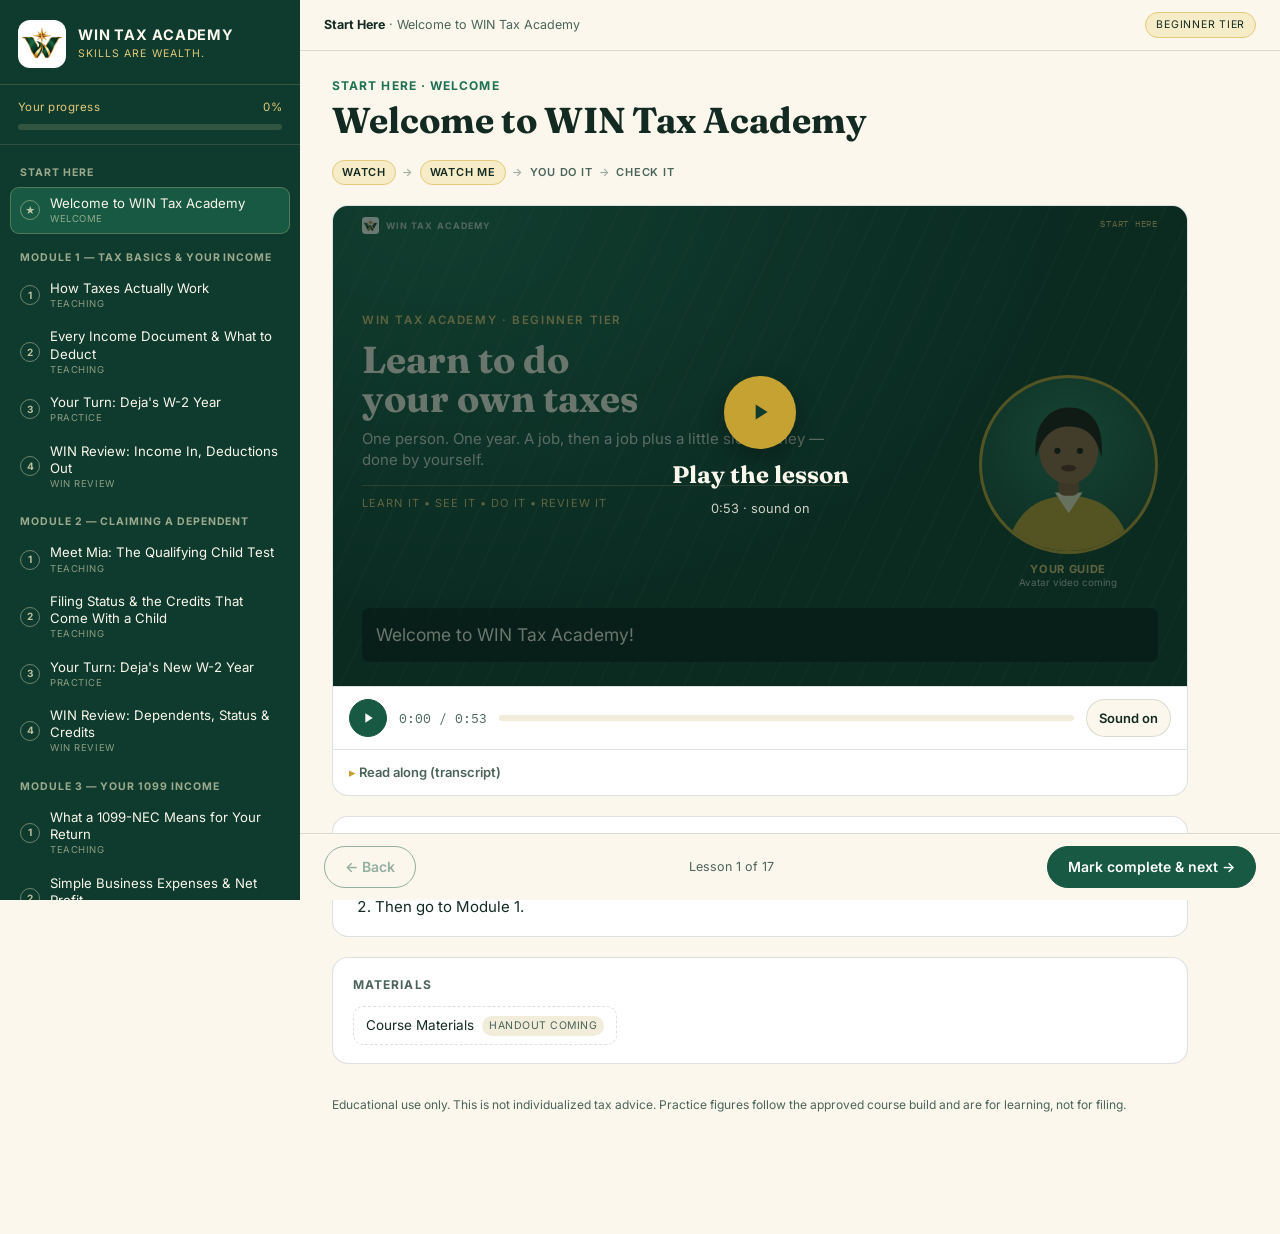
==== beginner/index.html @ b5e78000 "Remove Advanced tier Drop the Advanced tier from the preview (data, tier switch, its mock document i" ====
<!doctype html>
<html lang="en">
<head>
<meta charset="utf-8">
<meta name="viewport" content="width=device-width,initial-scale=1,viewport-fit=cover">
<title>WIN Tax Academy Beginner</title>
<meta name="claude:viewport-fit-sides" content="cover">
<link rel="stylesheet" href="https://fonts.googleapis.com/css2?family=Fraunces:opsz,wght@9..144,600;9..144,700&family=Inter:wght@400;500;600;700&family=IBM+Plex+Mono:wght@500;600&display=swap">
<style>
/* Layout: green course-map sidebar + lesson column (video stage, student work, quiz). WIN green/gold brand. */
:root{
  --paper:#FBF7EC; --paper-2:#F2ECDA; --surface:#FFFFFF;
  --ink:#132A22; --ink-dim:#4B6459; --line:rgba(19,42,34,.14);
  --green-900:#0E3B2E; --green-800:#123F30; --green-700:#175943; --green-600:#1F7154;
  --gold-500:#C6A233; --gold-300:#E4C978; --gold-100:#F6EDC8;
  --good:#1C6B4F; --good-bg:#E7F2EC; --bad:#A6402D; --bad-bg:#F7E6E1;
  --f-display:'Fraunces',Georgia,serif; --f-body:'Inter',system-ui,-apple-system,sans-serif; --f-mono:'IBM Plex Mono',ui-monospace,monospace;
}
@media (prefers-color-scheme: dark){:root:not([data-theme="light"]){
  --paper:#0D1915; --paper-2:#122921; --surface:#142B23; --ink:#EEEADA; --ink-dim:#AFC2B7; --line:rgba(238,234,218,.14);
  --green-900:#0A241C; --green-800:#0F2E24; --green-700:#1E6B51; --green-600:#3C9A76;
  --gold-500:#D9B94C; --gold-300:#EAD48A; --gold-100:#2B2510;
  --good:#4FBF8E; --good-bg:#123226; --bad:#E0836E; --bad-bg:#33201B; color-scheme:dark}}
:root[data-theme="dark"]{
  --paper:#0D1915; --paper-2:#122921; --surface:#142B23; --ink:#EEEADA; --ink-dim:#AFC2B7; --line:rgba(238,234,218,.14);
  --green-900:#0A241C; --green-800:#0F2E24; --green-700:#1E6B51; --green-600:#3C9A76;
  --gold-500:#D9B94C; --gold-300:#EAD48A; --gold-100:#2B2510;
  --good:#4FBF8E; --good-bg:#123226; --bad:#E0836E; --bad-bg:#33201B; color-scheme:dark}

*{box-sizing:border-box}
[hidden]{display:none!important}
html,body{min-height:100%}
body{margin:0;background:var(--paper);color:var(--ink);font-family:var(--f-body);font-size:15px;line-height:1.55;-webkit-font-smoothing:antialiased}
button{font-family:inherit;color:inherit}
:focus-visible{outline:2px solid var(--gold-500);outline-offset:2px}
h1,h2{font-family:var(--f-display);text-wrap:balance}

.app{display:flex;min-height:100vh;max-width:1440px;margin:0 auto}

/* Sidebar */
.sidebar{width:300px;flex-shrink:0;background:#0E3B2E;color:#FBF7EC;display:flex;flex-direction:column;position:sticky;top:0;height:100vh;overflow-y:auto;z-index:20}
.brand{display:flex;align-items:center;gap:12px;padding:20px 18px 16px;border-bottom:1px solid rgba(230,214,155,.18)}
.brand img{width:48px;height:48px;border-radius:12px;background:#fff;padding:4px;flex-shrink:0}
.brand-name{font-size:14.5px;font-weight:700;letter-spacing:.06em;line-height:1.2}
.brand-tag{font-size:10.5px;color:#E4C978;letter-spacing:.1em;text-transform:uppercase;margin-top:3px}
.prog{padding:14px 18px;border-bottom:1px solid rgba(230,214,155,.14)}
.prog-l{display:flex;justify-content:space-between;font-size:11.5px;color:#E4C978;letter-spacing:.04em;margin-bottom:7px}
.prog-t{height:6px;border-radius:99px;background:rgba(230,214,155,.16);overflow:hidden}
.prog-f{height:100%;width:0;background:linear-gradient(90deg,#C6A233,#E4C978);transition:width .35s}
nav.map{padding:6px 10px 18px;flex:1}
.m-head{padding:14px 10px 6px;font-size:10.5px;letter-spacing:.09em;text-transform:uppercase;color:rgba(246,237,200,.62);font-weight:700}
.l-btn{width:100%;text-align:left;display:flex;align-items:center;gap:10px;padding:8px 10px;border-radius:9px;border:0;background:transparent;color:#FBF7EC;cursor:pointer;font-size:13.2px;line-height:1.3;margin-bottom:2px}
.l-btn:hover{background:rgba(255,255,255,.07)}
.l-btn.on{background:#175943;box-shadow:inset 0 0 0 1px rgba(230,214,155,.28)}
.l-btn .dot{width:20px;height:20px;border-radius:50%;flex-shrink:0;display:flex;align-items:center;justify-content:center;border:1.5px solid rgba(246,237,200,.4);font-size:10px;font-weight:700;color:rgba(246,237,200,.75)}
.l-btn.done .dot{background:#C6A233;border-color:#C6A233;color:#0E3B2E}
.l-btn .lt{flex:1;min-width:0}
.l-btn .lg{display:block;font-size:9.5px;color:rgba(246,237,200,.55);text-transform:uppercase;letter-spacing:.06em;margin-top:1px}
.side-foot{padding:14px 18px 18px;font-size:10.5px;color:rgba(246,237,200,.6);border-top:1px solid rgba(230,214,155,.14);line-height:1.5}

/* Main */
.main{flex:1;min-width:0;display:flex;flex-direction:column}
.topbar{position:sticky;top:env(safe-area-inset-top,0px);z-index:15;background:var(--paper);border-bottom:1px solid var(--line);padding-block:12px;padding-left:max(24px,env(safe-area-inset-left,0px));padding-right:max(24px,env(safe-area-inset-right,0px));display:flex;align-items:center;gap:12px}
body::before{content:"";position:fixed;inset:0 0 auto;height:env(safe-area-inset-top,0px);z-index:10;background:var(--paper)}
.menu-btn{display:none;width:38px;height:38px;border-radius:9px;border:1px solid var(--line);background:var(--surface);cursor:pointer;align-items:center;justify-content:center;flex-shrink:0}
.crumb{font-size:12.5px;color:var(--ink-dim);min-width:0;overflow:hidden;text-overflow:ellipsis;white-space:nowrap}
.crumb b{color:var(--ink)}
.tier{margin-left:auto;font-size:10.5px;letter-spacing:.07em;text-transform:uppercase;color:var(--ink);background:var(--gold-100);border:1px solid var(--gold-300);padding:4px 10px;border-radius:99px;white-space:nowrap}

.pane{padding-block:26px 40px;padding-left:max(32px,env(safe-area-inset-left,0px));padding-right:max(32px,env(safe-area-inset-right,0px));max-width:920px;width:100%;display:flex;flex-direction:column;gap:20px}
.eyebrow{font-size:12px;letter-spacing:.09em;text-transform:uppercase;color:var(--green-600);font-weight:700}
.l-h1{font-size:clamp(26px,4vw,36px);font-weight:700;line-height:1.12;margin:4px 0 0}
.method{display:flex;align-items:center;gap:6px;flex-wrap:wrap;font-size:11px;letter-spacing:.07em;text-transform:uppercase;color:var(--ink-dim);font-weight:600}
.method span.on{color:var(--ink);background:var(--gold-100);border:1px solid var(--gold-300);border-radius:99px;padding:3px 9px}
.method span.off{padding:3px 0}
.method i{font-style:normal;opacity:.5}

/* Player */
.player{container-type:inline-size;display:flex;flex-direction:column;border-radius:16px;overflow:hidden;border:1px solid var(--line);background:var(--surface)}
.stage{position:relative;aspect-ratio:16/9;max-width:100%;color:#FBF7EC;background:radial-gradient(120% 140% at 12% 0%,#1d6a50,#0E3B2E 62%);display:grid;grid-template-columns:1fr 21cqw;grid-template-rows:1fr auto;gap:2.2cqw 2.4cqw;padding:3.4cqw 3.4cqw 2.8cqw;overflow:hidden}
.stage::before{content:"";position:absolute;inset:0;background:repeating-linear-gradient(115deg,rgba(230,214,155,.05) 0 2px,transparent 2px 26px);pointer-events:none}
.s-mark{position:absolute;top:1.3cqw;left:3.4cqw;display:flex;align-items:center;gap:.8cqw;font-size:1.05cqw;letter-spacing:.12em;font-weight:700;color:rgba(251,247,236,.75);z-index:1}
.s-mark img{width:2cqw;height:2cqw;border-radius:.4cqw;background:#fff;padding:.15cqw}
.s-tag{position:absolute;top:1.3cqw;right:3.4cqw;font-family:var(--f-mono);font-size:1.1cqw;letter-spacing:.08em;text-transform:uppercase;color:#E4C978;z-index:1}
.vis{grid-area:1/1;min-width:0;min-height:0;position:relative;z-index:1;display:flex;flex-direction:column;justify-content:center}

/* Title card */
.tc{display:flex;flex-direction:column;gap:1.2cqw;max-width:56cqw}
.tc-e{font-size:1.35cqw;letter-spacing:.14em;text-transform:uppercase;color:#E4C978;font-weight:600}
.tc-t{font-family:var(--f-display);font-weight:700;font-size:4.4cqw;line-height:1.05;text-wrap:balance}
.tc-s{font-size:1.75cqw;color:rgba(251,247,236,.85);line-height:1.4}
.tc-g{font-size:1.3cqw;letter-spacing:.1em;color:#E4C978;border-top:1px solid rgba(228,201,120,.35);padding-top:1.1cqw;margin-top:.4cqw}

/* Form (W-2 / 1099) */
.form{background:#FFFDF6;color:#132A22;border-radius:.8cqw;padding:1.3cqw 1.5cqw;box-shadow:0 1.2cqw 3cqw rgba(0,0,0,.28)}
.f-head{display:flex;justify-content:space-between;align-items:baseline;gap:1cqw;border-bottom:1.5px solid #132A22;padding-bottom:.6cqw;margin-bottom:.8cqw}
.f-title{font-family:var(--f-display);font-weight:700;font-size:2.3cqw}
.f-title small{font-family:var(--f-body);font-weight:500;font-size:1.1cqw;color:#4B6459;margin-left:.6cqw}
.f-who{font-size:1.1cqw;color:#4B6459;text-align:right}
.f-who b{display:block;color:#132A22;font-size:1.4cqw;letter-spacing:.02em}
.f-grid{display:grid;grid-template-columns:1fr 1fr;gap:.6cqw}
.f-notes{display:grid;grid-template-columns:1fr 1fr;gap:.6cqw;margin-top:.7cqw;padding-top:.7cqw;border-top:1px dashed rgba(19,42,34,.25)}
.bx{border:1px solid rgba(19,42,34,.22);border-radius:.45cqw;padding:.55cqw .8cqw;display:flex;flex-direction:column;gap:.15cqw;transition:background .3s,border-color .3s,opacity .3s,box-shadow .3s}
.bx .lb{font-size:1.1cqw;color:#4B6459;display:flex;gap:.6cqw;align-items:center;line-height:1.2}
.bx .nm{font-family:var(--f-mono);font-weight:600;font-size:1cqw;background:#F6EDC8;color:#123F30;border-radius:.3cqw;padding:0 .45cqw}
.bx .vl{font-family:var(--f-mono);font-weight:600;font-size:1.7cqw;font-variant-numeric:tabular-nums}
.bx.note{background:#F4F0E2;border-style:dashed}
.bx.note .vl{font-family:var(--f-body);font-size:1.45cqw}
.focus .bx{opacity:.38}
.focus .bx.on{opacity:1;background:#FFF3C4;border-color:#C6A233;box-shadow:0 0 0 .3cqw rgba(198,162,51,.35)}

/* Lists */
.lst{display:grid;gap:1cqw}
.lst.grid{grid-template-columns:repeat(var(--cols,3),minmax(0,1fr))}
.it{border-radius:.9cqw;padding:1.1cqw 1.3cqw;background:rgba(251,247,236,.08);border:1px solid rgba(228,201,120,.22);display:flex;flex-direction:column;gap:.35cqw;transition:background .3s,border-color .3s,opacity .3s,transform .3s;min-width:0}
.it .t{font-family:var(--f-display);font-weight:700;font-size:1.85cqw;line-height:1.15}
.it .d{font-size:1.25cqw;color:rgba(251,247,236,.78);line-height:1.35}
.focus .it{opacity:.4}
.focus .it.seen{opacity:.72}
.it.on,.focus .it.on{opacity:1;background:#FBF7EC;color:#0E3B2E;border-color:#C6A233;box-shadow:0 0 0 .3cqw rgba(198,162,51,.4)}
.it.on .d{color:#4B6459}
/* flow */
.lst.flow{grid-auto-flow:column;grid-auto-columns:minmax(0,1fr);align-items:stretch}
.lst.flow .it{position:relative}
.lst.flow .it:not(:last-child)::after{content:"→";position:absolute;right:-1.05cqw;top:50%;transform:translate(50%,-50%);color:#E4C978;font-size:1.6cqw;z-index:2}
.lst.flow .it .t{font-size:1.6cqw}
/* check & ledger rows */
.lst.check,.lst.ledger{grid-template-columns:1fr;gap:.7cqw}
.lst.check .it,.lst.ledger .it{flex-direction:row;align-items:center;gap:1.2cqw;padding:.8cqw 1.3cqw}
.lst.check .it .t,.lst.ledger .it .t{font-size:1.65cqw}
.lst.check .it .d{font-size:1.2cqw;margin-left:auto;text-align:right}
.ck{width:2.4cqw;height:2.4cqw;border-radius:50%;border:.2cqw solid rgba(228,201,120,.6);flex-shrink:0;display:flex;align-items:center;justify-content:center;font-size:1.4cqw;font-weight:700;color:transparent;transition:background .3s,color .3s}
.it.seen .ck,.it.on .ck{background:#C6A233;border-color:#C6A233;color:#0E3B2E}
.lst.ledger .it{background:#FFFDF6;color:#132A22;border-color:rgba(19,42,34,.18)}
.lst.ledger .it .d{margin-left:auto;font-family:var(--f-mono);font-weight:600;font-size:1.6cqw;color:#132A22;font-variant-numeric:tabular-nums;text-align:right}
.lst.ledger .it.on{background:#FFF3C4}
.lst.ledger.focus .it{opacity:.5}.lst.ledger.focus .it.seen{opacity:.88}.lst.ledger.focus .it.on{opacity:1}
.lst.flow.wide{grid-auto-flow:row;grid-template-columns:repeat(3,minmax(0,1fr));row-gap:1.6cqw}
.lst.flow.wide .it:nth-child(3n)::after{content:none}
.lst.ledger.many{gap:.5cqw}.lst.ledger.many .it{padding:.55cqw 1.3cqw}

/* Presenter */
.presenter{grid-area:1/2;align-self:end;display:flex;flex-direction:column;align-items:center;gap:.9cqw;z-index:1}
.face{width:100%;aspect-ratio:1;max-width:100%;border-radius:50%;background:radial-gradient(circle at 50% 35%,#2a7a5d,#123F30);border:.45cqw solid #C6A233;position:relative;overflow:hidden}
.face svg{position:absolute;inset:0;width:100%;height:100%}
.face::after{content:"";position:absolute;inset:-.45cqw;border-radius:50%;box-shadow:0 0 0 0 rgba(228,201,120,.6)}
.talking .face::after{animation:ring 1.4s ease-out infinite}
.talking .mouth{animation:talk .32s ease-in-out infinite alternate;transform-origin:50px 52px}
@keyframes ring{to{box-shadow:0 0 0 2.2cqw rgba(228,201,120,0)}}
@keyframes talk{from{transform:scaleY(.35)}to{transform:scaleY(1.15)}}
.p-label{font-size:1.15cqw;text-align:center;color:rgba(251,247,236,.78);line-height:1.3}
.p-label b{display:block;color:#E4C978;font-size:1.3cqw;letter-spacing:.06em;text-transform:uppercase}

.caption{grid-area:2/1/3/3;z-index:1;background:rgba(6,22,17,.74);border-radius:.8cqw;padding:1cqw 1.6cqw;font-size:2.05cqw;line-height:1.35;min-height:6.4cqw;display:flex;align-items:center;text-wrap:pretty}
.overlay{position:absolute;inset:0;z-index:3;display:flex;flex-direction:column;align-items:center;justify-content:center;gap:1.4cqw;background:rgba(9,32,25,.6);border:0;cursor:pointer;color:#FBF7EC;width:100%}
.overlay .play{width:8.5cqw;height:8.5cqw;min-width:54px;min-height:54px;border-radius:50%;background:#C6A233;color:#0E3B2E;display:flex;align-items:center;justify-content:center;box-shadow:0 8px 24px rgba(0,0,0,.3)}
.overlay .o-t{font-family:var(--f-display);font-weight:700;font-size:max(18px,2.8cqw)}
.overlay .o-s{font-size:max(12px,1.5cqw);color:rgba(251,247,236,.82)}

@container (max-width:600px){
  .stage{aspect-ratio:auto;grid-template-columns:1fr 23cqw;grid-template-rows:auto auto;gap:3cqw;padding:7cqw 4cqw 4cqw;min-height:100cqw}
  .s-mark{font-size:2.4cqw;top:2.2cqw;left:4cqw} .s-mark img{width:4cqw;height:4cqw}
  .s-tag{font-size:2.4cqw;top:2.4cqw;right:4cqw}
  .vis{grid-area:1/1/2/3}
  .tc{max-width:none;gap:2.4cqw} .tc-e{font-size:2.8cqw} .tc-t{font-size:8.4cqw} .tc-s{font-size:3.7cqw} .tc-g{font-size:2.7cqw;padding-top:2.4cqw}
  .form{padding:2.6cqw 3cqw;border-radius:2cqw}
  .f-title{font-size:4.6cqw} .f-title small{display:none} .f-who{font-size:2.4cqw} .f-who b{font-size:2.8cqw}
  .f-grid,.f-notes{gap:1.4cqw} .f-notes{grid-template-columns:1fr}
  .bx{padding:1.3cqw 1.8cqw;border-radius:1.2cqw} .bx .lb{font-size:2.5cqw} .bx .nm{font-size:2.3cqw} .bx .vl{font-size:3.6cqw} .bx.note .vl{font-size:3.2cqw}
  .lst{gap:2cqw} .lst.grid{grid-template-columns:repeat(2,minmax(0,1fr))}
  .it{padding:2.2cqw 2.6cqw;border-radius:2cqw;gap:.6cqw} .it .t{font-size:3.7cqw} .it .d{font-size:2.8cqw}
  .lst.flow{grid-auto-flow:row;grid-template-columns:1fr}
  .lst.flow .it:not(:last-child)::after{content:"↓";right:auto;left:50%;top:auto;bottom:-2cqw;transform:translate(-50%,50%);font-size:3cqw}
  .lst.flow .it .t{font-size:3.5cqw}
  .lst.flow.wide{grid-template-columns:1fr}
  .lst.flow.wide .it:nth-child(3n):not(:last-child)::after{content:"↓"}
  .lst.check,.lst.ledger{gap:1.6cqw} .lst.check .it,.lst.ledger .it{padding:1.8cqw 2.6cqw;gap:2.4cqw}
  .lst.check .it .t,.lst.ledger .it .t{font-size:3.4cqw} .lst.check .it .d{font-size:2.6cqw;max-width:45%} .lst.ledger .it .d{font-size:3.3cqw}
  .lst.ledger.many{gap:1.2cqw} .lst.ledger.many .it{padding:1.3cqw 2.6cqw}
  .ck{width:5cqw;height:5cqw;font-size:3cqw;border-width:.45cqw}
  .presenter{grid-area:2/2} .p-label{display:none}
  .caption{grid-area:2/1;font-size:3.9cqw;padding:2.2cqw 3cqw;border-radius:2cqw;min-height:18cqw}
}

.controls{display:flex;align-items:center;gap:12px;padding:12px 16px;border-top:1px solid var(--line);flex-wrap:wrap}
.ctl{display:inline-flex;align-items:center;justify-content:center;gap:6px;height:38px;min-width:38px;padding:0 12px;border-radius:99px;border:1px solid var(--line);background:var(--paper);cursor:pointer;font-size:13px;font-weight:600}
.ctl.primary{background:var(--green-700);border-color:var(--green-700);color:#fff;width:38px;padding:0}
.ctl[aria-pressed="false"]{color:var(--ink-dim)}
.time{font-family:var(--f-mono);font-size:12.5px;color:var(--ink-dim);font-variant-numeric:tabular-nums;white-space:nowrap}
.track{flex:1;min-width:140px;height:22px;position:relative;cursor:pointer;display:flex;align-items:center}
.track-bg{position:absolute;left:0;right:0;height:6px;border-radius:99px;background:var(--paper-2);overflow:hidden}
.track-fill{height:100%;width:0;background:linear-gradient(90deg,var(--gold-500),var(--gold-300))}

.transcript{border-top:1px solid var(--line)}
.transcript summary{cursor:pointer;padding:12px 16px;font-size:13px;font-weight:600;color:var(--ink-dim);list-style:none}
.transcript summary::-webkit-details-marker{display:none}
.transcript summary::before{content:"▸ ";color:var(--gold-500)}
.transcript[open] summary::before{content:"▾ "}
.tl{padding:0 16px 14px;display:flex;flex-direction:column;gap:2px}
.tl button{text-align:left;border:0;background:none;padding:6px 8px;border-radius:8px;font-size:14px;line-height:1.5;cursor:pointer;color:var(--ink-dim)}
.tl button:hover{background:var(--paper-2)}
.tl button.on{background:var(--gold-100);color:var(--ink)}

/* Cards */
.card{background:var(--surface);border:1px solid var(--line);border-radius:16px;padding:18px 20px}
.card-h{font-size:12px;letter-spacing:.09em;text-transform:uppercase;color:var(--ink-dim);font-weight:700;margin:0 0 12px;font-family:var(--f-body)}
.does ol{margin:0;padding-left:22px;display:flex;flex-direction:column;gap:6px}
.chips{display:flex;flex-wrap:wrap;gap:8px}
.chip{display:inline-flex;align-items:center;gap:8px;padding:8px 12px;border:1px dashed var(--line);border-radius:10px;font-size:13.5px}
.chip em{font-style:normal;font-size:10.5px;letter-spacing:.05em;text-transform:uppercase;color:var(--ink-dim);background:var(--paper-2);padding:2px 7px;border-radius:99px}
.q{margin-bottom:18px}
.q-t{font-weight:600;margin-bottom:8px}
.opts{display:flex;flex-direction:column;gap:7px}
.opt{display:flex;align-items:center;gap:10px;padding:10px 13px;border:1px solid var(--line);border-radius:10px;cursor:pointer;font-size:14px}
.opt:hover{border-color:var(--green-600)}
.opt input{accent-color:var(--green-700);width:16px;height:16px;flex-shrink:0;margin:0}
.opt b{font-family:var(--f-mono);font-size:12px;color:var(--ink-dim)}
.opt.right{border-color:var(--good);background:var(--good-bg)}
.opt.wrong{border-color:var(--bad);background:var(--bad-bg)}
.fb{font-size:13px;font-weight:600;margin-top:6px}
.fb.good{color:var(--good)} .fb.bad{color:var(--bad)}
.actions{display:flex;align-items:center;gap:14px;flex-wrap:wrap}
.btn{height:42px;padding:0 20px;border-radius:99px;border:1px solid var(--green-700);background:var(--green-700);color:#fff;font-weight:600;font-size:14px;cursor:pointer}
.btn.ghost{background:transparent;color:var(--green-700)}
.btn:disabled{opacity:.45;cursor:not-allowed}
.score{font-size:13.5px;color:var(--ink-dim)}
.done-card{background:var(--green-900);color:#FBF7EC;border-radius:16px;padding:22px;display:flex;gap:18px;align-items:center}
.done-card img{width:64px;height:64px;border-radius:14px;background:#fff;padding:5px;flex-shrink:0}
.done-card h2{margin:0 0 4px;font-size:22px}
.done-card p{margin:0;color:rgba(251,247,236,.82);font-size:14px}
.disc{font-size:12px;color:var(--ink-dim);line-height:1.55}

.bottom{position:sticky;bottom:0;background:var(--paper);border-top:1px solid var(--line);padding-block:12px calc(12px + env(safe-area-inset-bottom,0px));padding-left:max(24px,env(safe-area-inset-left,0px));padding-right:max(24px,env(safe-area-inset-right,0px));display:flex;align-items:center;justify-content:space-between;gap:12px;margin-top:auto}
.bottom .pos{font-size:12.5px;color:var(--ink-dim)}

.scrim{display:none;position:fixed;inset:0;background:rgba(10,20,17,.5);z-index:19;border:0}
@media (max-width:880px){
  .sidebar{position:fixed;left:0;top:0;bottom:0;height:auto;transform:translateX(-104%);transition:transform .25s;box-shadow:0 0 40px rgba(0,0,0,.35);padding-top:env(safe-area-inset-top,0px);padding-left:env(safe-area-inset-left,0px)}
  body.nav .sidebar{transform:none}
  body.nav .scrim{display:block}
  .menu-btn{display:inline-flex}
  .pane{padding-block:20px 32px;padding-left:max(16px,env(safe-area-inset-left,0px));padding-right:max(16px,env(safe-area-inset-right,0px))}
  .topbar,.bottom{padding-left:max(16px,env(safe-area-inset-left,0px));padding-right:max(16px,env(safe-area-inset-right,0px))}
  .bottom .pos{display:none}
}
@media (prefers-reduced-motion:reduce){*{animation:none!important;transition:none!important}}
</style>
</head>
<body>


<div class="app">
  <button class="scrim" id="scrim" type="button" aria-label="Close course map"></button>
  <aside class="sidebar" id="sidebar">
    <div class="brand">
      <img src="logo.png" alt="WIN Tax Academy logo">
      <div><div class="brand-name">WIN TAX ACADEMY</div><div class="brand-tag">Skills Are Wealth.</div></div>
    </div>
    <div class="prog">
      <div class="prog-l"><span>Your progress</span><span id="progPct">0%</span></div>
      <div class="prog-t"><div class="prog-f" id="progFill"></div></div>
    </div>
    <nav class="map" id="map" aria-label="Course map"></nav>
    <div class="side-foot">Beginner Tier · Learn to do your own taxes. Educational use only, not individualized tax advice. This course does not provide a PTIN, license, or authorization to prepare returns for others.</div>
  </aside>

  <main class="main">
    <div class="topbar">
      <button class="menu-btn" id="menuBtn" type="button" aria-label="Open course map"><svg width="18" height="18" viewBox="0 0 24 24" fill="none"><path d="M3 6h18M3 12h18M3 18h18" stroke="currentColor" stroke-width="2" stroke-linecap="round"/></svg></button>
      <div class="crumb" id="crumb"></div>
      <div class="tier">Beginner Tier</div>
    </div>

    <div class="pane">
      <header>
        <div class="eyebrow" id="eyebrow"></div>
        <h1 class="l-h1" id="title"></h1>
      </header>
      <div class="method" id="method"></div>

      <section class="player" aria-label="Lesson video">
        <div class="stage" id="stage">
          <div class="s-mark"><img src="logo.png" alt="">WIN TAX ACADEMY</div>
          <div class="s-tag" id="sTag"></div>
          <div class="vis" id="vis"></div>
          <div class="presenter" id="presenter">
            <div class="face" aria-hidden="true">
              <svg viewBox="0 0 100 100">
                <path d="M14 104 C16 78 32 68 50 68 C68 68 84 78 86 104 Z" fill="#C6A233"/>
                <path d="M42 66 L50 78 L58 66 Z" fill="#F6EDC8"/>
                <rect x="44" y="56" width="12" height="12" rx="4" fill="#8A5A3B"/>
                <ellipse cx="50" cy="42" rx="17" ry="19" fill="#9A6646"/>
                <path d="M31 46 C29 24 41 17 50 17 C61 17 71 24 69 46 C66 33 60 28 50 28 C41 28 35 33 31 46 Z" fill="#1E1410"/>
                <circle cx="43.5" cy="42" r="1.8" fill="#1E1410"/><circle cx="56.5" cy="42" r="1.8" fill="#1E1410"/>
                <ellipse class="mouth" cx="50" cy="52" rx="4.2" ry="1.9" fill="#5E2A22"/>
              </svg>
            </div>
            <div class="p-label"><b>Your guide</b>Avatar video coming</div>
          </div>
          <div class="caption" id="caption" aria-live="polite"></div>
          <button class="overlay" id="overlay" type="button">
            <span class="play"><svg width="26" height="26" viewBox="0 0 24 24"><path d="M8 5v14l11-7z" fill="currentColor"/></svg></span>
            <span class="o-t" id="oTitle">Play the lesson</span>
            <span class="o-s" id="oSub"></span>
          </button>
        </div>
        <div class="controls">
          <button class="ctl primary" id="playBtn" type="button" aria-label="Play"></button>
          <span class="time" id="time">0:00 / 0:00</span>
          <div class="track" id="track" role="slider" tabindex="0" aria-label="Lesson position" aria-valuemin="0" aria-valuenow="0"><div class="track-bg"><div class="track-fill" id="fill"></div></div></div>
          <button class="ctl" id="voiceBtn" type="button" aria-pressed="true">Sound on</button>
        </div>
        <details class="transcript" id="transcript"><summary>Read along (transcript)</summary><div class="tl" id="tl"></div></details>
      </section>

      <section class="card does" id="doesCard"><h2 class="card-h">You do it</h2><ol id="does"></ol></section>
      <section class="card" id="attachCard"><h2 class="card-h">Materials</h2><div class="chips" id="attach"></div></section>
      <section class="card" id="quizCard">
        <h2 class="card-h" id="quizLabel"></h2>
        <div id="quiz"></div>
        <div class="actions">
          <button class="btn" id="checkBtn" type="button" disabled>Check my answers</button>
          <button class="btn ghost" id="retryBtn" type="button" hidden>Try again</button>
          <span class="score" id="score"></span>
        </div>
      </section>
      <section class="done-card" id="doneCard" hidden>
        <img src="logo.png" alt="">
        <div><h2>You finished the Beginner Tier</h2><p id="doneText">Keep Learning. Keep Building. Keep Winning.™</p></div>
      </section>
      <p class="disc">Educational use only. This is not individualized tax advice. Practice figures follow the approved course build and are for learning, not for filing.</p>
    </div>

    <div class="bottom">
      <button class="btn ghost" id="prevBtn" type="button">← Back</button>
      <span class="pos" id="pos"></span>
      <button class="btn" id="nextBtn" type="button">Mark complete &amp; next →</button>
    </div>
  </main>
</div>

<script>
const COURSE = [{"id": "sh", "group": "Start Here", "n": 0, "tag": "Welcome", "title": "Welcome to WIN Tax Academy", "screen": {"e": "WIN Tax Academy · Beginner Tier", "t": "Learn to do your own taxes", "s": "One person. One year. A job, then a job plus a little side money — done by yourself.", "g": "LEARN IT • SEE IT • DO IT • REVIEW IT"}, "visual": {"type": "list", "variant": "flow", "items": [{"t": "LEARN IT", "d": "How it works"}, {"t": "SEE IT", "d": "An example from Deja's year"}, {"t": "DO IT", "d": "You try it"}, {"t": "REVIEW IT", "d": "Check your work"}, {"t": "NEVER GUESS", "d": "Stop and ask instead"}]}, "lines": [{"t": "Welcome to WIN Tax Academy!", "c": null}, {"t": "This is the Beginner level.", "c": null}, {"t": "You will follow one person, Deja Marsh, through a real year of her life — her job, her family, and a little side money she makes.", "c": null}, {"t": "Each lesson gives you one new skill.", "c": 0}, {"t": "First I show you how it works.", "c": 0}, {"t": "Then I show you an example from Deja's year.", "c": 1}, {"t": "Then YOU try it yourself and check your work.", "c": [2, 3]}, {"t": "Here is the most important rule: never guess.", "c": 4}, {"t": "If something is missing or confusing, stop and ask a question instead of guessing.", "c": 4}, {"t": "By the end, you will be able to read a W-2, claim a child as a dependent, handle a simple 1099 form, and do your own taxes with confidence.", "c": null}, {"t": "This course teaches you to do YOUR OWN taxes.", "c": null}, {"t": "You do not need a special license called a PTIN.", "c": null}, {"t": "Doing taxes for other people for money is not part of this course.", "c": null}, {"t": "Open your course materials and let's meet Deja!", "c": null}], "does": ["Open your student materials.", "Then go to Module 1."], "attach": ["Course Materials"]}, {"id": "m1l1", "group": "Module 1 — Tax Basics & Your Income", "n": 1, "tag": "Teaching", "title": "How Taxes Actually Work", "screen": {"e": "WIN Tax Academy · Module 1", "t": "How Taxes Work", "s": "Marginal ≠ Effective", "g": "MEET DEJA MARSH"}, "visual": {"type": "list", "variant": "grid", "items": [{"t": "Taxes come in layers", "d": "These layers are called brackets"}, {"t": "Deja Marsh", "d": "Works full-time · earns $68,200"}, {"t": "Marginal rate", "d": "The rate on her LAST dollar"}, {"t": "Effective rate", "d": "Total tax ÷ all income"}, {"t": "Effective is smaller", "d": "Lower layers are taxed at lower rates first"}, {"t": "Paid all year", "d": "Tax gets paid through the year, not just once"}]}, "lines": [{"t": "Welcome to Module One!", "c": null}, {"t": "Here is a big idea: taxes are paid in layers.", "c": 0}, {"t": "We call these layers brackets.", "c": 0}, {"t": "You do not pay the same tax rate on every dollar you earn.", "c": 0}, {"t": "Meet Deja Marsh.", "c": 1}, {"t": "She works full-time and earns $68,200 this year.", "c": 1}, {"t": "Some people think Deja is 'in the 22% bracket,' so she pays 22% on ALL her money.", "c": 1}, {"t": "That is wrong! It is one of the most common mistakes beginners make.", "c": 1}, {"t": "Here are two words to know.", "c": null}, {"t": "Marginal rate is the rate on her LAST dollar earned — the bracket her top dollar sits in.", "c": 2}, {"t": "Effective rate is her total tax divided by all her income.", "c": 3}, {"t": "Effective rate is always smaller than marginal rate, because the lower layers get taxed at lower rates first.", "c": 4}, {"t": "We will also learn who has to file taxes, and why the U.S. taxes get paid all through the year — not just once.", "c": 5}, {"t": "Remember that idea. It comes back later when Deja starts earning extra money.", "c": 5}], "does": ["Look over the bracket table before Lesson 2."]}, {"id": "m1l2", "group": "Module 1 — Tax Basics & Your Income", "n": 2, "tag": "Teaching", "title": "Every Income Document & What to Deduct", "screen": {"e": "Module 1", "t": "Every Income Document & What to Deduct", "s": "W-2 • 1099-NEC • 1099-DIV • 1099-INT • SSA-1099", "g": "NO 1099? STILL TAXABLE. · DEDUCTION vs CREDIT"}, "visual": {"type": "list", "variant": "grid", "items": [{"t": "W-2", "d": "Wages and tax taken out by a job"}, {"t": "1099-NEC", "d": "Pay for contract work"}, {"t": "1099-DIV", "d": "Money from stocks"}, {"t": "1099-INT", "d": "Interest from a bank"}, {"t": "1099-R", "d": "Retirement money"}, {"t": "SSA-1099", "d": "Social Security payments"}, {"t": "No form?", "d": "Still taxable — all income counts"}, {"t": "Deduction", "d": "Shrinks the income that gets taxed"}, {"t": "Credit", "d": "Cuts money straight off the tax bill"}]}, "lines": [{"t": "Every income document tells you something different.", "c": null}, {"t": "Your job is to know each one by sight.", "c": null}, {"t": "A W-2 shows wages and tax taken out by a job.", "c": 0}, {"t": "A 1099-NEC shows pay for contract work.", "c": 1}, {"t": "A 1099-DIV shows money from stocks.", "c": 2}, {"t": "A 1099-INT shows interest from a bank.", "c": 3}, {"t": "A 1099-R shows retirement money.", "c": 4}, {"t": "An SSA-1099 shows Social Security payments.", "c": 5}, {"t": "Here is a rule beginners forget the most: ALL income counts, even without a form.", "c": 6}, {"t": "'I didn't get a 1099' is never a good reason to skip reporting money.", "c": 6}, {"t": "Now let's flip to the other side: deductions and credits.", "c": [7, 8]}, {"t": "A deduction shrinks the income that gets taxed.", "c": 7}, {"t": "A credit cuts money straight off the tax bill — and some credits can even give you a refund.", "c": 8}, {"t": "Most people today use the standard deduction instead of listing out each expense.", "c": 7}, {"t": "That changed after a 2017 tax law made the standard deduction much bigger.", "c": 7}, {"t": "Tell your client this before you start listing things like mortgage interest.", "c": 7}], "attach": ["Income Form Quick Guide", "Deduction & Credit Quick Guide"]}, {"id": "m1l3", "group": "Module 1 — Tax Basics & Your Income", "n": 3, "tag": "Practice", "title": "Your Turn: Deja's W-2 Year", "screen": {"e": "Your Turn — Deja Marsh", "t": "Deja's W-2 Year", "s": "W-2 Wages: $68,200 · Federal Withholding: $5,100 · Traditional IRA Contribution: $2,000", "g": "FIND HER BRACKET. FIND HER RATE."}, "visual": {"type": "form", "kind": "W-2", "label": "Wage and Tax Statement · practice copy", "who": "DEJA MARSH", "boxes": [["1", "Wages, tips, other comp", "$68,200.00"], ["2", "Federal income tax withheld", "$5,100.00"], ["3", "Social Security wages", "$68,200.00"], ["4", "Social Security tax withheld", "$4,228.40"], ["5", "Medicare wages", "$68,200.00"], ["6", "Medicare tax withheld", "$988.90"], ["17", "State income tax", "$1,900.00"]], "notes": [["ira", "Traditional IRA contribution", "$2,000.00"], ["single", "Filing status", "Single · no dependents"]]}, "lines": [{"t": "Now it's your turn!", "c": null}, {"t": "Deja is single.", "c": "single"}, {"t": "Her W-2 shows $68,200 in wages, with $5,100 held back for federal tax.", "c": ["1", "2"]}, {"t": "She also put $2,000 into a traditional IRA this year.", "c": "ira"}, {"t": "First, do the adjustment: her IRA money is subtracted before we find her Adjusted Gross Income.", "c": ["1", "ira"]}, {"t": "Next, subtract the standard deduction to get her taxable income.", "c": "1"}, {"t": "Then find which bracket that number falls into — see how close she is to the edge!", "c": "1"}, {"t": "Once you know her bracket, find her effective rate: total tax divided by total wages.", "c": "1"}, {"t": "Compare the two numbers. That gap IS the whole lesson.", "c": null}, {"t": "Deja also asks about two credits: the Earned Income Tax Credit and a retirement savings credit.", "c": null}, {"t": "Don't just say yes because she asked!", "c": null}, {"t": "Check the real income limits first.", "c": null}, {"t": "If you don't know a limit, stop and look it up — never guess.", "c": null}], "does": ["Find Deja's AGI after subtracting her IRA money.", "Subtract the standard deduction to find her taxable income.", "Find her bracket and her effective rate.", "Check if her income is low enough for the Saver's Credit — write down what you'd check first.", "Finish with LOOK → ENTER → COMPARE."], "quiz": {"label": "Practice check · 4 questions", "qs": [{"q": "Deja's wages minus her IRA money equals her:", "o": ["Taxable income", "Adjusted Gross Income", "Standard deduction"], "a": 1}, {"q": "Her taxable income lands in which bracket?", "o": ["12%", "22%", "24%"], "a": 1}, {"q": "Deja says, 'I'm in the 22% bracket, so I pay 22% on everything.' What do you say?", "o": ["Agree with her", "Explain that only money inside that bracket is taxed at 22%", "Just round her tax up to 22% of her wages"], "a": 1}, {"q": "She asks if she can get the Saver's Credit. What do you do?", "o": ["Say yes because she has an IRA", "Check this year's income limit against her AGI first", "Say no without checking"], "a": 1}]}}, {"id": "m1l4", "group": "Module 1 — Tax Basics & Your Income", "n": 4, "tag": "WIN Review", "title": "WIN Review: Income In, Deductions Out", "screen": {"e": "WIN Review · Module 1", "t": "Income In, Deductions Out", "s": "", "g": "MARGINAL ≠ EFFECTIVE · ALL INCOME COUNTS · CHECK BEFORE YOU GIVE A CREDIT"}, "visual": {"type": "list", "variant": "check", "items": [{"t": "Marginal ≠ Effective", "d": "Effective is the smaller number"}, {"t": "All income counts", "d": "Form or no form"}, {"t": "Deduction vs credit", "d": "Shrinks taxed income vs cuts the bill"}, {"t": "Check before you give a credit", "d": "Limit first, then decide"}]}, "lines": [{"t": "Let's lock in Module One.", "c": null}, {"t": "Marginal rate is the rate on the LAST dollar.", "c": 0}, {"t": "Effective rate is total tax divided by total income — and it is always the smaller number.", "c": 0}, {"t": "Every income document tells you something different, and money counts as income whether or not a form shows up.", "c": 1}, {"t": "A deduction shrinks the income that gets taxed.", "c": 2}, {"t": "A credit cuts the tax bill directly — and some credits can even send money back to you.", "c": 2}, {"t": "And here's the habit that ties it all together: never give someone a credit just because they asked or brought in a form.", "c": 3}, {"t": "Check this year's limit, make sure they qualify, THEN decide.", "c": 3}], "quiz": {"label": "Module 1 WIN Review · 5 questions", "qs": [{"q": "What is the difference between marginal and effective rate?", "o": ["They are the same thing", "Marginal is the rate on the top bracket; effective is total tax divided by total income", "Effective is always the bigger number"], "a": 1}, {"q": "A client got cash for work and no 1099. Does it count as income?", "o": ["No", "Yes, all income counts unless a rule says otherwise", "Only if it's over $10,000"], "a": 1}, {"q": "A deduction is worth:", "o": ["A flat dollar amount for everyone", "Your tax rate times the amount", "Nothing unless you list every expense"], "a": 1}, {"q": "Most people today use:", "o": ["The standard deduction", "A list of every single expense", "Neither one"], "a": 0}, {"q": "A client asks for a credit you haven't checked yet. What do you do?", "o": ["Give it to them because they asked", "Check this year's limit first", "Say no automatically"], "a": 1}]}}, {"id": "m2l1", "group": "Module 2 — Claiming a Dependent", "n": 1, "tag": "Teaching", "title": "Meet Mia: The Qualifying Child Test", "screen": {"e": "Module 2 · Claiming a Dependent", "t": "The Qualifying Child Test", "s": "RELATIONSHIP • AGE • LIVES WITH YOU • SUPPORT", "g": "ONE NEW BABY CHANGES THE WHOLE RETURN"}, "visual": {"type": "list", "variant": "check", "items": [{"t": "Relationship", "d": "Mia is Deja's own daughter"}, {"t": "Age", "d": "Under 19, or under 24 and a full-time student"}, {"t": "Lives with you", "d": "More than half the year"}, {"t": "Support", "d": "Child can't pay for more than half of their own support"}, {"t": "Mia qualifies", "d": "All four checks pass"}]}, "lines": [{"t": "Deja's daughter Mia was born in January this year.", "c": null}, {"t": "Before anything else changes, we must check that Mia really counts as Deja's dependent.", "c": null}, {"t": "Having a daughter doesn't automatically mean you can claim her — you have to check first.", "c": null}, {"t": "The qualifying child test has four parts.", "c": null}, {"t": "Relationship: Mia is Deja's own daughter — check!", "c": 0}, {"t": "Age: the child must be under 19, or under 24 and a full-time student.", "c": 1}, {"t": "Mia is a newborn — check!", "c": 1}, {"t": "Lives with you: the child must live with you more than half the year.", "c": 2}, {"t": "Mia lived with Deja her whole life so far — check!", "c": 2}, {"t": "Support: the child can't pay for more than half of their own support.", "c": 3}, {"t": "A newborn obviously can't — check!", "c": 3}, {"t": "All four checks pass, so Mia is Deja's qualifying child.", "c": 4}], "attach": ["Dependent Qualifying Test Quick Guide"]}, {"id": "m2l2", "group": "Module 2 — Claiming a Dependent", "n": 2, "tag": "Teaching", "title": "Filing Status & the Credits That Come With a Child", "screen": {"e": "Module 2", "t": "Filing Status & Family Credits", "s": "Head of Household · Child Tax Credit: up to $2,000 per child", "g": "CHECK EIC LIMITS BEFORE YOU PROMISE IT"}, "visual": {"type": "list", "variant": "grid", "items": [{"t": "Not married", "d": "Deja is single"}, {"t": "Pays for the home", "d": "More than half the cost"}, {"t": "Mia lived with her", "d": "All year"}, {"t": "Head of Household", "d": "Bigger standard deduction · better brackets"}, {"t": "Child Tax Credit", "d": "Up to $2,000 per child under 17"}, {"t": "Earned Income Tax Credit", "d": "Check this year's income limit first"}]}, "lines": [{"t": "Deja is not married.", "c": 0}, {"t": "She pays more than half the cost of her home.", "c": 1}, {"t": "And Mia lived with her all year.", "c": 2}, {"t": "That means Deja now files as Head of Household instead of Single.", "c": 3}, {"t": "Head of Household gets a bigger standard deduction and better tax brackets — both help Deja.", "c": 3}, {"t": "Claiming Mia also unlocks the Child Tax Credit: up to $2,000 for a qualifying child under 17.", "c": 4}, {"t": "This comes straight off her tax bill, not off her income.", "c": 4}, {"t": "Deja might also ask about the Earned Income Tax Credit.", "c": 5}, {"t": "Don't just say yes because she has a baby now!", "c": 5}, {"t": "The EIC has income limits that change every year.", "c": 5}, {"t": "Check this year's limit against her real income first.", "c": 5}], "attach": ["Dependent & Credit Quick Guide"]}, {"id": "m2l3", "group": "Module 2 — Claiming a Dependent", "n": 3, "tag": "Practice", "title": "Your Turn: Deja's New W-2 Year", "screen": {"e": "Your Turn — Deja Marsh", "t": "Deja's New W-2 Year", "s": "Head of Household · Wages: $71,300 · Federal Withholding: $6,250", "g": "WHAT'S HER STATUS? WHAT'S HER REFUND?"}, "visual": {"type": "form", "kind": "W-2", "label": "Wage and Tax Statement · practice copy", "who": "DEJA MARSH", "boxes": [["1", "Wages, tips, other comp", "$71,300.00"], ["2", "Federal income tax withheld", "$6,250.00"]], "notes": [["hoh", "Filing status", "Head of Household"], ["mia", "Dependent", "Mia (born in January)"], ["sd", "Head of Household standard deduction", "$21,900.00"]]}, "lines": [{"t": "Now it's your turn!", "c": null}, {"t": "Deja's new W-2 shows $71,300 in wages, with $6,250 held back for federal tax.", "c": ["1", "2"]}, {"t": "This year she files as Head of Household and claims Mia.", "c": ["hoh", "mia"]}, {"t": "Start with her Head of Household standard deduction — it's bigger than the Single amount she used last year.", "c": "sd"}, {"t": "Subtract it from her wages to get taxable income.", "c": ["1", "sd"]}, {"t": "Find her bracket.", "c": null}, {"t": "Figure out her tax, then subtract the full $2,000 Child Tax Credit.", "c": "mia"}, {"t": "Compare what's left to her withholding to find her refund.", "c": "2"}], "does": ["Check Deja's filing status and why she qualifies for it.", "Subtract the Head of Household standard deduction ($21,900) from her wages.", "Find her tax bracket.", "Subtract the $2,000 Child Tax Credit from her tax.", "Compare her tax after credits to her $6,250 withholding to find her refund."], "quiz": {"label": "Practice check · 4 questions", "qs": [{"q": "Deja's filing status this year is:", "o": ["Single", "Head of Household", "Married Filing Jointly"], "a": 1}, {"q": "Her taxable income of $49,400 falls in the:", "o": ["10% bracket", "12% bracket", "22% bracket"], "a": 1}, {"q": "The Child Tax Credit for Mia cuts Deja's tax bill by:", "o": ["$1,000", "$2,000", "$4,000"], "a": 1}, {"q": "Compared to her $6,250 withholding, Deja's tax after credits means:", "o": ["She owes more money", "She gets a refund", "She breaks even exactly"], "a": 1}]}}, {"id": "m2l4", "group": "Module 2 — Claiming a Dependent", "n": 4, "tag": "WIN Review", "title": "WIN Review: Dependents, Status & Credits", "screen": {"e": "WIN Review · Module 2", "t": "Dependents, Status & Credits", "s": "", "g": "FOUR-PART TEST · HOH BEATS SINGLE · CHECK EIC FIRST"}, "visual": {"type": "list", "variant": "check", "items": [{"t": "Four-part qualifying child test", "d": "Relationship · age · lives with you · support"}, {"t": "Head of Household beats Single", "d": "Bigger standard deduction, better brackets"}, {"t": "Child Tax Credit", "d": "Up to $2,000 per child, off the tax bill"}, {"t": "Check EIC before you promise it", "d": "This year's income limit first"}]}, "lines": [{"t": "Claiming a dependent means passing all four parts of the qualifying child test: relationship, age, lives with you, and support.", "c": 0}, {"t": "Pass all four, and you can claim the child.", "c": 0}, {"t": "Having a qualifying child at home can also unlock Head of Household status — a bigger standard deduction and better brackets than Single — plus the Child Tax Credit, worth up to $2,000 per child, straight off the tax bill.", "c": [1, 2]}, {"t": "And here's the habit that protects every client: never promise the Earned Income Tax Credit just because someone has a child.", "c": 3}, {"t": "Check this year's income limit first.", "c": 3}], "quiz": {"label": "Module 2 WIN Review · 5 questions", "qs": [{"q": "To claim Mia as a qualifying child, she must have lived with Deja for:", "o": ["The full year only", "More than half the year", "Any amount of time"], "a": 1}, {"q": "Head of Household status requires Deja to:", "o": ["Be married", "Pay more than half the cost of her home for a qualifying person", "Have two or more dependents"], "a": 1}, {"q": "The Child Tax Credit is worth up to:", "o": ["$1,000", "$2,000", "$3,000 per qualifying child"], "a": 1}, {"q": "Before promising a client the Earned Income Tax Credit, you should:", "o": ["Assume they qualify because they have a child", "Check this year's income limit first", "Tell them no automatically"], "a": 1}, {"q": "Head of Household's standard deduction compared to Single is:", "o": ["Lower", "The same", "Higher"], "a": 2}]}}, {"id": "m3l1", "group": "Module 3 — Your 1099 Income", "n": 1, "tag": "Teaching", "title": "What a 1099-NEC Means for Your Return", "screen": {"e": "Module 3 · Your 1099 Income", "t": "What a 1099-NEC Means", "s": "Pay for contract work · Issued at $600+", "g": "NO 1099? STILL TAXABLE."}, "visual": {"type": "form", "kind": "1099-NEC", "label": "Nonemployee Compensation · practice copy", "who": "DEJA MARSH", "payer": "Farmers-market co-op", "boxes": [["1", "Nonemployee compensation", "$4,200.00"], ["4", "Federal income tax withheld", "(blank)"]], "notes": [["n600", "Form is sent when pay reaches", "$600 or more"], ["ntax", "Is the money taxable?", "Yes — form or no form"]]}, "lines": [{"t": "Deja started decorating cakes on weekends for a local farmers-market group.", "c": null}, {"t": "At the end of the year, they send her a Form 1099-NEC — this shows what they paid her for her work.", "c": "1"}, {"t": "A business must send a 1099-NEC to anyone it pays $600 or more in a year.", "c": "n600"}, {"t": "But that $600 rule is only about when the FORM has to be sent — not about when the money becomes taxable.", "c": "n600"}, {"t": "Deja owes tax on every dollar, whether a form shows up or not.", "c": "ntax"}, {"t": "No employer is taking tax out of this money for her, and that matters for what's next.", "c": "4"}]}, {"id": "m3l2", "group": "Module 3 — Your 1099 Income", "n": 2, "tag": "Teaching", "title": "Simple Business Expenses & Net Profit", "screen": {"e": "Module 3", "t": "Simple Expenses & Net Profit", "s": "Ordinary and needed", "g": "SCHEDULE C → NET PROFIT → FORM 1040"}, "visual": {"type": "list", "variant": "flow", "items": [{"t": "1099 pay", "d": "What she was paid"}, {"t": "− Business costs", "d": "Ordinary and necessary"}, {"t": "= Net profit", "d": "This is what gets taxed"}, {"t": "Schedule C", "d": "Where the income and costs go"}, {"t": "Form 1040", "d": "Where net profit lands"}, {"t": "+ Self-employment tax", "d": "On top of income tax"}]}, "lines": [{"t": "Deja can subtract her real business costs from what she was paid.", "c": [0, 1]}, {"t": "What's left is called her net profit, and net profit — not the full 1099 amount — is what gets taxed.", "c": 2}, {"t": "A cost counts if it's ordinary (common for a cake business) and necessary (helpful for it).", "c": 1}, {"t": "Supplies and driving miles for deliveries both count.", "c": 1}, {"t": "This income and these costs go on a form called Schedule C, and the net profit flows onto Deja's Form 1040.", "c": [3, 4]}, {"t": "Because this is self-employment money — no employer is taking out Social Security or Medicare for her — that same net profit also owes self-employment tax, ON TOP OF regular income tax.", "c": 5}, {"t": "We'll see both together in Lesson 3.", "c": null}], "attach": ["1099 & Schedule C Basics Quick Guide"]}, {"id": "m3l3", "group": "Module 3 — Your 1099 Income", "n": 3, "tag": "Practice", "title": "Your Turn: Deja's Cake Gig", "screen": {"e": "Your Turn — Deja's Cake Gig", "t": "What's Her Net Profit?", "s": "1099-NEC: $4,200 · Supplies: $600 · Mileage: 310 mi", "g": "WHAT'S HER NET PROFIT?"}, "visual": {"type": "list", "variant": "ledger", "items": [{"t": "1099-NEC pay", "d": "$4,200"}, {"t": "Supplies", "d": "− $600"}, {"t": "Mileage deduction", "d": "− 310 miles × standard rate"}, {"t": "Net profit", "d": "= ?"}, {"t": "Extra tax on net profit", "d": "?"}]}, "lines": [{"t": "Deja's 1099-NEC shows $4,200 in pay.", "c": 0}, {"t": "She kept her receipts: $600 in supplies, and a mileage log showing 310 business miles at the standard rate.", "c": [1, 2]}, {"t": "Work out her net profit: start with the $4,200, subtract her supplies, then subtract her mileage deduction.", "c": [0, 1, 2, 3]}, {"t": "That net profit is what goes on her Form 1040 — and it's also the number her self-employment tax is based on.", "c": [3, 4]}], "does": ["Find the pay amount on Deja's 1099-NEC.", "Subtract her $600 in supplies.", "Find and subtract her mileage deduction (310 miles at the standard rate).", "Write down her net profit.", "Name the extra tax that applies to that net profit besides income tax."], "quiz": {"label": "Practice check · 4 questions", "qs": [{"q": "Deja's 1099-NEC shows pay of:", "o": ["$3,392", "$4,200", "$600"], "a": 1}, {"q": "Her net profit after expenses is about:", "o": ["$4,200", "$3,392", "$808"], "a": 1}, {"q": "Net profit from a 1099-NEC goes on the return through:", "o": ["A W-2 only", "Schedule C, then Form 1040", "It isn't reported"], "a": 1}, {"q": "Because her net profit is self-employment money, Deja should also expect:", "o": ["No extra tax", "Self-employment tax on top of income tax", "An automatic refund"], "a": 1}]}}, {"id": "m3l4", "group": "Module 3 — Your 1099 Income", "n": 4, "tag": "WIN Review", "title": "WIN Review: 1099 Income & Net Profit", "screen": {"e": "WIN Review · Module 3", "t": "1099 Income & Net Profit", "s": "", "g": "$600+ = A 1099-NEC · ALL INCOME COUNTS · INCOME TAX + SE TAX"}, "visual": {"type": "list", "variant": "check", "items": [{"t": "$600+ = a 1099-NEC gets sent", "d": "The form rule, not the tax rule"}, {"t": "All income counts", "d": "Form or no form"}, {"t": "Ordinary & necessary costs", "d": "Shrink pay down to net profit on Schedule C"}, {"t": "Net profit owes two taxes", "d": "Income tax + self-employment tax"}]}, "lines": [{"t": "A 1099-NEC gets sent once someone pays $600 or more for work in a year — but the income counts either way, form or no form.", "c": [0, 1]}, {"t": "Costs that are ordinary and necessary shrink the pay down to net profit on Schedule C, and that net profit is what lands on Form 1040.", "c": 2}, {"t": "Because no employer took out Social Security or Medicare for this money, that same net profit also owes self-employment tax — ON TOP OF regular income tax, not instead of it.", "c": 3}, {"t": "And remember the rule from Module 1: no receipt, no deduction.", "c": 2}], "quiz": {"label": "Module 3 WIN Review · 5 questions", "qs": [{"q": "A 1099-NEC must be sent once a payer pays a contractor:", "o": ["Any amount", "$600 or more in a year", "$10,000 or more"], "a": 1}, {"q": "Income with no 1099 sent is:", "o": ["Not taxable", "Still taxable", "Only taxable if over $1,000"], "a": 1}, {"q": "A business expense must be:", "o": ["Convenient", "Ordinary and necessary", "Pre-approved"], "a": 1}, {"q": "Net profit from a 1099-NEC is reported on:", "o": ["Schedule C, then Form 1040", "The 1099 itself", "A W-2"], "a": 0}, {"q": "Self-employment tax applies:", "o": ["Instead of income tax", "On top of income tax", "Only if you choose it"], "a": 1}]}}, {"id": "m4l1", "group": "Module 4 — Put It All Together & File", "n": 1, "tag": "Teaching", "title": "Choosing How to File", "screen": {"e": "Module 4 · Put It All Together", "t": "Choosing How to File", "s": "E-file or paper", "g": "THIS GETS YOU READY TO FILE YOUR OWN RETURN — NOT OTHER PEOPLE'S"}, "visual": {"type": "list", "variant": "grid", "items": [{"t": "W-2", "d": "From her job"}, {"t": "Dependent", "d": "Mia"}, {"t": "1099-NEC", "d": "From the cake gig"}, {"t": "E-file", "d": "Faster · catches math mistakes · quicker refunds"}, {"t": "Your own return", "d": "No PTIN needed"}, {"t": "Other people's returns, for pay", "d": "Needs a PTIN · not part of this course"}]}, "lines": [{"t": "Deja has everything she needs now: a W-2, a dependent, and a 1099-NEC.", "c": [0, 1, 2]}, {"t": "Most people e-file — it's faster, it catches simple math mistakes, and refunds come back sooner than with paper.", "c": 3}, {"t": "This course gets you ready to do YOUR OWN return with confidence.", "c": 4}, {"t": "It does not make you a paid tax preparer, and you do not need a special license called a PTIN.", "c": 4}, {"t": "A PTIN is only needed to prepare returns for OTHER people for pay.", "c": 5}], "attach": ["Filing & Accuracy Quick Guide"]}, {"id": "m4l2", "group": "Module 4 — Put It All Together & File", "n": 2, "tag": "Teaching", "title": "The Accuracy Habit", "screen": {"e": "Module 4", "t": "The Accuracy Habit", "s": "LOOK → ENTER → COMPARE", "g": "CATCH MISTAKES BEFORE YOU SUBMIT"}, "visual": {"type": "list", "variant": "check", "items": [{"t": "LOOK", "d": "At the document"}, {"t": "ENTER", "d": "Exactly what it says"}, {"t": "COMPARE", "d": "What you typed vs. what you expected"}, {"t": "Every document on the return?", "d": "Final check"}, {"t": "Filing status matches real life?", "d": "Final check"}, {"t": "Numbers match the documents?", "d": "Final check"}]}, "lines": [{"t": "Every lesson in this course points back to the same habit: LOOK at the document.", "c": 0}, {"t": "ENTER exactly what it says.", "c": 1}, {"t": "COMPARE what you typed to what you expected.", "c": 2}, {"t": "This habit catches the biggest mistakes — the wrong filing status, a missing document, or a typo in a number.", "c": [0, 1, 2]}, {"t": "Before Deja sends in her return, she checks one more time: Did every document show up on the return?", "c": 3}, {"t": "Does her filing status match her real life?", "c": 4}, {"t": "Do the numbers match the documents?", "c": 5}, {"t": "If something looks wrong or missing, she stops and fixes it BEFORE she files — never after.", "c": null}]}, {"id": "m4l3", "group": "Module 4 — Put It All Together & File", "n": 3, "tag": "Capstone", "title": "Your Turn: Deja's Full Year", "screen": {"e": "Your Turn — Deja's Full Year", "t": "What Does She Owe — or Get Back?", "s": "W-2: $71,300 · 1099 Net Profit: $3,392 · Dependent: Mia", "g": "WHAT DOES SHE OWE — OR GET BACK?"}, "visual": {"type": "list", "variant": "ledger", "items": [{"t": "W-2 wages", "d": "$71,300"}, {"t": "1099 net profit", "d": "+ $3,392"}, {"t": "Total income", "d": "= ?"}, {"t": "Head of Household standard deduction", "d": "− ?"}, {"t": "Taxable income · income tax", "d": "= ?"}, {"t": "Child Tax Credit", "d": "− $2,000"}, {"t": "Self-employment tax", "d": "+ ?"}, {"t": "Compare to withholding", "d": "$6,250"}]}, "lines": [{"t": "Time to put every piece together!", "c": null}, {"t": "Deja's W-2 shows $71,300 in wages.", "c": 0}, {"t": "Her cake business added $3,392 in net profit.", "c": 1}, {"t": "She files as Head of Household and claims Mia.", "c": null}, {"t": "Add her W-2 wages and her 1099 net profit together for total income.", "c": [0, 1, 2]}, {"t": "Subtract the Head of Household standard deduction to get taxable income, then figure her tax.", "c": [3, 4]}, {"t": "Subtract the $2,000 Child Tax Credit.", "c": 5}, {"t": "Then add the self-employment tax from her net profit — that's a separate line, on top of her income tax.", "c": 6}, {"t": "Compare the total to her $6,250 withholding to find her refund or what she owes.", "c": 7}], "does": ["Add Deja's W-2 wages and 1099 net profit together for total income.", "Subtract the Head of Household standard deduction to find taxable income.", "Figure her income tax, then subtract the $2,000 Child Tax Credit.", "Add the self-employment tax from her net profit.", "Compare her total tax to her withholding to find her refund or what she owes."], "quiz": {"label": "Capstone · 5 questions", "qs": [{"q": "Deja's total income this year (W-2 plus 1099 net profit) is:", "o": ["$71,300", "$74,692", "$78,892"], "a": 1}, {"q": "After the standard deduction, her taxable income is:", "o": ["$49,400", "$52,792", "$74,692"], "a": 1}, {"q": "Which tax applies on top of regular income tax because of her 1099 income?", "o": ["None", "Self-employment tax", "Payroll tax"], "a": 1}, {"q": "After the Child Tax Credit and comparing to her withholding, Deja:", "o": ["Owes the IRS", "Gets a refund", "Breaks even exactly"], "a": 1}, {"q": "Did Deja need a PTIN to do her own return this way?", "o": ["True — a PTIN is always needed", "False — a PTIN is only needed to do OTHER people's returns for pay"], "a": 1}]}}, {"id": "m4l4", "group": "Module 4 — Put It All Together & File", "n": 4, "tag": "Final", "title": "WIN Review: Final Assessment", "screen": {"e": "WIN Review — Final Assessment", "t": "One Year. Done by Herself.", "s": "One W-2. One 1099. One dependent.", "g": "LOOK → ENTER → COMPARE, EVERY TIME"}, "visual": {"type": "list", "variant": "check", "items": [{"t": "Read a W-2", "d": "Her own paystub, first time"}, {"t": "Claim a dependent", "d": "The right way"}, {"t": "Report a 1099-NEC", "d": "Read it and report it"}, {"t": "Do her own return", "d": "Start to finish · no PTIN"}, {"t": "LOOK → ENTER → COMPARE", "d": "Every time"}, {"t": "Never guess", "d": "Stop and ask"}]}, "lines": [{"t": "Deja Marsh started this course as a W-2 employee reading her own paystub for the first time.", "c": 0}, {"t": "She's finishing it able to claim a dependent the right way, read and report a 1099-NEC, and do her own return start to finish — no business, no bookkeeping, no PTIN needed.", "c": [1, 2, 3]}, {"t": "That's the whole course in one habit: LOOK at the document.", "c": 4}, {"t": "ENTER what it actually says.", "c": 4}, {"t": "COMPARE it to what you expect.", "c": 4}, {"t": "And when something doesn't add up, stop and ask — never guess.", "c": 5}], "quiz": {"label": "Final Assessment · 6 questions", "final": true, "qs": [{"q": "A qualifying child must live with the taxpayer for:", "o": ["Any amount of time", "More than half the year", "The full year only"], "a": 1}, {"q": "Head of Household status requires paying more than half the cost of a home for:", "o": ["Any relative", "A qualifying person", "Yourself only"], "a": 1}, {"q": "A 1099-NEC must be sent once a payer pays a contractor:", "o": ["Any amount", "$600 or more in a year", "$10,000 or more"], "a": 1}, {"q": "Net profit from 1099 income is subject to:", "o": ["Income tax only", "Income tax and self-employment tax", "No tax until withdrawn"], "a": 1}, {"q": "The accuracy habit taught in this course is:", "o": ["Guess and move on", "LOOK, ENTER, COMPARE", "Skip anything confusing"], "a": 1}, {"q": "Finishing this course means Deja — and you — can:", "o": ["Prepare returns for other people for pay", "Confidently do your own return with W-2 and 1099 income", "Automatically get a PTIN"], "a": 1}]}}];
const DURS = {"sh-0": 1.75, "sh-1": 1.44, "sh-2": 7.5, "sh-3": 1.88, "sh-4": 1.59, "sh-5": 2.38, "sh-6": 2.12, "sh-7": 2.53, "sh-8": 4.68, "sh-9": 9.22, "sh-10": 2.27, "sh-11": 2.61, "sh-12": 3.81, "sh-13": 2.59, "m1l1-0": 1.52, "m1l1-1": 2.64, "m1l1-2": 1.59, "m1l1-3": 3.06, "m1l1-4": 1.2, "m1l1-5": 4.15, "m1l1-6": 6.27, "m1l1-7": 3.53, "m1l1-8": 1.41, "m1l1-9": 5.28, "m1l1-10": 3.47, "m1l1-11": 6.19, "m1l1-12": 6.77, "m1l1-13": 4.6, "m1l2-0": 2.66, "m1l2-1": 2.01, "m1l2-2": 3.4, "m1l2-3": 3.45, "m1l2-4": 2.93, "m1l2-5": 3.03, "m1l2-6": 2.46, "m1l2-7": 3.53, "m1l2-8": 4.7, "m1l2-9": 4.44, "m1l2-10": 3.03, "m1l2-11": 2.38, "m1l2-12": 5.04, "m1l2-13": 4.62, "m1l2-14": 4.81, "m1l2-15": 3.97, "m1l3-0": 1.07, "m1l3-1": 1.1, "m1l3-2": 8.46, "m1l3-3": 4.0, "m1l3-4": 6.16, "m1l3-5": 3.5, "m1l3-6": 4.26, "m1l3-7": 5.38, "m1l3-8": 2.77, "m1l3-9": 6.14, "m1l3-10": 1.83, "m1l3-11": 1.91, "m1l3-12": 2.8, "m1l4-0": 1.49, "m1l4-1": 2.56, "m1l4-2": 5.85, "m1l4-3": 6.56, "m1l4-4": 2.38, "m1l4-5": 4.96, "m1l4-6": 6.64, "m1l4-7": 3.13, "m2l1-0": 3.03, "m2l1-1": 4.94, "m2l1-2": 4.49, "m2l1-3": 2.32, "m2l1-4": 2.64, "m2l1-5": 4.81, "m2l1-6": 1.44, "m2l1-7": 3.47, "m2l1-8": 2.77, "m2l1-9": 3.55, "m2l1-10": 1.88, "m2l1-11": 3.6, "m2l2-0": 1.28, "m2l2-1": 2.06, "m2l2-2": 1.57, "m2l2-3": 3.6, "m2l2-4": 5.36, "m2l2-5": 7.21, "m2l2-6": 2.87, "m2l2-7": 3.16, "m2l2-8": 2.38, "m2l2-9": 2.95, "m2l2-10": 2.95, "m2l3-0": 1.07, "m2l3-1": 9.93, "m2l3-2": 2.9, "m2l3-3": 5.85, "m2l3-4": 2.85, "m2l3-5": 1.1, "m2l3-6": 4.68, "m2l3-7": 2.95, "m2l4-0": 8.18, "m2l4-1": 2.14, "m2l4-2": 14.08, "m2l4-3": 7.31, "m2l4-4": 1.96, "m3l1-0": 4.55, "m3l1-1": 6.5, "m3l1-2": 6.11, "m3l1-3": 6.58, "m3l1-4": 3.87, "m3l1-5": 4.7, "m3l2-0": 3.71, "m3l2-1": 6.19, "m3l2-2": 5.15, "m3l2-3": 3.03, "m3l2-4": 7.26, "m3l2-5": 11.7, "m3l2-6": 1.99, "m3l3-0": 4.94, "m3l3-1": 7.84, "m3l3-2": 7.84, "m3l3-3": 6.79, "m3l4-0": 9.93, "m3l4-1": 8.86, "m3l4-2": 11.13, "m3l4-3": 3.84, "m4l1-0": 5.93, "m4l1-1": 6.64, "m4l1-2": 3.29, "m4l1-3": 5.28, "m4l1-4": 4.1, "m4l2-0": 4.0, "m4l2-1": 1.59, "m4l2-2": 2.06, "m4l2-3": 6.35, "m4l2-4": 6.19, "m4l2-5": 2.38, "m4l2-6": 1.88, "m4l2-7": 5.09, "m4l3-0": 1.72, "m4l3-1": 4.73, "m4l3-2": 5.02, "m4l3-3": 2.4, "m4l3-4": 5.17, "m4l3-5": 5.49, "m4l3-6": 2.8, "m4l3-7": 5.8, "m4l3-8": 6.66, "m4l4-0": 5.8, "m4l4-1": 11.81, "m4l4-2": 3.0, "m4l4-3": 1.46, "m4l4-4": 1.49, "m4l4-5": 3.03};
const GAP = 0.45;

const $ = id => document.getElementById(id);
const esc = s => String(s).replace(/[&<>"]/g, c => ({"&":"&amp;","<":"&lt;",">":"&gt;",'"':"&quot;"}[c]));
const fmt = s => { s = Math.max(0, Math.round(s)); return Math.floor(s/60) + ":" + String(s%60).padStart(2,"0"); };
const PLAY = '<svg width="16" height="16" viewBox="0 0 24 24"><path d="M8 5v14l11-7z" fill="currentColor"/></svg>';
const PAUSE = '<svg width="16" height="16" viewBox="0 0 24 24"><path d="M7 5h4v14H7zM13 5h4v14h-4z" fill="currentColor"/></svg>';

/* ---------- progress (per viewer) ---------- */
const KEY = "win-beginner-v1";
let saved = {done:[], last:"sh"};
try { const r = JSON.parse(localStorage.getItem(KEY) || "null"); if(r && Array.isArray(r.done)) saved = r; } catch(e) {}
const done = new Set(saved.done);
function persist(){ try { localStorage.setItem(KEY, JSON.stringify({done:[...done], last:COURSE[idx].id})); } catch(e) {} }

/* ---------- timelines ---------- */
COURSE.forEach(l => {
  let t = 0;
  l.tl = l.lines.map((x, i) => { const d = (DURS[l.id + "-" + i] || Math.max(1.8, x.t.split(/\s+/).length/2.4)) + GAP; const o = {t:x.t, c:x.c, i, start:t, dur:d}; t += d; return o; });
  l.total = t;
});

/* ---------- sidebar ---------- */
function renderMap(){
  const map = $("map"); map.innerHTML = ""; let group = null;
  COURSE.forEach((l, i) => {
    if(l.group !== group){ group = l.group; const h = document.createElement("div"); h.className = "m-head"; h.textContent = group; map.appendChild(h); }
    const b = document.createElement("button"); b.type = "button";
    b.className = "l-btn" + (i === idx ? " on" : "") + (done.has(l.id) ? " done" : "");
    b.innerHTML = '<span class="dot">' + (done.has(l.id) ? "✓" : (l.n || "★")) + '</span><span class="lt">' + esc(l.title) + '<span class="lg">' + esc(l.tag) + '</span></span>';
    if(i === idx) b.setAttribute("aria-current", "page");
    b.onclick = () => { go(i); document.body.classList.remove("nav"); };
    map.appendChild(b);
  });
  const pct = Math.round(done.size / COURSE.length * 100);
  $("progPct").textContent = pct + "%"; $("progFill").style.width = pct + "%";
}

/* ---------- stage visuals ---------- */
function renderVisual(l){
  const v = l.visual, vis = $("vis");
  if(v.type === "form"){
    const box = b => '<div class="bx" data-k="' + b[0] + '"><div class="lb"><span class="nm">' + esc(b[0]) + '</span>' + esc(b[1]) + '</div><div class="vl">' + esc(b[2]) + '</div></div>';
    const note = n => '<div class="bx note" data-k="' + n[0] + '"><div class="lb">' + esc(n[1]) + '</div><div class="vl">' + esc(n[2]) + '</div></div>';
    vis.innerHTML = '<div class="form" id="vObj"><div class="f-head"><div class="f-title">' + esc(v.kind) + '<small>' + esc(v.label) + '</small></div><div class="f-who">' + (v.payer ? "Payer: " + esc(v.payer) : "Employee") + '<b>' + esc(v.who) + '</b></div></div>' +
      '<div class="f-grid">' + v.boxes.map(box).join("") + '</div>' + (v.notes && v.notes.length ? '<div class="f-notes">' + v.notes.map(note).join("") + '</div>' : "") + '</div>';
  } else {
    const n = v.items.length, cols = n === 4 ? 2 : 3;
    vis.innerHTML = '<div class="lst ' + v.variant + (v.variant === "ledger" && n > 6 ? " many" : "") + (v.variant === "flow" && n > 4 ? " wide" : "") + '" id="vObj" style="--cols:' + cols + '">' + v.items.map((it, i) =>
      '<div class="it" data-k="' + i + '">' + (v.variant === "check" ? '<span class="ck">✓</span>' : "") + '<span class="t">' + esc(it.t) + '</span>' + (it.d ? '<span class="d">' + esc(it.d) + '</span>' : "") + '</div>').join("") + '</div>';
  }
}
function titleCard(l){
  const s = l.screen;
  $("vis").innerHTML = '<div class="tc"><div class="tc-e">' + esc(s.e) + '</div><div class="tc-t">' + esc(s.t) + '</div>' + (s.s ? '<div class="tc-s">' + esc(s.s) + '</div>' : "") + (s.g ? '<div class="tc-g">' + esc(s.g) + '</div>' : "") + '</div>';
  visMode = "title";
}
const cueKeys = c => c == null ? [] : (Array.isArray(c) ? c : [c]).map(String);
let visMode = "title";
function showLine(i){
  const l = COURSE[idx], L = l.tl[i];
  $("caption").textContent = L.t;
  const firstCue = l.tl.findIndex(x => x.c != null);
  if(firstCue < 0 || i < firstCue){ if(visMode !== "title") titleCard(l); }
  else {
    if(visMode !== "vis"){ renderVisual(l); visMode = "vis"; }
    const now = cueKeys(L.c), seen = new Set();
    l.tl.slice(0, i).forEach(x => cueKeys(x.c).forEach(k => seen.add(k)));
    const obj = $("vObj");
    obj.classList.toggle("focus", now.length > 0);
    obj.querySelectorAll("[data-k]").forEach(el => { el.classList.toggle("on", now.includes(el.dataset.k)); el.classList.toggle("seen", seen.has(el.dataset.k)); });
  }
  $("tl").querySelectorAll("button").forEach((b, bi) => b.classList.toggle("on", bi === i));
}

/* ---------- playback ---------- */
const au = new Audio(); au.preload = "auto";
let idx = 0, cur = -1, playing = false, soundOn = true, lineStartedAt = 0, finished = false;
function playClip(i){ au.src = "voice/" + COURSE[idx].id + "-" + i + ".mp3"; au.muted = !soundOn; au.play().catch(() => {}); }
function seekLine(i){
  const tl = COURSE[idx].tl;
  cur = Math.max(0, Math.min(tl.length - 1, i)); finished = false; lineStartedAt = performance.now();
  showLine(cur);
  if(playing) playClip(cur); else au.pause();
}
function next(){ if(cur < COURSE[idx].tl.length - 1) seekLine(cur + 1); else end(); }
function end(){
  playing = false; finished = true; au.pause(); updateUI();
  $("oTitle").textContent = "Video complete"; $("oSub").textContent = "Replay, or keep going below";
  $("overlay").hidden = false;
}
function play(){
  if(finished || cur < 0){ cur = -1; seekLine(0); }
  playing = true; $("overlay").hidden = true; lineStartedAt = performance.now(); playClip(cur); updateUI();
}
function pause(){ playing = false; au.pause(); updateUI(); }
function stop(){ playing = false; au.pause(); cur = -1; finished = false; updateUI(); }
function updateUI(){
  $("playBtn").innerHTML = playing ? PAUSE : PLAY;
  $("playBtn").setAttribute("aria-label", playing ? "Pause" : "Play");
  $("stage").classList.toggle("talking", playing);
}
function tick(){
  const l = COURSE[idx];
  if(cur >= 0){
    const L = l.tl[cur], el = playing ? (performance.now() - lineStartedAt)/1000 : 0;
    if(playing && el >= L.dur) next();
    const pos = finished ? l.total : L.start + Math.min(el, L.dur);
    $("fill").style.width = (pos / l.total * 100) + "%";
    $("time").textContent = fmt(pos) + " / " + fmt(l.total);
    $("track").setAttribute("aria-valuenow", Math.round(pos));
  } else { $("fill").style.width = "0%"; $("time").textContent = "0:00 / " + fmt(l.total); }
  requestAnimationFrame(tick);
}
function seekAt(x){
  const l = COURSE[idx], r = $("track").getBoundingClientRect();
  const pos = Math.max(0, Math.min(1, (x - r.left) / r.width)) * l.total;
  let i = l.tl.findIndex(t => pos < t.start + t.dur); if(i < 0) i = l.tl.length - 1;
  $("overlay").hidden = true; seekLine(i);
}

/* ---------- quiz ---------- */
let picked = [], checked = false;
function renderQuiz(){
  const l = COURSE[idx], qz = l.quiz;
  $("quizCard").hidden = !qz; if(!qz) return;
  $("quizLabel").textContent = qz.label;
  let right = 0;
  $("quiz").innerHTML = qz.qs.map((q, qi) => {
    if(checked && picked[qi] === q.a) right++;
    const opts = q.o.map((o, oi) => {
      let c = "opt"; if(checked && oi === q.a) c += " right"; else if(checked && oi === picked[qi]) c += " wrong";
      return '<label class="' + c + '"><input type="radio" id="' + l.id + 'q' + qi + 'o' + oi + '" name="' + l.id + 'q' + qi + '" data-q="' + qi + '" data-o="' + oi + '"' + (picked[qi] === oi ? " checked" : "") + (checked ? " disabled" : "") + '><b>' + "ABCDEF"[oi] + '</b>' + esc(o) + '</label>';
    }).join("");
    const fb = !checked ? "" : (picked[qi] === q.a ? '<div class="fb good">Correct.</div>' : '<div class="fb bad">Not quite. The answer is ' + "ABCDEF"[q.a] + ': ' + esc(q.o[q.a]) + '.</div>');
    return '<div class="q"><div class="q-t">' + (qi + 1) + ". " + esc(q.q) + '</div><div class="opts">' + opts + '</div>' + fb + '</div>';
  }).join("");
  $("checkBtn").hidden = checked; $("retryBtn").hidden = !checked;
  $("checkBtn").disabled = picked.length < qz.qs.length || picked.some(p => p == null);
  $("score").innerHTML = checked ? "You got <b>" + right + " of " + qz.qs.length + "</b>." : "Answer every question, then check.";
  if(checked && qz.final){ showDone(right, qz.qs.length); }
}
$("quiz").addEventListener("change", e => { const t = e.target; if(t.dataset.q == null) return; picked[+t.dataset.q] = +t.dataset.o; renderQuiz(); });
$("checkBtn").onclick = () => { checked = true; renderQuiz(); };
$("retryBtn").onclick = () => { checked = false; picked = []; $("doneCard").hidden = true; renderQuiz(); };
function showDone(right, total){
  done.add(COURSE[idx].id); persist(); renderMap();
  const all = COURSE.every(l => done.has(l.id));
  $("doneText").textContent = "Final Assessment: " + right + " of " + total + ". " + (all ? "Every lesson is complete. " : "Finish any lessons left in the course map to complete the tier. ") + "Keep Learning. Keep Building. Keep Winning.™";
  $("doneCard").hidden = false;
}

/* ---------- lesson ---------- */
const METHOD = {Welcome:[0,1], Teaching:[0,1], Practice:[2], Capstone:[2], "WIN Review":[3], Final:[3]};
function go(i){
  stop(); idx = Math.max(0, Math.min(COURSE.length - 1, i));
  const l = COURSE[idx];
  $("crumb").innerHTML = "<b>" + esc(l.group) + "</b> · " + esc(l.title);
  $("eyebrow").textContent = l.group + (l.n ? " · Lesson " + l.n : "") + " · " + l.tag;
  $("title").textContent = l.title;
  const on = METHOD[l.tag] || [];
  $("method").innerHTML = ["Watch","Watch me","You do it","Check it"].map((m, mi) => '<span class="' + (on.includes(mi) ? "on" : "off") + '">' + m + '</span>').join("<i>→</i>");
  $("sTag").textContent = l.n ? l.group.split(" — ")[0] + " · Lesson " + l.n : "Start Here";
  titleCard(l);
  $("caption").textContent = l.tl[0].t;
  $("tl").innerHTML = l.tl.map((x, xi) => '<button type="button" data-i="' + xi + '">' + esc(x.t) + '</button>').join("");
  $("oTitle").textContent = "Play the lesson"; $("oSub").textContent = fmt(l.total) + " · sound on"; $("overlay").hidden = false;
  $("track").setAttribute("aria-valuemax", Math.round(l.total));
  $("doesCard").hidden = !l.does; $("does").innerHTML = (l.does || []).map(d => "<li>" + esc(d) + "</li>").join("");
  $("attachCard").hidden = !l.attach; $("attach").innerHTML = (l.attach || []).map(a => '<span class="chip">' + esc(a) + ' <em>Handout coming</em></span>').join("");
  picked = []; checked = false; $("doneCard").hidden = true; renderQuiz();
  $("prevBtn").disabled = idx === 0;
  $("nextBtn").textContent = idx === COURSE.length - 1 ? "Mark complete" : "Mark complete & next →";
  $("pos").textContent = "Lesson " + (idx + 1) + " of " + COURSE.length;
  renderMap(); persist();
  window.scrollTo({top:0});
}
$("tl").addEventListener("click", e => { const b = e.target.closest("button"); if(!b) return; $("overlay").hidden = true; if(!playing){ playing = true; updateUI(); } seekLine(+b.dataset.i); });
$("playBtn").onclick = () => playing ? pause() : play();
$("overlay").onclick = play;
$("voiceBtn").onclick = () => { soundOn = !soundOn; au.muted = !soundOn; $("voiceBtn").textContent = soundOn ? "Sound on" : "Sound off"; $("voiceBtn").setAttribute("aria-pressed", String(soundOn)); };
$("track").addEventListener("click", e => seekAt(e.clientX));
$("track").addEventListener("keydown", e => {
  if(e.key === "ArrowRight"){ $("overlay").hidden = true; seekLine(cur + 1); e.preventDefault(); }
  if(e.key === "ArrowLeft"){ $("overlay").hidden = true; seekLine(cur - 1); e.preventDefault(); }
});
$("prevBtn").onclick = () => go(idx - 1);
$("nextBtn").onclick = () => { done.add(COURSE[idx].id); persist(); if(idx < COURSE.length - 1) go(idx + 1); else renderMap(); };
$("menuBtn").onclick = () => document.body.classList.add("nav");
$("scrim").onclick = () => document.body.classList.remove("nav");

const fromHash = COURSE.findIndex(l => "#" + l.id === location.hash);
const fromSaved = COURSE.findIndex(l => l.id === saved.last);
go(fromHash >= 0 ? fromHash : (fromSaved >= 0 ? fromSaved : 0));
requestAnimationFrame(tick);
</script>

</body>
</html>
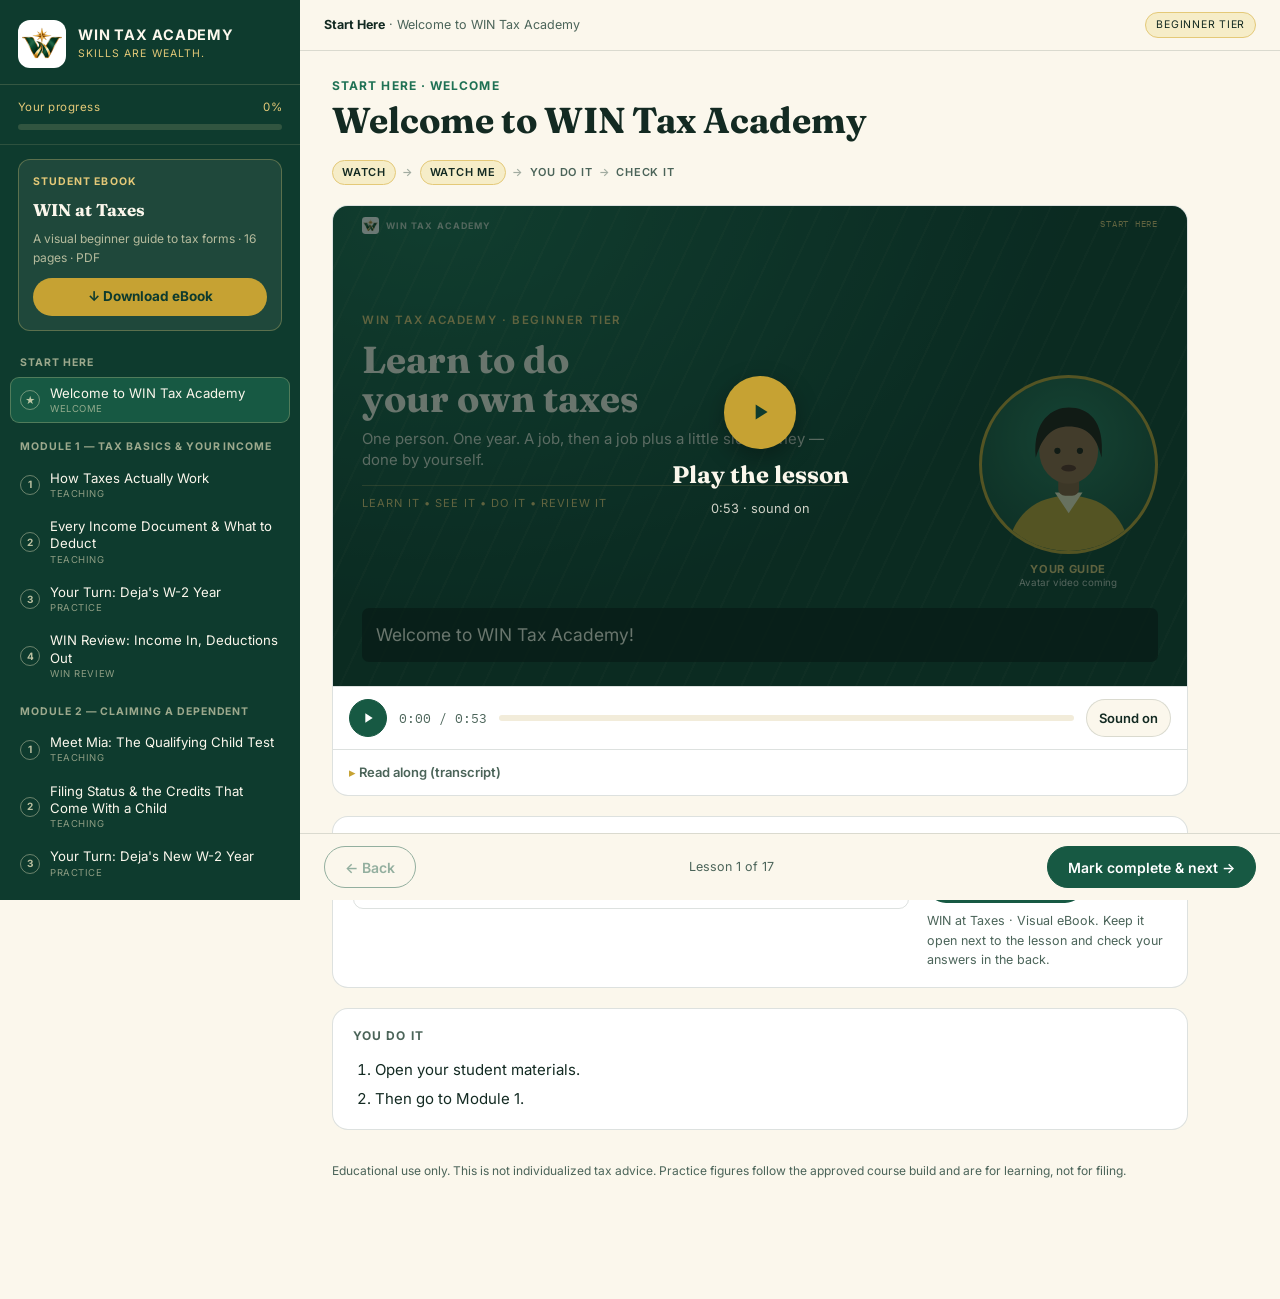
==== commit 8214a2d3: "Add WIN at Taxes eBook as a student download Sidebar download for the visual eBook, and a "Follow al" ====
--- a/beginner/index.html
+++ b/beginner/index.html
@@ -56,6 +56,12 @@
 .l-btn.done .dot{background:#C6A233;border-color:#C6A233;color:#0E3B2E}
 .l-btn .lt{flex:1;min-width:0}
 .l-btn .lg{display:block;font-size:9.5px;color:rgba(246,237,200,.55);text-transform:uppercase;letter-spacing:.06em;margin-top:1px}
+.ebook-side{margin:14px 18px 4px;padding:14px;border-radius:12px;background:rgba(251,247,236,.07);border:1px solid rgba(228,201,120,.3);display:flex;flex-direction:column;gap:10px}
+.ebook-side .k{font-size:10.5px;letter-spacing:.1em;text-transform:uppercase;color:#E4C978;font-weight:700}
+.ebook-side .n{font-family:var(--f-display);font-weight:700;font-size:17px;line-height:1.2}
+.ebook-side .m{font-size:12px;color:rgba(246,237,200,.7)}
+.dl{display:inline-flex;align-items:center;justify-content:center;gap:8px;height:38px;padding:0 16px;border-radius:99px;background:#C6A233;color:#0E3B2E;font-weight:700;font-size:13.5px;text-decoration:none;border:0;cursor:pointer}
+.dl:hover{background:#E4C978}
 .side-foot{padding:14px 18px 18px;font-size:10.5px;color:rgba(246,237,200,.6);border-top:1px solid rgba(230,214,155,.14);line-height:1.5}
 
 /* Main */
@@ -208,6 +214,18 @@
 .chips{display:flex;flex-wrap:wrap;gap:8px}
 .chip{display:inline-flex;align-items:center;gap:8px;padding:8px 12px;border:1px dashed var(--line);border-radius:10px;font-size:13.5px}
 .chip em{font-style:normal;font-size:10.5px;letter-spacing:.05em;text-transform:uppercase;color:var(--ink-dim);background:var(--paper-2);padding:2px 7px;border-radius:99px}
+.eb{display:flex;gap:18px;align-items:flex-start;flex-wrap:wrap}
+.eb-pages{flex:1;min-width:220px;display:flex;flex-direction:column;gap:8px}
+.eb-pg{display:flex;align-items:center;gap:12px;padding:10px 12px;border:1px solid var(--line);border-radius:10px;text-decoration:none;color:var(--ink);font-size:14px}
+.eb-pg:hover{border-color:var(--green-600);background:var(--paper-2)}
+.eb-pg b{font-family:var(--f-mono);font-size:12px;min-width:52px;color:var(--green-600)}
+.eb-pg span{flex:1;min-width:0}
+.eb-pg i{font-style:normal;font-size:12px;color:var(--ink-dim)}
+.eb-side{display:flex;flex-direction:column;gap:8px;align-items:flex-start}
+.eb-note{font-size:12.5px;color:var(--ink-dim);max-width:30ch}
+.dl.green{background:var(--green-700);color:#fff}
+.dl.green:hover{background:var(--green-600)}
+.toast{position:fixed;left:50%;bottom:calc(84px + env(safe-area-inset-bottom,0px));transform:translateX(-50%);background:var(--green-900);color:#FBF7EC;padding:10px 16px;border-radius:99px;font-size:13.5px;z-index:30;box-shadow:0 6px 20px rgba(0,0,0,.25)}
 .q{margin-bottom:18px}
 .q-t{font-weight:600;margin-bottom:8px}
 .opts{display:flex;flex-direction:column;gap:7px}
@@ -259,6 +277,12 @@
     <div class="prog">
       <div class="prog-l"><span>Your progress</span><span id="progPct">0%</span></div>
       <div class="prog-t"><div class="prog-f" id="progFill"></div></div>
+    </div>
+    <div class="ebook-side">
+      <div class="k">Student eBook</div>
+      <div class="n">WIN at Taxes</div>
+      <div class="m">A visual beginner guide to tax forms · 16 pages · PDF</div>
+      <a class="dl js-dl" href="ebook.pdf" download="WIN-at-Taxes-Visual-eBook.pdf">↓ Download eBook</a>
     </div>
     <nav class="map" id="map" aria-label="Course map"></nav>
     <div class="side-foot">Beginner Tier · Learn to do your own taxes. Educational use only, not individualized tax advice. This course does not provide a PTIN, license, or authorization to prepare returns for others.</div>
@@ -313,6 +337,16 @@
         <details class="transcript" id="transcript"><summary>Read along (transcript)</summary><div class="tl" id="tl"></div></details>
       </section>
 
+      <section class="card" id="ebookCard">
+        <h2 class="card-h">Follow along in the eBook</h2>
+        <div class="eb">
+          <div class="eb-pages" id="ebPages"></div>
+          <div class="eb-side">
+            <a class="dl green js-dl" href="ebook.pdf" download="WIN-at-Taxes-Visual-eBook.pdf">↓ Download eBook</a>
+            <span class="eb-note">WIN at Taxes · Visual eBook. Keep it open next to the lesson and check your answers in the back.</span>
+          </div>
+        </div>
+      </section>
       <section class="card does" id="doesCard"><h2 class="card-h">You do it</h2><ol id="does"></ol></section>
       <section class="card" id="attachCard"><h2 class="card-h">Materials</h2><div class="chips" id="attach"></div></section>
       <section class="card" id="quizCard">
@@ -339,8 +373,9 @@
   </main>
 </div>
 
+<div class="toast" id="toast" role="status" hidden></div>
 <script>
-const COURSE = [{"id": "sh", "group": "Start Here", "n": 0, "tag": "Welcome", "title": "Welcome to WIN Tax Academy", "screen": {"e": "WIN Tax Academy · Beginner Tier", "t": "Learn to do your own taxes", "s": "One person. One year. A job, then a job plus a little side money — done by yourself.", "g": "LEARN IT • SEE IT • DO IT • REVIEW IT"}, "visual": {"type": "list", "variant": "flow", "items": [{"t": "LEARN IT", "d": "How it works"}, {"t": "SEE IT", "d": "An example from Deja's year"}, {"t": "DO IT", "d": "You try it"}, {"t": "REVIEW IT", "d": "Check your work"}, {"t": "NEVER GUESS", "d": "Stop and ask instead"}]}, "lines": [{"t": "Welcome to WIN Tax Academy!", "c": null}, {"t": "This is the Beginner level.", "c": null}, {"t": "You will follow one person, Deja Marsh, through a real year of her life — her job, her family, and a little side money she makes.", "c": null}, {"t": "Each lesson gives you one new skill.", "c": 0}, {"t": "First I show you how it works.", "c": 0}, {"t": "Then I show you an example from Deja's year.", "c": 1}, {"t": "Then YOU try it yourself and check your work.", "c": [2, 3]}, {"t": "Here is the most important rule: never guess.", "c": 4}, {"t": "If something is missing or confusing, stop and ask a question instead of guessing.", "c": 4}, {"t": "By the end, you will be able to read a W-2, claim a child as a dependent, handle a simple 1099 form, and do your own taxes with confidence.", "c": null}, {"t": "This course teaches you to do YOUR OWN taxes.", "c": null}, {"t": "You do not need a special license called a PTIN.", "c": null}, {"t": "Doing taxes for other people for money is not part of this course.", "c": null}, {"t": "Open your course materials and let's meet Deja!", "c": null}], "does": ["Open your student materials.", "Then go to Module 1."], "attach": ["Course Materials"]}, {"id": "m1l1", "group": "Module 1 — Tax Basics & Your Income", "n": 1, "tag": "Teaching", "title": "How Taxes Actually Work", "screen": {"e": "WIN Tax Academy · Module 1", "t": "How Taxes Work", "s": "Marginal ≠ Effective", "g": "MEET DEJA MARSH"}, "visual": {"type": "list", "variant": "grid", "items": [{"t": "Taxes come in layers", "d": "These layers are called brackets"}, {"t": "Deja Marsh", "d": "Works full-time · earns $68,200"}, {"t": "Marginal rate", "d": "The rate on her LAST dollar"}, {"t": "Effective rate", "d": "Total tax ÷ all income"}, {"t": "Effective is smaller", "d": "Lower layers are taxed at lower rates first"}, {"t": "Paid all year", "d": "Tax gets paid through the year, not just once"}]}, "lines": [{"t": "Welcome to Module One!", "c": null}, {"t": "Here is a big idea: taxes are paid in layers.", "c": 0}, {"t": "We call these layers brackets.", "c": 0}, {"t": "You do not pay the same tax rate on every dollar you earn.", "c": 0}, {"t": "Meet Deja Marsh.", "c": 1}, {"t": "She works full-time and earns $68,200 this year.", "c": 1}, {"t": "Some people think Deja is 'in the 22% bracket,' so she pays 22% on ALL her money.", "c": 1}, {"t": "That is wrong! It is one of the most common mistakes beginners make.", "c": 1}, {"t": "Here are two words to know.", "c": null}, {"t": "Marginal rate is the rate on her LAST dollar earned — the bracket her top dollar sits in.", "c": 2}, {"t": "Effective rate is her total tax divided by all her income.", "c": 3}, {"t": "Effective rate is always smaller than marginal rate, because the lower layers get taxed at lower rates first.", "c": 4}, {"t": "We will also learn who has to file taxes, and why the U.S. taxes get paid all through the year — not just once.", "c": 5}, {"t": "Remember that idea. It comes back later when Deja starts earning extra money.", "c": 5}], "does": ["Look over the bracket table before Lesson 2."]}, {"id": "m1l2", "group": "Module 1 — Tax Basics & Your Income", "n": 2, "tag": "Teaching", "title": "Every Income Document & What to Deduct", "screen": {"e": "Module 1", "t": "Every Income Document & What to Deduct", "s": "W-2 • 1099-NEC • 1099-DIV • 1099-INT • SSA-1099", "g": "NO 1099? STILL TAXABLE. · DEDUCTION vs CREDIT"}, "visual": {"type": "list", "variant": "grid", "items": [{"t": "W-2", "d": "Wages and tax taken out by a job"}, {"t": "1099-NEC", "d": "Pay for contract work"}, {"t": "1099-DIV", "d": "Money from stocks"}, {"t": "1099-INT", "d": "Interest from a bank"}, {"t": "1099-R", "d": "Retirement money"}, {"t": "SSA-1099", "d": "Social Security payments"}, {"t": "No form?", "d": "Still taxable — all income counts"}, {"t": "Deduction", "d": "Shrinks the income that gets taxed"}, {"t": "Credit", "d": "Cuts money straight off the tax bill"}]}, "lines": [{"t": "Every income document tells you something different.", "c": null}, {"t": "Your job is to know each one by sight.", "c": null}, {"t": "A W-2 shows wages and tax taken out by a job.", "c": 0}, {"t": "A 1099-NEC shows pay for contract work.", "c": 1}, {"t": "A 1099-DIV shows money from stocks.", "c": 2}, {"t": "A 1099-INT shows interest from a bank.", "c": 3}, {"t": "A 1099-R shows retirement money.", "c": 4}, {"t": "An SSA-1099 shows Social Security payments.", "c": 5}, {"t": "Here is a rule beginners forget the most: ALL income counts, even without a form.", "c": 6}, {"t": "'I didn't get a 1099' is never a good reason to skip reporting money.", "c": 6}, {"t": "Now let's flip to the other side: deductions and credits.", "c": [7, 8]}, {"t": "A deduction shrinks the income that gets taxed.", "c": 7}, {"t": "A credit cuts money straight off the tax bill — and some credits can even give you a refund.", "c": 8}, {"t": "Most people today use the standard deduction instead of listing out each expense.", "c": 7}, {"t": "That changed after a 2017 tax law made the standard deduction much bigger.", "c": 7}, {"t": "Tell your client this before you start listing things like mortgage interest.", "c": 7}], "attach": ["Income Form Quick Guide", "Deduction & Credit Quick Guide"]}, {"id": "m1l3", "group": "Module 1 — Tax Basics & Your Income", "n": 3, "tag": "Practice", "title": "Your Turn: Deja's W-2 Year", "screen": {"e": "Your Turn — Deja Marsh", "t": "Deja's W-2 Year", "s": "W-2 Wages: $68,200 · Federal Withholding: $5,100 · Traditional IRA Contribution: $2,000", "g": "FIND HER BRACKET. FIND HER RATE."}, "visual": {"type": "form", "kind": "W-2", "label": "Wage and Tax Statement · practice copy", "who": "DEJA MARSH", "boxes": [["1", "Wages, tips, other comp", "$68,200.00"], ["2", "Federal income tax withheld", "$5,100.00"], ["3", "Social Security wages", "$68,200.00"], ["4", "Social Security tax withheld", "$4,228.40"], ["5", "Medicare wages", "$68,200.00"], ["6", "Medicare tax withheld", "$988.90"], ["17", "State income tax", "$1,900.00"]], "notes": [["ira", "Traditional IRA contribution", "$2,000.00"], ["single", "Filing status", "Single · no dependents"]]}, "lines": [{"t": "Now it's your turn!", "c": null}, {"t": "Deja is single.", "c": "single"}, {"t": "Her W-2 shows $68,200 in wages, with $5,100 held back for federal tax.", "c": ["1", "2"]}, {"t": "She also put $2,000 into a traditional IRA this year.", "c": "ira"}, {"t": "First, do the adjustment: her IRA money is subtracted before we find her Adjusted Gross Income.", "c": ["1", "ira"]}, {"t": "Next, subtract the standard deduction to get her taxable income.", "c": "1"}, {"t": "Then find which bracket that number falls into — see how close she is to the edge!", "c": "1"}, {"t": "Once you know her bracket, find her effective rate: total tax divided by total wages.", "c": "1"}, {"t": "Compare the two numbers. That gap IS the whole lesson.", "c": null}, {"t": "Deja also asks about two credits: the Earned Income Tax Credit and a retirement savings credit.", "c": null}, {"t": "Don't just say yes because she asked!", "c": null}, {"t": "Check the real income limits first.", "c": null}, {"t": "If you don't know a limit, stop and look it up — never guess.", "c": null}], "does": ["Find Deja's AGI after subtracting her IRA money.", "Subtract the standard deduction to find her taxable income.", "Find her bracket and her effective rate.", "Check if her income is low enough for the Saver's Credit — write down what you'd check first.", "Finish with LOOK → ENTER → COMPARE."], "quiz": {"label": "Practice check · 4 questions", "qs": [{"q": "Deja's wages minus her IRA money equals her:", "o": ["Taxable income", "Adjusted Gross Income", "Standard deduction"], "a": 1}, {"q": "Her taxable income lands in which bracket?", "o": ["12%", "22%", "24%"], "a": 1}, {"q": "Deja says, 'I'm in the 22% bracket, so I pay 22% on everything.' What do you say?", "o": ["Agree with her", "Explain that only money inside that bracket is taxed at 22%", "Just round her tax up to 22% of her wages"], "a": 1}, {"q": "She asks if she can get the Saver's Credit. What do you do?", "o": ["Say yes because she has an IRA", "Check this year's income limit against her AGI first", "Say no without checking"], "a": 1}]}}, {"id": "m1l4", "group": "Module 1 — Tax Basics & Your Income", "n": 4, "tag": "WIN Review", "title": "WIN Review: Income In, Deductions Out", "screen": {"e": "WIN Review · Module 1", "t": "Income In, Deductions Out", "s": "", "g": "MARGINAL ≠ EFFECTIVE · ALL INCOME COUNTS · CHECK BEFORE YOU GIVE A CREDIT"}, "visual": {"type": "list", "variant": "check", "items": [{"t": "Marginal ≠ Effective", "d": "Effective is the smaller number"}, {"t": "All income counts", "d": "Form or no form"}, {"t": "Deduction vs credit", "d": "Shrinks taxed income vs cuts the bill"}, {"t": "Check before you give a credit", "d": "Limit first, then decide"}]}, "lines": [{"t": "Let's lock in Module One.", "c": null}, {"t": "Marginal rate is the rate on the LAST dollar.", "c": 0}, {"t": "Effective rate is total tax divided by total income — and it is always the smaller number.", "c": 0}, {"t": "Every income document tells you something different, and money counts as income whether or not a form shows up.", "c": 1}, {"t": "A deduction shrinks the income that gets taxed.", "c": 2}, {"t": "A credit cuts the tax bill directly — and some credits can even send money back to you.", "c": 2}, {"t": "And here's the habit that ties it all together: never give someone a credit just because they asked or brought in a form.", "c": 3}, {"t": "Check this year's limit, make sure they qualify, THEN decide.", "c": 3}], "quiz": {"label": "Module 1 WIN Review · 5 questions", "qs": [{"q": "What is the difference between marginal and effective rate?", "o": ["They are the same thing", "Marginal is the rate on the top bracket; effective is total tax divided by total income", "Effective is always the bigger number"], "a": 1}, {"q": "A client got cash for work and no 1099. Does it count as income?", "o": ["No", "Yes, all income counts unless a rule says otherwise", "Only if it's over $10,000"], "a": 1}, {"q": "A deduction is worth:", "o": ["A flat dollar amount for everyone", "Your tax rate times the amount", "Nothing unless you list every expense"], "a": 1}, {"q": "Most people today use:", "o": ["The standard deduction", "A list of every single expense", "Neither one"], "a": 0}, {"q": "A client asks for a credit you haven't checked yet. What do you do?", "o": ["Give it to them because they asked", "Check this year's limit first", "Say no automatically"], "a": 1}]}}, {"id": "m2l1", "group": "Module 2 — Claiming a Dependent", "n": 1, "tag": "Teaching", "title": "Meet Mia: The Qualifying Child Test", "screen": {"e": "Module 2 · Claiming a Dependent", "t": "The Qualifying Child Test", "s": "RELATIONSHIP • AGE • LIVES WITH YOU • SUPPORT", "g": "ONE NEW BABY CHANGES THE WHOLE RETURN"}, "visual": {"type": "list", "variant": "check", "items": [{"t": "Relationship", "d": "Mia is Deja's own daughter"}, {"t": "Age", "d": "Under 19, or under 24 and a full-time student"}, {"t": "Lives with you", "d": "More than half the year"}, {"t": "Support", "d": "Child can't pay for more than half of their own support"}, {"t": "Mia qualifies", "d": "All four checks pass"}]}, "lines": [{"t": "Deja's daughter Mia was born in January this year.", "c": null}, {"t": "Before anything else changes, we must check that Mia really counts as Deja's dependent.", "c": null}, {"t": "Having a daughter doesn't automatically mean you can claim her — you have to check first.", "c": null}, {"t": "The qualifying child test has four parts.", "c": null}, {"t": "Relationship: Mia is Deja's own daughter — check!", "c": 0}, {"t": "Age: the child must be under 19, or under 24 and a full-time student.", "c": 1}, {"t": "Mia is a newborn — check!", "c": 1}, {"t": "Lives with you: the child must live with you more than half the year.", "c": 2}, {"t": "Mia lived with Deja her whole life so far — check!", "c": 2}, {"t": "Support: the child can't pay for more than half of their own support.", "c": 3}, {"t": "A newborn obviously can't — check!", "c": 3}, {"t": "All four checks pass, so Mia is Deja's qualifying child.", "c": 4}], "attach": ["Dependent Qualifying Test Quick Guide"]}, {"id": "m2l2", "group": "Module 2 — Claiming a Dependent", "n": 2, "tag": "Teaching", "title": "Filing Status & the Credits That Come With a Child", "screen": {"e": "Module 2", "t": "Filing Status & Family Credits", "s": "Head of Household · Child Tax Credit: up to $2,000 per child", "g": "CHECK EIC LIMITS BEFORE YOU PROMISE IT"}, "visual": {"type": "list", "variant": "grid", "items": [{"t": "Not married", "d": "Deja is single"}, {"t": "Pays for the home", "d": "More than half the cost"}, {"t": "Mia lived with her", "d": "All year"}, {"t": "Head of Household", "d": "Bigger standard deduction · better brackets"}, {"t": "Child Tax Credit", "d": "Up to $2,000 per child under 17"}, {"t": "Earned Income Tax Credit", "d": "Check this year's income limit first"}]}, "lines": [{"t": "Deja is not married.", "c": 0}, {"t": "She pays more than half the cost of her home.", "c": 1}, {"t": "And Mia lived with her all year.", "c": 2}, {"t": "That means Deja now files as Head of Household instead of Single.", "c": 3}, {"t": "Head of Household gets a bigger standard deduction and better tax brackets — both help Deja.", "c": 3}, {"t": "Claiming Mia also unlocks the Child Tax Credit: up to $2,000 for a qualifying child under 17.", "c": 4}, {"t": "This comes straight off her tax bill, not off her income.", "c": 4}, {"t": "Deja might also ask about the Earned Income Tax Credit.", "c": 5}, {"t": "Don't just say yes because she has a baby now!", "c": 5}, {"t": "The EIC has income limits that change every year.", "c": 5}, {"t": "Check this year's limit against her real income first.", "c": 5}], "attach": ["Dependent & Credit Quick Guide"]}, {"id": "m2l3", "group": "Module 2 — Claiming a Dependent", "n": 3, "tag": "Practice", "title": "Your Turn: Deja's New W-2 Year", "screen": {"e": "Your Turn — Deja Marsh", "t": "Deja's New W-2 Year", "s": "Head of Household · Wages: $71,300 · Federal Withholding: $6,250", "g": "WHAT'S HER STATUS? WHAT'S HER REFUND?"}, "visual": {"type": "form", "kind": "W-2", "label": "Wage and Tax Statement · practice copy", "who": "DEJA MARSH", "boxes": [["1", "Wages, tips, other comp", "$71,300.00"], ["2", "Federal income tax withheld", "$6,250.00"]], "notes": [["hoh", "Filing status", "Head of Household"], ["mia", "Dependent", "Mia (born in January)"], ["sd", "Head of Household standard deduction", "$21,900.00"]]}, "lines": [{"t": "Now it's your turn!", "c": null}, {"t": "Deja's new W-2 shows $71,300 in wages, with $6,250 held back for federal tax.", "c": ["1", "2"]}, {"t": "This year she files as Head of Household and claims Mia.", "c": ["hoh", "mia"]}, {"t": "Start with her Head of Household standard deduction — it's bigger than the Single amount she used last year.", "c": "sd"}, {"t": "Subtract it from her wages to get taxable income.", "c": ["1", "sd"]}, {"t": "Find her bracket.", "c": null}, {"t": "Figure out her tax, then subtract the full $2,000 Child Tax Credit.", "c": "mia"}, {"t": "Compare what's left to her withholding to find her refund.", "c": "2"}], "does": ["Check Deja's filing status and why she qualifies for it.", "Subtract the Head of Household standard deduction ($21,900) from her wages.", "Find her tax bracket.", "Subtract the $2,000 Child Tax Credit from her tax.", "Compare her tax after credits to her $6,250 withholding to find her refund."], "quiz": {"label": "Practice check · 4 questions", "qs": [{"q": "Deja's filing status this year is:", "o": ["Single", "Head of Household", "Married Filing Jointly"], "a": 1}, {"q": "Her taxable income of $49,400 falls in the:", "o": ["10% bracket", "12% bracket", "22% bracket"], "a": 1}, {"q": "The Child Tax Credit for Mia cuts Deja's tax bill by:", "o": ["$1,000", "$2,000", "$4,000"], "a": 1}, {"q": "Compared to her $6,250 withholding, Deja's tax after credits means:", "o": ["She owes more money", "She gets a refund", "She breaks even exactly"], "a": 1}]}}, {"id": "m2l4", "group": "Module 2 — Claiming a Dependent", "n": 4, "tag": "WIN Review", "title": "WIN Review: Dependents, Status & Credits", "screen": {"e": "WIN Review · Module 2", "t": "Dependents, Status & Credits", "s": "", "g": "FOUR-PART TEST · HOH BEATS SINGLE · CHECK EIC FIRST"}, "visual": {"type": "list", "variant": "check", "items": [{"t": "Four-part qualifying child test", "d": "Relationship · age · lives with you · support"}, {"t": "Head of Household beats Single", "d": "Bigger standard deduction, better brackets"}, {"t": "Child Tax Credit", "d": "Up to $2,000 per child, off the tax bill"}, {"t": "Check EIC before you promise it", "d": "This year's income limit first"}]}, "lines": [{"t": "Claiming a dependent means passing all four parts of the qualifying child test: relationship, age, lives with you, and support.", "c": 0}, {"t": "Pass all four, and you can claim the child.", "c": 0}, {"t": "Having a qualifying child at home can also unlock Head of Household status — a bigger standard deduction and better brackets than Single — plus the Child Tax Credit, worth up to $2,000 per child, straight off the tax bill.", "c": [1, 2]}, {"t": "And here's the habit that protects every client: never promise the Earned Income Tax Credit just because someone has a child.", "c": 3}, {"t": "Check this year's income limit first.", "c": 3}], "quiz": {"label": "Module 2 WIN Review · 5 questions", "qs": [{"q": "To claim Mia as a qualifying child, she must have lived with Deja for:", "o": ["The full year only", "More than half the year", "Any amount of time"], "a": 1}, {"q": "Head of Household status requires Deja to:", "o": ["Be married", "Pay more than half the cost of her home for a qualifying person", "Have two or more dependents"], "a": 1}, {"q": "The Child Tax Credit is worth up to:", "o": ["$1,000", "$2,000", "$3,000 per qualifying child"], "a": 1}, {"q": "Before promising a client the Earned Income Tax Credit, you should:", "o": ["Assume they qualify because they have a child", "Check this year's income limit first", "Tell them no automatically"], "a": 1}, {"q": "Head of Household's standard deduction compared to Single is:", "o": ["Lower", "The same", "Higher"], "a": 2}]}}, {"id": "m3l1", "group": "Module 3 — Your 1099 Income", "n": 1, "tag": "Teaching", "title": "What a 1099-NEC Means for Your Return", "screen": {"e": "Module 3 · Your 1099 Income", "t": "What a 1099-NEC Means", "s": "Pay for contract work · Issued at $600+", "g": "NO 1099? STILL TAXABLE."}, "visual": {"type": "form", "kind": "1099-NEC", "label": "Nonemployee Compensation · practice copy", "who": "DEJA MARSH", "payer": "Farmers-market co-op", "boxes": [["1", "Nonemployee compensation", "$4,200.00"], ["4", "Federal income tax withheld", "(blank)"]], "notes": [["n600", "Form is sent when pay reaches", "$600 or more"], ["ntax", "Is the money taxable?", "Yes — form or no form"]]}, "lines": [{"t": "Deja started decorating cakes on weekends for a local farmers-market group.", "c": null}, {"t": "At the end of the year, they send her a Form 1099-NEC — this shows what they paid her for her work.", "c": "1"}, {"t": "A business must send a 1099-NEC to anyone it pays $600 or more in a year.", "c": "n600"}, {"t": "But that $600 rule is only about when the FORM has to be sent — not about when the money becomes taxable.", "c": "n600"}, {"t": "Deja owes tax on every dollar, whether a form shows up or not.", "c": "ntax"}, {"t": "No employer is taking tax out of this money for her, and that matters for what's next.", "c": "4"}]}, {"id": "m3l2", "group": "Module 3 — Your 1099 Income", "n": 2, "tag": "Teaching", "title": "Simple Business Expenses & Net Profit", "screen": {"e": "Module 3", "t": "Simple Expenses & Net Profit", "s": "Ordinary and needed", "g": "SCHEDULE C → NET PROFIT → FORM 1040"}, "visual": {"type": "list", "variant": "flow", "items": [{"t": "1099 pay", "d": "What she was paid"}, {"t": "− Business costs", "d": "Ordinary and necessary"}, {"t": "= Net profit", "d": "This is what gets taxed"}, {"t": "Schedule C", "d": "Where the income and costs go"}, {"t": "Form 1040", "d": "Where net profit lands"}, {"t": "+ Self-employment tax", "d": "On top of income tax"}]}, "lines": [{"t": "Deja can subtract her real business costs from what she was paid.", "c": [0, 1]}, {"t": "What's left is called her net profit, and net profit — not the full 1099 amount — is what gets taxed.", "c": 2}, {"t": "A cost counts if it's ordinary (common for a cake business) and necessary (helpful for it).", "c": 1}, {"t": "Supplies and driving miles for deliveries both count.", "c": 1}, {"t": "This income and these costs go on a form called Schedule C, and the net profit flows onto Deja's Form 1040.", "c": [3, 4]}, {"t": "Because this is self-employment money — no employer is taking out Social Security or Medicare for her — that same net profit also owes self-employment tax, ON TOP OF regular income tax.", "c": 5}, {"t": "We'll see both together in Lesson 3.", "c": null}], "attach": ["1099 & Schedule C Basics Quick Guide"]}, {"id": "m3l3", "group": "Module 3 — Your 1099 Income", "n": 3, "tag": "Practice", "title": "Your Turn: Deja's Cake Gig", "screen": {"e": "Your Turn — Deja's Cake Gig", "t": "What's Her Net Profit?", "s": "1099-NEC: $4,200 · Supplies: $600 · Mileage: 310 mi", "g": "WHAT'S HER NET PROFIT?"}, "visual": {"type": "list", "variant": "ledger", "items": [{"t": "1099-NEC pay", "d": "$4,200"}, {"t": "Supplies", "d": "− $600"}, {"t": "Mileage deduction", "d": "− 310 miles × standard rate"}, {"t": "Net profit", "d": "= ?"}, {"t": "Extra tax on net profit", "d": "?"}]}, "lines": [{"t": "Deja's 1099-NEC shows $4,200 in pay.", "c": 0}, {"t": "She kept her receipts: $600 in supplies, and a mileage log showing 310 business miles at the standard rate.", "c": [1, 2]}, {"t": "Work out her net profit: start with the $4,200, subtract her supplies, then subtract her mileage deduction.", "c": [0, 1, 2, 3]}, {"t": "That net profit is what goes on her Form 1040 — and it's also the number her self-employment tax is based on.", "c": [3, 4]}], "does": ["Find the pay amount on Deja's 1099-NEC.", "Subtract her $600 in supplies.", "Find and subtract her mileage deduction (310 miles at the standard rate).", "Write down her net profit.", "Name the extra tax that applies to that net profit besides income tax."], "quiz": {"label": "Practice check · 4 questions", "qs": [{"q": "Deja's 1099-NEC shows pay of:", "o": ["$3,392", "$4,200", "$600"], "a": 1}, {"q": "Her net profit after expenses is about:", "o": ["$4,200", "$3,392", "$808"], "a": 1}, {"q": "Net profit from a 1099-NEC goes on the return through:", "o": ["A W-2 only", "Schedule C, then Form 1040", "It isn't reported"], "a": 1}, {"q": "Because her net profit is self-employment money, Deja should also expect:", "o": ["No extra tax", "Self-employment tax on top of income tax", "An automatic refund"], "a": 1}]}}, {"id": "m3l4", "group": "Module 3 — Your 1099 Income", "n": 4, "tag": "WIN Review", "title": "WIN Review: 1099 Income & Net Profit", "screen": {"e": "WIN Review · Module 3", "t": "1099 Income & Net Profit", "s": "", "g": "$600+ = A 1099-NEC · ALL INCOME COUNTS · INCOME TAX + SE TAX"}, "visual": {"type": "list", "variant": "check", "items": [{"t": "$600+ = a 1099-NEC gets sent", "d": "The form rule, not the tax rule"}, {"t": "All income counts", "d": "Form or no form"}, {"t": "Ordinary & necessary costs", "d": "Shrink pay down to net profit on Schedule C"}, {"t": "Net profit owes two taxes", "d": "Income tax + self-employment tax"}]}, "lines": [{"t": "A 1099-NEC gets sent once someone pays $600 or more for work in a year — but the income counts either way, form or no form.", "c": [0, 1]}, {"t": "Costs that are ordinary and necessary shrink the pay down to net profit on Schedule C, and that net profit is what lands on Form 1040.", "c": 2}, {"t": "Because no employer took out Social Security or Medicare for this money, that same net profit also owes self-employment tax — ON TOP OF regular income tax, not instead of it.", "c": 3}, {"t": "And remember the rule from Module 1: no receipt, no deduction.", "c": 2}], "quiz": {"label": "Module 3 WIN Review · 5 questions", "qs": [{"q": "A 1099-NEC must be sent once a payer pays a contractor:", "o": ["Any amount", "$600 or more in a year", "$10,000 or more"], "a": 1}, {"q": "Income with no 1099 sent is:", "o": ["Not taxable", "Still taxable", "Only taxable if over $1,000"], "a": 1}, {"q": "A business expense must be:", "o": ["Convenient", "Ordinary and necessary", "Pre-approved"], "a": 1}, {"q": "Net profit from a 1099-NEC is reported on:", "o": ["Schedule C, then Form 1040", "The 1099 itself", "A W-2"], "a": 0}, {"q": "Self-employment tax applies:", "o": ["Instead of income tax", "On top of income tax", "Only if you choose it"], "a": 1}]}}, {"id": "m4l1", "group": "Module 4 — Put It All Together & File", "n": 1, "tag": "Teaching", "title": "Choosing How to File", "screen": {"e": "Module 4 · Put It All Together", "t": "Choosing How to File", "s": "E-file or paper", "g": "THIS GETS YOU READY TO FILE YOUR OWN RETURN — NOT OTHER PEOPLE'S"}, "visual": {"type": "list", "variant": "grid", "items": [{"t": "W-2", "d": "From her job"}, {"t": "Dependent", "d": "Mia"}, {"t": "1099-NEC", "d": "From the cake gig"}, {"t": "E-file", "d": "Faster · catches math mistakes · quicker refunds"}, {"t": "Your own return", "d": "No PTIN needed"}, {"t": "Other people's returns, for pay", "d": "Needs a PTIN · not part of this course"}]}, "lines": [{"t": "Deja has everything she needs now: a W-2, a dependent, and a 1099-NEC.", "c": [0, 1, 2]}, {"t": "Most people e-file — it's faster, it catches simple math mistakes, and refunds come back sooner than with paper.", "c": 3}, {"t": "This course gets you ready to do YOUR OWN return with confidence.", "c": 4}, {"t": "It does not make you a paid tax preparer, and you do not need a special license called a PTIN.", "c": 4}, {"t": "A PTIN is only needed to prepare returns for OTHER people for pay.", "c": 5}], "attach": ["Filing & Accuracy Quick Guide"]}, {"id": "m4l2", "group": "Module 4 — Put It All Together & File", "n": 2, "tag": "Teaching", "title": "The Accuracy Habit", "screen": {"e": "Module 4", "t": "The Accuracy Habit", "s": "LOOK → ENTER → COMPARE", "g": "CATCH MISTAKES BEFORE YOU SUBMIT"}, "visual": {"type": "list", "variant": "check", "items": [{"t": "LOOK", "d": "At the document"}, {"t": "ENTER", "d": "Exactly what it says"}, {"t": "COMPARE", "d": "What you typed vs. what you expected"}, {"t": "Every document on the return?", "d": "Final check"}, {"t": "Filing status matches real life?", "d": "Final check"}, {"t": "Numbers match the documents?", "d": "Final check"}]}, "lines": [{"t": "Every lesson in this course points back to the same habit: LOOK at the document.", "c": 0}, {"t": "ENTER exactly what it says.", "c": 1}, {"t": "COMPARE what you typed to what you expected.", "c": 2}, {"t": "This habit catches the biggest mistakes — the wrong filing status, a missing document, or a typo in a number.", "c": [0, 1, 2]}, {"t": "Before Deja sends in her return, she checks one more time: Did every document show up on the return?", "c": 3}, {"t": "Does her filing status match her real life?", "c": 4}, {"t": "Do the numbers match the documents?", "c": 5}, {"t": "If something looks wrong or missing, she stops and fixes it BEFORE she files — never after.", "c": null}]}, {"id": "m4l3", "group": "Module 4 — Put It All Together & File", "n": 3, "tag": "Capstone", "title": "Your Turn: Deja's Full Year", "screen": {"e": "Your Turn — Deja's Full Year", "t": "What Does She Owe — or Get Back?", "s": "W-2: $71,300 · 1099 Net Profit: $3,392 · Dependent: Mia", "g": "WHAT DOES SHE OWE — OR GET BACK?"}, "visual": {"type": "list", "variant": "ledger", "items": [{"t": "W-2 wages", "d": "$71,300"}, {"t": "1099 net profit", "d": "+ $3,392"}, {"t": "Total income", "d": "= ?"}, {"t": "Head of Household standard deduction", "d": "− ?"}, {"t": "Taxable income · income tax", "d": "= ?"}, {"t": "Child Tax Credit", "d": "− $2,000"}, {"t": "Self-employment tax", "d": "+ ?"}, {"t": "Compare to withholding", "d": "$6,250"}]}, "lines": [{"t": "Time to put every piece together!", "c": null}, {"t": "Deja's W-2 shows $71,300 in wages.", "c": 0}, {"t": "Her cake business added $3,392 in net profit.", "c": 1}, {"t": "She files as Head of Household and claims Mia.", "c": null}, {"t": "Add her W-2 wages and her 1099 net profit together for total income.", "c": [0, 1, 2]}, {"t": "Subtract the Head of Household standard deduction to get taxable income, then figure her tax.", "c": [3, 4]}, {"t": "Subtract the $2,000 Child Tax Credit.", "c": 5}, {"t": "Then add the self-employment tax from her net profit — that's a separate line, on top of her income tax.", "c": 6}, {"t": "Compare the total to her $6,250 withholding to find her refund or what she owes.", "c": 7}], "does": ["Add Deja's W-2 wages and 1099 net profit together for total income.", "Subtract the Head of Household standard deduction to find taxable income.", "Figure her income tax, then subtract the $2,000 Child Tax Credit.", "Add the self-employment tax from her net profit.", "Compare her total tax to her withholding to find her refund or what she owes."], "quiz": {"label": "Capstone · 5 questions", "qs": [{"q": "Deja's total income this year (W-2 plus 1099 net profit) is:", "o": ["$71,300", "$74,692", "$78,892"], "a": 1}, {"q": "After the standard deduction, her taxable income is:", "o": ["$49,400", "$52,792", "$74,692"], "a": 1}, {"q": "Which tax applies on top of regular income tax because of her 1099 income?", "o": ["None", "Self-employment tax", "Payroll tax"], "a": 1}, {"q": "After the Child Tax Credit and comparing to her withholding, Deja:", "o": ["Owes the IRS", "Gets a refund", "Breaks even exactly"], "a": 1}, {"q": "Did Deja need a PTIN to do her own return this way?", "o": ["True — a PTIN is always needed", "False — a PTIN is only needed to do OTHER people's returns for pay"], "a": 1}]}}, {"id": "m4l4", "group": "Module 4 — Put It All Together & File", "n": 4, "tag": "Final", "title": "WIN Review: Final Assessment", "screen": {"e": "WIN Review — Final Assessment", "t": "One Year. Done by Herself.", "s": "One W-2. One 1099. One dependent.", "g": "LOOK → ENTER → COMPARE, EVERY TIME"}, "visual": {"type": "list", "variant": "check", "items": [{"t": "Read a W-2", "d": "Her own paystub, first time"}, {"t": "Claim a dependent", "d": "The right way"}, {"t": "Report a 1099-NEC", "d": "Read it and report it"}, {"t": "Do her own return", "d": "Start to finish · no PTIN"}, {"t": "LOOK → ENTER → COMPARE", "d": "Every time"}, {"t": "Never guess", "d": "Stop and ask"}]}, "lines": [{"t": "Deja Marsh started this course as a W-2 employee reading her own paystub for the first time.", "c": 0}, {"t": "She's finishing it able to claim a dependent the right way, read and report a 1099-NEC, and do her own return start to finish — no business, no bookkeeping, no PTIN needed.", "c": [1, 2, 3]}, {"t": "That's the whole course in one habit: LOOK at the document.", "c": 4}, {"t": "ENTER what it actually says.", "c": 4}, {"t": "COMPARE it to what you expect.", "c": 4}, {"t": "And when something doesn't add up, stop and ask — never guess.", "c": 5}], "quiz": {"label": "Final Assessment · 6 questions", "final": true, "qs": [{"q": "A qualifying child must live with the taxpayer for:", "o": ["Any amount of time", "More than half the year", "The full year only"], "a": 1}, {"q": "Head of Household status requires paying more than half the cost of a home for:", "o": ["Any relative", "A qualifying person", "Yourself only"], "a": 1}, {"q": "A 1099-NEC must be sent once a payer pays a contractor:", "o": ["Any amount", "$600 or more in a year", "$10,000 or more"], "a": 1}, {"q": "Net profit from 1099 income is subject to:", "o": ["Income tax only", "Income tax and self-employment tax", "No tax until withdrawn"], "a": 1}, {"q": "The accuracy habit taught in this course is:", "o": ["Guess and move on", "LOOK, ENTER, COMPARE", "Skip anything confusing"], "a": 1}, {"q": "Finishing this course means Deja — and you — can:", "o": ["Prepare returns for other people for pay", "Confidently do your own return with W-2 and 1099 income", "Automatically get a PTIN"], "a": 1}]}}];
+const COURSE = [{"id": "sh", "group": "Start Here", "n": 0, "tag": "Welcome", "title": "Welcome to WIN Tax Academy", "screen": {"e": "WIN Tax Academy · Beginner Tier", "t": "Learn to do your own taxes", "s": "One person. One year. A job, then a job plus a little side money — done by yourself.", "g": "LEARN IT • SEE IT • DO IT • REVIEW IT"}, "visual": {"type": "list", "variant": "flow", "items": [{"t": "LEARN IT", "d": "How it works"}, {"t": "SEE IT", "d": "An example from Deja's year"}, {"t": "DO IT", "d": "You try it"}, {"t": "REVIEW IT", "d": "Check your work"}, {"t": "NEVER GUESS", "d": "Stop and ask instead"}]}, "lines": [{"t": "Welcome to WIN Tax Academy!", "c": null}, {"t": "This is the Beginner level.", "c": null}, {"t": "You will follow one person, Deja Marsh, through a real year of her life — her job, her family, and a little side money she makes.", "c": null}, {"t": "Each lesson gives you one new skill.", "c": 0}, {"t": "First I show you how it works.", "c": 0}, {"t": "Then I show you an example from Deja's year.", "c": 1}, {"t": "Then YOU try it yourself and check your work.", "c": [2, 3]}, {"t": "Here is the most important rule: never guess.", "c": 4}, {"t": "If something is missing or confusing, stop and ask a question instead of guessing.", "c": 4}, {"t": "By the end, you will be able to read a W-2, claim a child as a dependent, handle a simple 1099 form, and do your own taxes with confidence.", "c": null}, {"t": "This course teaches you to do YOUR OWN taxes.", "c": null}, {"t": "You do not need a special license called a PTIN.", "c": null}, {"t": "Doing taxes for other people for money is not part of this course.", "c": null}, {"t": "Open your course materials and let's meet Deja!", "c": null}], "does": ["Open your student materials.", "Then go to Module 1."], "ebook": [[2, "How to use this book"]]}, {"id": "m1l1", "group": "Module 1 — Tax Basics & Your Income", "n": 1, "tag": "Teaching", "title": "How Taxes Actually Work", "screen": {"e": "WIN Tax Academy · Module 1", "t": "How Taxes Work", "s": "Marginal ≠ Effective", "g": "MEET DEJA MARSH"}, "visual": {"type": "list", "variant": "grid", "items": [{"t": "Taxes come in layers", "d": "These layers are called brackets"}, {"t": "Deja Marsh", "d": "Works full-time · earns $68,200"}, {"t": "Marginal rate", "d": "The rate on her LAST dollar"}, {"t": "Effective rate", "d": "Total tax ÷ all income"}, {"t": "Effective is smaller", "d": "Lower layers are taxed at lower rates first"}, {"t": "Paid all year", "d": "Tax gets paid through the year, not just once"}]}, "lines": [{"t": "Welcome to Module One!", "c": null}, {"t": "Here is a big idea: taxes are paid in layers.", "c": 0}, {"t": "We call these layers brackets.", "c": 0}, {"t": "You do not pay the same tax rate on every dollar you earn.", "c": 0}, {"t": "Meet Deja Marsh.", "c": 1}, {"t": "She works full-time and earns $68,200 this year.", "c": 1}, {"t": "Some people think Deja is 'in the 22% bracket,' so she pays 22% on ALL her money.", "c": 1}, {"t": "That is wrong! It is one of the most common mistakes beginners make.", "c": 1}, {"t": "Here are two words to know.", "c": null}, {"t": "Marginal rate is the rate on her LAST dollar earned — the bracket her top dollar sits in.", "c": 2}, {"t": "Effective rate is her total tax divided by all her income.", "c": 3}, {"t": "Effective rate is always smaller than marginal rate, because the lower layers get taxed at lower rates first.", "c": 4}, {"t": "We will also learn who has to file taxes, and why the U.S. taxes get paid all through the year — not just once.", "c": 5}, {"t": "Remember that idea. It comes back later when Deja starts earning extra money.", "c": 5}], "does": ["Look over the bracket table before Lesson 2."], "ebook": [[5, "Why is take-home pay smaller?"]]}, {"id": "m1l2", "group": "Module 1 — Tax Basics & Your Income", "n": 2, "tag": "Teaching", "title": "Every Income Document & What to Deduct", "screen": {"e": "Module 1", "t": "Every Income Document & What to Deduct", "s": "W-2 • 1099-NEC • 1099-DIV • 1099-INT • SSA-1099", "g": "NO 1099? STILL TAXABLE. · DEDUCTION vs CREDIT"}, "visual": {"type": "list", "variant": "grid", "items": [{"t": "W-2", "d": "Wages and tax taken out by a job"}, {"t": "1099-NEC", "d": "Pay for contract work"}, {"t": "1099-DIV", "d": "Money from stocks"}, {"t": "1099-INT", "d": "Interest from a bank"}, {"t": "1099-R", "d": "Retirement money"}, {"t": "SSA-1099", "d": "Social Security payments"}, {"t": "No form?", "d": "Still taxable — all income counts"}, {"t": "Deduction", "d": "Shrinks the income that gets taxed"}, {"t": "Credit", "d": "Cuts money straight off the tax bill"}]}, "lines": [{"t": "Every income document tells you something different.", "c": null}, {"t": "Your job is to know each one by sight.", "c": null}, {"t": "A W-2 shows wages and tax taken out by a job.", "c": 0}, {"t": "A 1099-NEC shows pay for contract work.", "c": 1}, {"t": "A 1099-DIV shows money from stocks.", "c": 2}, {"t": "A 1099-INT shows interest from a bank.", "c": 3}, {"t": "A 1099-R shows retirement money.", "c": 4}, {"t": "An SSA-1099 shows Social Security payments.", "c": 5}, {"t": "Here is a rule beginners forget the most: ALL income counts, even without a form.", "c": 6}, {"t": "'I didn't get a 1099' is never a good reason to skip reporting money.", "c": 6}, {"t": "Now let's flip to the other side: deductions and credits.", "c": [7, 8]}, {"t": "A deduction shrinks the income that gets taxed.", "c": 7}, {"t": "A credit cuts money straight off the tax bill — and some credits can even give you a refund.", "c": 8}, {"t": "Most people today use the standard deduction instead of listing out each expense.", "c": 7}, {"t": "That changed after a 2017 tax law made the standard deduction much bigger.", "c": 7}, {"t": "Tell your client this before you start listing things like mortgage interest.", "c": 7}], "attach": ["Income Form Quick Guide", "Deduction & Credit Quick Guide"], "ebook": [[3, "Meet Alex and his W-2"], [10, "A 1099 is a clue — not the whole story"]]}, {"id": "m1l3", "group": "Module 1 — Tax Basics & Your Income", "n": 3, "tag": "Practice", "title": "Your Turn: Deja's W-2 Year", "screen": {"e": "Your Turn — Deja Marsh", "t": "Deja's W-2 Year", "s": "W-2 Wages: $68,200 · Federal Withholding: $5,100 · Traditional IRA Contribution: $2,000", "g": "FIND HER BRACKET. FIND HER RATE."}, "visual": {"type": "form", "kind": "W-2", "label": "Wage and Tax Statement · practice copy", "who": "DEJA MARSH", "boxes": [["1", "Wages, tips, other comp", "$68,200.00"], ["2", "Federal income tax withheld", "$5,100.00"], ["3", "Social Security wages", "$68,200.00"], ["4", "Social Security tax withheld", "$4,228.40"], ["5", "Medicare wages", "$68,200.00"], ["6", "Medicare tax withheld", "$988.90"], ["17", "State income tax", "$1,900.00"]], "notes": [["ira", "Traditional IRA contribution", "$2,000.00"], ["single", "Filing status", "Single · no dependents"]]}, "lines": [{"t": "Now it's your turn!", "c": null}, {"t": "Deja is single.", "c": "single"}, {"t": "Her W-2 shows $68,200 in wages, with $5,100 held back for federal tax.", "c": ["1", "2"]}, {"t": "She also put $2,000 into a traditional IRA this year.", "c": "ira"}, {"t": "First, do the adjustment: her IRA money is subtracted before we find her Adjusted Gross Income.", "c": ["1", "ira"]}, {"t": "Next, subtract the standard deduction to get her taxable income.", "c": "1"}, {"t": "Then find which bracket that number falls into — see how close she is to the edge!", "c": "1"}, {"t": "Once you know her bracket, find her effective rate: total tax divided by total wages.", "c": "1"}, {"t": "Compare the two numbers. That gap IS the whole lesson.", "c": null}, {"t": "Deja also asks about two credits: the Earned Income Tax Credit and a retirement savings credit.", "c": null}, {"t": "Don't just say yes because she asked!", "c": null}, {"t": "Check the real income limits first.", "c": null}, {"t": "If you don't know a limit, stop and look it up — never guess.", "c": null}], "does": ["Find Deja's AGI after subtracting her IRA money.", "Subtract the standard deduction to find her taxable income.", "Find her bracket and her effective rate.", "Check if her income is low enough for the Saver's Credit — write down what you'd check first.", "Finish with LOOK → ENTER → COMPARE."], "quiz": {"label": "Practice check · 4 questions", "qs": [{"q": "Deja's wages minus her IRA money equals her:", "o": ["Taxable income", "Adjusted Gross Income", "Standard deduction"], "a": 1}, {"q": "Her taxable income lands in which bracket?", "o": ["12%", "22%", "24%"], "a": 1}, {"q": "Deja says, 'I'm in the 22% bracket, so I pay 22% on everything.' What do you say?", "o": ["Agree with her", "Explain that only money inside that bracket is taxed at 22%", "Just round her tax up to 22% of her wages"], "a": 1}, {"q": "She asks if she can get the Saver's Credit. What do you do?", "o": ["Say yes because she has an IRA", "Check this year's income limit against her AGI first", "Say no without checking"], "a": 1}]}, "ebook": [[3, "Meet Alex and his W-2"], [4, "What do the W-2 boxes mean?"], [6, "Let's do the Medicare math"]]}, {"id": "m1l4", "group": "Module 1 — Tax Basics & Your Income", "n": 4, "tag": "WIN Review", "title": "WIN Review: Income In, Deductions Out", "screen": {"e": "WIN Review · Module 1", "t": "Income In, Deductions Out", "s": "", "g": "MARGINAL ≠ EFFECTIVE · ALL INCOME COUNTS · CHECK BEFORE YOU GIVE A CREDIT"}, "visual": {"type": "list", "variant": "check", "items": [{"t": "Marginal ≠ Effective", "d": "Effective is the smaller number"}, {"t": "All income counts", "d": "Form or no form"}, {"t": "Deduction vs credit", "d": "Shrinks taxed income vs cuts the bill"}, {"t": "Check before you give a credit", "d": "Limit first, then decide"}]}, "lines": [{"t": "Let's lock in Module One.", "c": null}, {"t": "Marginal rate is the rate on the LAST dollar.", "c": 0}, {"t": "Effective rate is total tax divided by total income — and it is always the smaller number.", "c": 0}, {"t": "Every income document tells you something different, and money counts as income whether or not a form shows up.", "c": 1}, {"t": "A deduction shrinks the income that gets taxed.", "c": 2}, {"t": "A credit cuts the tax bill directly — and some credits can even send money back to you.", "c": 2}, {"t": "And here's the habit that ties it all together: never give someone a credit just because they asked or brought in a form.", "c": 3}, {"t": "Check this year's limit, make sure they qualify, THEN decide.", "c": 3}], "quiz": {"label": "Module 1 WIN Review · 5 questions", "qs": [{"q": "What is the difference between marginal and effective rate?", "o": ["They are the same thing", "Marginal is the rate on the top bracket; effective is total tax divided by total income", "Effective is always the bigger number"], "a": 1}, {"q": "A client got cash for work and no 1099. Does it count as income?", "o": ["No", "Yes, all income counts unless a rule says otherwise", "Only if it's over $10,000"], "a": 1}, {"q": "A deduction is worth:", "o": ["A flat dollar amount for everyone", "Your tax rate times the amount", "Nothing unless you list every expense"], "a": 1}, {"q": "Most people today use:", "o": ["The standard deduction", "A list of every single expense", "Neither one"], "a": 0}, {"q": "A client asks for a credit you haven't checked yet. What do you do?", "o": ["Give it to them because they asked", "Check this year's limit first", "Say no automatically"], "a": 1}]}}, {"id": "m2l1", "group": "Module 2 — Claiming a Dependent", "n": 1, "tag": "Teaching", "title": "Meet Mia: The Qualifying Child Test", "screen": {"e": "Module 2 · Claiming a Dependent", "t": "The Qualifying Child Test", "s": "RELATIONSHIP • AGE • LIVES WITH YOU • SUPPORT", "g": "ONE NEW BABY CHANGES THE WHOLE RETURN"}, "visual": {"type": "list", "variant": "check", "items": [{"t": "Relationship", "d": "Mia is Deja's own daughter"}, {"t": "Age", "d": "Under 19, or under 24 and a full-time student"}, {"t": "Lives with you", "d": "More than half the year"}, {"t": "Support", "d": "Child can't pay for more than half of their own support"}, {"t": "Mia qualifies", "d": "All four checks pass"}]}, "lines": [{"t": "Deja's daughter Mia was born in January this year.", "c": null}, {"t": "Before anything else changes, we must check that Mia really counts as Deja's dependent.", "c": null}, {"t": "Having a daughter doesn't automatically mean you can claim her — you have to check first.", "c": null}, {"t": "The qualifying child test has four parts.", "c": null}, {"t": "Relationship: Mia is Deja's own daughter — check!", "c": 0}, {"t": "Age: the child must be under 19, or under 24 and a full-time student.", "c": 1}, {"t": "Mia is a newborn — check!", "c": 1}, {"t": "Lives with you: the child must live with you more than half the year.", "c": 2}, {"t": "Mia lived with Deja her whole life so far — check!", "c": 2}, {"t": "Support: the child can't pay for more than half of their own support.", "c": 3}, {"t": "A newborn obviously can't — check!", "c": 3}, {"t": "All four checks pass, so Mia is Deja's qualifying child.", "c": 4}], "attach": ["Dependent Qualifying Test Quick Guide"], "ebook": [[9, "Who can be a dependent?"]]}, {"id": "m2l2", "group": "Module 2 — Claiming a Dependent", "n": 2, "tag": "Teaching", "title": "Filing Status & the Credits That Come With a Child", "screen": {"e": "Module 2", "t": "Filing Status & Family Credits", "s": "Head of Household · Child Tax Credit: up to $2,000 per child", "g": "CHECK EIC LIMITS BEFORE YOU PROMISE IT"}, "visual": {"type": "list", "variant": "grid", "items": [{"t": "Not married", "d": "Deja is single"}, {"t": "Pays for the home", "d": "More than half the cost"}, {"t": "Mia lived with her", "d": "All year"}, {"t": "Head of Household", "d": "Bigger standard deduction · better brackets"}, {"t": "Child Tax Credit", "d": "Up to $2,000 per child under 17"}, {"t": "Earned Income Tax Credit", "d": "Check this year's income limit first"}]}, "lines": [{"t": "Deja is not married.", "c": 0}, {"t": "She pays more than half the cost of her home.", "c": 1}, {"t": "And Mia lived with her all year.", "c": 2}, {"t": "That means Deja now files as Head of Household instead of Single.", "c": 3}, {"t": "Head of Household gets a bigger standard deduction and better tax brackets — both help Deja.", "c": 3}, {"t": "Claiming Mia also unlocks the Child Tax Credit: up to $2,000 for a qualifying child under 17.", "c": 4}, {"t": "This comes straight off her tax bill, not off her income.", "c": 4}, {"t": "Deja might also ask about the Earned Income Tax Credit.", "c": 5}, {"t": "Don't just say yes because she has a baby now!", "c": 5}, {"t": "The EIC has income limits that change every year.", "c": 5}, {"t": "Check this year's limit against her real income first.", "c": 5}], "attach": ["Dependent & Credit Quick Guide"], "ebook": [[7, "Filing status: start with the facts"], [8, "Two homes. Two different questions."]]}, {"id": "m2l3", "group": "Module 2 — Claiming a Dependent", "n": 3, "tag": "Practice", "title": "Your Turn: Deja's New W-2 Year", "screen": {"e": "Your Turn — Deja Marsh", "t": "Deja's New W-2 Year", "s": "Head of Household · Wages: $71,300 · Federal Withholding: $6,250", "g": "WHAT'S HER STATUS? WHAT'S HER REFUND?"}, "visual": {"type": "form", "kind": "W-2", "label": "Wage and Tax Statement · practice copy", "who": "DEJA MARSH", "boxes": [["1", "Wages, tips, other comp", "$71,300.00"], ["2", "Federal income tax withheld", "$6,250.00"]], "notes": [["hoh", "Filing status", "Head of Household"], ["mia", "Dependent", "Mia (born in January)"], ["sd", "Head of Household standard deduction", "$21,900.00"]]}, "lines": [{"t": "Now it's your turn!", "c": null}, {"t": "Deja's new W-2 shows $71,300 in wages, with $6,250 held back for federal tax.", "c": ["1", "2"]}, {"t": "This year she files as Head of Household and claims Mia.", "c": ["hoh", "mia"]}, {"t": "Start with her Head of Household standard deduction — it's bigger than the Single amount she used last year.", "c": "sd"}, {"t": "Subtract it from her wages to get taxable income.", "c": ["1", "sd"]}, {"t": "Find her bracket.", "c": null}, {"t": "Figure out her tax, then subtract the full $2,000 Child Tax Credit.", "c": "mia"}, {"t": "Compare what's left to her withholding to find her refund.", "c": "2"}], "does": ["Check Deja's filing status and why she qualifies for it.", "Subtract the Head of Household standard deduction ($21,900) from her wages.", "Find her tax bracket.", "Subtract the $2,000 Child Tax Credit from her tax.", "Compare her tax after credits to her $6,250 withholding to find her refund."], "quiz": {"label": "Practice check · 4 questions", "qs": [{"q": "Deja's filing status this year is:", "o": ["Single", "Head of Household", "Married Filing Jointly"], "a": 1}, {"q": "Her taxable income of $49,400 falls in the:", "o": ["10% bracket", "12% bracket", "22% bracket"], "a": 1}, {"q": "The Child Tax Credit for Mia cuts Deja's tax bill by:", "o": ["$1,000", "$2,000", "$4,000"], "a": 1}, {"q": "Compared to her $6,250 withholding, Deja's tax after credits means:", "o": ["She owes more money", "She gets a refund", "She breaks even exactly"], "a": 1}]}, "ebook": [[7, "Filing status: start with the facts"], [9, "Who can be a dependent?"]]}, {"id": "m2l4", "group": "Module 2 — Claiming a Dependent", "n": 4, "tag": "WIN Review", "title": "WIN Review: Dependents, Status & Credits", "screen": {"e": "WIN Review · Module 2", "t": "Dependents, Status & Credits", "s": "", "g": "FOUR-PART TEST · HOH BEATS SINGLE · CHECK EIC FIRST"}, "visual": {"type": "list", "variant": "check", "items": [{"t": "Four-part qualifying child test", "d": "Relationship · age · lives with you · support"}, {"t": "Head of Household beats Single", "d": "Bigger standard deduction, better brackets"}, {"t": "Child Tax Credit", "d": "Up to $2,000 per child, off the tax bill"}, {"t": "Check EIC before you promise it", "d": "This year's income limit first"}]}, "lines": [{"t": "Claiming a dependent means passing all four parts of the qualifying child test: relationship, age, lives with you, and support.", "c": 0}, {"t": "Pass all four, and you can claim the child.", "c": 0}, {"t": "Having a qualifying child at home can also unlock Head of Household status — a bigger standard deduction and better brackets than Single — plus the Child Tax Credit, worth up to $2,000 per child, straight off the tax bill.", "c": [1, 2]}, {"t": "And here's the habit that protects every client: never promise the Earned Income Tax Credit just because someone has a child.", "c": 3}, {"t": "Check this year's income limit first.", "c": 3}], "quiz": {"label": "Module 2 WIN Review · 5 questions", "qs": [{"q": "To claim Mia as a qualifying child, she must have lived with Deja for:", "o": ["The full year only", "More than half the year", "Any amount of time"], "a": 1}, {"q": "Head of Household status requires Deja to:", "o": ["Be married", "Pay more than half the cost of her home for a qualifying person", "Have two or more dependents"], "a": 1}, {"q": "The Child Tax Credit is worth up to:", "o": ["$1,000", "$2,000", "$3,000 per qualifying child"], "a": 1}, {"q": "Before promising a client the Earned Income Tax Credit, you should:", "o": ["Assume they qualify because they have a child", "Check this year's income limit first", "Tell them no automatically"], "a": 1}, {"q": "Head of Household's standard deduction compared to Single is:", "o": ["Lower", "The same", "Higher"], "a": 2}]}}, {"id": "m3l1", "group": "Module 3 — Your 1099 Income", "n": 1, "tag": "Teaching", "title": "What a 1099-NEC Means for Your Return", "screen": {"e": "Module 3 · Your 1099 Income", "t": "What a 1099-NEC Means", "s": "Pay for contract work · Issued at $600+", "g": "NO 1099? STILL TAXABLE."}, "visual": {"type": "form", "kind": "1099-NEC", "label": "Nonemployee Compensation · practice copy", "who": "DEJA MARSH", "payer": "Farmers-market co-op", "boxes": [["1", "Nonemployee compensation", "$4,200.00"], ["4", "Federal income tax withheld", "(blank)"]], "notes": [["n600", "Form is sent when pay reaches", "$600 or more"], ["ntax", "Is the money taxable?", "Yes — form or no form"]]}, "lines": [{"t": "Deja started decorating cakes on weekends for a local farmers-market group.", "c": null}, {"t": "At the end of the year, they send her a Form 1099-NEC — this shows what they paid her for her work.", "c": "1"}, {"t": "A business must send a 1099-NEC to anyone it pays $600 or more in a year.", "c": "n600"}, {"t": "But that $600 rule is only about when the FORM has to be sent — not about when the money becomes taxable.", "c": "n600"}, {"t": "Deja owes tax on every dollar, whether a form shows up or not.", "c": "ntax"}, {"t": "No employer is taking tax out of this money for her, and that matters for what's next.", "c": "4"}], "ebook": [[10, "A 1099 is a clue — not the whole story"]]}, {"id": "m3l2", "group": "Module 3 — Your 1099 Income", "n": 2, "tag": "Teaching", "title": "Simple Business Expenses & Net Profit", "screen": {"e": "Module 3", "t": "Simple Expenses & Net Profit", "s": "Ordinary and needed", "g": "SCHEDULE C → NET PROFIT → FORM 1040"}, "visual": {"type": "list", "variant": "flow", "items": [{"t": "1099 pay", "d": "What she was paid"}, {"t": "− Business costs", "d": "Ordinary and necessary"}, {"t": "= Net profit", "d": "This is what gets taxed"}, {"t": "Schedule C", "d": "Where the income and costs go"}, {"t": "Form 1040", "d": "Where net profit lands"}, {"t": "+ Self-employment tax", "d": "On top of income tax"}]}, "lines": [{"t": "Deja can subtract her real business costs from what she was paid.", "c": [0, 1]}, {"t": "What's left is called her net profit, and net profit — not the full 1099 amount — is what gets taxed.", "c": 2}, {"t": "A cost counts if it's ordinary (common for a cake business) and necessary (helpful for it).", "c": 1}, {"t": "Supplies and driving miles for deliveries both count.", "c": 1}, {"t": "This income and these costs go on a form called Schedule C, and the net profit flows onto Deja's Form 1040.", "c": [3, 4]}, {"t": "Because this is self-employment money — no employer is taking out Social Security or Medicare for her — that same net profit also owes self-employment tax, ON TOP OF regular income tax.", "c": 5}, {"t": "We'll see both together in Lesson 3.", "c": null}], "attach": ["1099 & Schedule C Basics Quick Guide"], "ebook": [[11, "Business expense or personal expense?"]]}, {"id": "m3l3", "group": "Module 3 — Your 1099 Income", "n": 3, "tag": "Practice", "title": "Your Turn: Deja's Cake Gig", "screen": {"e": "Your Turn — Deja's Cake Gig", "t": "What's Her Net Profit?", "s": "1099-NEC: $4,200 · Supplies: $600 · Mileage: 310 mi", "g": "WHAT'S HER NET PROFIT?"}, "visual": {"type": "list", "variant": "ledger", "items": [{"t": "1099-NEC pay", "d": "$4,200"}, {"t": "Supplies", "d": "− $600"}, {"t": "Mileage deduction", "d": "− 310 miles × standard rate"}, {"t": "Net profit", "d": "= ?"}, {"t": "Extra tax on net profit", "d": "?"}]}, "lines": [{"t": "Deja's 1099-NEC shows $4,200 in pay.", "c": 0}, {"t": "She kept her receipts: $600 in supplies, and a mileage log showing 310 business miles at the standard rate.", "c": [1, 2]}, {"t": "Work out her net profit: start with the $4,200, subtract her supplies, then subtract her mileage deduction.", "c": [0, 1, 2, 3]}, {"t": "That net profit is what goes on her Form 1040 — and it's also the number her self-employment tax is based on.", "c": [3, 4]}], "does": ["Find the pay amount on Deja's 1099-NEC.", "Subtract her $600 in supplies.", "Find and subtract her mileage deduction (310 miles at the standard rate).", "Write down her net profit.", "Name the extra tax that applies to that net profit besides income tax."], "quiz": {"label": "Practice check · 4 questions", "qs": [{"q": "Deja's 1099-NEC shows pay of:", "o": ["$3,392", "$4,200", "$600"], "a": 1}, {"q": "Her net profit after expenses is about:", "o": ["$4,200", "$3,392", "$808"], "a": 1}, {"q": "Net profit from a 1099-NEC goes on the return through:", "o": ["A W-2 only", "Schedule C, then Form 1040", "It isn't reported"], "a": 1}, {"q": "Because her net profit is self-employment money, Deja should also expect:", "o": ["No extra tax", "Self-employment tax on top of income tax", "An automatic refund"], "a": 1}]}, "ebook": [[10, "A 1099 is a clue — not the whole story"], [11, "Business expense or personal expense?"]]}, {"id": "m3l4", "group": "Module 3 — Your 1099 Income", "n": 4, "tag": "WIN Review", "title": "WIN Review: 1099 Income & Net Profit", "screen": {"e": "WIN Review · Module 3", "t": "1099 Income & Net Profit", "s": "", "g": "$600+ = A 1099-NEC · ALL INCOME COUNTS · INCOME TAX + SE TAX"}, "visual": {"type": "list", "variant": "check", "items": [{"t": "$600+ = a 1099-NEC gets sent", "d": "The form rule, not the tax rule"}, {"t": "All income counts", "d": "Form or no form"}, {"t": "Ordinary & necessary costs", "d": "Shrink pay down to net profit on Schedule C"}, {"t": "Net profit owes two taxes", "d": "Income tax + self-employment tax"}]}, "lines": [{"t": "A 1099-NEC gets sent once someone pays $600 or more for work in a year — but the income counts either way, form or no form.", "c": [0, 1]}, {"t": "Costs that are ordinary and necessary shrink the pay down to net profit on Schedule C, and that net profit is what lands on Form 1040.", "c": 2}, {"t": "Because no employer took out Social Security or Medicare for this money, that same net profit also owes self-employment tax — ON TOP OF regular income tax, not instead of it.", "c": 3}, {"t": "And remember the rule from Module 1: no receipt, no deduction.", "c": 2}], "quiz": {"label": "Module 3 WIN Review · 5 questions", "qs": [{"q": "A 1099-NEC must be sent once a payer pays a contractor:", "o": ["Any amount", "$600 or more in a year", "$10,000 or more"], "a": 1}, {"q": "Income with no 1099 sent is:", "o": ["Not taxable", "Still taxable", "Only taxable if over $1,000"], "a": 1}, {"q": "A business expense must be:", "o": ["Convenient", "Ordinary and necessary", "Pre-approved"], "a": 1}, {"q": "Net profit from a 1099-NEC is reported on:", "o": ["Schedule C, then Form 1040", "The 1099 itself", "A W-2"], "a": 0}, {"q": "Self-employment tax applies:", "o": ["Instead of income tax", "On top of income tax", "Only if you choose it"], "a": 1}]}}, {"id": "m4l1", "group": "Module 4 — Put It All Together & File", "n": 1, "tag": "Teaching", "title": "Choosing How to File", "screen": {"e": "Module 4 · Put It All Together", "t": "Choosing How to File", "s": "E-file or paper", "g": "THIS GETS YOU READY TO FILE YOUR OWN RETURN — NOT OTHER PEOPLE'S"}, "visual": {"type": "list", "variant": "grid", "items": [{"t": "W-2", "d": "From her job"}, {"t": "Dependent", "d": "Mia"}, {"t": "1099-NEC", "d": "From the cake gig"}, {"t": "E-file", "d": "Faster · catches math mistakes · quicker refunds"}, {"t": "Your own return", "d": "No PTIN needed"}, {"t": "Other people's returns, for pay", "d": "Needs a PTIN · not part of this course"}]}, "lines": [{"t": "Deja has everything she needs now: a W-2, a dependent, and a 1099-NEC.", "c": [0, 1, 2]}, {"t": "Most people e-file — it's faster, it catches simple math mistakes, and refunds come back sooner than with paper.", "c": 3}, {"t": "This course gets you ready to do YOUR OWN return with confidence.", "c": 4}, {"t": "It does not make you a paid tax preparer, and you do not need a special license called a PTIN.", "c": 4}, {"t": "A PTIN is only needed to prepare returns for OTHER people for pay.", "c": 5}], "attach": ["Filing & Accuracy Quick Guide"], "ebook": [[14, "Your one-page tax document checklist"]]}, {"id": "m4l2", "group": "Module 4 — Put It All Together & File", "n": 2, "tag": "Teaching", "title": "The Accuracy Habit", "screen": {"e": "Module 4", "t": "The Accuracy Habit", "s": "LOOK → ENTER → COMPARE", "g": "CATCH MISTAKES BEFORE YOU SUBMIT"}, "visual": {"type": "list", "variant": "check", "items": [{"t": "LOOK", "d": "At the document"}, {"t": "ENTER", "d": "Exactly what it says"}, {"t": "COMPARE", "d": "What you typed vs. what you expected"}, {"t": "Every document on the return?", "d": "Final check"}, {"t": "Filing status matches real life?", "d": "Final check"}, {"t": "Numbers match the documents?", "d": "Final check"}]}, "lines": [{"t": "Every lesson in this course points back to the same habit: LOOK at the document.", "c": 0}, {"t": "ENTER exactly what it says.", "c": 1}, {"t": "COMPARE what you typed to what you expected.", "c": 2}, {"t": "This habit catches the biggest mistakes — the wrong filing status, a missing document, or a typo in a number.", "c": [0, 1, 2]}, {"t": "Before Deja sends in her return, she checks one more time: Did every document show up on the return?", "c": 3}, {"t": "Does her filing status match her real life?", "c": 4}, {"t": "Do the numbers match the documents?", "c": 5}, {"t": "If something looks wrong or missing, she stops and fixes it BEFORE she files — never after.", "c": null}], "ebook": [[12, "Before you send a return, check it"], [13, "Spot the mistake"]]}, {"id": "m4l3", "group": "Module 4 — Put It All Together & File", "n": 3, "tag": "Capstone", "title": "Your Turn: Deja's Full Year", "screen": {"e": "Your Turn — Deja's Full Year", "t": "What Does She Owe — or Get Back?", "s": "W-2: $71,300 · 1099 Net Profit: $3,392 · Dependent: Mia", "g": "WHAT DOES SHE OWE — OR GET BACK?"}, "visual": {"type": "list", "variant": "ledger", "items": [{"t": "W-2 wages", "d": "$71,300"}, {"t": "1099 net profit", "d": "+ $3,392"}, {"t": "Total income", "d": "= ?"}, {"t": "Head of Household standard deduction", "d": "− ?"}, {"t": "Taxable income · income tax", "d": "= ?"}, {"t": "Child Tax Credit", "d": "− $2,000"}, {"t": "Self-employment tax", "d": "+ ?"}, {"t": "Compare to withholding", "d": "$6,250"}]}, "lines": [{"t": "Time to put every piece together!", "c": null}, {"t": "Deja's W-2 shows $71,300 in wages.", "c": 0}, {"t": "Her cake business added $3,392 in net profit.", "c": 1}, {"t": "She files as Head of Household and claims Mia.", "c": null}, {"t": "Add her W-2 wages and her 1099 net profit together for total income.", "c": [0, 1, 2]}, {"t": "Subtract the Head of Household standard deduction to get taxable income, then figure her tax.", "c": [3, 4]}, {"t": "Subtract the $2,000 Child Tax Credit.", "c": 5}, {"t": "Then add the self-employment tax from her net profit — that's a separate line, on top of her income tax.", "c": 6}, {"t": "Compare the total to her $6,250 withholding to find her refund or what she owes.", "c": 7}], "does": ["Add Deja's W-2 wages and 1099 net profit together for total income.", "Subtract the Head of Household standard deduction to find taxable income.", "Figure her income tax, then subtract the $2,000 Child Tax Credit.", "Add the self-employment tax from her net profit.", "Compare her total tax to her withholding to find her refund or what she owes."], "quiz": {"label": "Capstone · 5 questions", "qs": [{"q": "Deja's total income this year (W-2 plus 1099 net profit) is:", "o": ["$71,300", "$74,692", "$78,892"], "a": 1}, {"q": "After the standard deduction, her taxable income is:", "o": ["$49,400", "$52,792", "$74,692"], "a": 1}, {"q": "Which tax applies on top of regular income tax because of her 1099 income?", "o": ["None", "Self-employment tax", "Payroll tax"], "a": 1}, {"q": "After the Child Tax Credit and comparing to her withholding, Deja:", "o": ["Owes the IRS", "Gets a refund", "Breaks even exactly"], "a": 1}, {"q": "Did Deja need a PTIN to do her own return this way?", "o": ["True — a PTIN is always needed", "False — a PTIN is only needed to do OTHER people's returns for pay"], "a": 1}]}, "ebook": [[12, "Before you send a return, check it"], [14, "Your one-page tax document checklist"]]}, {"id": "m4l4", "group": "Module 4 — Put It All Together & File", "n": 4, "tag": "Final", "title": "WIN Review: Final Assessment", "screen": {"e": "WIN Review — Final Assessment", "t": "One Year. Done by Herself.", "s": "One W-2. One 1099. One dependent.", "g": "LOOK → ENTER → COMPARE, EVERY TIME"}, "visual": {"type": "list", "variant": "check", "items": [{"t": "Read a W-2", "d": "Her own paystub, first time"}, {"t": "Claim a dependent", "d": "The right way"}, {"t": "Report a 1099-NEC", "d": "Read it and report it"}, {"t": "Do her own return", "d": "Start to finish · no PTIN"}, {"t": "LOOK → ENTER → COMPARE", "d": "Every time"}, {"t": "Never guess", "d": "Stop and ask"}]}, "lines": [{"t": "Deja Marsh started this course as a W-2 employee reading her own paystub for the first time.", "c": 0}, {"t": "She's finishing it able to claim a dependent the right way, read and report a 1099-NEC, and do her own return start to finish — no business, no bookkeeping, no PTIN needed.", "c": [1, 2, 3]}, {"t": "That's the whole course in one habit: LOOK at the document.", "c": 4}, {"t": "ENTER what it actually says.", "c": 4}, {"t": "COMPARE it to what you expect.", "c": 4}, {"t": "And when something doesn't add up, stop and ask — never guess.", "c": 5}], "quiz": {"label": "Final Assessment · 6 questions", "final": true, "qs": [{"q": "A qualifying child must live with the taxpayer for:", "o": ["Any amount of time", "More than half the year", "The full year only"], "a": 1}, {"q": "Head of Household status requires paying more than half the cost of a home for:", "o": ["Any relative", "A qualifying person", "Yourself only"], "a": 1}, {"q": "A 1099-NEC must be sent once a payer pays a contractor:", "o": ["Any amount", "$600 or more in a year", "$10,000 or more"], "a": 1}, {"q": "Net profit from 1099 income is subject to:", "o": ["Income tax only", "Income tax and self-employment tax", "No tax until withdrawn"], "a": 1}, {"q": "The accuracy habit taught in this course is:", "o": ["Guess and move on", "LOOK, ENTER, COMPARE", "Skip anything confusing"], "a": 1}, {"q": "Finishing this course means Deja — and you — can:", "o": ["Prepare returns for other people for pay", "Confidently do your own return with W-2 and 1099 income", "Automatically get a PTIN"], "a": 1}]}, "ebook": [[16, "You have a starting point"], [15, "Answer key"]]}];
 const DURS = {"sh-0": 1.75, "sh-1": 1.44, "sh-2": 7.5, "sh-3": 1.88, "sh-4": 1.59, "sh-5": 2.38, "sh-6": 2.12, "sh-7": 2.53, "sh-8": 4.68, "sh-9": 9.22, "sh-10": 2.27, "sh-11": 2.61, "sh-12": 3.81, "sh-13": 2.59, "m1l1-0": 1.52, "m1l1-1": 2.64, "m1l1-2": 1.59, "m1l1-3": 3.06, "m1l1-4": 1.2, "m1l1-5": 4.15, "m1l1-6": 6.27, "m1l1-7": 3.53, "m1l1-8": 1.41, "m1l1-9": 5.28, "m1l1-10": 3.47, "m1l1-11": 6.19, "m1l1-12": 6.77, "m1l1-13": 4.6, "m1l2-0": 2.66, "m1l2-1": 2.01, "m1l2-2": 3.4, "m1l2-3": 3.45, "m1l2-4": 2.93, "m1l2-5": 3.03, "m1l2-6": 2.46, "m1l2-7": 3.53, "m1l2-8": 4.7, "m1l2-9": 4.44, "m1l2-10": 3.03, "m1l2-11": 2.38, "m1l2-12": 5.04, "m1l2-13": 4.62, "m1l2-14": 4.81, "m1l2-15": 3.97, "m1l3-0": 1.07, "m1l3-1": 1.1, "m1l3-2": 8.46, "m1l3-3": 4.0, "m1l3-4": 6.16, "m1l3-5": 3.5, "m1l3-6": 4.26, "m1l3-7": 5.38, "m1l3-8": 2.77, "m1l3-9": 6.14, "m1l3-10": 1.83, "m1l3-11": 1.91, "m1l3-12": 2.8, "m1l4-0": 1.49, "m1l4-1": 2.56, "m1l4-2": 5.85, "m1l4-3": 6.56, "m1l4-4": 2.38, "m1l4-5": 4.96, "m1l4-6": 6.64, "m1l4-7": 3.13, "m2l1-0": 3.03, "m2l1-1": 4.94, "m2l1-2": 4.49, "m2l1-3": 2.32, "m2l1-4": 2.64, "m2l1-5": 4.81, "m2l1-6": 1.44, "m2l1-7": 3.47, "m2l1-8": 2.77, "m2l1-9": 3.55, "m2l1-10": 1.88, "m2l1-11": 3.6, "m2l2-0": 1.28, "m2l2-1": 2.06, "m2l2-2": 1.57, "m2l2-3": 3.6, "m2l2-4": 5.36, "m2l2-5": 7.21, "m2l2-6": 2.87, "m2l2-7": 3.16, "m2l2-8": 2.38, "m2l2-9": 2.95, "m2l2-10": 2.95, "m2l3-0": 1.07, "m2l3-1": 9.93, "m2l3-2": 2.9, "m2l3-3": 5.85, "m2l3-4": 2.85, "m2l3-5": 1.1, "m2l3-6": 4.68, "m2l3-7": 2.95, "m2l4-0": 8.18, "m2l4-1": 2.14, "m2l4-2": 14.08, "m2l4-3": 7.31, "m2l4-4": 1.96, "m3l1-0": 4.55, "m3l1-1": 6.5, "m3l1-2": 6.11, "m3l1-3": 6.58, "m3l1-4": 3.87, "m3l1-5": 4.7, "m3l2-0": 3.71, "m3l2-1": 6.19, "m3l2-2": 5.15, "m3l2-3": 3.03, "m3l2-4": 7.26, "m3l2-5": 11.7, "m3l2-6": 1.99, "m3l3-0": 4.94, "m3l3-1": 7.84, "m3l3-2": 7.84, "m3l3-3": 6.79, "m3l4-0": 9.93, "m3l4-1": 8.86, "m3l4-2": 11.13, "m3l4-3": 3.84, "m4l1-0": 5.93, "m4l1-1": 6.64, "m4l1-2": 3.29, "m4l1-3": 5.28, "m4l1-4": 4.1, "m4l2-0": 4.0, "m4l2-1": 1.59, "m4l2-2": 2.06, "m4l2-3": 6.35, "m4l2-4": 6.19, "m4l2-5": 2.38, "m4l2-6": 1.88, "m4l2-7": 5.09, "m4l3-0": 1.72, "m4l3-1": 4.73, "m4l3-2": 5.02, "m4l3-3": 2.4, "m4l3-4": 5.17, "m4l3-5": 5.49, "m4l3-6": 2.8, "m4l3-7": 5.8, "m4l3-8": 6.66, "m4l4-0": 5.8, "m4l4-1": 11.81, "m4l4-2": 3.0, "m4l4-3": 1.46, "m4l4-4": 1.49, "m4l4-5": 3.03};
 const GAP = 0.45;
 
@@ -511,6 +546,8 @@
   $("oTitle").textContent = "Play the lesson"; $("oSub").textContent = fmt(l.total) + " · sound on"; $("overlay").hidden = false;
   $("track").setAttribute("aria-valuemax", Math.round(l.total));
   $("doesCard").hidden = !l.does; $("does").innerHTML = (l.does || []).map(d => "<li>" + esc(d) + "</li>").join("");
+  $("ebookCard").hidden = !l.ebook;
+  $("ebPages").innerHTML = (l.ebook || []).map(e => '<a class="eb-pg" href="ebook.pdf#page=' + e[0] + '" target="_blank" rel="noopener"><b>Page ' + e[0] + '</b><span>' + esc(e[1]) + '</span><i>Open ↗</i></a>').join("");
   $("attachCard").hidden = !l.attach; $("attach").innerHTML = (l.attach || []).map(a => '<span class="chip">' + esc(a) + ' <em>Handout coming</em></span>').join("");
   picked = []; checked = false; $("doneCard").hidden = true; renderQuiz();
   $("prevBtn").disabled = idx === 0;
@@ -533,6 +570,24 @@
 $("menuBtn").onclick = () => document.body.classList.add("nav");
 $("scrim").onclick = () => document.body.classList.remove("nav");
 
+/* ---------- eBook download ---------- */
+let dlCap = null;
+if(window.claude && typeof window.claude.use === "function"){ window.claude.use("downloads").then(d => { dlCap = d; }).catch(() => {}); }
+let toastT = 0;
+function toast(msg){ const t = $("toast"); t.textContent = msg; t.hidden = false; clearTimeout(toastT); toastT = setTimeout(() => { t.hidden = true; }, 3200); }
+document.addEventListener("click", async e => {
+  const a = e.target.closest(".js-dl"); if(!a || !dlCap) return;
+  e.preventDefault();
+  try {
+    const blob = await (await fetch("ebook.pdf")).blob();
+    await dlCap.save({filename:"WIN-at-Taxes-Visual-eBook.pdf", data:blob});
+    toast("eBook saved");
+  } catch(err) {
+    if(err && err.code === "declined") return;
+    window.open("ebook.pdf", "_blank");
+  }
+});
+
 const fromHash = COURSE.findIndex(l => "#" + l.id === location.hash);
 const fromSaved = COURSE.findIndex(l => l.id === saved.last);
 go(fromHash >= 0 ? fromHash : (fromSaved >= 0 ? fromSaved : 0));
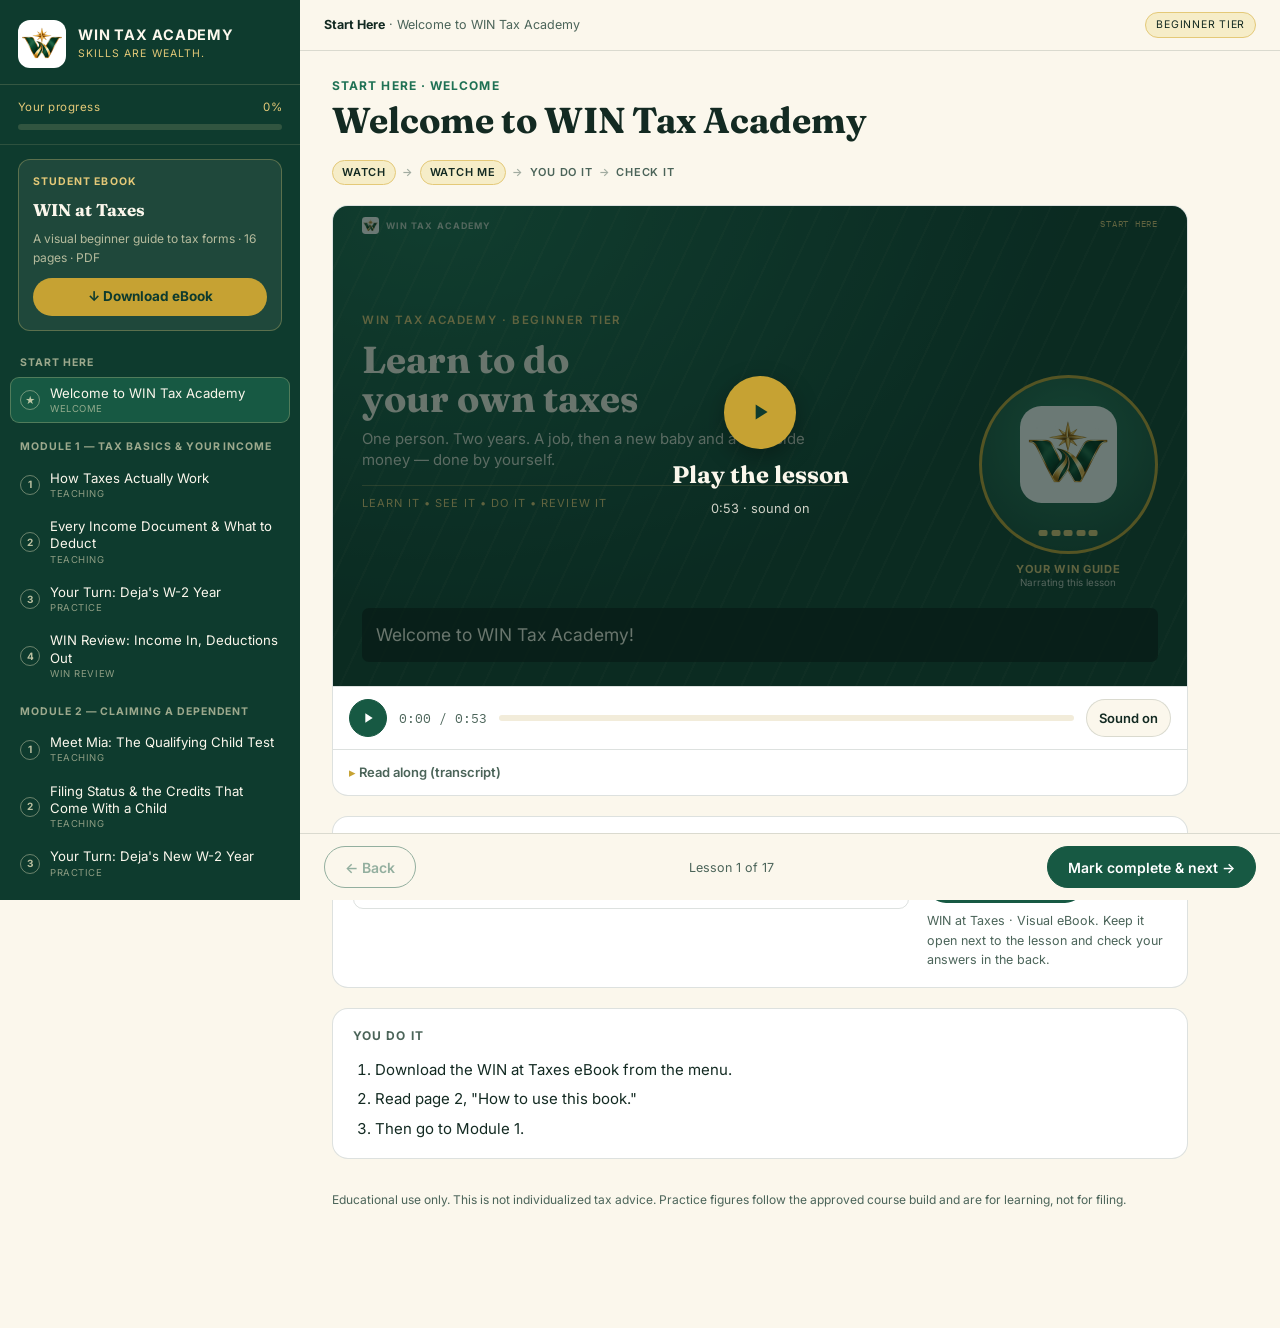
==== commit 71c8a2bd: "Improve Beginner course: 2026 figures, worked practice, balanced quizzes - Update to current IRS fig" ====
--- a/beginner/index.html
+++ b/beginner/index.html
@@ -148,7 +148,12 @@
 /* Presenter */
 .presenter{grid-area:1/2;align-self:end;display:flex;flex-direction:column;align-items:center;gap:.9cqw;z-index:1}
 .face{width:100%;aspect-ratio:1;max-width:100%;border-radius:50%;background:radial-gradient(circle at 50% 35%,#2a7a5d,#123F30);border:.45cqw solid #C6A233;position:relative;overflow:hidden}
-.face svg{position:absolute;inset:0;width:100%;height:100%}
+.face img{position:absolute;left:22%;top:16%;width:56%;height:56%;object-fit:contain;background:#fff;border-radius:22%;padding:5%}
+.bars{position:absolute;left:50%;bottom:9%;transform:translateX(-50%);display:flex;gap:6%;align-items:flex-end;width:34%;height:14%}
+.bars i{flex:1;height:25%;background:#E4C978;border-radius:2px;transition:height .2s}
+.talking .bars i{animation:eq .8s ease-in-out infinite alternate}
+.talking .bars i:nth-child(2){animation-delay:-.2s}.talking .bars i:nth-child(3){animation-delay:-.45s}.talking .bars i:nth-child(4){animation-delay:-.1s}.talking .bars i:nth-child(5){animation-delay:-.6s}
+@keyframes eq{from{height:20%}to{height:100%}}
 .face::after{content:"";position:absolute;inset:-.45cqw;border-radius:50%;box-shadow:0 0 0 0 rgba(228,201,120,.6)}
 .talking .face::after{animation:ring 1.4s ease-out infinite}
 .talking .mouth{animation:talk .32s ease-in-out infinite alternate;transform-origin:50px 52px}
@@ -226,6 +231,39 @@
 .dl.green{background:var(--green-700);color:#fff}
 .dl.green:hover{background:var(--green-600)}
 .toast{position:fixed;left:50%;bottom:calc(84px + env(safe-area-inset-bottom,0px));transform:translateX(-50%);background:var(--green-900);color:#FBF7EC;padding:10px 16px;border-radius:99px;font-size:13.5px;z-index:30;box-shadow:0 6px 20px rgba(0,0,0,.25)}
+.yr{display:inline-block;margin-top:8px;font-size:11.5px;font-weight:700;letter-spacing:.06em;text-transform:uppercase;color:var(--green-600);border:1px solid var(--line);border-radius:99px;padding:3px 10px}
+.given{display:grid;grid-template-columns:repeat(auto-fit,minmax(150px,1fr));gap:8px;margin:0 0 16px}
+.given div{background:var(--paper-2);border-radius:10px;padding:8px 12px}
+.given dt{font-size:11.5px;color:var(--ink-dim)}
+.given dd{margin:0;font-family:var(--f-mono);font-weight:600;font-size:15px}
+.steps{margin:0;padding:0;list-style:none;display:flex;flex-direction:column;gap:10px;counter-reset:st}
+.st{border:1px solid var(--line);border-radius:12px;padding:12px 14px;display:flex;flex-direction:column;gap:8px;counter-increment:st}
+.st.ok{border-color:var(--good);background:var(--good-bg)}
+.st-q{font-weight:600;display:flex;gap:10px}
+.st-q::before{content:counter(st);flex-shrink:0;width:22px;height:22px;border-radius:50%;background:var(--green-700);color:#fff;font-size:12px;display:flex;align-items:center;justify-content:center;margin-top:1px}
+.st.ok .st-q::before{content:"✓";background:var(--good)}
+.st-a{display:flex;align-items:center;gap:8px;flex-wrap:wrap;padding-left:32px}
+.amt{display:flex;align-items:center;border:1px solid var(--line);border-radius:10px;background:var(--surface);overflow:hidden}
+.amt span{padding:0 4px 0 10px;color:var(--ink-dim);font-family:var(--f-mono)}
+.amt span.u{padding:0 10px 0 4px}
+.amt input{border:0;outline:0;background:transparent;font-family:var(--f-mono);font-size:15px;width:9.5em;max-width:46vw;padding:9px 10px 9px 0;color:var(--ink)}
+.amt:focus-within{border-color:var(--green-600);box-shadow:0 0 0 3px rgba(31,113,84,.15)}
+.ch{border:1px solid var(--line);background:var(--surface);border-radius:99px;padding:7px 14px;font-size:14px;cursor:pointer}
+.ch[aria-pressed="true"]{border-color:var(--green-700);background:var(--paper-2);font-weight:600}
+.btn.sm{height:36px;padding:0 16px;font-size:13px}
+.link{border:0;background:none;color:var(--green-600);font-weight:600;font-size:13px;cursor:pointer;text-decoration:underline;text-underline-offset:3px;padding:4px}
+.st-fb{padding-left:32px;font-size:13.5px;font-weight:600}
+.st-fb.good{color:var(--good)}.st-fb.bad{color:var(--bad)}
+.st-how{padding-left:32px;font-size:13.5px;color:var(--ink-dim);font-family:var(--f-mono);line-height:1.6}
+.wk-sum{margin-top:14px;font-size:14px;color:var(--ink-dim)}
+.wk-sum b{color:var(--ink)}
+.wk-note{margin:10px 0 0;font-size:13px;color:var(--ink-dim);background:var(--paper-2);border-radius:10px;padding:10px 12px}
+.refs{display:grid;grid-template-columns:repeat(auto-fit,minmax(260px,1fr));gap:14px}
+.ref h3{margin:0 0 8px;font-family:var(--f-body);font-size:14px}
+.ref table{width:100%;border-collapse:collapse;font-size:13.5px}
+.ref td{padding:7px 0;border-bottom:1px solid var(--line);vertical-align:top}
+.ref td:last-child{text-align:right;font-family:var(--f-mono);font-weight:600;font-variant-numeric:tabular-nums;padding-left:12px;width:45%}
+.src{margin:12px 0 0;font-size:11.5px;color:var(--ink-dim)}
 .q{margin-bottom:18px}
 .q-t{font-weight:600;margin-bottom:8px}
 .opts{display:flex;flex-direction:column;gap:7px}
@@ -299,6 +337,7 @@
       <header>
         <div class="eyebrow" id="eyebrow"></div>
         <h1 class="l-h1" id="title"></h1>
+        <span class="yr" id="yr" hidden></span>
       </header>
       <div class="method" id="method"></div>
 
@@ -309,17 +348,10 @@
           <div class="vis" id="vis"></div>
           <div class="presenter" id="presenter">
             <div class="face" aria-hidden="true">
-              <svg viewBox="0 0 100 100">
-                <path d="M14 104 C16 78 32 68 50 68 C68 68 84 78 86 104 Z" fill="#C6A233"/>
-                <path d="M42 66 L50 78 L58 66 Z" fill="#F6EDC8"/>
-                <rect x="44" y="56" width="12" height="12" rx="4" fill="#8A5A3B"/>
-                <ellipse cx="50" cy="42" rx="17" ry="19" fill="#9A6646"/>
-                <path d="M31 46 C29 24 41 17 50 17 C61 17 71 24 69 46 C66 33 60 28 50 28 C41 28 35 33 31 46 Z" fill="#1E1410"/>
-                <circle cx="43.5" cy="42" r="1.8" fill="#1E1410"/><circle cx="56.5" cy="42" r="1.8" fill="#1E1410"/>
-                <ellipse class="mouth" cx="50" cy="52" rx="4.2" ry="1.9" fill="#5E2A22"/>
-              </svg>
+              <img src="logo.png" alt="">
+              <div class="bars"><i></i><i></i><i></i><i></i><i></i></div>
             </div>
-            <div class="p-label"><b>Your guide</b>Avatar video coming</div>
+            <div class="p-label"><b>Your WIN guide</b>Narrating this lesson</div>
           </div>
           <div class="caption" id="caption" aria-live="polite"></div>
           <button class="overlay" id="overlay" type="button">
@@ -337,6 +369,18 @@
         <details class="transcript" id="transcript"><summary>Read along (transcript)</summary><div class="tl" id="tl"></div></details>
       </section>
 
+      <section class="card" id="refCard" hidden>
+        <h2 class="card-h">Tax numbers you'll need</h2>
+        <div class="refs" id="refs"></div>
+        <p class="src">From IRS 2025 and 2026 inflation adjustments, the 2026 mileage notices, and the 2025 tax law changes. Practice figures only.</p>
+      </section>
+      <section class="card work" id="workCard" hidden>
+        <h2 class="card-h" id="workTitle"></h2>
+        <dl class="given" id="given"></dl>
+        <ol class="steps" id="steps"></ol>
+        <div class="wk-sum" id="wkSum" aria-live="polite"></div>
+        <p class="wk-note" id="wkNote" hidden></p>
+      </section>
       <section class="card" id="ebookCard">
         <h2 class="card-h">Follow along in the eBook</h2>
         <div class="eb">
@@ -348,7 +392,6 @@
         </div>
       </section>
       <section class="card does" id="doesCard"><h2 class="card-h">You do it</h2><ol id="does"></ol></section>
-      <section class="card" id="attachCard"><h2 class="card-h">Materials</h2><div class="chips" id="attach"></div></section>
       <section class="card" id="quizCard">
         <h2 class="card-h" id="quizLabel"></h2>
         <div id="quiz"></div>
@@ -375,8 +418,8 @@
 
 <div class="toast" id="toast" role="status" hidden></div>
 <script>
-const COURSE = [{"id": "sh", "group": "Start Here", "n": 0, "tag": "Welcome", "title": "Welcome to WIN Tax Academy", "screen": {"e": "WIN Tax Academy · Beginner Tier", "t": "Learn to do your own taxes", "s": "One person. One year. A job, then a job plus a little side money — done by yourself.", "g": "LEARN IT • SEE IT • DO IT • REVIEW IT"}, "visual": {"type": "list", "variant": "flow", "items": [{"t": "LEARN IT", "d": "How it works"}, {"t": "SEE IT", "d": "An example from Deja's year"}, {"t": "DO IT", "d": "You try it"}, {"t": "REVIEW IT", "d": "Check your work"}, {"t": "NEVER GUESS", "d": "Stop and ask instead"}]}, "lines": [{"t": "Welcome to WIN Tax Academy!", "c": null}, {"t": "This is the Beginner level.", "c": null}, {"t": "You will follow one person, Deja Marsh, through a real year of her life — her job, her family, and a little side money she makes.", "c": null}, {"t": "Each lesson gives you one new skill.", "c": 0}, {"t": "First I show you how it works.", "c": 0}, {"t": "Then I show you an example from Deja's year.", "c": 1}, {"t": "Then YOU try it yourself and check your work.", "c": [2, 3]}, {"t": "Here is the most important rule: never guess.", "c": 4}, {"t": "If something is missing or confusing, stop and ask a question instead of guessing.", "c": 4}, {"t": "By the end, you will be able to read a W-2, claim a child as a dependent, handle a simple 1099 form, and do your own taxes with confidence.", "c": null}, {"t": "This course teaches you to do YOUR OWN taxes.", "c": null}, {"t": "You do not need a special license called a PTIN.", "c": null}, {"t": "Doing taxes for other people for money is not part of this course.", "c": null}, {"t": "Open your course materials and let's meet Deja!", "c": null}], "does": ["Open your student materials.", "Then go to Module 1."], "ebook": [[2, "How to use this book"]]}, {"id": "m1l1", "group": "Module 1 — Tax Basics & Your Income", "n": 1, "tag": "Teaching", "title": "How Taxes Actually Work", "screen": {"e": "WIN Tax Academy · Module 1", "t": "How Taxes Work", "s": "Marginal ≠ Effective", "g": "MEET DEJA MARSH"}, "visual": {"type": "list", "variant": "grid", "items": [{"t": "Taxes come in layers", "d": "These layers are called brackets"}, {"t": "Deja Marsh", "d": "Works full-time · earns $68,200"}, {"t": "Marginal rate", "d": "The rate on her LAST dollar"}, {"t": "Effective rate", "d": "Total tax ÷ all income"}, {"t": "Effective is smaller", "d": "Lower layers are taxed at lower rates first"}, {"t": "Paid all year", "d": "Tax gets paid through the year, not just once"}]}, "lines": [{"t": "Welcome to Module One!", "c": null}, {"t": "Here is a big idea: taxes are paid in layers.", "c": 0}, {"t": "We call these layers brackets.", "c": 0}, {"t": "You do not pay the same tax rate on every dollar you earn.", "c": 0}, {"t": "Meet Deja Marsh.", "c": 1}, {"t": "She works full-time and earns $68,200 this year.", "c": 1}, {"t": "Some people think Deja is 'in the 22% bracket,' so she pays 22% on ALL her money.", "c": 1}, {"t": "That is wrong! It is one of the most common mistakes beginners make.", "c": 1}, {"t": "Here are two words to know.", "c": null}, {"t": "Marginal rate is the rate on her LAST dollar earned — the bracket her top dollar sits in.", "c": 2}, {"t": "Effective rate is her total tax divided by all her income.", "c": 3}, {"t": "Effective rate is always smaller than marginal rate, because the lower layers get taxed at lower rates first.", "c": 4}, {"t": "We will also learn who has to file taxes, and why the U.S. taxes get paid all through the year — not just once.", "c": 5}, {"t": "Remember that idea. It comes back later when Deja starts earning extra money.", "c": 5}], "does": ["Look over the bracket table before Lesson 2."], "ebook": [[5, "Why is take-home pay smaller?"]]}, {"id": "m1l2", "group": "Module 1 — Tax Basics & Your Income", "n": 2, "tag": "Teaching", "title": "Every Income Document & What to Deduct", "screen": {"e": "Module 1", "t": "Every Income Document & What to Deduct", "s": "W-2 • 1099-NEC • 1099-DIV • 1099-INT • SSA-1099", "g": "NO 1099? STILL TAXABLE. · DEDUCTION vs CREDIT"}, "visual": {"type": "list", "variant": "grid", "items": [{"t": "W-2", "d": "Wages and tax taken out by a job"}, {"t": "1099-NEC", "d": "Pay for contract work"}, {"t": "1099-DIV", "d": "Money from stocks"}, {"t": "1099-INT", "d": "Interest from a bank"}, {"t": "1099-R", "d": "Retirement money"}, {"t": "SSA-1099", "d": "Social Security payments"}, {"t": "No form?", "d": "Still taxable — all income counts"}, {"t": "Deduction", "d": "Shrinks the income that gets taxed"}, {"t": "Credit", "d": "Cuts money straight off the tax bill"}]}, "lines": [{"t": "Every income document tells you something different.", "c": null}, {"t": "Your job is to know each one by sight.", "c": null}, {"t": "A W-2 shows wages and tax taken out by a job.", "c": 0}, {"t": "A 1099-NEC shows pay for contract work.", "c": 1}, {"t": "A 1099-DIV shows money from stocks.", "c": 2}, {"t": "A 1099-INT shows interest from a bank.", "c": 3}, {"t": "A 1099-R shows retirement money.", "c": 4}, {"t": "An SSA-1099 shows Social Security payments.", "c": 5}, {"t": "Here is a rule beginners forget the most: ALL income counts, even without a form.", "c": 6}, {"t": "'I didn't get a 1099' is never a good reason to skip reporting money.", "c": 6}, {"t": "Now let's flip to the other side: deductions and credits.", "c": [7, 8]}, {"t": "A deduction shrinks the income that gets taxed.", "c": 7}, {"t": "A credit cuts money straight off the tax bill — and some credits can even give you a refund.", "c": 8}, {"t": "Most people today use the standard deduction instead of listing out each expense.", "c": 7}, {"t": "That changed after a 2017 tax law made the standard deduction much bigger.", "c": 7}, {"t": "Tell your client this before you start listing things like mortgage interest.", "c": 7}], "attach": ["Income Form Quick Guide", "Deduction & Credit Quick Guide"], "ebook": [[3, "Meet Alex and his W-2"], [10, "A 1099 is a clue — not the whole story"]]}, {"id": "m1l3", "group": "Module 1 — Tax Basics & Your Income", "n": 3, "tag": "Practice", "title": "Your Turn: Deja's W-2 Year", "screen": {"e": "Your Turn — Deja Marsh", "t": "Deja's W-2 Year", "s": "W-2 Wages: $68,200 · Federal Withholding: $5,100 · Traditional IRA Contribution: $2,000", "g": "FIND HER BRACKET. FIND HER RATE."}, "visual": {"type": "form", "kind": "W-2", "label": "Wage and Tax Statement · practice copy", "who": "DEJA MARSH", "boxes": [["1", "Wages, tips, other comp", "$68,200.00"], ["2", "Federal income tax withheld", "$5,100.00"], ["3", "Social Security wages", "$68,200.00"], ["4", "Social Security tax withheld", "$4,228.40"], ["5", "Medicare wages", "$68,200.00"], ["6", "Medicare tax withheld", "$988.90"], ["17", "State income tax", "$1,900.00"]], "notes": [["ira", "Traditional IRA contribution", "$2,000.00"], ["single", "Filing status", "Single · no dependents"]]}, "lines": [{"t": "Now it's your turn!", "c": null}, {"t": "Deja is single.", "c": "single"}, {"t": "Her W-2 shows $68,200 in wages, with $5,100 held back for federal tax.", "c": ["1", "2"]}, {"t": "She also put $2,000 into a traditional IRA this year.", "c": "ira"}, {"t": "First, do the adjustment: her IRA money is subtracted before we find her Adjusted Gross Income.", "c": ["1", "ira"]}, {"t": "Next, subtract the standard deduction to get her taxable income.", "c": "1"}, {"t": "Then find which bracket that number falls into — see how close she is to the edge!", "c": "1"}, {"t": "Once you know her bracket, find her effective rate: total tax divided by total wages.", "c": "1"}, {"t": "Compare the two numbers. That gap IS the whole lesson.", "c": null}, {"t": "Deja also asks about two credits: the Earned Income Tax Credit and a retirement savings credit.", "c": null}, {"t": "Don't just say yes because she asked!", "c": null}, {"t": "Check the real income limits first.", "c": null}, {"t": "If you don't know a limit, stop and look it up — never guess.", "c": null}], "does": ["Find Deja's AGI after subtracting her IRA money.", "Subtract the standard deduction to find her taxable income.", "Find her bracket and her effective rate.", "Check if her income is low enough for the Saver's Credit — write down what you'd check first.", "Finish with LOOK → ENTER → COMPARE."], "quiz": {"label": "Practice check · 4 questions", "qs": [{"q": "Deja's wages minus her IRA money equals her:", "o": ["Taxable income", "Adjusted Gross Income", "Standard deduction"], "a": 1}, {"q": "Her taxable income lands in which bracket?", "o": ["12%", "22%", "24%"], "a": 1}, {"q": "Deja says, 'I'm in the 22% bracket, so I pay 22% on everything.' What do you say?", "o": ["Agree with her", "Explain that only money inside that bracket is taxed at 22%", "Just round her tax up to 22% of her wages"], "a": 1}, {"q": "She asks if she can get the Saver's Credit. What do you do?", "o": ["Say yes because she has an IRA", "Check this year's income limit against her AGI first", "Say no without checking"], "a": 1}]}, "ebook": [[3, "Meet Alex and his W-2"], [4, "What do the W-2 boxes mean?"], [6, "Let's do the Medicare math"]]}, {"id": "m1l4", "group": "Module 1 — Tax Basics & Your Income", "n": 4, "tag": "WIN Review", "title": "WIN Review: Income In, Deductions Out", "screen": {"e": "WIN Review · Module 1", "t": "Income In, Deductions Out", "s": "", "g": "MARGINAL ≠ EFFECTIVE · ALL INCOME COUNTS · CHECK BEFORE YOU GIVE A CREDIT"}, "visual": {"type": "list", "variant": "check", "items": [{"t": "Marginal ≠ Effective", "d": "Effective is the smaller number"}, {"t": "All income counts", "d": "Form or no form"}, {"t": "Deduction vs credit", "d": "Shrinks taxed income vs cuts the bill"}, {"t": "Check before you give a credit", "d": "Limit first, then decide"}]}, "lines": [{"t": "Let's lock in Module One.", "c": null}, {"t": "Marginal rate is the rate on the LAST dollar.", "c": 0}, {"t": "Effective rate is total tax divided by total income — and it is always the smaller number.", "c": 0}, {"t": "Every income document tells you something different, and money counts as income whether or not a form shows up.", "c": 1}, {"t": "A deduction shrinks the income that gets taxed.", "c": 2}, {"t": "A credit cuts the tax bill directly — and some credits can even send money back to you.", "c": 2}, {"t": "And here's the habit that ties it all together: never give someone a credit just because they asked or brought in a form.", "c": 3}, {"t": "Check this year's limit, make sure they qualify, THEN decide.", "c": 3}], "quiz": {"label": "Module 1 WIN Review · 5 questions", "qs": [{"q": "What is the difference between marginal and effective rate?", "o": ["They are the same thing", "Marginal is the rate on the top bracket; effective is total tax divided by total income", "Effective is always the bigger number"], "a": 1}, {"q": "A client got cash for work and no 1099. Does it count as income?", "o": ["No", "Yes, all income counts unless a rule says otherwise", "Only if it's over $10,000"], "a": 1}, {"q": "A deduction is worth:", "o": ["A flat dollar amount for everyone", "Your tax rate times the amount", "Nothing unless you list every expense"], "a": 1}, {"q": "Most people today use:", "o": ["The standard deduction", "A list of every single expense", "Neither one"], "a": 0}, {"q": "A client asks for a credit you haven't checked yet. What do you do?", "o": ["Give it to them because they asked", "Check this year's limit first", "Say no automatically"], "a": 1}]}}, {"id": "m2l1", "group": "Module 2 — Claiming a Dependent", "n": 1, "tag": "Teaching", "title": "Meet Mia: The Qualifying Child Test", "screen": {"e": "Module 2 · Claiming a Dependent", "t": "The Qualifying Child Test", "s": "RELATIONSHIP • AGE • LIVES WITH YOU • SUPPORT", "g": "ONE NEW BABY CHANGES THE WHOLE RETURN"}, "visual": {"type": "list", "variant": "check", "items": [{"t": "Relationship", "d": "Mia is Deja's own daughter"}, {"t": "Age", "d": "Under 19, or under 24 and a full-time student"}, {"t": "Lives with you", "d": "More than half the year"}, {"t": "Support", "d": "Child can't pay for more than half of their own support"}, {"t": "Mia qualifies", "d": "All four checks pass"}]}, "lines": [{"t": "Deja's daughter Mia was born in January this year.", "c": null}, {"t": "Before anything else changes, we must check that Mia really counts as Deja's dependent.", "c": null}, {"t": "Having a daughter doesn't automatically mean you can claim her — you have to check first.", "c": null}, {"t": "The qualifying child test has four parts.", "c": null}, {"t": "Relationship: Mia is Deja's own daughter — check!", "c": 0}, {"t": "Age: the child must be under 19, or under 24 and a full-time student.", "c": 1}, {"t": "Mia is a newborn — check!", "c": 1}, {"t": "Lives with you: the child must live with you more than half the year.", "c": 2}, {"t": "Mia lived with Deja her whole life so far — check!", "c": 2}, {"t": "Support: the child can't pay for more than half of their own support.", "c": 3}, {"t": "A newborn obviously can't — check!", "c": 3}, {"t": "All four checks pass, so Mia is Deja's qualifying child.", "c": 4}], "attach": ["Dependent Qualifying Test Quick Guide"], "ebook": [[9, "Who can be a dependent?"]]}, {"id": "m2l2", "group": "Module 2 — Claiming a Dependent", "n": 2, "tag": "Teaching", "title": "Filing Status & the Credits That Come With a Child", "screen": {"e": "Module 2", "t": "Filing Status & Family Credits", "s": "Head of Household · Child Tax Credit: up to $2,000 per child", "g": "CHECK EIC LIMITS BEFORE YOU PROMISE IT"}, "visual": {"type": "list", "variant": "grid", "items": [{"t": "Not married", "d": "Deja is single"}, {"t": "Pays for the home", "d": "More than half the cost"}, {"t": "Mia lived with her", "d": "All year"}, {"t": "Head of Household", "d": "Bigger standard deduction · better brackets"}, {"t": "Child Tax Credit", "d": "Up to $2,000 per child under 17"}, {"t": "Earned Income Tax Credit", "d": "Check this year's income limit first"}]}, "lines": [{"t": "Deja is not married.", "c": 0}, {"t": "She pays more than half the cost of her home.", "c": 1}, {"t": "And Mia lived with her all year.", "c": 2}, {"t": "That means Deja now files as Head of Household instead of Single.", "c": 3}, {"t": "Head of Household gets a bigger standard deduction and better tax brackets — both help Deja.", "c": 3}, {"t": "Claiming Mia also unlocks the Child Tax Credit: up to $2,000 for a qualifying child under 17.", "c": 4}, {"t": "This comes straight off her tax bill, not off her income.", "c": 4}, {"t": "Deja might also ask about the Earned Income Tax Credit.", "c": 5}, {"t": "Don't just say yes because she has a baby now!", "c": 5}, {"t": "The EIC has income limits that change every year.", "c": 5}, {"t": "Check this year's limit against her real income first.", "c": 5}], "attach": ["Dependent & Credit Quick Guide"], "ebook": [[7, "Filing status: start with the facts"], [8, "Two homes. Two different questions."]]}, {"id": "m2l3", "group": "Module 2 — Claiming a Dependent", "n": 3, "tag": "Practice", "title": "Your Turn: Deja's New W-2 Year", "screen": {"e": "Your Turn — Deja Marsh", "t": "Deja's New W-2 Year", "s": "Head of Household · Wages: $71,300 · Federal Withholding: $6,250", "g": "WHAT'S HER STATUS? WHAT'S HER REFUND?"}, "visual": {"type": "form", "kind": "W-2", "label": "Wage and Tax Statement · practice copy", "who": "DEJA MARSH", "boxes": [["1", "Wages, tips, other comp", "$71,300.00"], ["2", "Federal income tax withheld", "$6,250.00"]], "notes": [["hoh", "Filing status", "Head of Household"], ["mia", "Dependent", "Mia (born in January)"], ["sd", "Head of Household standard deduction", "$21,900.00"]]}, "lines": [{"t": "Now it's your turn!", "c": null}, {"t": "Deja's new W-2 shows $71,300 in wages, with $6,250 held back for federal tax.", "c": ["1", "2"]}, {"t": "This year she files as Head of Household and claims Mia.", "c": ["hoh", "mia"]}, {"t": "Start with her Head of Household standard deduction — it's bigger than the Single amount she used last year.", "c": "sd"}, {"t": "Subtract it from her wages to get taxable income.", "c": ["1", "sd"]}, {"t": "Find her bracket.", "c": null}, {"t": "Figure out her tax, then subtract the full $2,000 Child Tax Credit.", "c": "mia"}, {"t": "Compare what's left to her withholding to find her refund.", "c": "2"}], "does": ["Check Deja's filing status and why she qualifies for it.", "Subtract the Head of Household standard deduction ($21,900) from her wages.", "Find her tax bracket.", "Subtract the $2,000 Child Tax Credit from her tax.", "Compare her tax after credits to her $6,250 withholding to find her refund."], "quiz": {"label": "Practice check · 4 questions", "qs": [{"q": "Deja's filing status this year is:", "o": ["Single", "Head of Household", "Married Filing Jointly"], "a": 1}, {"q": "Her taxable income of $49,400 falls in the:", "o": ["10% bracket", "12% bracket", "22% bracket"], "a": 1}, {"q": "The Child Tax Credit for Mia cuts Deja's tax bill by:", "o": ["$1,000", "$2,000", "$4,000"], "a": 1}, {"q": "Compared to her $6,250 withholding, Deja's tax after credits means:", "o": ["She owes more money", "She gets a refund", "She breaks even exactly"], "a": 1}]}, "ebook": [[7, "Filing status: start with the facts"], [9, "Who can be a dependent?"]]}, {"id": "m2l4", "group": "Module 2 — Claiming a Dependent", "n": 4, "tag": "WIN Review", "title": "WIN Review: Dependents, Status & Credits", "screen": {"e": "WIN Review · Module 2", "t": "Dependents, Status & Credits", "s": "", "g": "FOUR-PART TEST · HOH BEATS SINGLE · CHECK EIC FIRST"}, "visual": {"type": "list", "variant": "check", "items": [{"t": "Four-part qualifying child test", "d": "Relationship · age · lives with you · support"}, {"t": "Head of Household beats Single", "d": "Bigger standard deduction, better brackets"}, {"t": "Child Tax Credit", "d": "Up to $2,000 per child, off the tax bill"}, {"t": "Check EIC before you promise it", "d": "This year's income limit first"}]}, "lines": [{"t": "Claiming a dependent means passing all four parts of the qualifying child test: relationship, age, lives with you, and support.", "c": 0}, {"t": "Pass all four, and you can claim the child.", "c": 0}, {"t": "Having a qualifying child at home can also unlock Head of Household status — a bigger standard deduction and better brackets than Single — plus the Child Tax Credit, worth up to $2,000 per child, straight off the tax bill.", "c": [1, 2]}, {"t": "And here's the habit that protects every client: never promise the Earned Income Tax Credit just because someone has a child.", "c": 3}, {"t": "Check this year's income limit first.", "c": 3}], "quiz": {"label": "Module 2 WIN Review · 5 questions", "qs": [{"q": "To claim Mia as a qualifying child, she must have lived with Deja for:", "o": ["The full year only", "More than half the year", "Any amount of time"], "a": 1}, {"q": "Head of Household status requires Deja to:", "o": ["Be married", "Pay more than half the cost of her home for a qualifying person", "Have two or more dependents"], "a": 1}, {"q": "The Child Tax Credit is worth up to:", "o": ["$1,000", "$2,000", "$3,000 per qualifying child"], "a": 1}, {"q": "Before promising a client the Earned Income Tax Credit, you should:", "o": ["Assume they qualify because they have a child", "Check this year's income limit first", "Tell them no automatically"], "a": 1}, {"q": "Head of Household's standard deduction compared to Single is:", "o": ["Lower", "The same", "Higher"], "a": 2}]}}, {"id": "m3l1", "group": "Module 3 — Your 1099 Income", "n": 1, "tag": "Teaching", "title": "What a 1099-NEC Means for Your Return", "screen": {"e": "Module 3 · Your 1099 Income", "t": "What a 1099-NEC Means", "s": "Pay for contract work · Issued at $600+", "g": "NO 1099? STILL TAXABLE."}, "visual": {"type": "form", "kind": "1099-NEC", "label": "Nonemployee Compensation · practice copy", "who": "DEJA MARSH", "payer": "Farmers-market co-op", "boxes": [["1", "Nonemployee compensation", "$4,200.00"], ["4", "Federal income tax withheld", "(blank)"]], "notes": [["n600", "Form is sent when pay reaches", "$600 or more"], ["ntax", "Is the money taxable?", "Yes — form or no form"]]}, "lines": [{"t": "Deja started decorating cakes on weekends for a local farmers-market group.", "c": null}, {"t": "At the end of the year, they send her a Form 1099-NEC — this shows what they paid her for her work.", "c": "1"}, {"t": "A business must send a 1099-NEC to anyone it pays $600 or more in a year.", "c": "n600"}, {"t": "But that $600 rule is only about when the FORM has to be sent — not about when the money becomes taxable.", "c": "n600"}, {"t": "Deja owes tax on every dollar, whether a form shows up or not.", "c": "ntax"}, {"t": "No employer is taking tax out of this money for her, and that matters for what's next.", "c": "4"}], "ebook": [[10, "A 1099 is a clue — not the whole story"]]}, {"id": "m3l2", "group": "Module 3 — Your 1099 Income", "n": 2, "tag": "Teaching", "title": "Simple Business Expenses & Net Profit", "screen": {"e": "Module 3", "t": "Simple Expenses & Net Profit", "s": "Ordinary and needed", "g": "SCHEDULE C → NET PROFIT → FORM 1040"}, "visual": {"type": "list", "variant": "flow", "items": [{"t": "1099 pay", "d": "What she was paid"}, {"t": "− Business costs", "d": "Ordinary and necessary"}, {"t": "= Net profit", "d": "This is what gets taxed"}, {"t": "Schedule C", "d": "Where the income and costs go"}, {"t": "Form 1040", "d": "Where net profit lands"}, {"t": "+ Self-employment tax", "d": "On top of income tax"}]}, "lines": [{"t": "Deja can subtract her real business costs from what she was paid.", "c": [0, 1]}, {"t": "What's left is called her net profit, and net profit — not the full 1099 amount — is what gets taxed.", "c": 2}, {"t": "A cost counts if it's ordinary (common for a cake business) and necessary (helpful for it).", "c": 1}, {"t": "Supplies and driving miles for deliveries both count.", "c": 1}, {"t": "This income and these costs go on a form called Schedule C, and the net profit flows onto Deja's Form 1040.", "c": [3, 4]}, {"t": "Because this is self-employment money — no employer is taking out Social Security or Medicare for her — that same net profit also owes self-employment tax, ON TOP OF regular income tax.", "c": 5}, {"t": "We'll see both together in Lesson 3.", "c": null}], "attach": ["1099 & Schedule C Basics Quick Guide"], "ebook": [[11, "Business expense or personal expense?"]]}, {"id": "m3l3", "group": "Module 3 — Your 1099 Income", "n": 3, "tag": "Practice", "title": "Your Turn: Deja's Cake Gig", "screen": {"e": "Your Turn — Deja's Cake Gig", "t": "What's Her Net Profit?", "s": "1099-NEC: $4,200 · Supplies: $600 · Mileage: 310 mi", "g": "WHAT'S HER NET PROFIT?"}, "visual": {"type": "list", "variant": "ledger", "items": [{"t": "1099-NEC pay", "d": "$4,200"}, {"t": "Supplies", "d": "− $600"}, {"t": "Mileage deduction", "d": "− 310 miles × standard rate"}, {"t": "Net profit", "d": "= ?"}, {"t": "Extra tax on net profit", "d": "?"}]}, "lines": [{"t": "Deja's 1099-NEC shows $4,200 in pay.", "c": 0}, {"t": "She kept her receipts: $600 in supplies, and a mileage log showing 310 business miles at the standard rate.", "c": [1, 2]}, {"t": "Work out her net profit: start with the $4,200, subtract her supplies, then subtract her mileage deduction.", "c": [0, 1, 2, 3]}, {"t": "That net profit is what goes on her Form 1040 — and it's also the number her self-employment tax is based on.", "c": [3, 4]}], "does": ["Find the pay amount on Deja's 1099-NEC.", "Subtract her $600 in supplies.", "Find and subtract her mileage deduction (310 miles at the standard rate).", "Write down her net profit.", "Name the extra tax that applies to that net profit besides income tax."], "quiz": {"label": "Practice check · 4 questions", "qs": [{"q": "Deja's 1099-NEC shows pay of:", "o": ["$3,392", "$4,200", "$600"], "a": 1}, {"q": "Her net profit after expenses is about:", "o": ["$4,200", "$3,392", "$808"], "a": 1}, {"q": "Net profit from a 1099-NEC goes on the return through:", "o": ["A W-2 only", "Schedule C, then Form 1040", "It isn't reported"], "a": 1}, {"q": "Because her net profit is self-employment money, Deja should also expect:", "o": ["No extra tax", "Self-employment tax on top of income tax", "An automatic refund"], "a": 1}]}, "ebook": [[10, "A 1099 is a clue — not the whole story"], [11, "Business expense or personal expense?"]]}, {"id": "m3l4", "group": "Module 3 — Your 1099 Income", "n": 4, "tag": "WIN Review", "title": "WIN Review: 1099 Income & Net Profit", "screen": {"e": "WIN Review · Module 3", "t": "1099 Income & Net Profit", "s": "", "g": "$600+ = A 1099-NEC · ALL INCOME COUNTS · INCOME TAX + SE TAX"}, "visual": {"type": "list", "variant": "check", "items": [{"t": "$600+ = a 1099-NEC gets sent", "d": "The form rule, not the tax rule"}, {"t": "All income counts", "d": "Form or no form"}, {"t": "Ordinary & necessary costs", "d": "Shrink pay down to net profit on Schedule C"}, {"t": "Net profit owes two taxes", "d": "Income tax + self-employment tax"}]}, "lines": [{"t": "A 1099-NEC gets sent once someone pays $600 or more for work in a year — but the income counts either way, form or no form.", "c": [0, 1]}, {"t": "Costs that are ordinary and necessary shrink the pay down to net profit on Schedule C, and that net profit is what lands on Form 1040.", "c": 2}, {"t": "Because no employer took out Social Security or Medicare for this money, that same net profit also owes self-employment tax — ON TOP OF regular income tax, not instead of it.", "c": 3}, {"t": "And remember the rule from Module 1: no receipt, no deduction.", "c": 2}], "quiz": {"label": "Module 3 WIN Review · 5 questions", "qs": [{"q": "A 1099-NEC must be sent once a payer pays a contractor:", "o": ["Any amount", "$600 or more in a year", "$10,000 or more"], "a": 1}, {"q": "Income with no 1099 sent is:", "o": ["Not taxable", "Still taxable", "Only taxable if over $1,000"], "a": 1}, {"q": "A business expense must be:", "o": ["Convenient", "Ordinary and necessary", "Pre-approved"], "a": 1}, {"q": "Net profit from a 1099-NEC is reported on:", "o": ["Schedule C, then Form 1040", "The 1099 itself", "A W-2"], "a": 0}, {"q": "Self-employment tax applies:", "o": ["Instead of income tax", "On top of income tax", "Only if you choose it"], "a": 1}]}}, {"id": "m4l1", "group": "Module 4 — Put It All Together & File", "n": 1, "tag": "Teaching", "title": "Choosing How to File", "screen": {"e": "Module 4 · Put It All Together", "t": "Choosing How to File", "s": "E-file or paper", "g": "THIS GETS YOU READY TO FILE YOUR OWN RETURN — NOT OTHER PEOPLE'S"}, "visual": {"type": "list", "variant": "grid", "items": [{"t": "W-2", "d": "From her job"}, {"t": "Dependent", "d": "Mia"}, {"t": "1099-NEC", "d": "From the cake gig"}, {"t": "E-file", "d": "Faster · catches math mistakes · quicker refunds"}, {"t": "Your own return", "d": "No PTIN needed"}, {"t": "Other people's returns, for pay", "d": "Needs a PTIN · not part of this course"}]}, "lines": [{"t": "Deja has everything she needs now: a W-2, a dependent, and a 1099-NEC.", "c": [0, 1, 2]}, {"t": "Most people e-file — it's faster, it catches simple math mistakes, and refunds come back sooner than with paper.", "c": 3}, {"t": "This course gets you ready to do YOUR OWN return with confidence.", "c": 4}, {"t": "It does not make you a paid tax preparer, and you do not need a special license called a PTIN.", "c": 4}, {"t": "A PTIN is only needed to prepare returns for OTHER people for pay.", "c": 5}], "attach": ["Filing & Accuracy Quick Guide"], "ebook": [[14, "Your one-page tax document checklist"]]}, {"id": "m4l2", "group": "Module 4 — Put It All Together & File", "n": 2, "tag": "Teaching", "title": "The Accuracy Habit", "screen": {"e": "Module 4", "t": "The Accuracy Habit", "s": "LOOK → ENTER → COMPARE", "g": "CATCH MISTAKES BEFORE YOU SUBMIT"}, "visual": {"type": "list", "variant": "check", "items": [{"t": "LOOK", "d": "At the document"}, {"t": "ENTER", "d": "Exactly what it says"}, {"t": "COMPARE", "d": "What you typed vs. what you expected"}, {"t": "Every document on the return?", "d": "Final check"}, {"t": "Filing status matches real life?", "d": "Final check"}, {"t": "Numbers match the documents?", "d": "Final check"}]}, "lines": [{"t": "Every lesson in this course points back to the same habit: LOOK at the document.", "c": 0}, {"t": "ENTER exactly what it says.", "c": 1}, {"t": "COMPARE what you typed to what you expected.", "c": 2}, {"t": "This habit catches the biggest mistakes — the wrong filing status, a missing document, or a typo in a number.", "c": [0, 1, 2]}, {"t": "Before Deja sends in her return, she checks one more time: Did every document show up on the return?", "c": 3}, {"t": "Does her filing status match her real life?", "c": 4}, {"t": "Do the numbers match the documents?", "c": 5}, {"t": "If something looks wrong or missing, she stops and fixes it BEFORE she files — never after.", "c": null}], "ebook": [[12, "Before you send a return, check it"], [13, "Spot the mistake"]]}, {"id": "m4l3", "group": "Module 4 — Put It All Together & File", "n": 3, "tag": "Capstone", "title": "Your Turn: Deja's Full Year", "screen": {"e": "Your Turn — Deja's Full Year", "t": "What Does She Owe — or Get Back?", "s": "W-2: $71,300 · 1099 Net Profit: $3,392 · Dependent: Mia", "g": "WHAT DOES SHE OWE — OR GET BACK?"}, "visual": {"type": "list", "variant": "ledger", "items": [{"t": "W-2 wages", "d": "$71,300"}, {"t": "1099 net profit", "d": "+ $3,392"}, {"t": "Total income", "d": "= ?"}, {"t": "Head of Household standard deduction", "d": "− ?"}, {"t": "Taxable income · income tax", "d": "= ?"}, {"t": "Child Tax Credit", "d": "− $2,000"}, {"t": "Self-employment tax", "d": "+ ?"}, {"t": "Compare to withholding", "d": "$6,250"}]}, "lines": [{"t": "Time to put every piece together!", "c": null}, {"t": "Deja's W-2 shows $71,300 in wages.", "c": 0}, {"t": "Her cake business added $3,392 in net profit.", "c": 1}, {"t": "She files as Head of Household and claims Mia.", "c": null}, {"t": "Add her W-2 wages and her 1099 net profit together for total income.", "c": [0, 1, 2]}, {"t": "Subtract the Head of Household standard deduction to get taxable income, then figure her tax.", "c": [3, 4]}, {"t": "Subtract the $2,000 Child Tax Credit.", "c": 5}, {"t": "Then add the self-employment tax from her net profit — that's a separate line, on top of her income tax.", "c": 6}, {"t": "Compare the total to her $6,250 withholding to find her refund or what she owes.", "c": 7}], "does": ["Add Deja's W-2 wages and 1099 net profit together for total income.", "Subtract the Head of Household standard deduction to find taxable income.", "Figure her income tax, then subtract the $2,000 Child Tax Credit.", "Add the self-employment tax from her net profit.", "Compare her total tax to her withholding to find her refund or what she owes."], "quiz": {"label": "Capstone · 5 questions", "qs": [{"q": "Deja's total income this year (W-2 plus 1099 net profit) is:", "o": ["$71,300", "$74,692", "$78,892"], "a": 1}, {"q": "After the standard deduction, her taxable income is:", "o": ["$49,400", "$52,792", "$74,692"], "a": 1}, {"q": "Which tax applies on top of regular income tax because of her 1099 income?", "o": ["None", "Self-employment tax", "Payroll tax"], "a": 1}, {"q": "After the Child Tax Credit and comparing to her withholding, Deja:", "o": ["Owes the IRS", "Gets a refund", "Breaks even exactly"], "a": 1}, {"q": "Did Deja need a PTIN to do her own return this way?", "o": ["True — a PTIN is always needed", "False — a PTIN is only needed to do OTHER people's returns for pay"], "a": 1}]}, "ebook": [[12, "Before you send a return, check it"], [14, "Your one-page tax document checklist"]]}, {"id": "m4l4", "group": "Module 4 — Put It All Together & File", "n": 4, "tag": "Final", "title": "WIN Review: Final Assessment", "screen": {"e": "WIN Review — Final Assessment", "t": "One Year. Done by Herself.", "s": "One W-2. One 1099. One dependent.", "g": "LOOK → ENTER → COMPARE, EVERY TIME"}, "visual": {"type": "list", "variant": "check", "items": [{"t": "Read a W-2", "d": "Her own paystub, first time"}, {"t": "Claim a dependent", "d": "The right way"}, {"t": "Report a 1099-NEC", "d": "Read it and report it"}, {"t": "Do her own return", "d": "Start to finish · no PTIN"}, {"t": "LOOK → ENTER → COMPARE", "d": "Every time"}, {"t": "Never guess", "d": "Stop and ask"}]}, "lines": [{"t": "Deja Marsh started this course as a W-2 employee reading her own paystub for the first time.", "c": 0}, {"t": "She's finishing it able to claim a dependent the right way, read and report a 1099-NEC, and do her own return start to finish — no business, no bookkeeping, no PTIN needed.", "c": [1, 2, 3]}, {"t": "That's the whole course in one habit: LOOK at the document.", "c": 4}, {"t": "ENTER what it actually says.", "c": 4}, {"t": "COMPARE it to what you expect.", "c": 4}, {"t": "And when something doesn't add up, stop and ask — never guess.", "c": 5}], "quiz": {"label": "Final Assessment · 6 questions", "final": true, "qs": [{"q": "A qualifying child must live with the taxpayer for:", "o": ["Any amount of time", "More than half the year", "The full year only"], "a": 1}, {"q": "Head of Household status requires paying more than half the cost of a home for:", "o": ["Any relative", "A qualifying person", "Yourself only"], "a": 1}, {"q": "A 1099-NEC must be sent once a payer pays a contractor:", "o": ["Any amount", "$600 or more in a year", "$10,000 or more"], "a": 1}, {"q": "Net profit from 1099 income is subject to:", "o": ["Income tax only", "Income tax and self-employment tax", "No tax until withdrawn"], "a": 1}, {"q": "The accuracy habit taught in this course is:", "o": ["Guess and move on", "LOOK, ENTER, COMPARE", "Skip anything confusing"], "a": 1}, {"q": "Finishing this course means Deja — and you — can:", "o": ["Prepare returns for other people for pay", "Confidently do your own return with W-2 and 1099 income", "Automatically get a PTIN"], "a": 1}]}, "ebook": [[16, "You have a starting point"], [15, "Answer key"]]}];
-const DURS = {"sh-0": 1.75, "sh-1": 1.44, "sh-2": 7.5, "sh-3": 1.88, "sh-4": 1.59, "sh-5": 2.38, "sh-6": 2.12, "sh-7": 2.53, "sh-8": 4.68, "sh-9": 9.22, "sh-10": 2.27, "sh-11": 2.61, "sh-12": 3.81, "sh-13": 2.59, "m1l1-0": 1.52, "m1l1-1": 2.64, "m1l1-2": 1.59, "m1l1-3": 3.06, "m1l1-4": 1.2, "m1l1-5": 4.15, "m1l1-6": 6.27, "m1l1-7": 3.53, "m1l1-8": 1.41, "m1l1-9": 5.28, "m1l1-10": 3.47, "m1l1-11": 6.19, "m1l1-12": 6.77, "m1l1-13": 4.6, "m1l2-0": 2.66, "m1l2-1": 2.01, "m1l2-2": 3.4, "m1l2-3": 3.45, "m1l2-4": 2.93, "m1l2-5": 3.03, "m1l2-6": 2.46, "m1l2-7": 3.53, "m1l2-8": 4.7, "m1l2-9": 4.44, "m1l2-10": 3.03, "m1l2-11": 2.38, "m1l2-12": 5.04, "m1l2-13": 4.62, "m1l2-14": 4.81, "m1l2-15": 3.97, "m1l3-0": 1.07, "m1l3-1": 1.1, "m1l3-2": 8.46, "m1l3-3": 4.0, "m1l3-4": 6.16, "m1l3-5": 3.5, "m1l3-6": 4.26, "m1l3-7": 5.38, "m1l3-8": 2.77, "m1l3-9": 6.14, "m1l3-10": 1.83, "m1l3-11": 1.91, "m1l3-12": 2.8, "m1l4-0": 1.49, "m1l4-1": 2.56, "m1l4-2": 5.85, "m1l4-3": 6.56, "m1l4-4": 2.38, "m1l4-5": 4.96, "m1l4-6": 6.64, "m1l4-7": 3.13, "m2l1-0": 3.03, "m2l1-1": 4.94, "m2l1-2": 4.49, "m2l1-3": 2.32, "m2l1-4": 2.64, "m2l1-5": 4.81, "m2l1-6": 1.44, "m2l1-7": 3.47, "m2l1-8": 2.77, "m2l1-9": 3.55, "m2l1-10": 1.88, "m2l1-11": 3.6, "m2l2-0": 1.28, "m2l2-1": 2.06, "m2l2-2": 1.57, "m2l2-3": 3.6, "m2l2-4": 5.36, "m2l2-5": 7.21, "m2l2-6": 2.87, "m2l2-7": 3.16, "m2l2-8": 2.38, "m2l2-9": 2.95, "m2l2-10": 2.95, "m2l3-0": 1.07, "m2l3-1": 9.93, "m2l3-2": 2.9, "m2l3-3": 5.85, "m2l3-4": 2.85, "m2l3-5": 1.1, "m2l3-6": 4.68, "m2l3-7": 2.95, "m2l4-0": 8.18, "m2l4-1": 2.14, "m2l4-2": 14.08, "m2l4-3": 7.31, "m2l4-4": 1.96, "m3l1-0": 4.55, "m3l1-1": 6.5, "m3l1-2": 6.11, "m3l1-3": 6.58, "m3l1-4": 3.87, "m3l1-5": 4.7, "m3l2-0": 3.71, "m3l2-1": 6.19, "m3l2-2": 5.15, "m3l2-3": 3.03, "m3l2-4": 7.26, "m3l2-5": 11.7, "m3l2-6": 1.99, "m3l3-0": 4.94, "m3l3-1": 7.84, "m3l3-2": 7.84, "m3l3-3": 6.79, "m3l4-0": 9.93, "m3l4-1": 8.86, "m3l4-2": 11.13, "m3l4-3": 3.84, "m4l1-0": 5.93, "m4l1-1": 6.64, "m4l1-2": 3.29, "m4l1-3": 5.28, "m4l1-4": 4.1, "m4l2-0": 4.0, "m4l2-1": 1.59, "m4l2-2": 2.06, "m4l2-3": 6.35, "m4l2-4": 6.19, "m4l2-5": 2.38, "m4l2-6": 1.88, "m4l2-7": 5.09, "m4l3-0": 1.72, "m4l3-1": 4.73, "m4l3-2": 5.02, "m4l3-3": 2.4, "m4l3-4": 5.17, "m4l3-5": 5.49, "m4l3-6": 2.8, "m4l3-7": 5.8, "m4l3-8": 6.66, "m4l4-0": 5.8, "m4l4-1": 11.81, "m4l4-2": 3.0, "m4l4-3": 1.46, "m4l4-4": 1.49, "m4l4-5": 3.03};
+const COURSE = [{"id": "sh", "group": "Start Here", "n": 0, "tag": "Welcome", "title": "Welcome to WIN Tax Academy", "screen": {"e": "WIN Tax Academy · Beginner Tier", "t": "Learn to do your own taxes", "s": "One person. Two years. A job, then a new baby and a little side money — done by yourself.", "g": "LEARN IT • SEE IT • DO IT • REVIEW IT"}, "visual": {"type": "list", "variant": "flow", "items": [{"t": "LEARN IT", "d": "How it works"}, {"t": "SEE IT", "d": "An example from Deja's life"}, {"t": "DO IT", "d": "You try it"}, {"t": "REVIEW IT", "d": "Check your work"}, {"t": "NEVER GUESS", "d": "Stop and ask instead"}]}, "lines": [{"t": "Welcome to WIN Tax Academy!", "c": null}, {"t": "This is the Beginner level.", "c": null}, {"t": "You will follow one person, Deja Marsh, through two years of her life — her job, her new baby, and a little side money she makes.", "c": null}, {"t": "Each lesson gives you one new skill.", "c": 0}, {"t": "First I show you how it works.", "c": 0}, {"t": "Then I show you an example from Deja's life.", "c": 1}, {"t": "Then YOU try it yourself and check your work.", "c": [2, 3]}, {"t": "Here is the most important rule: never guess.", "c": 4}, {"t": "If something is missing or confusing, stop and ask a question instead of guessing.", "c": 4}, {"t": "By the end, you will be able to read a W-2, claim a child as a dependent, handle a simple 1099 form, and do your own taxes with confidence.", "c": null}, {"t": "This course teaches you to do YOUR OWN taxes.", "c": null}, {"t": "You do not need a special license called a PTIN.", "c": null}, {"t": "Doing taxes for other people for money is not part of this course.", "c": null}, {"t": "Download your WIN at Taxes eBook, and let's meet Deja!", "c": null}], "does": ["Download the WIN at Taxes eBook from the menu.", "Read page 2, \"How to use this book.\"", "Then go to Module 1."], "ebook": [[2, "How to use this book"]]}, {"id": "m1l1", "group": "Module 1 — Tax Basics & Your Income", "n": 1, "tag": "Teaching", "title": "How Taxes Actually Work", "year": "Tax year 2025", "screen": {"e": "WIN Tax Academy · Module 1", "t": "How Taxes Work", "s": "Marginal ≠ Effective", "g": "MEET DEJA MARSH"}, "visual": {"type": "list", "variant": "grid", "items": [{"t": "Taxes come in layers", "d": "These layers are called brackets"}, {"t": "Deja Marsh", "d": "Worked full-time · earned $68,200"}, {"t": "Marginal rate", "d": "The rate on her LAST dollar"}, {"t": "Effective rate", "d": "Total tax ÷ all income"}, {"t": "Effective is smaller", "d": "Lower layers are taxed at lower rates first"}, {"t": "Paid all year", "d": "Tax gets paid through the year, not just once"}]}, "lines": [{"t": "Welcome to Module One!", "c": null}, {"t": "Here is a big idea: taxes are paid in layers.", "c": 0}, {"t": "We call these layers brackets.", "c": 0}, {"t": "You do not pay the same tax rate on every dollar you earn.", "c": 0}, {"t": "Meet Deja Marsh.", "c": 1}, {"t": "Last year, she worked full-time and earned $68,200.", "c": 1}, {"t": "Some people think Deja is 'in the 22% bracket,' so she pays 22% on ALL her money.", "c": 1}, {"t": "That is wrong! It is one of the most common mistakes beginners make.", "c": 1}, {"t": "Here are two words to know.", "c": null}, {"t": "Marginal rate is the rate on her LAST dollar earned — the bracket her top dollar sits in.", "c": 2}, {"t": "Effective rate is her total tax divided by all her income.", "c": 3}, {"t": "Effective rate is smaller than marginal rate, because the lower layers get taxed at lower rates first.", "c": 4}, {"t": "We will also learn who has to file taxes, and why the U.S. taxes get paid all through the year — not just once.", "c": 5}, {"t": "Remember that idea. It comes back later when Deja starts earning extra money.", "c": 5}], "refs": [{"title": "2025 tax numbers · Single", "rows": [["Standard deduction (Single)", "$15,750"], ["10% bracket", "$0 – $11,925"], ["12% bracket", "$11,926 – $48,475"], ["22% bracket", "$48,476 – $103,350"], ["Saver's Credit income limit (Single)", "$39,500"]]}], "does": ["Look over the 2025 tax table below. Find the three layers: 10%, 12%, and 22%.", "Notice that each layer has its own rate. That is why your whole income is not taxed at your top rate."], "ebook": [[5, "Why is take-home pay smaller?"]]}, {"id": "m1l2", "group": "Module 1 — Tax Basics & Your Income", "n": 2, "tag": "Teaching", "title": "Every Income Document & What to Deduct", "screen": {"e": "Module 1", "t": "Every Income Document & What to Deduct", "s": "W-2 • 1099-NEC • 1099-DIV • 1099-INT • SSA-1099", "g": "NO 1099? STILL TAXABLE. · DEDUCTION vs CREDIT"}, "visual": {"type": "list", "variant": "grid", "items": [{"t": "W-2", "d": "Wages and tax taken out by a job"}, {"t": "1099-NEC", "d": "Pay for contract work"}, {"t": "1099-DIV", "d": "Money from stocks"}, {"t": "1099-INT", "d": "Interest from a bank"}, {"t": "1099-R", "d": "Retirement money"}, {"t": "SSA-1099", "d": "Social Security payments"}, {"t": "No form?", "d": "Still taxable — all income counts"}, {"t": "Deduction", "d": "Shrinks the income that gets taxed"}, {"t": "Credit", "d": "Cuts money straight off the tax bill"}]}, "lines": [{"t": "Every income document tells you something different.", "c": null}, {"t": "Your job is to know each one by sight.", "c": null}, {"t": "A W-2 shows wages and tax taken out by a job.", "c": 0}, {"t": "A 1099-NEC shows pay for contract work.", "c": 1}, {"t": "A 1099-DIV shows money from stocks.", "c": 2}, {"t": "A 1099-INT shows interest from a bank.", "c": 3}, {"t": "A 1099-R shows retirement money.", "c": 4}, {"t": "An SSA-1099 shows Social Security payments.", "c": 5}, {"t": "Here is a rule beginners forget the most: ALL income counts, even without a form.", "c": 6}, {"t": "'I didn't get a 1099' is never a good reason to skip reporting money.", "c": 6}, {"t": "Now let's flip to the other side: deductions and credits.", "c": [7, 8]}, {"t": "A deduction shrinks the income that gets taxed.", "c": 7}, {"t": "A credit cuts money straight off the tax bill — and some credits can even give you a refund.", "c": 8}, {"t": "Most people today use the standard deduction instead of listing out each expense.", "c": 7}, {"t": "That changed after a 2017 tax law made the standard deduction much bigger.", "c": 7}, {"t": "So check the standard deduction first, before you start listing things like mortgage interest.", "c": 7}], "ebook": [[3, "Meet Alex and his W-2"], [10, "A 1099 is a clue — not the whole story"]]}, {"id": "m1l3", "group": "Module 1 — Tax Basics & Your Income", "n": 3, "tag": "Practice", "title": "Your Turn: Deja's W-2 Year", "year": "Tax year 2025", "screen": {"e": "Your Turn — Deja Marsh · 2025", "t": "Deja's W-2 Year", "s": "W-2 Wages: $68,200 · Federal Withholding: $5,100 · Traditional IRA Contribution: $2,000", "g": "FIND HER BRACKET. FIND HER RATE."}, "visual": {"type": "form", "kind": "W-2", "label": "2025 · Wage and Tax Statement · practice copy", "who": "DEJA MARSH", "boxes": [["1", "Wages, tips, other comp", "$68,200.00"], ["2", "Federal income tax withheld", "$5,100.00"], ["3", "Social Security wages", "$68,200.00"], ["4", "Social Security tax withheld", "$4,228.40"], ["5", "Medicare wages", "$68,200.00"], ["6", "Medicare tax withheld", "$988.90"], ["17", "State income tax", "$1,900.00"]], "notes": [["ira", "Traditional IRA contribution", "$2,000.00"], ["single", "Filing status", "Single · no dependents"]]}, "lines": [{"t": "Now it's your turn!", "c": null}, {"t": "Last year, Deja was single.", "c": "single"}, {"t": "Her W-2 shows $68,200 in wages, with $5,100 held back for federal tax.", "c": ["1", "2"]}, {"t": "She also put $2,000 into a traditional IRA that year.", "c": "ira"}, {"t": "First, do the adjustment: her IRA money is subtracted before we find her Adjusted Gross Income.", "c": ["1", "ira"]}, {"t": "Next, subtract the standard deduction to get her taxable income.", "c": "1"}, {"t": "Use the 2025 numbers in the worksheet below — that is the year this W-2 is for.", "c": null}, {"t": "Then find which bracket that number falls into — see how close she is to the edge!", "c": "1"}, {"t": "Once you know her bracket, find her effective rate: total tax divided by total wages.", "c": "1"}, {"t": "Compare the two numbers. That gap IS the whole lesson.", "c": null}, {"t": "Deja also asks about two credits: the Earned Income Tax Credit and a retirement savings credit.", "c": null}, {"t": "Don't just say yes because she asked!", "c": null}, {"t": "Check the real income limits first.", "c": null}, {"t": "If you don't know a limit, stop and look it up — never guess.", "c": null}], "refs": [{"title": "2025 tax numbers · Single", "rows": [["Standard deduction (Single)", "$15,750"], ["10% bracket", "$0 – $11,925"], ["12% bracket", "$11,926 – $48,475"], ["22% bracket", "$48,476 – $103,350"], ["Saver's Credit income limit (Single)", "$39,500"]]}], "work": {"title": "Work it out · Deja's 2025 taxes", "given": [["Wages (W-2 Box 1)", "$68,200"], ["IRA contribution", "$2,000"], ["Filing status", "Single"]], "steps": [{"q": "Adjusted Gross Income (AGI): wages minus IRA money", "kind": "num", "a": 66200, "tol": 0.5, "unit": "$", "how": "$68,200 − $2,000 = $66,200"}, {"q": "Taxable income: AGI minus the 2025 Single standard deduction", "kind": "num", "a": 50450, "tol": 0.5, "unit": "$", "how": "$66,200 − $15,750 = $50,450"}, {"q": "Which bracket is her LAST dollar in?", "kind": "choice", "o": ["10%", "12%", "22%"], "a": 2, "how": "$50,450 is above $48,475, so her top dollars are in the 22% layer — just $1,975 past the edge."}, {"q": "Tax on layer 1: 10% of the first $11,925", "kind": "num", "a": 1192.5, "tol": 0.5, "unit": "$", "how": "$11,925 × 0.10 = $1,192.50"}, {"q": "Tax on layer 2: 12% of the money from $11,925 to $48,475", "kind": "num", "a": 4386, "tol": 0.5, "unit": "$", "how": "$48,475 − $11,925 = $36,550 · $36,550 × 0.12 = $4,386"}, {"q": "Tax on layer 3: 22% of the money above $48,475", "kind": "num", "a": 434.5, "tol": 0.5, "unit": "$", "how": "$50,450 − $48,475 = $1,975 · $1,975 × 0.22 = $434.50"}, {"q": "Total tax: add the three layers", "kind": "num", "a": 6013, "tol": 1, "unit": "$", "how": "$1,192.50 + $4,386 + $434.50 = $6,013"}, {"q": "Effective rate: total tax ÷ wages (as a percent, one decimal)", "kind": "num", "a": 8.8, "tol": 0.15, "unit": "%", "how": "$6,013 ÷ $68,200 = 0.088 → 8.8%. Her marginal rate is 22%, but she really pays about 8.8%."}, {"q": "Can she get the Saver's Credit?", "kind": "choice", "o": ["Yes", "No"], "a": 1, "how": "Her AGI ($66,200) is above the 2025 Single limit ($39,500), so no."}]}, "does": ["Fill in each step of the worksheet and press Check.", "Use the 2025 tax numbers. Do not guess a number — look it up in the table.", "Finish with LOOK → ENTER → COMPARE."], "quiz": {"label": "Practice check · 4 questions", "qs": [{"q": "Deja's wages minus her IRA money equals her:", "o": ["Adjusted Gross Income", "Taxable income", "Standard deduction"], "a": 0}, {"q": "Her 2025 taxable income of $50,450 lands in which bracket?", "o": ["10%", "12%", "22%"], "a": 2}, {"q": "Deja says, 'I'm in the 22% bracket, so I pay 22% on everything.' What do you say?", "o": ["Agree with her", "Explain that only the money inside that bracket is taxed at 22%", "Just round her tax up to 22% of her wages"], "a": 1}, {"q": "She asks if she can get the Saver's Credit. What do you do?", "o": ["Say yes because she has an IRA", "Say no without checking", "Check that year's income limit against her AGI first"], "a": 2}]}, "ebook": [[3, "Meet Alex and his W-2"], [4, "What do the W-2 boxes mean?"], [6, "Let's do the Medicare math"]]}, {"id": "m1l4", "group": "Module 1 — Tax Basics & Your Income", "n": 4, "tag": "WIN Review", "title": "WIN Review: Income In, Deductions Out", "screen": {"e": "WIN Review · Module 1", "t": "Income In, Deductions Out", "s": "", "g": "MARGINAL ≠ EFFECTIVE · ALL INCOME COUNTS · CHECK BEFORE YOU CLAIM A CREDIT"}, "visual": {"type": "list", "variant": "check", "items": [{"t": "Marginal ≠ Effective", "d": "Effective is the smaller number"}, {"t": "All income counts", "d": "Form or no form"}, {"t": "Deduction vs credit", "d": "Shrinks taxed income vs cuts the bill"}, {"t": "Check before you claim a credit", "d": "Limit first, then decide"}]}, "lines": [{"t": "Let's lock in Module One.", "c": null}, {"t": "Marginal rate is the rate on the LAST dollar.", "c": 0}, {"t": "Effective rate is total tax divided by total income — and it is the smaller number.", "c": 0}, {"t": "Every income document tells you something different, and money counts as income whether or not a form shows up.", "c": 1}, {"t": "A deduction shrinks the income that gets taxed.", "c": 2}, {"t": "A credit cuts the tax bill directly — and some credits can even send money back to you.", "c": 2}, {"t": "And here's the habit that ties it all together: never claim a credit just because you heard about it or got a form.", "c": 3}, {"t": "Check this year's limit, make sure you qualify, THEN decide.", "c": 3}], "quiz": {"label": "Module 1 WIN Review · 5 questions", "qs": [{"q": "What is the difference between marginal and effective rate?", "o": ["They are the same thing", "Effective is always the bigger number", "Marginal is the rate on your top dollar; effective is total tax divided by total income"], "a": 2}, {"q": "Deja got cash for a cake and no 1099. Does it count as income?", "o": ["Yes — all income counts, form or no form", "No", "Only if it's over $10,000"], "a": 0}, {"q": "A deduction is worth:", "o": ["A flat dollar amount for everyone", "Your tax rate times the amount", "Nothing unless you list every expense"], "a": 1}, {"q": "Most people today use:", "o": ["A list of every single expense", "Neither one", "The standard deduction"], "a": 2}, {"q": "You hear about a tax credit you haven't checked yet. What do you do?", "o": ["Check this year's limit first", "Claim it — everyone gets it", "Skip it without looking"], "a": 0}]}}, {"id": "m2l1", "group": "Module 2 — Claiming a Dependent", "n": 1, "tag": "Teaching", "title": "Meet Mia: The Qualifying Child Test", "year": "Tax year 2026", "screen": {"e": "Module 2 · Claiming a Dependent", "t": "The Qualifying Child Test", "s": "RELATIONSHIP • AGE • LIVES WITH YOU • SUPPORT", "g": "ONE NEW BABY CHANGES THE WHOLE RETURN"}, "visual": {"type": "list", "variant": "check", "items": [{"t": "Relationship", "d": "Mia is Deja's own daughter"}, {"t": "Age", "d": "Under 19, or under 24 and a full-time student"}, {"t": "Lives with you", "d": "More than half the year"}, {"t": "Support", "d": "Child can't pay for more than half of their own support"}, {"t": "Mia qualifies", "d": "All four checks pass"}]}, "lines": [{"t": "Deja's daughter Mia was born in January this year.", "c": null}, {"t": "Before anything else changes, we must check that Mia really counts as Deja's dependent.", "c": null}, {"t": "Having a daughter doesn't automatically mean you can claim her — you have to check first.", "c": null}, {"t": "The qualifying child test has four parts.", "c": null}, {"t": "Relationship: Mia is Deja's own daughter — check!", "c": 0}, {"t": "Age: the child must be under 19, or under 24 and a full-time student.", "c": 1}, {"t": "Mia is a newborn — check!", "c": 1}, {"t": "Lives with you: the child must live with you more than half the year.", "c": 2}, {"t": "Mia lived with Deja her whole life so far — check!", "c": 2}, {"t": "Support: the child can't pay for more than half of their own support.", "c": 3}, {"t": "A newborn obviously can't — check!", "c": 3}, {"t": "All four checks pass, so Mia is Deja's qualifying child.", "c": 4}], "ebook": [[9, "Who can be a dependent?"]]}, {"id": "m2l2", "group": "Module 2 — Claiming a Dependent", "n": 2, "tag": "Teaching", "title": "Filing Status & the Credits That Come With a Child", "year": "Tax year 2026", "screen": {"e": "Module 2", "t": "Filing Status & Family Credits", "s": "Head of Household · Child Tax Credit: up to $2,200 per child", "g": "CHECK EIC LIMITS BEFORE YOU COUNT ON IT"}, "visual": {"type": "list", "variant": "grid", "items": [{"t": "Not married", "d": "Deja is single"}, {"t": "Pays for the home", "d": "More than half the cost"}, {"t": "Mia lived with her", "d": "All year"}, {"t": "Head of Household", "d": "Bigger standard deduction · better brackets"}, {"t": "Child Tax Credit", "d": "Up to $2,200 per child under 17"}, {"t": "Earned Income Tax Credit", "d": "Check this year's income limit first"}]}, "lines": [{"t": "Deja is not married.", "c": 0}, {"t": "She pays more than half the cost of her home.", "c": 1}, {"t": "And Mia lived with her all year.", "c": 2}, {"t": "That means Deja now files as Head of Household instead of Single.", "c": 3}, {"t": "Head of Household gets a bigger standard deduction and better tax brackets — both help Deja.", "c": 3}, {"t": "Claiming Mia also unlocks the Child Tax Credit: up to $2,200 for a qualifying child under 17.", "c": 4}, {"t": "This comes straight off her tax bill, not off her income.", "c": 4}, {"t": "Deja might also ask about the Earned Income Tax Credit.", "c": 5}, {"t": "Don't just say yes because she has a baby now!", "c": 5}, {"t": "The EIC has income limits that change every year.", "c": 5}, {"t": "Check this year's limit against her real income first.", "c": 5}], "refs": [{"title": "2026 tax numbers · Head of Household", "rows": [["Standard deduction (Head of Household)", "$24,150"], ["Standard deduction (Single), to compare", "$16,100"], ["10% bracket", "$0 – $17,700"], ["12% bracket", "$17,701 – $67,450"], ["22% bracket", "$67,451 – $105,700"], ["Child Tax Credit", "$2,200 per child under 17"], ["Earned Income Tax Credit income limit (1 child)", "$51,593"]]}], "ebook": [[7, "Filing status: start with the facts"], [8, "Two homes. Two different questions."]]}, {"id": "m2l3", "group": "Module 2 — Claiming a Dependent", "n": 3, "tag": "Practice", "title": "Your Turn: Deja's New W-2 Year", "year": "Tax year 2026", "screen": {"e": "Your Turn — Deja Marsh · 2026", "t": "Deja's New W-2 Year", "s": "Head of Household · Wages: $71,300 · Federal Withholding: $6,250", "g": "WHAT'S HER STATUS? WHAT'S HER REFUND?"}, "visual": {"type": "form", "kind": "W-2", "label": "2026 · Wage and Tax Statement · practice copy", "who": "DEJA MARSH", "boxes": [["1", "Wages, tips, other comp", "$71,300.00"], ["2", "Federal income tax withheld", "$6,250.00"]], "notes": [["hoh", "Filing status", "Head of Household"], ["mia", "Dependent", "Mia (born January 2026)"], ["sd", "Head of Household standard deduction", "$24,150.00"]]}, "lines": [{"t": "Now it's your turn!", "c": null}, {"t": "Deja's new W-2 shows $71,300 in wages, with $6,250 held back for federal tax.", "c": ["1", "2"]}, {"t": "This year she files as Head of Household and claims Mia.", "c": ["hoh", "mia"]}, {"t": "Start with her Head of Household standard deduction — it's bigger than the Single amount she used last year.", "c": "sd"}, {"t": "Subtract it from her wages to get taxable income.", "c": ["1", "sd"]}, {"t": "Find her bracket.", "c": null}, {"t": "Figure out her tax, then subtract the full $2,200 Child Tax Credit.", "c": "mia"}, {"t": "Compare what's left to her withholding to find her refund.", "c": "2"}, {"t": "Use the 2026 numbers in the worksheet below, and check each step as you go.", "c": null}], "refs": [{"title": "2026 tax numbers · Head of Household", "rows": [["Standard deduction (Head of Household)", "$24,150"], ["Standard deduction (Single), to compare", "$16,100"], ["10% bracket", "$0 – $17,700"], ["12% bracket", "$17,701 – $67,450"], ["22% bracket", "$67,451 – $105,700"], ["Child Tax Credit", "$2,200 per child under 17"], ["Earned Income Tax Credit income limit (1 child)", "$51,593"]]}], "work": {"title": "Work it out · Deja's 2026 W-2 taxes", "given": [["Wages (W-2 Box 1)", "$71,300"], ["Withheld (W-2 Box 2)", "$6,250"], ["Filing status", "Head of Household"], ["Dependent", "Mia"]], "steps": [{"q": "Taxable income: wages minus the Head of Household standard deduction", "kind": "num", "a": 47150, "tol": 0.5, "unit": "$", "how": "$71,300 − $24,150 = $47,150"}, {"q": "Which bracket is her LAST dollar in?", "kind": "choice", "o": ["10%", "12%", "22%"], "a": 1, "how": "$47,150 is between $17,701 and $67,450, so it is the 12% layer."}, {"q": "Tax on layer 1: 10% of the first $17,700", "kind": "num", "a": 1770, "tol": 0.5, "unit": "$", "how": "$17,700 × 0.10 = $1,770"}, {"q": "Tax on layer 2: 12% of the money above $17,700", "kind": "num", "a": 3534, "tol": 0.5, "unit": "$", "how": "$47,150 − $17,700 = $29,450 · $29,450 × 0.12 = $3,534"}, {"q": "Total tax before credits", "kind": "num", "a": 5304, "tol": 0.5, "unit": "$", "how": "$1,770 + $3,534 = $5,304"}, {"q": "Tax after the Child Tax Credit", "kind": "num", "a": 3104, "tol": 0.5, "unit": "$", "how": "$5,304 − $2,200 = $3,104"}, {"q": "Can she get the Earned Income Tax Credit?", "kind": "choice", "o": ["Yes", "No"], "a": 1, "how": "Her income ($71,300) is above the 2026 limit for one child ($51,593), so no."}, {"q": "Refund: withholding minus tax after credits", "kind": "num", "a": 3146, "tol": 0.5, "unit": "$", "how": "$6,250 − $3,104 = $3,146 back to Deja"}]}, "does": ["Check Deja's filing status and why she qualifies for it.", "Fill in each step of the worksheet and press Check.", "Compare her tax after credits to her $6,250 withholding to find her refund."], "quiz": {"label": "Practice check · 4 questions", "qs": [{"q": "Deja's filing status this year is:", "o": ["Head of Household", "Single", "Married Filing Jointly"], "a": 0}, {"q": "Her taxable income of $47,150 falls in the:", "o": ["10% bracket", "12% bracket", "22% bracket"], "a": 1}, {"q": "The Child Tax Credit for Mia cuts Deja's tax bill by:", "o": ["$1,100", "$4,400", "$2,200"], "a": 2}, {"q": "Compared to her $6,250 withholding, Deja's tax after credits means:", "o": ["She gets a refund", "She owes more money", "She breaks even exactly"], "a": 0}]}, "ebook": [[7, "Filing status: start with the facts"], [9, "Who can be a dependent?"]]}, {"id": "m2l4", "group": "Module 2 — Claiming a Dependent", "n": 4, "tag": "WIN Review", "title": "WIN Review: Dependents, Status & Credits", "screen": {"e": "WIN Review · Module 2", "t": "Dependents, Status & Credits", "s": "", "g": "FOUR-PART TEST · HOH BEATS SINGLE · CHECK EIC FIRST"}, "visual": {"type": "list", "variant": "check", "items": [{"t": "Four-part qualifying child test", "d": "Relationship · age · lives with you · support"}, {"t": "Head of Household beats Single", "d": "Bigger standard deduction, better brackets"}, {"t": "Child Tax Credit", "d": "Up to $2,200 per child, off the tax bill"}, {"t": "Check EIC before you count on it", "d": "This year's income limit first"}]}, "lines": [{"t": "Claiming a dependent means passing all four parts of the qualifying child test: relationship, age, lives with you, and support.", "c": 0}, {"t": "Pass all four, and you can claim the child.", "c": 0}, {"t": "Having a qualifying child at home can also unlock Head of Household status — a bigger standard deduction and better brackets than Single — plus the Child Tax Credit, worth up to $2,200 per child, straight off the tax bill.", "c": [1, 2]}, {"t": "And here's the habit that protects you: never count on the Earned Income Tax Credit just because you have a child.", "c": 3}, {"t": "Check this year's income limit first.", "c": 3}], "quiz": {"label": "Module 2 WIN Review · 5 questions", "qs": [{"q": "To claim Mia as a qualifying child, she must have lived with Deja for:", "o": ["The full year only", "Any amount of time", "More than half the year"], "a": 2}, {"q": "Head of Household status requires Deja to:", "o": ["Pay more than half the cost of her home for a qualifying person", "Be married", "Have two or more dependents"], "a": 0}, {"q": "In 2026, the Child Tax Credit is worth up to:", "o": ["$1,100", "$2,200", "$3,300"], "a": 1}, {"q": "Before counting on the Earned Income Tax Credit, you should:", "o": ["Assume you qualify because you have a child", "Tell yourself no without checking", "Check this year's income limit first"], "a": 2}, {"q": "Head of Household's standard deduction compared to Single is:", "o": ["Higher", "Lower", "The same"], "a": 0}]}}, {"id": "m3l1", "group": "Module 3 — Your 1099 Income", "n": 1, "tag": "Teaching", "title": "What a 1099-NEC Means for Your Return", "year": "Tax year 2026", "screen": {"e": "Module 3 · Your 1099 Income", "t": "What a 1099-NEC Means", "s": "Pay for contract work · Sent at $2,000+", "g": "NO 1099? STILL TAXABLE."}, "visual": {"type": "form", "kind": "1099-NEC", "label": "2026 · Nonemployee Compensation · practice copy", "who": "DEJA MARSH", "payer": "Farmers-market co-op", "boxes": [["1", "Nonemployee compensation", "$4,200.00"], ["4", "Federal income tax withheld", "(blank)"]], "notes": [["n2000", "Form is sent when pay reaches", "$2,000 or more"], ["ntax", "Is the money taxable?", "Yes — form or no form"]]}, "lines": [{"t": "Deja started decorating cakes on weekends for a local farmers-market group.", "c": null}, {"t": "At the end of the year, they send her a Form 1099-NEC — this shows what they paid her for her work.", "c": "1"}, {"t": "Starting in 2026, a business must send a 1099-NEC to anyone it pays $2,000 or more in a year.", "c": "n2000"}, {"t": "But that $2,000 rule is only about when the FORM has to be sent — not about when the money becomes taxable.", "c": "n2000"}, {"t": "Deja owes tax on every dollar, whether a form shows up or not.", "c": "ntax"}, {"t": "No employer is taking tax out of this money for her, and that matters for what's next.", "c": "4"}], "ebook": [[10, "A 1099 is a clue — not the whole story"]]}, {"id": "m3l2", "group": "Module 3 — Your 1099 Income", "n": 2, "tag": "Teaching", "title": "Simple Business Expenses & Net Profit", "year": "Tax year 2026", "screen": {"e": "Module 3", "t": "Simple Expenses & Net Profit", "s": "Ordinary and necessary", "g": "SCHEDULE C → NET PROFIT → FORM 1040"}, "visual": {"type": "list", "variant": "flow", "items": [{"t": "1099 pay", "d": "What she was paid"}, {"t": "− Business costs", "d": "Ordinary and necessary"}, {"t": "= Net profit", "d": "This is what gets taxed"}, {"t": "Schedule C", "d": "Where the income and costs go"}, {"t": "Form 1040", "d": "Where net profit lands"}, {"t": "+ Self-employment tax", "d": "On top of income tax"}]}, "lines": [{"t": "Deja can subtract her real business costs from what she was paid.", "c": [0, 1]}, {"t": "What's left is called her net profit, and net profit — not the full 1099 amount — is what gets taxed.", "c": 2}, {"t": "A cost counts if it's ordinary (common for a cake business) and necessary (helpful for it).", "c": 1}, {"t": "Supplies and driving miles for deliveries both count.", "c": 1}, {"t": "Keep every receipt and a mileage log. No receipt, no deduction.", "c": 1}, {"t": "This income and these costs go on a form called Schedule C, and the net profit flows onto Deja's Form 1040.", "c": [3, 4]}, {"t": "Because this is self-employment money — no employer is taking out Social Security or Medicare for her — that same net profit also owes self-employment tax, ON TOP OF regular income tax.", "c": 5}, {"t": "We'll see both together in Lesson 3.", "c": null}], "refs": [{"title": "2026 side-gig numbers", "rows": [["Mileage rate, Jan 1 – Jun 30, 2026", "72.5¢ a mile"], ["Mileage rate, Jul 1 – Dec 31, 2026", "76¢ a mile"], ["Self-employment tax", "net profit × 92.35% × 15.3%"], ["1099-NEC is sent when pay reaches", "$2,000 in a year"]]}], "ebook": [[11, "Business expense or personal expense?"]]}, {"id": "m3l3", "group": "Module 3 — Your 1099 Income", "n": 3, "tag": "Practice", "title": "Your Turn: Deja's Cake Gig", "year": "Tax year 2026", "screen": {"e": "Your Turn — Deja's Cake Gig · 2026", "t": "What's Her Net Profit?", "s": "1099-NEC: $4,200 · Supplies: $600 · Mileage: 310 miles (200 before July, 110 after)", "g": "WHAT'S HER NET PROFIT?"}, "visual": {"type": "list", "variant": "ledger", "items": [{"t": "1099-NEC pay", "d": "$4,200"}, {"t": "Supplies", "d": "− $600"}, {"t": "Miles Jan – Jun", "d": "− 200 × 72.5¢"}, {"t": "Miles Jul – Dec", "d": "− 110 × 76¢"}, {"t": "Net profit", "d": "= ?"}, {"t": "Extra tax on net profit", "d": "?"}]}, "lines": [{"t": "Deja's 1099-NEC shows $4,200 in pay.", "c": 0}, {"t": "She kept her receipts: $600 in supplies, and a mileage log showing 310 business miles — 200 before July, and 110 after.", "c": [1, 2, 3]}, {"t": "The IRS raised its mileage rate on July 1, 2026, so each part gets its own rate: 72.5 cents a mile before July, and 76 cents after.", "c": [2, 3]}, {"t": "Work out her net profit: start with the $4,200, subtract her supplies, then subtract her mileage deduction.", "c": [0, 1, 2, 3, 4]}, {"t": "That net profit is what goes on her Form 1040 — and it's also the number her self-employment tax is based on.", "c": [4, 5]}], "refs": [{"title": "2026 side-gig numbers", "rows": [["Mileage rate, Jan 1 – Jun 30, 2026", "72.5¢ a mile"], ["Mileage rate, Jul 1 – Dec 31, 2026", "76¢ a mile"], ["Self-employment tax", "net profit × 92.35% × 15.3%"], ["1099-NEC is sent when pay reaches", "$2,000 in a year"]]}], "work": {"title": "Work it out · Deja's cake gig", "given": [["1099-NEC pay", "$4,200"], ["Supplies (receipts)", "$600"], ["Miles Jan – Jun", "200"], ["Miles Jul – Dec", "110"]], "steps": [{"q": "Mileage deduction, January to June: 200 miles × 72.5¢", "kind": "num", "a": 145, "tol": 0.5, "unit": "$", "how": "200 × $0.725 = $145.00"}, {"q": "Mileage deduction, July to December: 110 miles × 76¢", "kind": "num", "a": 83.6, "tol": 0.5, "unit": "$", "how": "110 × $0.76 = $83.60"}, {"q": "Total business costs: supplies + both mileage amounts", "kind": "num", "a": 828.6, "tol": 0.5, "unit": "$", "how": "$600 + $145.00 + $83.60 = $828.60"}, {"q": "Net profit: 1099 pay minus total costs", "kind": "num", "a": 3371.4, "tol": 1, "unit": "$", "how": "$4,200 − $828.60 = $3,371.40 (about $3,371)"}, {"q": "Which extra tax applies to her net profit?", "kind": "choice", "o": ["None", "Self-employment tax", "Sales tax"], "a": 1, "how": "No employer paid Social Security or Medicare on this money, so she owes self-employment tax on top of income tax."}]}, "does": ["Find the pay amount on Deja's 1099-NEC.", "Work out both mileage amounts, using the right rate for each part of the year.", "Write down her net profit and name the extra tax on it."], "quiz": {"label": "Practice check · 5 questions", "qs": [{"q": "Deja's 1099-NEC shows pay of:", "o": ["$3,371", "$600", "$4,200"], "a": 2}, {"q": "Her net profit after costs is about:", "o": ["$3,371", "$4,200", "$829"], "a": 0}, {"q": "Net profit from a 1099-NEC goes on the return through:", "o": ["A W-2 only", "Schedule C, then Form 1040", "It isn't reported"], "a": 1}, {"q": "Because her net profit is self-employment money, Deja should also expect:", "o": ["Self-employment tax on top of income tax", "No extra tax", "An automatic refund"], "a": 0}, {"q": "Why does Deja's mileage use two different rates?", "o": ["She picked the higher one", "The IRS rate went up on July 1, 2026", "She drove two different cars"], "a": 1}]}, "ebook": [[10, "A 1099 is a clue — not the whole story"], [11, "Business expense or personal expense?"]]}, {"id": "m3l4", "group": "Module 3 — Your 1099 Income", "n": 4, "tag": "WIN Review", "title": "WIN Review: 1099 Income & Net Profit", "screen": {"e": "WIN Review · Module 3", "t": "1099 Income & Net Profit", "s": "", "g": "$2,000+ = A 1099-NEC · ALL INCOME COUNTS · INCOME TAX + SE TAX"}, "visual": {"type": "list", "variant": "check", "items": [{"t": "$2,000+ = a 1099-NEC gets sent", "d": "The form rule, not the tax rule"}, {"t": "All income counts", "d": "Form or no form"}, {"t": "Ordinary & necessary costs", "d": "Shrink pay down to net profit on Schedule C"}, {"t": "Net profit owes two taxes", "d": "Income tax + self-employment tax"}]}, "lines": [{"t": "Starting in 2026, a 1099-NEC gets sent once someone pays $2,000 or more for work in a year — but the income counts either way, form or no form.", "c": [0, 1]}, {"t": "Costs that are ordinary and necessary shrink the pay down to net profit on Schedule C, and that net profit is what lands on Form 1040.", "c": 2}, {"t": "Because no employer took out Social Security or Medicare for this money, that same net profit also owes self-employment tax — ON TOP OF regular income tax, not instead of it.", "c": 3}, {"t": "And remember: keep your receipts. No receipt, no deduction.", "c": 2}], "quiz": {"label": "Module 3 WIN Review · 5 questions", "qs": [{"q": "In 2026, a 1099-NEC must be sent once a payer pays a contractor:", "o": ["$2,000 or more in a year", "Any amount", "$10,000 or more"], "a": 0}, {"q": "Income with no 1099 sent is:", "o": ["Not taxable", "Only taxable if over $1,000", "Still taxable"], "a": 2}, {"q": "A business expense must be:", "o": ["Convenient", "Ordinary and necessary", "Pre-approved"], "a": 1}, {"q": "Net profit from a 1099-NEC is reported on:", "o": ["The 1099 itself", "A W-2", "Schedule C, then Form 1040"], "a": 2}, {"q": "Self-employment tax applies:", "o": ["On top of income tax", "Instead of income tax", "Only if you choose it"], "a": 0}]}}, {"id": "m4l1", "group": "Module 4 — Put It All Together & File", "n": 1, "tag": "Teaching", "title": "Choosing How to File", "screen": {"e": "Module 4 · Put It All Together", "t": "Choosing How to File", "s": "E-file or paper", "g": "THIS GETS YOU READY TO FILE YOUR OWN RETURN — NOT OTHER PEOPLE'S"}, "visual": {"type": "list", "variant": "grid", "items": [{"t": "W-2", "d": "From her job"}, {"t": "Dependent", "d": "Mia"}, {"t": "1099-NEC", "d": "From the cake gig"}, {"t": "E-file", "d": "Faster · catches math mistakes · quicker refunds"}, {"t": "Your own return", "d": "No PTIN needed"}, {"t": "Other people's returns, for pay", "d": "Needs a PTIN · not part of this course"}]}, "lines": [{"t": "Deja has everything she needs now: a W-2, a dependent, and a 1099-NEC.", "c": [0, 1, 2]}, {"t": "Most people e-file — it's faster, it catches simple math mistakes, and refunds come back sooner than with paper.", "c": 3}, {"t": "This course gets you ready to do YOUR OWN return with confidence.", "c": 4}, {"t": "It does not make you a paid tax preparer, and you do not need a special license called a PTIN.", "c": 4}, {"t": "A PTIN is only needed to prepare returns for OTHER people for pay.", "c": 5}], "ebook": [[14, "Your one-page tax document checklist"]]}, {"id": "m4l2", "group": "Module 4 — Put It All Together & File", "n": 2, "tag": "Teaching", "title": "The Accuracy Habit", "screen": {"e": "Module 4", "t": "The Accuracy Habit", "s": "LOOK → ENTER → COMPARE", "g": "CATCH MISTAKES BEFORE YOU SUBMIT"}, "visual": {"type": "list", "variant": "check", "items": [{"t": "LOOK", "d": "At the document"}, {"t": "ENTER", "d": "Exactly what it says"}, {"t": "COMPARE", "d": "What you typed vs. what you expected"}, {"t": "Every document on the return?", "d": "Final check"}, {"t": "Filing status matches real life?", "d": "Final check"}, {"t": "Numbers match the documents?", "d": "Final check"}]}, "lines": [{"t": "Every lesson in this course points back to the same habit: LOOK at the document.", "c": 0}, {"t": "ENTER exactly what it says.", "c": 1}, {"t": "COMPARE what you typed to what you expected.", "c": 2}, {"t": "This habit catches the biggest mistakes — the wrong filing status, a missing document, or a typo in a number.", "c": [0, 1, 2]}, {"t": "Before Deja sends in her return, she checks one more time: Did every document show up on the return?", "c": 3}, {"t": "Does her filing status match her real life?", "c": 4}, {"t": "Do the numbers match the documents?", "c": 5}, {"t": "If something looks wrong or missing, she stops and fixes it BEFORE she files — never after.", "c": null}], "ebook": [[12, "Before you send a return, check it"], [13, "Spot the mistake"]]}, {"id": "m4l3", "group": "Module 4 — Put It All Together & File", "n": 3, "tag": "Capstone", "title": "Your Turn: Deja's Full Year", "year": "Tax year 2026", "screen": {"e": "Your Turn — Deja's Full Year · 2026", "t": "What Does She Owe — or Get Back?", "s": "W-2: $71,300 · 1099 Net Profit: $3,371 · Dependent: Mia", "g": "WHAT DOES SHE OWE — OR GET BACK?"}, "visual": {"type": "list", "variant": "ledger", "items": [{"t": "W-2 wages", "d": "$71,300"}, {"t": "1099 net profit", "d": "+ $3,371"}, {"t": "Total income", "d": "= ?"}, {"t": "Head of Household standard deduction", "d": "− $24,150"}, {"t": "Taxable income · income tax", "d": "= ?"}, {"t": "Child Tax Credit", "d": "− $2,200"}, {"t": "Self-employment tax", "d": "+ ?"}, {"t": "Compare to withholding", "d": "$6,250"}]}, "lines": [{"t": "Time to put every piece together!", "c": null}, {"t": "Deja's W-2 shows $71,300 in wages.", "c": 0}, {"t": "Her cake business added $3,371 in net profit.", "c": 1}, {"t": "She files as Head of Household and claims Mia.", "c": null}, {"t": "Add her W-2 wages and her 1099 net profit together for total income.", "c": [0, 1, 2]}, {"t": "Subtract the Head of Household standard deduction to get taxable income, then figure her tax.", "c": [3, 4]}, {"t": "Subtract the $2,200 Child Tax Credit.", "c": 5}, {"t": "Then add the self-employment tax from her net profit — that's a separate line, on top of her income tax.", "c": 6}, {"t": "Compare the total to her $6,250 withholding to find her refund or what she owes.", "c": 7}, {"t": "To keep it simple, we leave out two small business deductions that tax software adds for you — they would make her refund a little bigger.", "c": null}], "refs": [{"title": "2026 tax numbers · Head of Household", "rows": [["Standard deduction (Head of Household)", "$24,150"], ["Standard deduction (Single), to compare", "$16,100"], ["10% bracket", "$0 – $17,700"], ["12% bracket", "$17,701 – $67,450"], ["22% bracket", "$67,451 – $105,700"], ["Child Tax Credit", "$2,200 per child under 17"], ["Earned Income Tax Credit income limit (1 child)", "$51,593"]]}, {"title": "2026 side-gig numbers", "rows": [["Mileage rate, Jan 1 – Jun 30, 2026", "72.5¢ a mile"], ["Mileage rate, Jul 1 – Dec 31, 2026", "76¢ a mile"], ["Self-employment tax", "net profit × 92.35% × 15.3%"], ["1099-NEC is sent when pay reaches", "$2,000 in a year"]]}], "work": {"title": "Work it out · Deja's whole 2026 return", "given": [["W-2 wages", "$71,300"], ["1099 net profit", "$3,371"], ["Withheld", "$6,250"], ["Filing status", "Head of Household + Mia"]], "steps": [{"q": "Total income: wages + net profit", "kind": "num", "a": 74671, "tol": 0.5, "unit": "$", "how": "$71,300 + $3,371 = $74,671"}, {"q": "Taxable income: total income minus the Head of Household standard deduction", "kind": "num", "a": 50521, "tol": 0.5, "unit": "$", "how": "$74,671 − $24,150 = $50,521"}, {"q": "Income tax: 10% of the first $17,700, plus 12% of the rest (round to the dollar)", "kind": "num", "a": 5709, "tol": 1.5, "unit": "$", "how": "$17,700 × 0.10 = $1,770 · ($50,521 − $17,700) × 0.12 = $3,938.52 · total $5,708.52 → $5,709"}, {"q": "Income tax after the Child Tax Credit", "kind": "num", "a": 3509, "tol": 1.5, "unit": "$", "how": "$5,709 − $2,200 = $3,509"}, {"q": "Self-employment tax: net profit × 92.35% × 15.3% (round to the dollar)", "kind": "num", "a": 476, "tol": 1.5, "unit": "$", "how": "$3,371 × 0.9235 × 0.153 = $476.31 → $476"}, {"q": "Total tax: income tax after credit + self-employment tax", "kind": "num", "a": 3985, "tol": 2, "unit": "$", "how": "$3,509 + $476 = $3,985"}, {"q": "Refund: withholding minus total tax", "kind": "num", "a": 2265, "tol": 3, "unit": "$", "how": "$6,250 − $3,985 = $2,265 back to Deja"}], "note": "Real returns also take off half of the self-employment tax and a small-business deduction (QBI). Tax software adds both for you. We leave them out here to keep the steps simple — they would make Deja's refund a little bigger."}, "does": ["Fill in each step of the worksheet and press Check.", "Use the 2026 Head of Household numbers.", "Finish with LOOK → ENTER → COMPARE before you call it done."], "quiz": {"label": "Capstone · 5 questions", "qs": [{"q": "Deja's total income this year (W-2 plus 1099 net profit) is:", "o": ["$71,300", "$78,871", "$74,671"], "a": 2}, {"q": "After the standard deduction, her taxable income is:", "o": ["$50,521", "$47,150", "$74,671"], "a": 0}, {"q": "Which tax applies on top of regular income tax because of her 1099 income?", "o": ["None", "Self-employment tax", "Payroll tax"], "a": 1}, {"q": "After the Child Tax Credit and comparing to her withholding, Deja:", "o": ["Gets a refund", "Owes the IRS", "Breaks even exactly"], "a": 0}, {"q": "Did Deja need a PTIN to do her own return this way?", "o": ["True — a PTIN is always needed", "False — a PTIN is only needed to do OTHER people's returns for pay"], "a": 1}]}, "ebook": [[12, "Before you send a return, check it"], [14, "Your one-page tax document checklist"]]}, {"id": "m4l4", "group": "Module 4 — Put It All Together & File", "n": 4, "tag": "Final", "title": "WIN Review: Final Assessment", "screen": {"e": "WIN Review — Final Assessment", "t": "Done by Herself.", "s": "One W-2. One 1099. One dependent.", "g": "LOOK → ENTER → COMPARE, EVERY TIME"}, "visual": {"type": "list", "variant": "check", "items": [{"t": "Read a W-2", "d": "Her own paystub, first time"}, {"t": "Claim a dependent", "d": "The right way"}, {"t": "Report a 1099-NEC", "d": "Read it and report it"}, {"t": "Do her own return", "d": "Start to finish · no PTIN"}, {"t": "LOOK → ENTER → COMPARE", "d": "Every time"}, {"t": "Never guess", "d": "Stop and ask"}]}, "lines": [{"t": "Deja Marsh started this course as a W-2 employee reading her own paystub for the first time.", "c": 0}, {"t": "She's finishing it able to claim a dependent the right way, read and report a 1099-NEC, and do her own return start to finish — no business, no bookkeeping, no PTIN needed.", "c": [1, 2, 3]}, {"t": "That's the whole course in one habit: LOOK at the document.", "c": 4}, {"t": "ENTER what it actually says.", "c": 4}, {"t": "COMPARE it to what you expect.", "c": 4}, {"t": "And when something doesn't add up, stop and ask — never guess.", "c": 5}], "quiz": {"label": "Final Assessment · 6 questions", "final": true, "qs": [{"q": "A qualifying child must live with the taxpayer for:", "o": ["More than half the year", "Any amount of time", "The full year only"], "a": 0}, {"q": "Head of Household status requires paying more than half the cost of a home for:", "o": ["Any relative", "Yourself only", "A qualifying person"], "a": 2}, {"q": "In 2026, a 1099-NEC must be sent once a payer pays a contractor:", "o": ["Any amount", "$2,000 or more in a year", "$10,000 or more"], "a": 1}, {"q": "Net profit from 1099 income is subject to:", "o": ["Income tax only", "No tax until withdrawn", "Income tax and self-employment tax"], "a": 2}, {"q": "The accuracy habit taught in this course is:", "o": ["LOOK, ENTER, COMPARE", "Guess and move on", "Skip anything confusing"], "a": 0}, {"q": "Finishing this course means Deja — and you — can:", "o": ["Prepare returns for other people for pay", "Confidently do your own return with W-2 and 1099 income", "Automatically get a PTIN"], "a": 1}]}, "ebook": [[16, "You have a starting point"], [15, "Answer key"]]}];
+const DURS = {"m2l1-0": 3.03, "m2l1-1": 4.94, "m2l1-2": 4.49, "m2l1-3": 2.32, "m2l1-4": 2.64, "m2l1-5": 4.81, "m2l1-6": 1.44, "m2l1-7": 3.47, "m2l1-8": 2.77, "m2l1-9": 3.55, "m2l1-10": 1.88, "m2l1-11": 3.6, "m4l1-0": 5.93, "m4l1-1": 6.64, "m4l1-2": 3.29, "m4l1-3": 5.28, "m4l1-4": 4.1, "m4l2-0": 4.0, "m4l2-1": 1.59, "m4l2-2": 2.06, "m4l2-3": 6.35, "m4l2-4": 6.19, "m4l2-5": 2.38, "m4l2-6": 1.88, "m4l2-7": 5.09, "m4l4-0": 5.8, "m4l4-1": 11.81, "m4l4-2": 3.0, "m4l4-3": 1.46, "m4l4-4": 1.49, "m4l4-5": 3.03, "sh-0": 1.75, "sh-1": 1.44, "sh-2": 7.29, "sh-3": 1.88, "sh-4": 1.59, "sh-5": 2.48, "sh-6": 2.12, "sh-7": 2.53, "sh-8": 4.68, "sh-9": 9.22, "sh-10": 2.27, "sh-11": 2.61, "sh-12": 3.81, "sh-13": 3.06, "m1l1-0": 1.52, "m1l1-1": 2.64, "m1l1-2": 1.59, "m1l1-3": 3.06, "m1l1-4": 1.2, "m1l1-5": 4.39, "m1l1-6": 6.27, "m1l1-7": 3.53, "m1l1-8": 1.41, "m1l1-9": 5.28, "m1l1-10": 3.47, "m1l1-11": 5.75, "m1l1-12": 6.77, "m1l1-13": 4.6, "m1l2-0": 2.66, "m1l2-1": 2.01, "m1l2-2": 3.4, "m1l2-3": 3.45, "m1l2-4": 2.93, "m1l2-5": 3.03, "m1l2-6": 2.46, "m1l2-7": 3.53, "m1l2-8": 4.7, "m1l2-9": 4.44, "m1l2-10": 3.03, "m1l2-11": 2.38, "m1l2-12": 5.04, "m1l2-13": 4.62, "m1l2-14": 4.81, "m1l2-15": 5.22, "m1l3-0": 1.07, "m1l3-1": 1.52, "m1l3-2": 8.46, "m1l3-3": 3.87, "m1l3-4": 6.16, "m1l3-5": 3.5, "m1l3-6": 5.67, "m1l3-7": 4.26, "m1l3-8": 5.38, "m1l3-9": 2.77, "m1l3-10": 6.14, "m1l3-11": 1.83, "m1l3-12": 1.91, "m1l3-13": 2.8, "m1l4-0": 1.49, "m1l4-1": 2.56, "m1l4-2": 5.46, "m1l4-3": 6.56, "m1l4-4": 2.38, "m1l4-5": 4.96, "m1l4-6": 6.22, "m1l4-7": 3.11, "m2l2-0": 1.28, "m2l2-1": 2.06, "m2l2-2": 1.57, "m2l2-3": 3.6, "m2l2-4": 5.36, "m2l2-5": 8.05, "m2l2-6": 2.87, "m2l2-7": 3.16, "m2l2-8": 2.38, "m2l2-9": 2.95, "m2l2-10": 2.95, "m2l3-0": 1.07, "m2l3-1": 9.93, "m2l3-2": 2.9, "m2l3-3": 5.85, "m2l3-4": 2.85, "m2l3-5": 1.1, "m2l3-6": 5.28, "m2l3-7": 2.95, "m2l3-8": 4.81, "m2l4-0": 8.18, "m2l4-1": 2.14, "m2l4-2": 14.58, "m2l4-3": 6.32, "m2l4-4": 1.96, "m3l1-0": 4.55, "m3l1-1": 6.5, "m3l1-2": 7.89, "m3l1-3": 6.69, "m3l1-4": 3.87, "m3l1-5": 4.7, "m3l2-0": 3.71, "m3l2-1": 6.19, "m3l2-2": 5.15, "m3l2-3": 3.03, "m3l2-4": 3.89, "m3l2-5": 7.26, "m3l2-6": 11.7, "m3l2-7": 1.99, "m3l3-0": 4.94, "m3l3-1": 10.16, "m3l3-2": 11.94, "m3l3-3": 7.84, "m3l3-4": 6.79, "m3l4-0": 11.52, "m3l4-1": 8.86, "m3l4-2": 11.13, "m3l4-3": 3.29, "m4l3-0": 1.72, "m4l3-1": 4.73, "m4l3-2": 5.15, "m4l3-3": 2.4, "m4l3-4": 5.17, "m4l3-5": 5.49, "m4l3-6": 3.53, "m4l3-7": 5.8, "m4l3-8": 6.66, "m4l3-9": 7.58};
 const GAP = 0.45;
 
 const $ = id => document.getElementById(id);
@@ -529,6 +572,65 @@
   $("doneCard").hidden = false;
 }
 
+/* ---------- worksheet ---------- */
+const money = n => (Math.round(n * 100) / 100).toLocaleString("en-US", {minimumFractionDigits: n % 1 ? 2 : 0, maximumFractionDigits: 2});
+let ws = [];
+function renderRefs(l){
+  $("refCard").hidden = !l.refs;
+  $("refs").innerHTML = (l.refs || []).map(r => '<div class="ref"><h3>' + esc(r.title) + '</h3><table>' + r.rows.map(x => '<tr><td>' + esc(x[0]) + '</td><td>' + esc(x[1]) + '</td></tr>').join("") + '</table></div>').join("");
+}
+function renderWork(l){
+  const w = l.work; $("workCard").hidden = !w; if(!w) return;
+  ws = w.steps.map(() => ({ok:false, tries:0, pick:null, val:"", how:false, fb:""}));
+  $("workTitle").textContent = w.title;
+  $("given").innerHTML = w.given.map(g => '<div><dt>' + esc(g[0]) + '</dt><dd>' + esc(g[1]) + '</dd></div>').join("");
+  $("wkNote").hidden = !w.note; $("wkNote").textContent = w.note || "";
+  drawSteps();
+}
+function drawSteps(){
+  const l = COURSE[idx], w = l.work;
+  $("steps").innerHTML = w.steps.map((st, i) => {
+    const s = ws[i]; let ans;
+    if(st.kind === "num"){
+      ans = '<label class="amt">' + (st.unit === "$" ? '<span>$</span>' : '') + '<input id="' + l.id + 'w' + i + '" data-w="' + i + '" inputmode="decimal" autocomplete="off" aria-label="Your answer" value="' + esc(s.val) + '"' + (s.ok ? " disabled" : "") + '>' + (st.unit === "%" ? '<span class="u">%</span>' : '') + '</label>';
+    } else {
+      ans = st.o.map((o, oi) => '<button type="button" class="ch" data-w="' + i + '" data-c="' + oi + '" aria-pressed="' + (s.pick === oi) + '"' + (s.ok ? " disabled" : "") + '>' + esc(o) + '</button>').join("");
+    }
+    return '<li class="st' + (s.ok ? " ok" : "") + '"><div class="st-q">' + esc(st.q) + '</div><div class="st-a">' + ans +
+      (s.ok ? "" : '<button type="button" class="btn sm" data-check="' + i + '">Check</button>') +
+      (s.how ? "" : '<button type="button" class="link" data-how="' + i + '">Show how</button>') + '</div>' +
+      (s.fb ? '<div class="st-fb ' + (s.ok ? "good" : "bad") + '">' + esc(s.fb) + '</div>' : "") +
+      (s.how ? '<div class="st-how">' + esc(st.how) + '</div>' : "") + '</li>';
+  }).join("");
+  const n = ws.filter(s => s.ok).length;
+  $("wkSum").innerHTML = n === ws.length ? "<b>All " + n + " steps correct.</b> That's LOOK → ENTER → COMPARE in action." : "<b>" + n + " of " + ws.length + "</b> steps correct. Work top to bottom — each answer feeds the next.";
+}
+function checkStep(i){
+  const st = COURSE[idx].work.steps[i], s = ws[i];
+  if(st.kind === "num"){
+    const raw = (document.querySelector('[data-w="' + i + '"]') || {}).value || "";
+    s.val = raw; const v = parseFloat(raw.replace(/[$,%\s]/g, ""));
+    if(isNaN(v)){ s.fb = "Type a number first."; drawSteps(); return; }
+    s.ok = Math.abs(v - st.a) <= st.tol;
+  } else {
+    if(s.pick == null){ s.fb = "Pick an answer first."; drawSteps(); return; }
+    s.ok = s.pick === st.a;
+  }
+  s.tries++;
+  if(s.ok){ s.fb = "Correct" + (st.kind === "num" ? ": " + (st.unit === "%" ? st.a + "%" : "$" + money(st.a)) : "") + "."; s.how = true; }
+  else s.fb = s.tries >= 2 ? "Not yet. Tap Show how to see the math." : "Not yet. Check the tax numbers and try again.";
+  drawSteps();
+  if(s.ok){ const nx = document.querySelector('.st:not(.ok) input, .st:not(.ok) .ch'); if(nx) nx.focus({preventScroll:true}); }
+}
+$("steps").addEventListener("click", e => {
+  const b = e.target.closest("button"); if(!b) return;
+  if(b.dataset.check != null) checkStep(+b.dataset.check);
+  else if(b.dataset.how != null){ ws[+b.dataset.how].how = true; drawSteps(); }
+  else if(b.dataset.c != null){ ws[+b.dataset.w].pick = +b.dataset.c; ws[+b.dataset.w].fb = ""; drawSteps(); }
+});
+$("steps").addEventListener("input", e => { const t = e.target; if(t.dataset.w != null) ws[+t.dataset.w].val = t.value; });
+$("steps").addEventListener("keydown", e => { const t = e.target; if(e.key === "Enter" && t.dataset.w != null){ e.preventDefault(); checkStep(+t.dataset.w); } });
+
 /* ---------- lesson ---------- */
 const METHOD = {Welcome:[0,1], Teaching:[0,1], Practice:[2], Capstone:[2], "WIN Review":[3], Final:[3]};
 function go(i){
@@ -546,9 +648,10 @@
   $("oTitle").textContent = "Play the lesson"; $("oSub").textContent = fmt(l.total) + " · sound on"; $("overlay").hidden = false;
   $("track").setAttribute("aria-valuemax", Math.round(l.total));
   $("doesCard").hidden = !l.does; $("does").innerHTML = (l.does || []).map(d => "<li>" + esc(d) + "</li>").join("");
+  $("yr").hidden = !l.year; $("yr").textContent = l.year || "";
+  renderWork(l); renderRefs(l);
   $("ebookCard").hidden = !l.ebook;
   $("ebPages").innerHTML = (l.ebook || []).map(e => '<a class="eb-pg" href="ebook.pdf#page=' + e[0] + '" target="_blank" rel="noopener"><b>Page ' + e[0] + '</b><span>' + esc(e[1]) + '</span><i>Open ↗</i></a>').join("");
-  $("attachCard").hidden = !l.attach; $("attach").innerHTML = (l.attach || []).map(a => '<span class="chip">' + esc(a) + ' <em>Handout coming</em></span>').join("");
   picked = []; checked = false; $("doneCard").hidden = true; renderQuiz();
   $("prevBtn").disabled = idx === 0;
   $("nextBtn").textContent = idx === COURSE.length - 1 ? "Mark complete" : "Mark complete & next →";
@@ -591,6 +694,7 @@
 const fromHash = COURSE.findIndex(l => "#" + l.id === location.hash);
 const fromSaved = COURSE.findIndex(l => l.id === saved.last);
 go(fromHash >= 0 ? fromHash : (fromSaved >= 0 ? fromSaved : 0));
+window.addEventListener("hashchange", () => { const h = COURSE.findIndex(l => "#" + l.id === location.hash); if(h >= 0 && h !== idx) go(h); });
 requestAnimationFrame(tick);
 </script>
 
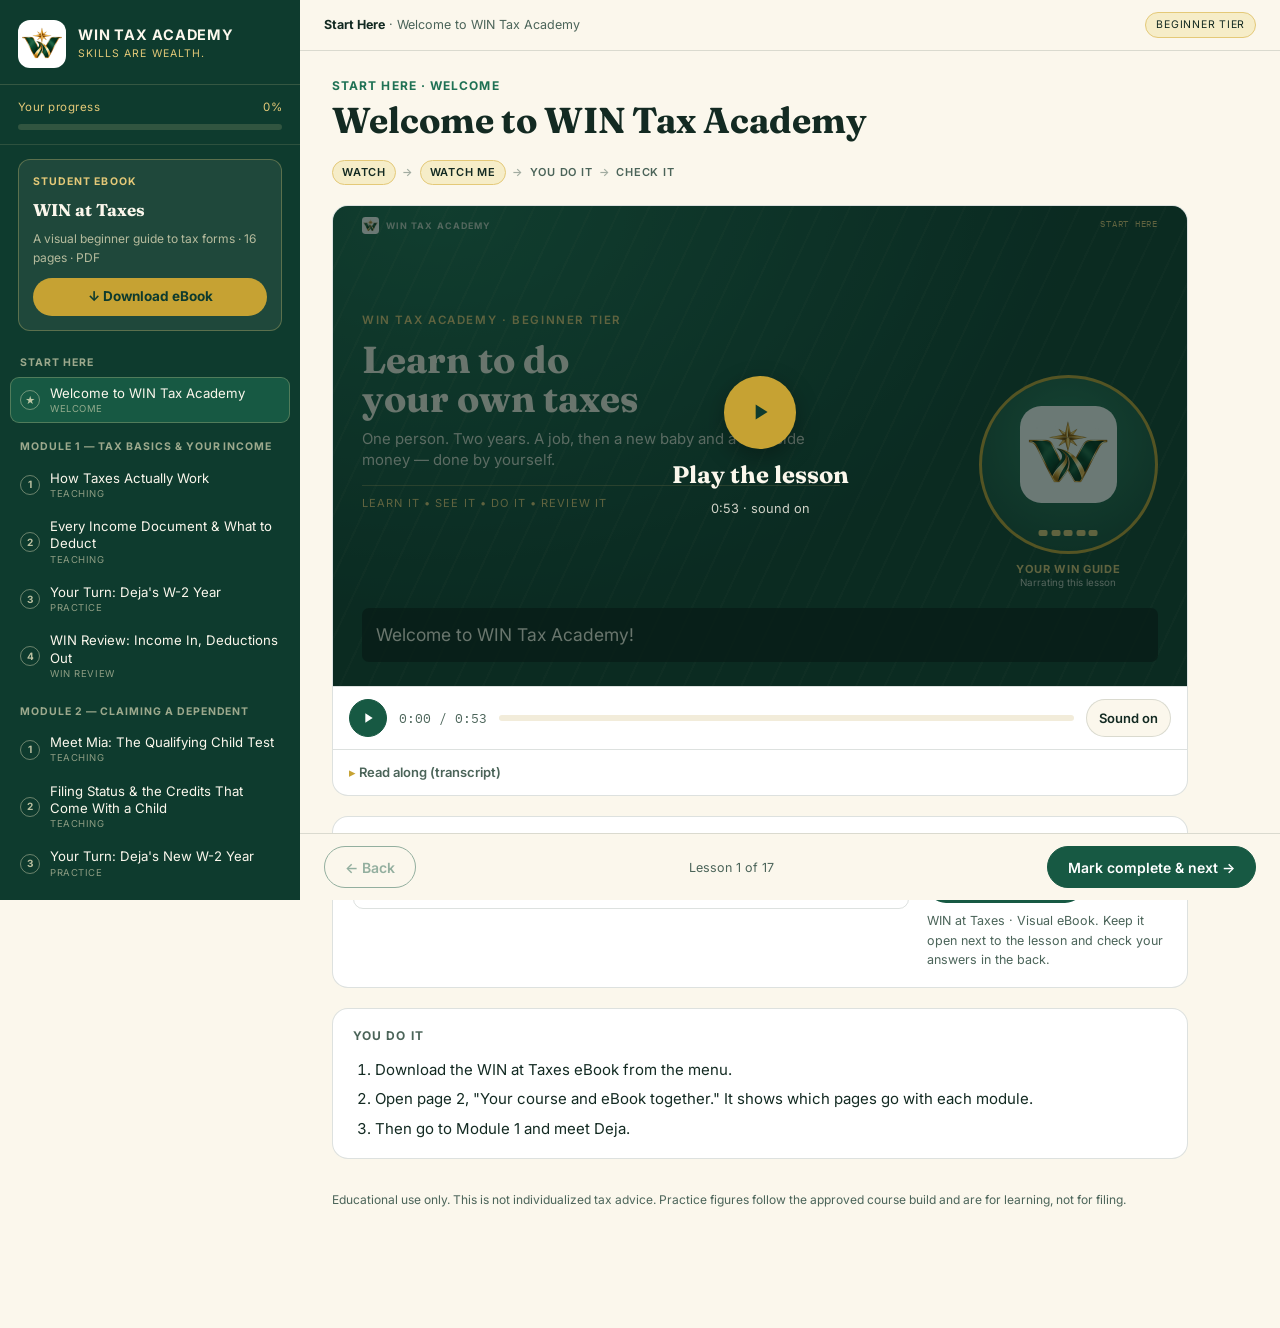
==== commit 8b167d28: "Remove tax-bracket teaching, align with revised Deja eBook, add sample documents - Skip bracket/marg" ====
--- a/beginner/index.html
+++ b/beginner/index.html
@@ -3,6 +3,10 @@
 <head>
 <meta charset="utf-8">
 <meta name="viewport" content="width=device-width,initial-scale=1,viewport-fit=cover">
+<meta name="description" content="WIN Tax Academy Beginner Tier: learn to do your own taxes with narrated lessons, practice worksheets and quizzes.">
+<meta name="theme-color" content="#0E3B2E">
+<link rel="icon" type="image/png" href="logo.png">
+<link rel="apple-touch-icon" href="logo.png">
 <title>WIN Tax Academy Beginner</title>
 <meta name="claude:viewport-fit-sides" content="cover">
 <link rel="stylesheet" href="https://fonts.googleapis.com/css2?family=Fraunces:opsz,wght@9..144,600;9..144,700&family=Inter:wght@400;500;600;700&family=IBM+Plex+Mono:wght@500;600&display=swap">
@@ -221,6 +225,40 @@
 .chip em{font-style:normal;font-size:10.5px;letter-spacing:.05em;text-transform:uppercase;color:var(--ink-dim);background:var(--paper-2);padding:2px 7px;border-radius:99px}
 .eb{display:flex;gap:18px;align-items:flex-start;flex-wrap:wrap}
 .eb-pages{flex:1;min-width:220px;display:flex;flex-direction:column;gap:8px}
+/* sample documents */
+.samp-intro{margin:-4px 0 14px;color:var(--ink-dim);font-size:14px}
+.samps{display:grid;grid-template-columns:repeat(auto-fill,minmax(300px,1fr));gap:16px}
+.sd{margin:0;position:relative;display:flex;flex-direction:column;gap:8px}
+.sd-stamp{align-self:flex-start;font:600 10px/1 var(--f-mono);letter-spacing:.08em;color:#A6402D;border:1.5px solid #A6402D;border-radius:4px;padding:3px 6px;background:transparent}
+.sd figcaption{font-weight:600;font-size:13.5px}
+.sd-tips{margin:0;padding-left:18px;font-size:13.5px;color:var(--ink-dim)} .sd-tips li{margin:2px 0}
+.sd-form{background:#FFFDF6;color:#132A22;border:1.5px solid #8a3b3b;border-radius:4px;font-size:11px;overflow:hidden}
+.sd-top{display:flex;justify-content:space-between;align-items:stretch;border-bottom:1.5px solid #8a3b3b}
+.sd-id{padding:6px 8px;display:flex;flex-direction:column} .sd-id b{font-size:14px} .sd-id span{font-size:10.5px;color:#4B6459}
+.sd-yr{font:700 22px/1 var(--f-mono);padding:8px 10px;border-left:1.5px solid #8a3b3b;display:flex;align-items:center}
+.sd-body{display:grid;grid-template-columns:1fr 1.25fr}
+.sd-left{border-right:1px solid rgba(138,59,59,.5)}
+.sd-cell,.sd-bx{padding:4px 6px;border-bottom:1px solid rgba(138,59,59,.35);display:flex;flex-direction:column;gap:1px;min-height:34px}
+.sd-cell small,.sd-bx small{font-size:9.5px;color:#4B6459;line-height:1.2}
+.sd-cell span{font-weight:600;font-size:11.5px}
+.sd-boxes{display:grid;grid-template-columns:1fr 1fr}
+.sd-bx:nth-child(odd){border-right:1px solid rgba(138,59,59,.35)}
+.sd-bx span{font:600 12.5px/1.2 var(--f-mono);text-align:right;font-variant-numeric:tabular-nums}
+.sd-bx.hl{background:#FFF3C4;box-shadow:inset 0 0 0 2px #C6A233}
+.sd-app{background:#fff;color:#132A22;border:1px solid var(--line);border-radius:18px;padding:10px;max-width:340px;box-shadow:0 6px 18px rgba(0,0,0,.08)}
+.sd-app-h{display:flex;flex-direction:column;padding:4px 6px 10px;border-bottom:1px solid rgba(19,42,34,.1)} .sd-app-h small{color:#4B6459;font-size:11px}
+.sd-tx{display:flex;gap:10px;align-items:flex-start;padding:9px 6px;border-bottom:1px solid rgba(19,42,34,.07)}
+.sd-av{width:30px;height:30px;border-radius:50%;background:#E7F2EC;color:#1C6B4F;font-weight:700;display:flex;align-items:center;justify-content:center;flex-shrink:0}
+.sd-tx-m{flex:1;min-width:0;display:flex;flex-direction:column;font-size:13px} .sd-tx-m small{color:#4B6459;font-size:12px}
+.sd-tx-m .tag{font-style:normal;font-size:11px;font-weight:600;margin-top:3px;padding:2px 6px;border-radius:5px;align-self:flex-start}
+.tag.biz{background:#E7F2EC;color:#1C6B4F} .tag.per{background:#EEF0F3;color:#4a5563} .tag.exp{background:#F6EDC8;color:#7a5d0f}
+.sd-amt{font:600 13px var(--f-mono);white-space:nowrap} .sd-amt.biz{color:#1C6B4F} .sd-amt.exp{color:#A6402D}
+.sd-ledger{background:#FDFBF3;color:#132A22;border:1px solid #d9d2b8;border-radius:6px;padding:10px 12px;background-image:repeating-linear-gradient(transparent 0 25px,#dce6f0 25px 26px)}
+.sd-led-h{font:600 15px var(--f-display);margin-bottom:6px}
+.sd-ledger table{width:100%;border-collapse:collapse;font-size:12.5px} .sd-ledger th{text-align:left;font-size:11px;color:#4B6459;border-bottom:1.5px solid #c9a7a7} .sd-ledger td{padding:5px 2px}
+.sd-ledger td:last-child,.sd-ledger th:last-child{text-align:right;font-family:var(--f-mono)}
+.sd-ledger p{font-size:12.5px;margin:10px 0 0;font-style:italic;color:#4B6459}
+@media (max-width:380px){.sd-body{grid-template-columns:1fr}.sd-left{border-right:0}}
 .eb-pg{display:flex;align-items:center;gap:12px;padding:10px 12px;border:1px solid var(--line);border-radius:10px;text-decoration:none;color:var(--ink);font-size:14px}
 .eb-pg:hover{border-color:var(--green-600);background:var(--paper-2)}
 .eb-pg b{font-family:var(--f-mono);font-size:12px;min-width:52px;color:var(--green-600)}
@@ -300,6 +338,90 @@
   .bottom .pos{display:none}
 }
 @media (prefers-reduced-motion:reduce){*{animation:none!important;transition:none!important}}
+
+/* ---------- mock tax software (practice only) ---------- */
+.mk-docs{margin:0 0 14px;border:1px solid var(--line);border-radius:12px;background:var(--paper-2)}
+.mk-docs summary{cursor:pointer;padding:10px 14px;font-weight:700;font-size:13.5px;list-style:none}
+.mk-docs summary::-webkit-details-marker{display:none}
+.mk-docs summary::before{content:"▸ ";color:var(--gold-500)}
+.mk-docs[open] summary::before{content:"▾ "}
+.mk-docs summary span{font-weight:500;color:var(--ink-dim)}
+.mk-dl{display:grid;grid-template-columns:repeat(auto-fit,minmax(220px,1fr));gap:10px;padding:0 12px 12px}
+.mk-doc{background:var(--surface);border:1px solid var(--line);border-radius:10px;padding:10px 12px;font-size:13px}
+.mk-doc h4{margin:0 0 6px;font-size:13px;display:flex;justify-content:space-between;gap:8px;flex-wrap:wrap}
+.mk-doc h4 small{font-weight:500;color:var(--ink-dim)}
+.mk-doc .row{display:flex;gap:8px;padding:5px 0;border-top:1px dashed var(--line);align-items:baseline}
+.mk-doc .row b{font-family:var(--f-mono);font-size:11px;color:var(--green-600);min-width:44px}
+.mk-doc .row span{flex:1;min-width:0}
+.mk-doc .row i{font-style:normal;font-family:var(--f-mono);font-weight:600;font-variant-numeric:tabular-nums}
+.mk-doc ul{margin:0;padding-left:18px;display:flex;flex-direction:column;gap:3px}
+.mk-win{border:1px solid var(--line);border-radius:14px;overflow:hidden;background:var(--surface);box-shadow:0 4px 18px rgba(19,42,34,.07)}
+.mk-bar{display:flex;align-items:center;gap:10px;padding:9px 14px;background:var(--green-800);color:#FBF7EC;font-size:13px;flex-wrap:wrap}
+.mk-bar .dots{display:flex;gap:5px}
+.mk-bar .dots i{width:9px;height:9px;border-radius:50%;background:rgba(251,247,236,.35)}
+.mk-bar em{margin-left:auto;font-style:normal;font-size:10.5px;letter-spacing:.06em;text-transform:uppercase;background:var(--gold-300);color:#132A22;padding:3px 9px;border-radius:99px;font-weight:700}
+.mk-tabs{display:flex;gap:4px;padding:8px 8px 0;background:var(--paper-2);border-bottom:1px solid var(--line);overflow-x:auto;scrollbar-width:none}
+.mk-tabs::-webkit-scrollbar{display:none}
+.mk-tab{flex-shrink:0;border:1px solid transparent;border-bottom:0;background:none;padding:8px 13px;border-radius:9px 9px 0 0;font-size:13px;font-weight:600;color:var(--ink-dim);cursor:pointer;display:flex;align-items:center;gap:6px}
+.mk-tab[aria-selected="true"]{background:var(--surface);border-color:var(--line);color:var(--ink);margin-bottom:-1px}
+.mk-tab .n{width:18px;height:18px;border-radius:50%;background:var(--line);color:var(--ink);font-size:10.5px;display:flex;align-items:center;justify-content:center}
+.mk-tab.done .n{background:var(--good);color:#fff}
+.mk-tab:disabled{opacity:.5;cursor:not-allowed}
+.mk-body{padding:16px;animation:mkIn .25s ease}
+@keyframes mkIn{from{opacity:0;transform:translateY(4px)}to{opacity:1;transform:none}}
+@media (prefers-reduced-motion:reduce){.mk-body{animation:none}}
+.mk-body h3{margin:0 0 4px;font-size:16px}
+.mk-intro{margin:0 0 12px;font-size:14px;color:var(--ink-dim)}
+.mk-clues{display:flex;flex-wrap:wrap;gap:6px;margin:0 0 12px}
+.mk-clues span{font-size:12.5px;background:var(--gold-100);border:1px solid var(--gold-300);border-radius:99px;padding:4px 10px}
+.mk-fields{display:flex;flex-direction:column;gap:10px}
+.mk-f{border:1px solid var(--line);border-radius:10px;padding:10px 12px;display:grid;grid-template-columns:1fr auto;gap:6px 12px;align-items:center}
+.mk-f.ok{border-color:var(--good);background:var(--good-bg)}
+.mk-f.bad{border-color:var(--bad);background:var(--bad-bg)}
+.mk-lb{font-weight:600;font-size:14px}
+.mk-lb small{display:inline-block;margin-left:6px;font-weight:600;font-size:10.5px;letter-spacing:.04em;text-transform:uppercase;color:var(--green-600);background:var(--paper-2);border-radius:99px;padding:2px 7px}
+.mk-in{display:flex;gap:6px;flex-wrap:wrap;justify-content:flex-end}
+.mk-in .amt input{width:8.5em}
+.mk-in input.tx{border:1px solid var(--line);border-radius:10px;background:var(--surface);font-size:15px;padding:9px 10px;width:9.5em;color:var(--ink)}
+.mk-in input.tx:focus{outline:0;border-color:var(--green-600);box-shadow:0 0 0 3px rgba(31,113,84,.15)}
+.mk-st{grid-column:1/-1;font-size:13px;font-weight:600}
+.mk-st.good{color:var(--good)}.mk-st.bad{color:var(--bad)}
+.mk-how{grid-column:1/-1;font-size:13px;color:var(--ink-dim);font-family:var(--f-mono);line-height:1.55;border-left:3px solid var(--gold-300);padding-left:10px}
+.mk-act{display:flex;align-items:center;gap:10px;flex-wrap:wrap;margin-top:14px}
+.mk-msg{font-size:13.5px;font-weight:600}
+.mk-msg.good{color:var(--good)}.mk-msg.bad{color:var(--bad)}
+.mk-res{margin-top:12px;border-radius:10px;background:var(--paper-2);padding:10px 12px;font-size:13.5px;display:flex;flex-direction:column;gap:4px}
+.mk-res b{font-family:var(--f-mono)}
+.mk-tbl{width:100%;border-collapse:collapse;font-size:13.5px}
+.mk-tbl th{text-align:left;font-size:11px;letter-spacing:.06em;text-transform:uppercase;color:var(--ink-dim);padding:6px 6px;border-bottom:1px solid var(--line)}
+.mk-tbl td{padding:9px 6px;border-bottom:1px solid var(--line);vertical-align:top}
+.mk-tbl td.v{font-family:var(--f-mono);font-weight:600;font-variant-numeric:tabular-nums}
+.mk-tbl td.v small{display:block;font-family:var(--f-body);font-weight:500;color:var(--ink-dim);font-size:11.5px}
+.mk-tbl tr.ok td{background:var(--good-bg)}
+.mk-tbl label{display:flex;align-items:center;gap:6px;cursor:pointer;font-weight:600;white-space:nowrap}
+.mk-tbl input{accent-color:var(--green-700);width:17px;height:17px}
+.mk-sum td:last-child{text-align:right;font-family:var(--f-mono);font-weight:600;font-variant-numeric:tabular-nums}
+.mk-sum tr.big td{font-size:15px;border-top:2px solid var(--ink);border-bottom:0}
+.mk-lock{font-size:14px;color:var(--ink-dim);padding:12px;background:var(--paper-2);border-radius:10px}
+@media (max-width:560px){
+  .mk-f{grid-template-columns:1fr}
+  .mk-in{justify-content:flex-start}
+  .mk-tbl .hide-s{display:none}
+}
+/* guided example (M3 L3) */
+.wk-ex{border:1px solid var(--gold-300);background:var(--gold-100);border-radius:12px;padding:12px 14px;margin:0 0 16px}
+.wk-ex h3{margin:0 0 8px;font-size:14px}
+.wk-ex table{width:100%;border-collapse:collapse;font-size:14px}
+.wk-ex td{padding:6px 0;border-bottom:1px solid var(--line)}
+.wk-ex td:last-child{text-align:right;font-family:var(--f-mono);font-weight:600;font-variant-numeric:tabular-nums}
+.wk-ex tr.total td{border-top:2px solid var(--ink);border-bottom:0;font-weight:700}
+.wk-ex tr.todo td:last-child{color:var(--green-600);font-family:var(--f-body)}
+.wk-bars{display:flex;flex-direction:column;gap:6px;margin-top:12px}
+.wk-bar{display:grid;grid-template-columns:minmax(120px,170px) 1fr;gap:10px;align-items:center;font-size:12.5px}
+.wk-bar .tr{height:22px;background:var(--surface);border-radius:6px;overflow:hidden}
+.wk-bar .fl{height:100%;background:var(--green-700);color:#fff;font-family:var(--f-mono);font-size:11.5px;display:flex;align-items:center;justify-content:flex-end;padding-right:8px;transition:width .6s ease;white-space:nowrap}
+.wk-bar:first-child .fl{background:var(--ink-dim)}
+.wk-ex p{margin:10px 0 0;font-size:13.5px}
 </style>
 </head>
 <body>
@@ -369,6 +491,11 @@
         <details class="transcript" id="transcript"><summary>Read along (transcript)</summary><div class="tl" id="tl"></div></details>
       </section>
 
+      <section class="card samp" id="sampCard" hidden>
+        <h2 class="card-h">See it on a real-looking document</h2>
+        <p class="samp-intro">These are sample documents with made-up numbers from Deja's story. Real ones look very close to this. Find the form name and year first, then the boxes in gold.</p>
+        <div class="samps" id="samps"></div>
+      </section>
       <section class="card" id="refCard" hidden>
         <h2 class="card-h">Tax numbers you'll need</h2>
         <div class="refs" id="refs"></div>
@@ -376,10 +503,20 @@
       </section>
       <section class="card work" id="workCard" hidden>
         <h2 class="card-h" id="workTitle"></h2>
+        <div id="wkEx"></div>
         <dl class="given" id="given"></dl>
         <ol class="steps" id="steps"></ol>
         <div class="wk-sum" id="wkSum" aria-live="polite"></div>
         <p class="wk-note" id="wkNote" hidden></p>
+      </section>
+      <section class="card mock" id="mockCard" hidden>
+        <h2 class="card-h" id="mockTitle"></h2>
+        <details class="mk-docs" id="mkDocs" open></details>
+        <div class="mk-win">
+          <div class="mk-bar"><span class="dots" aria-hidden="true"><i></i><i></i><i></i></span><b>WIN Practice Tax Software</b><em>Practice only · nothing is filed</em></div>
+          <div class="mk-tabs" id="mkTabs" role="tablist" aria-label="Software screens"></div>
+          <div class="mk-body" id="mkBody" aria-live="polite"></div>
+        </div>
       </section>
       <section class="card" id="ebookCard">
         <h2 class="card-h">Follow along in the eBook</h2>
@@ -418,9 +555,8 @@
 
 <div class="toast" id="toast" role="status" hidden></div>
 <script>
-const COURSE = [{"id": "sh", "group": "Start Here", "n": 0, "tag": "Welcome", "title": "Welcome to WIN Tax Academy", "screen": {"e": "WIN Tax Academy · Beginner Tier", "t": "Learn to do your own taxes", "s": "One person. Two years. A job, then a new baby and a little side money — done by yourself.", "g": "LEARN IT • SEE IT • DO IT • REVIEW IT"}, "visual": {"type": "list", "variant": "flow", "items": [{"t": "LEARN IT", "d": "How it works"}, {"t": "SEE IT", "d": "An example from Deja's life"}, {"t": "DO IT", "d": "You try it"}, {"t": "REVIEW IT", "d": "Check your work"}, {"t": "NEVER GUESS", "d": "Stop and ask instead"}]}, "lines": [{"t": "Welcome to WIN Tax Academy!", "c": null}, {"t": "This is the Beginner level.", "c": null}, {"t": "You will follow one person, Deja Marsh, through two years of her life — her job, her new baby, and a little side money she makes.", "c": null}, {"t": "Each lesson gives you one new skill.", "c": 0}, {"t": "First I show you how it works.", "c": 0}, {"t": "Then I show you an example from Deja's life.", "c": 1}, {"t": "Then YOU try it yourself and check your work.", "c": [2, 3]}, {"t": "Here is the most important rule: never guess.", "c": 4}, {"t": "If something is missing or confusing, stop and ask a question instead of guessing.", "c": 4}, {"t": "By the end, you will be able to read a W-2, claim a child as a dependent, handle a simple 1099 form, and do your own taxes with confidence.", "c": null}, {"t": "This course teaches you to do YOUR OWN taxes.", "c": null}, {"t": "You do not need a special license called a PTIN.", "c": null}, {"t": "Doing taxes for other people for money is not part of this course.", "c": null}, {"t": "Download your WIN at Taxes eBook, and let's meet Deja!", "c": null}], "does": ["Download the WIN at Taxes eBook from the menu.", "Read page 2, \"How to use this book.\"", "Then go to Module 1."], "ebook": [[2, "How to use this book"]]}, {"id": "m1l1", "group": "Module 1 — Tax Basics & Your Income", "n": 1, "tag": "Teaching", "title": "How Taxes Actually Work", "year": "Tax year 2025", "screen": {"e": "WIN Tax Academy · Module 1", "t": "How Taxes Work", "s": "Marginal ≠ Effective", "g": "MEET DEJA MARSH"}, "visual": {"type": "list", "variant": "grid", "items": [{"t": "Taxes come in layers", "d": "These layers are called brackets"}, {"t": "Deja Marsh", "d": "Worked full-time · earned $68,200"}, {"t": "Marginal rate", "d": "The rate on her LAST dollar"}, {"t": "Effective rate", "d": "Total tax ÷ all income"}, {"t": "Effective is smaller", "d": "Lower layers are taxed at lower rates first"}, {"t": "Paid all year", "d": "Tax gets paid through the year, not just once"}]}, "lines": [{"t": "Welcome to Module One!", "c": null}, {"t": "Here is a big idea: taxes are paid in layers.", "c": 0}, {"t": "We call these layers brackets.", "c": 0}, {"t": "You do not pay the same tax rate on every dollar you earn.", "c": 0}, {"t": "Meet Deja Marsh.", "c": 1}, {"t": "Last year, she worked full-time and earned $68,200.", "c": 1}, {"t": "Some people think Deja is 'in the 22% bracket,' so she pays 22% on ALL her money.", "c": 1}, {"t": "That is wrong! It is one of the most common mistakes beginners make.", "c": 1}, {"t": "Here are two words to know.", "c": null}, {"t": "Marginal rate is the rate on her LAST dollar earned — the bracket her top dollar sits in.", "c": 2}, {"t": "Effective rate is her total tax divided by all her income.", "c": 3}, {"t": "Effective rate is smaller than marginal rate, because the lower layers get taxed at lower rates first.", "c": 4}, {"t": "We will also learn who has to file taxes, and why the U.S. taxes get paid all through the year — not just once.", "c": 5}, {"t": "Remember that idea. It comes back later when Deja starts earning extra money.", "c": 5}], "refs": [{"title": "2025 tax numbers · Single", "rows": [["Standard deduction (Single)", "$15,750"], ["10% bracket", "$0 – $11,925"], ["12% bracket", "$11,926 – $48,475"], ["22% bracket", "$48,476 – $103,350"], ["Saver's Credit income limit (Single)", "$39,500"]]}], "does": ["Look over the 2025 tax table below. Find the three layers: 10%, 12%, and 22%.", "Notice that each layer has its own rate. That is why your whole income is not taxed at your top rate."], "ebook": [[5, "Why is take-home pay smaller?"]]}, {"id": "m1l2", "group": "Module 1 — Tax Basics & Your Income", "n": 2, "tag": "Teaching", "title": "Every Income Document & What to Deduct", "screen": {"e": "Module 1", "t": "Every Income Document & What to Deduct", "s": "W-2 • 1099-NEC • 1099-DIV • 1099-INT • SSA-1099", "g": "NO 1099? STILL TAXABLE. · DEDUCTION vs CREDIT"}, "visual": {"type": "list", "variant": "grid", "items": [{"t": "W-2", "d": "Wages and tax taken out by a job"}, {"t": "1099-NEC", "d": "Pay for contract work"}, {"t": "1099-DIV", "d": "Money from stocks"}, {"t": "1099-INT", "d": "Interest from a bank"}, {"t": "1099-R", "d": "Retirement money"}, {"t": "SSA-1099", "d": "Social Security payments"}, {"t": "No form?", "d": "Still taxable — all income counts"}, {"t": "Deduction", "d": "Shrinks the income that gets taxed"}, {"t": "Credit", "d": "Cuts money straight off the tax bill"}]}, "lines": [{"t": "Every income document tells you something different.", "c": null}, {"t": "Your job is to know each one by sight.", "c": null}, {"t": "A W-2 shows wages and tax taken out by a job.", "c": 0}, {"t": "A 1099-NEC shows pay for contract work.", "c": 1}, {"t": "A 1099-DIV shows money from stocks.", "c": 2}, {"t": "A 1099-INT shows interest from a bank.", "c": 3}, {"t": "A 1099-R shows retirement money.", "c": 4}, {"t": "An SSA-1099 shows Social Security payments.", "c": 5}, {"t": "Here is a rule beginners forget the most: ALL income counts, even without a form.", "c": 6}, {"t": "'I didn't get a 1099' is never a good reason to skip reporting money.", "c": 6}, {"t": "Now let's flip to the other side: deductions and credits.", "c": [7, 8]}, {"t": "A deduction shrinks the income that gets taxed.", "c": 7}, {"t": "A credit cuts money straight off the tax bill — and some credits can even give you a refund.", "c": 8}, {"t": "Most people today use the standard deduction instead of listing out each expense.", "c": 7}, {"t": "That changed after a 2017 tax law made the standard deduction much bigger.", "c": 7}, {"t": "So check the standard deduction first, before you start listing things like mortgage interest.", "c": 7}], "ebook": [[3, "Meet Alex and his W-2"], [10, "A 1099 is a clue — not the whole story"]]}, {"id": "m1l3", "group": "Module 1 — Tax Basics & Your Income", "n": 3, "tag": "Practice", "title": "Your Turn: Deja's W-2 Year", "year": "Tax year 2025", "screen": {"e": "Your Turn — Deja Marsh · 2025", "t": "Deja's W-2 Year", "s": "W-2 Wages: $68,200 · Federal Withholding: $5,100 · Traditional IRA Contribution: $2,000", "g": "FIND HER BRACKET. FIND HER RATE."}, "visual": {"type": "form", "kind": "W-2", "label": "2025 · Wage and Tax Statement · practice copy", "who": "DEJA MARSH", "boxes": [["1", "Wages, tips, other comp", "$68,200.00"], ["2", "Federal income tax withheld", "$5,100.00"], ["3", "Social Security wages", "$68,200.00"], ["4", "Social Security tax withheld", "$4,228.40"], ["5", "Medicare wages", "$68,200.00"], ["6", "Medicare tax withheld", "$988.90"], ["17", "State income tax", "$1,900.00"]], "notes": [["ira", "Traditional IRA contribution", "$2,000.00"], ["single", "Filing status", "Single · no dependents"]]}, "lines": [{"t": "Now it's your turn!", "c": null}, {"t": "Last year, Deja was single.", "c": "single"}, {"t": "Her W-2 shows $68,200 in wages, with $5,100 held back for federal tax.", "c": ["1", "2"]}, {"t": "She also put $2,000 into a traditional IRA that year.", "c": "ira"}, {"t": "First, do the adjustment: her IRA money is subtracted before we find her Adjusted Gross Income.", "c": ["1", "ira"]}, {"t": "Next, subtract the standard deduction to get her taxable income.", "c": "1"}, {"t": "Use the 2025 numbers in the worksheet below — that is the year this W-2 is for.", "c": null}, {"t": "Then find which bracket that number falls into — see how close she is to the edge!", "c": "1"}, {"t": "Once you know her bracket, find her effective rate: total tax divided by total wages.", "c": "1"}, {"t": "Compare the two numbers. That gap IS the whole lesson.", "c": null}, {"t": "Deja also asks about two credits: the Earned Income Tax Credit and a retirement savings credit.", "c": null}, {"t": "Don't just say yes because she asked!", "c": null}, {"t": "Check the real income limits first.", "c": null}, {"t": "If you don't know a limit, stop and look it up — never guess.", "c": null}], "refs": [{"title": "2025 tax numbers · Single", "rows": [["Standard deduction (Single)", "$15,750"], ["10% bracket", "$0 – $11,925"], ["12% bracket", "$11,926 – $48,475"], ["22% bracket", "$48,476 – $103,350"], ["Saver's Credit income limit (Single)", "$39,500"]]}], "work": {"title": "Work it out · Deja's 2025 taxes", "given": [["Wages (W-2 Box 1)", "$68,200"], ["IRA contribution", "$2,000"], ["Filing status", "Single"]], "steps": [{"q": "Adjusted Gross Income (AGI): wages minus IRA money", "kind": "num", "a": 66200, "tol": 0.5, "unit": "$", "how": "$68,200 − $2,000 = $66,200"}, {"q": "Taxable income: AGI minus the 2025 Single standard deduction", "kind": "num", "a": 50450, "tol": 0.5, "unit": "$", "how": "$66,200 − $15,750 = $50,450"}, {"q": "Which bracket is her LAST dollar in?", "kind": "choice", "o": ["10%", "12%", "22%"], "a": 2, "how": "$50,450 is above $48,475, so her top dollars are in the 22% layer — just $1,975 past the edge."}, {"q": "Tax on layer 1: 10% of the first $11,925", "kind": "num", "a": 1192.5, "tol": 0.5, "unit": "$", "how": "$11,925 × 0.10 = $1,192.50"}, {"q": "Tax on layer 2: 12% of the money from $11,925 to $48,475", "kind": "num", "a": 4386, "tol": 0.5, "unit": "$", "how": "$48,475 − $11,925 = $36,550 · $36,550 × 0.12 = $4,386"}, {"q": "Tax on layer 3: 22% of the money above $48,475", "kind": "num", "a": 434.5, "tol": 0.5, "unit": "$", "how": "$50,450 − $48,475 = $1,975 · $1,975 × 0.22 = $434.50"}, {"q": "Total tax: add the three layers", "kind": "num", "a": 6013, "tol": 1, "unit": "$", "how": "$1,192.50 + $4,386 + $434.50 = $6,013"}, {"q": "Effective rate: total tax ÷ wages (as a percent, one decimal)", "kind": "num", "a": 8.8, "tol": 0.15, "unit": "%", "how": "$6,013 ÷ $68,200 = 0.088 → 8.8%. Her marginal rate is 22%, but she really pays about 8.8%."}, {"q": "Can she get the Saver's Credit?", "kind": "choice", "o": ["Yes", "No"], "a": 1, "how": "Her AGI ($66,200) is above the 2025 Single limit ($39,500), so no."}]}, "does": ["Fill in each step of the worksheet and press Check.", "Use the 2025 tax numbers. Do not guess a number — look it up in the table.", "Finish with LOOK → ENTER → COMPARE."], "quiz": {"label": "Practice check · 4 questions", "qs": [{"q": "Deja's wages minus her IRA money equals her:", "o": ["Adjusted Gross Income", "Taxable income", "Standard deduction"], "a": 0}, {"q": "Her 2025 taxable income of $50,450 lands in which bracket?", "o": ["10%", "12%", "22%"], "a": 2}, {"q": "Deja says, 'I'm in the 22% bracket, so I pay 22% on everything.' What do you say?", "o": ["Agree with her", "Explain that only the money inside that bracket is taxed at 22%", "Just round her tax up to 22% of her wages"], "a": 1}, {"q": "She asks if she can get the Saver's Credit. What do you do?", "o": ["Say yes because she has an IRA", "Say no without checking", "Check that year's income limit against her AGI first"], "a": 2}]}, "ebook": [[3, "Meet Alex and his W-2"], [4, "What do the W-2 boxes mean?"], [6, "Let's do the Medicare math"]]}, {"id": "m1l4", "group": "Module 1 — Tax Basics & Your Income", "n": 4, "tag": "WIN Review", "title": "WIN Review: Income In, Deductions Out", "screen": {"e": "WIN Review · Module 1", "t": "Income In, Deductions Out", "s": "", "g": "MARGINAL ≠ EFFECTIVE · ALL INCOME COUNTS · CHECK BEFORE YOU CLAIM A CREDIT"}, "visual": {"type": "list", "variant": "check", "items": [{"t": "Marginal ≠ Effective", "d": "Effective is the smaller number"}, {"t": "All income counts", "d": "Form or no form"}, {"t": "Deduction vs credit", "d": "Shrinks taxed income vs cuts the bill"}, {"t": "Check before you claim a credit", "d": "Limit first, then decide"}]}, "lines": [{"t": "Let's lock in Module One.", "c": null}, {"t": "Marginal rate is the rate on the LAST dollar.", "c": 0}, {"t": "Effective rate is total tax divided by total income — and it is the smaller number.", "c": 0}, {"t": "Every income document tells you something different, and money counts as income whether or not a form shows up.", "c": 1}, {"t": "A deduction shrinks the income that gets taxed.", "c": 2}, {"t": "A credit cuts the tax bill directly — and some credits can even send money back to you.", "c": 2}, {"t": "And here's the habit that ties it all together: never claim a credit just because you heard about it or got a form.", "c": 3}, {"t": "Check this year's limit, make sure you qualify, THEN decide.", "c": 3}], "quiz": {"label": "Module 1 WIN Review · 5 questions", "qs": [{"q": "What is the difference between marginal and effective rate?", "o": ["They are the same thing", "Effective is always the bigger number", "Marginal is the rate on your top dollar; effective is total tax divided by total income"], "a": 2}, {"q": "Deja got cash for a cake and no 1099. Does it count as income?", "o": ["Yes — all income counts, form or no form", "No", "Only if it's over $10,000"], "a": 0}, {"q": "A deduction is worth:", "o": ["A flat dollar amount for everyone", "Your tax rate times the amount", "Nothing unless you list every expense"], "a": 1}, {"q": "Most people today use:", "o": ["A list of every single expense", "Neither one", "The standard deduction"], "a": 2}, {"q": "You hear about a tax credit you haven't checked yet. What do you do?", "o": ["Check this year's limit first", "Claim it — everyone gets it", "Skip it without looking"], "a": 0}]}}, {"id": "m2l1", "group": "Module 2 — Claiming a Dependent", "n": 1, "tag": "Teaching", "title": "Meet Mia: The Qualifying Child Test", "year": "Tax year 2026", "screen": {"e": "Module 2 · Claiming a Dependent", "t": "The Qualifying Child Test", "s": "RELATIONSHIP • AGE • LIVES WITH YOU • SUPPORT", "g": "ONE NEW BABY CHANGES THE WHOLE RETURN"}, "visual": {"type": "list", "variant": "check", "items": [{"t": "Relationship", "d": "Mia is Deja's own daughter"}, {"t": "Age", "d": "Under 19, or under 24 and a full-time student"}, {"t": "Lives with you", "d": "More than half the year"}, {"t": "Support", "d": "Child can't pay for more than half of their own support"}, {"t": "Mia qualifies", "d": "All four checks pass"}]}, "lines": [{"t": "Deja's daughter Mia was born in January this year.", "c": null}, {"t": "Before anything else changes, we must check that Mia really counts as Deja's dependent.", "c": null}, {"t": "Having a daughter doesn't automatically mean you can claim her — you have to check first.", "c": null}, {"t": "The qualifying child test has four parts.", "c": null}, {"t": "Relationship: Mia is Deja's own daughter — check!", "c": 0}, {"t": "Age: the child must be under 19, or under 24 and a full-time student.", "c": 1}, {"t": "Mia is a newborn — check!", "c": 1}, {"t": "Lives with you: the child must live with you more than half the year.", "c": 2}, {"t": "Mia lived with Deja her whole life so far — check!", "c": 2}, {"t": "Support: the child can't pay for more than half of their own support.", "c": 3}, {"t": "A newborn obviously can't — check!", "c": 3}, {"t": "All four checks pass, so Mia is Deja's qualifying child.", "c": 4}], "ebook": [[9, "Who can be a dependent?"]]}, {"id": "m2l2", "group": "Module 2 — Claiming a Dependent", "n": 2, "tag": "Teaching", "title": "Filing Status & the Credits That Come With a Child", "year": "Tax year 2026", "screen": {"e": "Module 2", "t": "Filing Status & Family Credits", "s": "Head of Household · Child Tax Credit: up to $2,200 per child", "g": "CHECK EIC LIMITS BEFORE YOU COUNT ON IT"}, "visual": {"type": "list", "variant": "grid", "items": [{"t": "Not married", "d": "Deja is single"}, {"t": "Pays for the home", "d": "More than half the cost"}, {"t": "Mia lived with her", "d": "All year"}, {"t": "Head of Household", "d": "Bigger standard deduction · better brackets"}, {"t": "Child Tax Credit", "d": "Up to $2,200 per child under 17"}, {"t": "Earned Income Tax Credit", "d": "Check this year's income limit first"}]}, "lines": [{"t": "Deja is not married.", "c": 0}, {"t": "She pays more than half the cost of her home.", "c": 1}, {"t": "And Mia lived with her all year.", "c": 2}, {"t": "That means Deja now files as Head of Household instead of Single.", "c": 3}, {"t": "Head of Household gets a bigger standard deduction and better tax brackets — both help Deja.", "c": 3}, {"t": "Claiming Mia also unlocks the Child Tax Credit: up to $2,200 for a qualifying child under 17.", "c": 4}, {"t": "This comes straight off her tax bill, not off her income.", "c": 4}, {"t": "Deja might also ask about the Earned Income Tax Credit.", "c": 5}, {"t": "Don't just say yes because she has a baby now!", "c": 5}, {"t": "The EIC has income limits that change every year.", "c": 5}, {"t": "Check this year's limit against her real income first.", "c": 5}], "refs": [{"title": "2026 tax numbers · Head of Household", "rows": [["Standard deduction (Head of Household)", "$24,150"], ["Standard deduction (Single), to compare", "$16,100"], ["10% bracket", "$0 – $17,700"], ["12% bracket", "$17,701 – $67,450"], ["22% bracket", "$67,451 – $105,700"], ["Child Tax Credit", "$2,200 per child under 17"], ["Earned Income Tax Credit income limit (1 child)", "$51,593"]]}], "ebook": [[7, "Filing status: start with the facts"], [8, "Two homes. Two different questions."]]}, {"id": "m2l3", "group": "Module 2 — Claiming a Dependent", "n": 3, "tag": "Practice", "title": "Your Turn: Deja's New W-2 Year", "year": "Tax year 2026", "screen": {"e": "Your Turn — Deja Marsh · 2026", "t": "Deja's New W-2 Year", "s": "Head of Household · Wages: $71,300 · Federal Withholding: $6,250", "g": "WHAT'S HER STATUS? WHAT'S HER REFUND?"}, "visual": {"type": "form", "kind": "W-2", "label": "2026 · Wage and Tax Statement · practice copy", "who": "DEJA MARSH", "boxes": [["1", "Wages, tips, other comp", "$71,300.00"], ["2", "Federal income tax withheld", "$6,250.00"]], "notes": [["hoh", "Filing status", "Head of Household"], ["mia", "Dependent", "Mia (born January 2026)"], ["sd", "Head of Household standard deduction", "$24,150.00"]]}, "lines": [{"t": "Now it's your turn!", "c": null}, {"t": "Deja's new W-2 shows $71,300 in wages, with $6,250 held back for federal tax.", "c": ["1", "2"]}, {"t": "This year she files as Head of Household and claims Mia.", "c": ["hoh", "mia"]}, {"t": "Start with her Head of Household standard deduction — it's bigger than the Single amount she used last year.", "c": "sd"}, {"t": "Subtract it from her wages to get taxable income.", "c": ["1", "sd"]}, {"t": "Find her bracket.", "c": null}, {"t": "Figure out her tax, then subtract the full $2,200 Child Tax Credit.", "c": "mia"}, {"t": "Compare what's left to her withholding to find her refund.", "c": "2"}, {"t": "Use the 2026 numbers in the worksheet below, and check each step as you go.", "c": null}], "refs": [{"title": "2026 tax numbers · Head of Household", "rows": [["Standard deduction (Head of Household)", "$24,150"], ["Standard deduction (Single), to compare", "$16,100"], ["10% bracket", "$0 – $17,700"], ["12% bracket", "$17,701 – $67,450"], ["22% bracket", "$67,451 – $105,700"], ["Child Tax Credit", "$2,200 per child under 17"], ["Earned Income Tax Credit income limit (1 child)", "$51,593"]]}], "work": {"title": "Work it out · Deja's 2026 W-2 taxes", "given": [["Wages (W-2 Box 1)", "$71,300"], ["Withheld (W-2 Box 2)", "$6,250"], ["Filing status", "Head of Household"], ["Dependent", "Mia"]], "steps": [{"q": "Taxable income: wages minus the Head of Household standard deduction", "kind": "num", "a": 47150, "tol": 0.5, "unit": "$", "how": "$71,300 − $24,150 = $47,150"}, {"q": "Which bracket is her LAST dollar in?", "kind": "choice", "o": ["10%", "12%", "22%"], "a": 1, "how": "$47,150 is between $17,701 and $67,450, so it is the 12% layer."}, {"q": "Tax on layer 1: 10% of the first $17,700", "kind": "num", "a": 1770, "tol": 0.5, "unit": "$", "how": "$17,700 × 0.10 = $1,770"}, {"q": "Tax on layer 2: 12% of the money above $17,700", "kind": "num", "a": 3534, "tol": 0.5, "unit": "$", "how": "$47,150 − $17,700 = $29,450 · $29,450 × 0.12 = $3,534"}, {"q": "Total tax before credits", "kind": "num", "a": 5304, "tol": 0.5, "unit": "$", "how": "$1,770 + $3,534 = $5,304"}, {"q": "Tax after the Child Tax Credit", "kind": "num", "a": 3104, "tol": 0.5, "unit": "$", "how": "$5,304 − $2,200 = $3,104"}, {"q": "Can she get the Earned Income Tax Credit?", "kind": "choice", "o": ["Yes", "No"], "a": 1, "how": "Her income ($71,300) is above the 2026 limit for one child ($51,593), so no."}, {"q": "Refund: withholding minus tax after credits", "kind": "num", "a": 3146, "tol": 0.5, "unit": "$", "how": "$6,250 − $3,104 = $3,146 back to Deja"}]}, "does": ["Check Deja's filing status and why she qualifies for it.", "Fill in each step of the worksheet and press Check.", "Compare her tax after credits to her $6,250 withholding to find her refund."], "quiz": {"label": "Practice check · 4 questions", "qs": [{"q": "Deja's filing status this year is:", "o": ["Head of Household", "Single", "Married Filing Jointly"], "a": 0}, {"q": "Her taxable income of $47,150 falls in the:", "o": ["10% bracket", "12% bracket", "22% bracket"], "a": 1}, {"q": "The Child Tax Credit for Mia cuts Deja's tax bill by:", "o": ["$1,100", "$4,400", "$2,200"], "a": 2}, {"q": "Compared to her $6,250 withholding, Deja's tax after credits means:", "o": ["She gets a refund", "She owes more money", "She breaks even exactly"], "a": 0}]}, "ebook": [[7, "Filing status: start with the facts"], [9, "Who can be a dependent?"]]}, {"id": "m2l4", "group": "Module 2 — Claiming a Dependent", "n": 4, "tag": "WIN Review", "title": "WIN Review: Dependents, Status & Credits", "screen": {"e": "WIN Review · Module 2", "t": "Dependents, Status & Credits", "s": "", "g": "FOUR-PART TEST · HOH BEATS SINGLE · CHECK EIC FIRST"}, "visual": {"type": "list", "variant": "check", "items": [{"t": "Four-part qualifying child test", "d": "Relationship · age · lives with you · support"}, {"t": "Head of Household beats Single", "d": "Bigger standard deduction, better brackets"}, {"t": "Child Tax Credit", "d": "Up to $2,200 per child, off the tax bill"}, {"t": "Check EIC before you count on it", "d": "This year's income limit first"}]}, "lines": [{"t": "Claiming a dependent means passing all four parts of the qualifying child test: relationship, age, lives with you, and support.", "c": 0}, {"t": "Pass all four, and you can claim the child.", "c": 0}, {"t": "Having a qualifying child at home can also unlock Head of Household status — a bigger standard deduction and better brackets than Single — plus the Child Tax Credit, worth up to $2,200 per child, straight off the tax bill.", "c": [1, 2]}, {"t": "And here's the habit that protects you: never count on the Earned Income Tax Credit just because you have a child.", "c": 3}, {"t": "Check this year's income limit first.", "c": 3}], "quiz": {"label": "Module 2 WIN Review · 5 questions", "qs": [{"q": "To claim Mia as a qualifying child, she must have lived with Deja for:", "o": ["The full year only", "Any amount of time", "More than half the year"], "a": 2}, {"q": "Head of Household status requires Deja to:", "o": ["Pay more than half the cost of her home for a qualifying person", "Be married", "Have two or more dependents"], "a": 0}, {"q": "In 2026, the Child Tax Credit is worth up to:", "o": ["$1,100", "$2,200", "$3,300"], "a": 1}, {"q": "Before counting on the Earned Income Tax Credit, you should:", "o": ["Assume you qualify because you have a child", "Tell yourself no without checking", "Check this year's income limit first"], "a": 2}, {"q": "Head of Household's standard deduction compared to Single is:", "o": ["Higher", "Lower", "The same"], "a": 0}]}}, {"id": "m3l1", "group": "Module 3 — Your 1099 Income", "n": 1, "tag": "Teaching", "title": "What a 1099-NEC Means for Your Return", "year": "Tax year 2026", "screen": {"e": "Module 3 · Your 1099 Income", "t": "What a 1099-NEC Means", "s": "Pay for contract work · Sent at $2,000+", "g": "NO 1099? STILL TAXABLE."}, "visual": {"type": "form", "kind": "1099-NEC", "label": "2026 · Nonemployee Compensation · practice copy", "who": "DEJA MARSH", "payer": "Farmers-market co-op", "boxes": [["1", "Nonemployee compensation", "$4,200.00"], ["4", "Federal income tax withheld", "(blank)"]], "notes": [["n2000", "Form is sent when pay reaches", "$2,000 or more"], ["ntax", "Is the money taxable?", "Yes — form or no form"]]}, "lines": [{"t": "Deja started decorating cakes on weekends for a local farmers-market group.", "c": null}, {"t": "At the end of the year, they send her a Form 1099-NEC — this shows what they paid her for her work.", "c": "1"}, {"t": "Starting in 2026, a business must send a 1099-NEC to anyone it pays $2,000 or more in a year.", "c": "n2000"}, {"t": "But that $2,000 rule is only about when the FORM has to be sent — not about when the money becomes taxable.", "c": "n2000"}, {"t": "Deja owes tax on every dollar, whether a form shows up or not.", "c": "ntax"}, {"t": "No employer is taking tax out of this money for her, and that matters for what's next.", "c": "4"}], "ebook": [[10, "A 1099 is a clue — not the whole story"]]}, {"id": "m3l2", "group": "Module 3 — Your 1099 Income", "n": 2, "tag": "Teaching", "title": "Simple Business Expenses & Net Profit", "year": "Tax year 2026", "screen": {"e": "Module 3", "t": "Simple Expenses & Net Profit", "s": "Ordinary and necessary", "g": "SCHEDULE C → NET PROFIT → FORM 1040"}, "visual": {"type": "list", "variant": "flow", "items": [{"t": "1099 pay", "d": "What she was paid"}, {"t": "− Business costs", "d": "Ordinary and necessary"}, {"t": "= Net profit", "d": "This is what gets taxed"}, {"t": "Schedule C", "d": "Where the income and costs go"}, {"t": "Form 1040", "d": "Where net profit lands"}, {"t": "+ Self-employment tax", "d": "On top of income tax"}]}, "lines": [{"t": "Deja can subtract her real business costs from what she was paid.", "c": [0, 1]}, {"t": "What's left is called her net profit, and net profit — not the full 1099 amount — is what gets taxed.", "c": 2}, {"t": "A cost counts if it's ordinary (common for a cake business) and necessary (helpful for it).", "c": 1}, {"t": "Supplies and driving miles for deliveries both count.", "c": 1}, {"t": "Keep every receipt and a mileage log. No receipt, no deduction.", "c": 1}, {"t": "This income and these costs go on a form called Schedule C, and the net profit flows onto Deja's Form 1040.", "c": [3, 4]}, {"t": "Because this is self-employment money — no employer is taking out Social Security or Medicare for her — that same net profit also owes self-employment tax, ON TOP OF regular income tax.", "c": 5}, {"t": "We'll see both together in Lesson 3.", "c": null}], "refs": [{"title": "2026 side-gig numbers", "rows": [["Mileage rate, Jan 1 – Jun 30, 2026", "72.5¢ a mile"], ["Mileage rate, Jul 1 – Dec 31, 2026", "76¢ a mile"], ["Self-employment tax", "net profit × 92.35% × 15.3%"], ["1099-NEC is sent when pay reaches", "$2,000 in a year"]]}], "ebook": [[11, "Business expense or personal expense?"]]}, {"id": "m3l3", "group": "Module 3 — Your 1099 Income", "n": 3, "tag": "Practice", "title": "Your Turn: Deja's Cake Gig", "year": "Tax year 2026", "screen": {"e": "Your Turn — Deja's Cake Gig · 2026", "t": "What's Her Net Profit?", "s": "1099-NEC: $4,200 · Supplies: $600 · Mileage: 310 miles (200 before July, 110 after)", "g": "WHAT'S HER NET PROFIT?"}, "visual": {"type": "list", "variant": "ledger", "items": [{"t": "1099-NEC pay", "d": "$4,200"}, {"t": "Supplies", "d": "− $600"}, {"t": "Miles Jan – Jun", "d": "− 200 × 72.5¢"}, {"t": "Miles Jul – Dec", "d": "− 110 × 76¢"}, {"t": "Net profit", "d": "= ?"}, {"t": "Extra tax on net profit", "d": "?"}]}, "lines": [{"t": "Deja's 1099-NEC shows $4,200 in pay.", "c": 0}, {"t": "She kept her receipts: $600 in supplies, and a mileage log showing 310 business miles — 200 before July, and 110 after.", "c": [1, 2, 3]}, {"t": "The IRS raised its mileage rate on July 1, 2026, so each part gets its own rate: 72.5 cents a mile before July, and 76 cents after.", "c": [2, 3]}, {"t": "Work out her net profit: start with the $4,200, subtract her supplies, then subtract her mileage deduction.", "c": [0, 1, 2, 3, 4]}, {"t": "That net profit is what goes on her Form 1040 — and it's also the number her self-employment tax is based on.", "c": [4, 5]}], "refs": [{"title": "2026 side-gig numbers", "rows": [["Mileage rate, Jan 1 – Jun 30, 2026", "72.5¢ a mile"], ["Mileage rate, Jul 1 – Dec 31, 2026", "76¢ a mile"], ["Self-employment tax", "net profit × 92.35% × 15.3%"], ["1099-NEC is sent when pay reaches", "$2,000 in a year"]]}], "work": {"title": "Work it out · Deja's cake gig", "given": [["1099-NEC pay", "$4,200"], ["Supplies (receipts)", "$600"], ["Miles Jan – Jun", "200"], ["Miles Jul – Dec", "110"]], "steps": [{"q": "Mileage deduction, January to June: 200 miles × 72.5¢", "kind": "num", "a": 145, "tol": 0.5, "unit": "$", "how": "200 × $0.725 = $145.00"}, {"q": "Mileage deduction, July to December: 110 miles × 76¢", "kind": "num", "a": 83.6, "tol": 0.5, "unit": "$", "how": "110 × $0.76 = $83.60"}, {"q": "Total business costs: supplies + both mileage amounts", "kind": "num", "a": 828.6, "tol": 0.5, "unit": "$", "how": "$600 + $145.00 + $83.60 = $828.60"}, {"q": "Net profit: 1099 pay minus total costs", "kind": "num", "a": 3371.4, "tol": 1, "unit": "$", "how": "$4,200 − $828.60 = $3,371.40 (about $3,371)"}, {"q": "Which extra tax applies to her net profit?", "kind": "choice", "o": ["None", "Self-employment tax", "Sales tax"], "a": 1, "how": "No employer paid Social Security or Medicare on this money, so she owes self-employment tax on top of income tax."}]}, "does": ["Find the pay amount on Deja's 1099-NEC.", "Work out both mileage amounts, using the right rate for each part of the year.", "Write down her net profit and name the extra tax on it."], "quiz": {"label": "Practice check · 5 questions", "qs": [{"q": "Deja's 1099-NEC shows pay of:", "o": ["$3,371", "$600", "$4,200"], "a": 2}, {"q": "Her net profit after costs is about:", "o": ["$3,371", "$4,200", "$829"], "a": 0}, {"q": "Net profit from a 1099-NEC goes on the return through:", "o": ["A W-2 only", "Schedule C, then Form 1040", "It isn't reported"], "a": 1}, {"q": "Because her net profit is self-employment money, Deja should also expect:", "o": ["Self-employment tax on top of income tax", "No extra tax", "An automatic refund"], "a": 0}, {"q": "Why does Deja's mileage use two different rates?", "o": ["She picked the higher one", "The IRS rate went up on July 1, 2026", "She drove two different cars"], "a": 1}]}, "ebook": [[10, "A 1099 is a clue — not the whole story"], [11, "Business expense or personal expense?"]]}, {"id": "m3l4", "group": "Module 3 — Your 1099 Income", "n": 4, "tag": "WIN Review", "title": "WIN Review: 1099 Income & Net Profit", "screen": {"e": "WIN Review · Module 3", "t": "1099 Income & Net Profit", "s": "", "g": "$2,000+ = A 1099-NEC · ALL INCOME COUNTS · INCOME TAX + SE TAX"}, "visual": {"type": "list", "variant": "check", "items": [{"t": "$2,000+ = a 1099-NEC gets sent", "d": "The form rule, not the tax rule"}, {"t": "All income counts", "d": "Form or no form"}, {"t": "Ordinary & necessary costs", "d": "Shrink pay down to net profit on Schedule C"}, {"t": "Net profit owes two taxes", "d": "Income tax + self-employment tax"}]}, "lines": [{"t": "Starting in 2026, a 1099-NEC gets sent once someone pays $2,000 or more for work in a year — but the income counts either way, form or no form.", "c": [0, 1]}, {"t": "Costs that are ordinary and necessary shrink the pay down to net profit on Schedule C, and that net profit is what lands on Form 1040.", "c": 2}, {"t": "Because no employer took out Social Security or Medicare for this money, that same net profit also owes self-employment tax — ON TOP OF regular income tax, not instead of it.", "c": 3}, {"t": "And remember: keep your receipts. No receipt, no deduction.", "c": 2}], "quiz": {"label": "Module 3 WIN Review · 5 questions", "qs": [{"q": "In 2026, a 1099-NEC must be sent once a payer pays a contractor:", "o": ["$2,000 or more in a year", "Any amount", "$10,000 or more"], "a": 0}, {"q": "Income with no 1099 sent is:", "o": ["Not taxable", "Only taxable if over $1,000", "Still taxable"], "a": 2}, {"q": "A business expense must be:", "o": ["Convenient", "Ordinary and necessary", "Pre-approved"], "a": 1}, {"q": "Net profit from a 1099-NEC is reported on:", "o": ["The 1099 itself", "A W-2", "Schedule C, then Form 1040"], "a": 2}, {"q": "Self-employment tax applies:", "o": ["On top of income tax", "Instead of income tax", "Only if you choose it"], "a": 0}]}}, {"id": "m4l1", "group": "Module 4 — Put It All Together & File", "n": 1, "tag": "Teaching", "title": "Choosing How to File", "screen": {"e": "Module 4 · Put It All Together", "t": "Choosing How to File", "s": "E-file or paper", "g": "THIS GETS YOU READY TO FILE YOUR OWN RETURN — NOT OTHER PEOPLE'S"}, "visual": {"type": "list", "variant": "grid", "items": [{"t": "W-2", "d": "From her job"}, {"t": "Dependent", "d": "Mia"}, {"t": "1099-NEC", "d": "From the cake gig"}, {"t": "E-file", "d": "Faster · catches math mistakes · quicker refunds"}, {"t": "Your own return", "d": "No PTIN needed"}, {"t": "Other people's returns, for pay", "d": "Needs a PTIN · not part of this course"}]}, "lines": [{"t": "Deja has everything she needs now: a W-2, a dependent, and a 1099-NEC.", "c": [0, 1, 2]}, {"t": "Most people e-file — it's faster, it catches simple math mistakes, and refunds come back sooner than with paper.", "c": 3}, {"t": "This course gets you ready to do YOUR OWN return with confidence.", "c": 4}, {"t": "It does not make you a paid tax preparer, and you do not need a special license called a PTIN.", "c": 4}, {"t": "A PTIN is only needed to prepare returns for OTHER people for pay.", "c": 5}], "ebook": [[14, "Your one-page tax document checklist"]]}, {"id": "m4l2", "group": "Module 4 — Put It All Together & File", "n": 2, "tag": "Teaching", "title": "The Accuracy Habit", "screen": {"e": "Module 4", "t": "The Accuracy Habit", "s": "LOOK → ENTER → COMPARE", "g": "CATCH MISTAKES BEFORE YOU SUBMIT"}, "visual": {"type": "list", "variant": "check", "items": [{"t": "LOOK", "d": "At the document"}, {"t": "ENTER", "d": "Exactly what it says"}, {"t": "COMPARE", "d": "What you typed vs. what you expected"}, {"t": "Every document on the return?", "d": "Final check"}, {"t": "Filing status matches real life?", "d": "Final check"}, {"t": "Numbers match the documents?", "d": "Final check"}]}, "lines": [{"t": "Every lesson in this course points back to the same habit: LOOK at the document.", "c": 0}, {"t": "ENTER exactly what it says.", "c": 1}, {"t": "COMPARE what you typed to what you expected.", "c": 2}, {"t": "This habit catches the biggest mistakes — the wrong filing status, a missing document, or a typo in a number.", "c": [0, 1, 2]}, {"t": "Before Deja sends in her return, she checks one more time: Did every document show up on the return?", "c": 3}, {"t": "Does her filing status match her real life?", "c": 4}, {"t": "Do the numbers match the documents?", "c": 5}, {"t": "If something looks wrong or missing, she stops and fixes it BEFORE she files — never after.", "c": null}], "ebook": [[12, "Before you send a return, check it"], [13, "Spot the mistake"]]}, {"id": "m4l3", "group": "Module 4 — Put It All Together & File", "n": 3, "tag": "Capstone", "title": "Your Turn: Deja's Full Year", "year": "Tax year 2026", "screen": {"e": "Your Turn — Deja's Full Year · 2026", "t": "What Does She Owe — or Get Back?", "s": "W-2: $71,300 · 1099 Net Profit: $3,371 · Dependent: Mia", "g": "WHAT DOES SHE OWE — OR GET BACK?"}, "visual": {"type": "list", "variant": "ledger", "items": [{"t": "W-2 wages", "d": "$71,300"}, {"t": "1099 net profit", "d": "+ $3,371"}, {"t": "Total income", "d": "= ?"}, {"t": "Head of Household standard deduction", "d": "− $24,150"}, {"t": "Taxable income · income tax", "d": "= ?"}, {"t": "Child Tax Credit", "d": "− $2,200"}, {"t": "Self-employment tax", "d": "+ ?"}, {"t": "Compare to withholding", "d": "$6,250"}]}, "lines": [{"t": "Time to put every piece together!", "c": null}, {"t": "Deja's W-2 shows $71,300 in wages.", "c": 0}, {"t": "Her cake business added $3,371 in net profit.", "c": 1}, {"t": "She files as Head of Household and claims Mia.", "c": null}, {"t": "Add her W-2 wages and her 1099 net profit together for total income.", "c": [0, 1, 2]}, {"t": "Subtract the Head of Household standard deduction to get taxable income, then figure her tax.", "c": [3, 4]}, {"t": "Subtract the $2,200 Child Tax Credit.", "c": 5}, {"t": "Then add the self-employment tax from her net profit — that's a separate line, on top of her income tax.", "c": 6}, {"t": "Compare the total to her $6,250 withholding to find her refund or what she owes.", "c": 7}, {"t": "To keep it simple, we leave out two small business deductions that tax software adds for you — they would make her refund a little bigger.", "c": null}], "refs": [{"title": "2026 tax numbers · Head of Household", "rows": [["Standard deduction (Head of Household)", "$24,150"], ["Standard deduction (Single), to compare", "$16,100"], ["10% bracket", "$0 – $17,700"], ["12% bracket", "$17,701 – $67,450"], ["22% bracket", "$67,451 – $105,700"], ["Child Tax Credit", "$2,200 per child under 17"], ["Earned Income Tax Credit income limit (1 child)", "$51,593"]]}, {"title": "2026 side-gig numbers", "rows": [["Mileage rate, Jan 1 – Jun 30, 2026", "72.5¢ a mile"], ["Mileage rate, Jul 1 – Dec 31, 2026", "76¢ a mile"], ["Self-employment tax", "net profit × 92.35% × 15.3%"], ["1099-NEC is sent when pay reaches", "$2,000 in a year"]]}], "work": {"title": "Work it out · Deja's whole 2026 return", "given": [["W-2 wages", "$71,300"], ["1099 net profit", "$3,371"], ["Withheld", "$6,250"], ["Filing status", "Head of Household + Mia"]], "steps": [{"q": "Total income: wages + net profit", "kind": "num", "a": 74671, "tol": 0.5, "unit": "$", "how": "$71,300 + $3,371 = $74,671"}, {"q": "Taxable income: total income minus the Head of Household standard deduction", "kind": "num", "a": 50521, "tol": 0.5, "unit": "$", "how": "$74,671 − $24,150 = $50,521"}, {"q": "Income tax: 10% of the first $17,700, plus 12% of the rest (round to the dollar)", "kind": "num", "a": 5709, "tol": 1.5, "unit": "$", "how": "$17,700 × 0.10 = $1,770 · ($50,521 − $17,700) × 0.12 = $3,938.52 · total $5,708.52 → $5,709"}, {"q": "Income tax after the Child Tax Credit", "kind": "num", "a": 3509, "tol": 1.5, "unit": "$", "how": "$5,709 − $2,200 = $3,509"}, {"q": "Self-employment tax: net profit × 92.35% × 15.3% (round to the dollar)", "kind": "num", "a": 476, "tol": 1.5, "unit": "$", "how": "$3,371 × 0.9235 × 0.153 = $476.31 → $476"}, {"q": "Total tax: income tax after credit + self-employment tax", "kind": "num", "a": 3985, "tol": 2, "unit": "$", "how": "$3,509 + $476 = $3,985"}, {"q": "Refund: withholding minus total tax", "kind": "num", "a": 2265, "tol": 3, "unit": "$", "how": "$6,250 − $3,985 = $2,265 back to Deja"}], "note": "Real returns also take off half of the self-employment tax and a small-business deduction (QBI). Tax software adds both for you. We leave them out here to keep the steps simple — they would make Deja's refund a little bigger."}, "does": ["Fill in each step of the worksheet and press Check.", "Use the 2026 Head of Household numbers.", "Finish with LOOK → ENTER → COMPARE before you call it done."], "quiz": {"label": "Capstone · 5 questions", "qs": [{"q": "Deja's total income this year (W-2 plus 1099 net profit) is:", "o": ["$71,300", "$78,871", "$74,671"], "a": 2}, {"q": "After the standard deduction, her taxable income is:", "o": ["$50,521", "$47,150", "$74,671"], "a": 0}, {"q": "Which tax applies on top of regular income tax because of her 1099 income?", "o": ["None", "Self-employment tax", "Payroll tax"], "a": 1}, {"q": "After the Child Tax Credit and comparing to her withholding, Deja:", "o": ["Gets a refund", "Owes the IRS", "Breaks even exactly"], "a": 0}, {"q": "Did Deja need a PTIN to do her own return this way?", "o": ["True — a PTIN is always needed", "False — a PTIN is only needed to do OTHER people's returns for pay"], "a": 1}]}, "ebook": [[12, "Before you send a return, check it"], [14, "Your one-page tax document checklist"]]}, {"id": "m4l4", "group": "Module 4 — Put It All Together & File", "n": 4, "tag": "Final", "title": "WIN Review: Final Assessment", "screen": {"e": "WIN Review — Final Assessment", "t": "Done by Herself.", "s": "One W-2. One 1099. One dependent.", "g": "LOOK → ENTER → COMPARE, EVERY TIME"}, "visual": {"type": "list", "variant": "check", "items": [{"t": "Read a W-2", "d": "Her own paystub, first time"}, {"t": "Claim a dependent", "d": "The right way"}, {"t": "Report a 1099-NEC", "d": "Read it and report it"}, {"t": "Do her own return", "d": "Start to finish · no PTIN"}, {"t": "LOOK → ENTER → COMPARE", "d": "Every time"}, {"t": "Never guess", "d": "Stop and ask"}]}, "lines": [{"t": "Deja Marsh started this course as a W-2 employee reading her own paystub for the first time.", "c": 0}, {"t": "She's finishing it able to claim a dependent the right way, read and report a 1099-NEC, and do her own return start to finish — no business, no bookkeeping, no PTIN needed.", "c": [1, 2, 3]}, {"t": "That's the whole course in one habit: LOOK at the document.", "c": 4}, {"t": "ENTER what it actually says.", "c": 4}, {"t": "COMPARE it to what you expect.", "c": 4}, {"t": "And when something doesn't add up, stop and ask — never guess.", "c": 5}], "quiz": {"label": "Final Assessment · 6 questions", "final": true, "qs": [{"q": "A qualifying child must live with the taxpayer for:", "o": ["More than half the year", "Any amount of time", "The full year only"], "a": 0}, {"q": "Head of Household status requires paying more than half the cost of a home for:", "o": ["Any relative", "Yourself only", "A qualifying person"], "a": 2}, {"q": "In 2026, a 1099-NEC must be sent once a payer pays a contractor:", "o": ["Any amount", "$2,000 or more in a year", "$10,000 or more"], "a": 1}, {"q": "Net profit from 1099 income is subject to:", "o": ["Income tax only", "No tax until withdrawn", "Income tax and self-employment tax"], "a": 2}, {"q": "The accuracy habit taught in this course is:", "o": ["LOOK, ENTER, COMPARE", "Guess and move on", "Skip anything confusing"], "a": 0}, {"q": "Finishing this course means Deja — and you — can:", "o": ["Prepare returns for other people for pay", "Confidently do your own return with W-2 and 1099 income", "Automatically get a PTIN"], "a": 1}]}, "ebook": [[16, "You have a starting point"], [15, "Answer key"]]}];
-const DURS = {"m2l1-0": 3.03, "m2l1-1": 4.94, "m2l1-2": 4.49, "m2l1-3": 2.32, "m2l1-4": 2.64, "m2l1-5": 4.81, "m2l1-6": 1.44, "m2l1-7": 3.47, "m2l1-8": 2.77, "m2l1-9": 3.55, "m2l1-10": 1.88, "m2l1-11": 3.6, "m4l1-0": 5.93, "m4l1-1": 6.64, "m4l1-2": 3.29, "m4l1-3": 5.28, "m4l1-4": 4.1, "m4l2-0": 4.0, "m4l2-1": 1.59, "m4l2-2": 2.06, "m4l2-3": 6.35, "m4l2-4": 6.19, "m4l2-5": 2.38, "m4l2-6": 1.88, "m4l2-7": 5.09, "m4l4-0": 5.8, "m4l4-1": 11.81, "m4l4-2": 3.0, "m4l4-3": 1.46, "m4l4-4": 1.49, "m4l4-5": 3.03, "sh-0": 1.75, "sh-1": 1.44, "sh-2": 7.29, "sh-3": 1.88, "sh-4": 1.59, "sh-5": 2.48, "sh-6": 2.12, "sh-7": 2.53, "sh-8": 4.68, "sh-9": 9.22, "sh-10": 2.27, "sh-11": 2.61, "sh-12": 3.81, "sh-13": 3.06, "m1l1-0": 1.52, "m1l1-1": 2.64, "m1l1-2": 1.59, "m1l1-3": 3.06, "m1l1-4": 1.2, "m1l1-5": 4.39, "m1l1-6": 6.27, "m1l1-7": 3.53, "m1l1-8": 1.41, "m1l1-9": 5.28, "m1l1-10": 3.47, "m1l1-11": 5.75, "m1l1-12": 6.77, "m1l1-13": 4.6, "m1l2-0": 2.66, "m1l2-1": 2.01, "m1l2-2": 3.4, "m1l2-3": 3.45, "m1l2-4": 2.93, "m1l2-5": 3.03, "m1l2-6": 2.46, "m1l2-7": 3.53, "m1l2-8": 4.7, "m1l2-9": 4.44, "m1l2-10": 3.03, "m1l2-11": 2.38, "m1l2-12": 5.04, "m1l2-13": 4.62, "m1l2-14": 4.81, "m1l2-15": 5.22, "m1l3-0": 1.07, "m1l3-1": 1.52, "m1l3-2": 8.46, "m1l3-3": 3.87, "m1l3-4": 6.16, "m1l3-5": 3.5, "m1l3-6": 5.67, "m1l3-7": 4.26, "m1l3-8": 5.38, "m1l3-9": 2.77, "m1l3-10": 6.14, "m1l3-11": 1.83, "m1l3-12": 1.91, "m1l3-13": 2.8, "m1l4-0": 1.49, "m1l4-1": 2.56, "m1l4-2": 5.46, "m1l4-3": 6.56, "m1l4-4": 2.38, "m1l4-5": 4.96, "m1l4-6": 6.22, "m1l4-7": 3.11, "m2l2-0": 1.28, "m2l2-1": 2.06, "m2l2-2": 1.57, "m2l2-3": 3.6, "m2l2-4": 5.36, "m2l2-5": 8.05, "m2l2-6": 2.87, "m2l2-7": 3.16, "m2l2-8": 2.38, "m2l2-9": 2.95, "m2l2-10": 2.95, "m2l3-0": 1.07, "m2l3-1": 9.93, "m2l3-2": 2.9, "m2l3-3": 5.85, "m2l3-4": 2.85, "m2l3-5": 1.1, "m2l3-6": 5.28, "m2l3-7": 2.95, "m2l3-8": 4.81, "m2l4-0": 8.18, "m2l4-1": 2.14, "m2l4-2": 14.58, "m2l4-3": 6.32, "m2l4-4": 1.96, "m3l1-0": 4.55, "m3l1-1": 6.5, "m3l1-2": 7.89, "m3l1-3": 6.69, "m3l1-4": 3.87, "m3l1-5": 4.7, "m3l2-0": 3.71, "m3l2-1": 6.19, "m3l2-2": 5.15, "m3l2-3": 3.03, "m3l2-4": 3.89, "m3l2-5": 7.26, "m3l2-6": 11.7, "m3l2-7": 1.99, "m3l3-0": 4.94, "m3l3-1": 10.16, "m3l3-2": 11.94, "m3l3-3": 7.84, "m3l3-4": 6.79, "m3l4-0": 11.52, "m3l4-1": 8.86, "m3l4-2": 11.13, "m3l4-3": 3.29, "m4l3-0": 1.72, "m4l3-1": 4.73, "m4l3-2": 5.15, "m4l3-3": 2.4, "m4l3-4": 5.17, "m4l3-5": 5.49, "m4l3-6": 3.53, "m4l3-7": 5.8, "m4l3-8": 6.66, "m4l3-9": 7.58};
-const GAP = 0.45;
+const COURSE = [{"id": "sh", "group": "Start Here", "n": 0, "tag": "Welcome", "title": "Welcome to WIN Tax Academy", "screen": {"e": "WIN Tax Academy · Beginner Tier", "t": "Learn to do your own taxes", "s": "One person. Two years. A job, then a new baby and a little side money — done by yourself.", "g": "LEARN IT • SEE IT • DO IT • REVIEW IT"}, "visual": {"type": "list", "variant": "flow", "items": [{"t": "LEARN IT", "d": "How it works"}, {"t": "SEE IT", "d": "An example from Deja's life"}, {"t": "DO IT", "d": "You try it"}, {"t": "REVIEW IT", "d": "Check your work"}, {"t": "NEVER GUESS", "d": "Stop and ask instead"}]}, "lines": [{"t": "Welcome to WIN Tax Academy!", "c": null}, {"t": "This is the Beginner level.", "c": null}, {"t": "You will follow one person, Deja Marsh, through two years of her life — her job, her new baby, and a little side money she makes.", "c": null}, {"t": "Each lesson gives you one new skill.", "c": 0}, {"t": "First I show you how it works.", "c": 0}, {"t": "Then I show you an example from Deja's life.", "c": 1}, {"t": "Then YOU try it yourself and check your work.", "c": [2, 3]}, {"t": "Here is the most important rule: never guess.", "c": 4}, {"t": "If something is missing or confusing, stop and ask a question instead of guessing.", "c": 4}, {"t": "By the end, you will be able to read a W-2, claim a child as a dependent, handle a simple 1099 form, and do your own taxes with confidence.", "c": null}, {"t": "This course teaches you to do YOUR OWN taxes.", "c": null}, {"t": "You do not need a special license called a PTIN.", "c": null}, {"t": "Doing taxes for other people for money is not part of this course.", "c": null}, {"t": "Download your WIN at Taxes eBook, and let's meet Deja!", "c": null}], "does": ["Download the WIN at Taxes eBook from the menu.", "Open page 2, \"Your course and eBook together.\" It shows which pages go with each module.", "Then go to Module 1 and meet Deja."], "ebook": [[2, "Your course and eBook together"]]}, {"id": "m1l1", "group": "Module 1 — Tax Basics & Your Income", "n": 1, "tag": "Teaching", "title": "How Taxes Actually Work", "year": "Tax year 2025", "screen": {"e": "WIN Tax Academy · Module 1", "t": "How Taxes Work", "s": "Paychecks · Withholding · Who has to file", "g": "MEET DEJA MARSH"}, "visual": {"type": "list", "variant": "grid", "items": [{"t": "Deja Marsh", "d": "Worked full-time · earned $68,200"}, {"t": "Who has to file", "d": "Most people who earn money from work"}, {"t": "Paid all year", "d": "Tax comes out of each paycheck"}, {"t": "The software does the math", "d": "Your job: enter the right facts"}]}, "lines": [{"t": "Welcome to Module One!", "c": null}, {"t": "Here is a big idea: taxes are paid in layers.", "c": 0, "skip": true}, {"t": "We call these layers brackets.", "c": 0, "skip": true}, {"t": "You do not pay the same tax rate on every dollar you earn.", "c": 0, "skip": true}, {"t": "Meet Deja Marsh.", "c": 0}, {"t": "Last year, she worked full-time and earned $68,200.", "c": 0}, {"t": "Some people think Deja is 'in the 22% bracket,' so she pays 22% on ALL her money.", "c": 1, "skip": true}, {"t": "That is wrong! It is one of the most common mistakes beginners make.", "c": 1, "skip": true}, {"t": "Here are two words to know.", "c": null, "skip": true}, {"t": "Marginal rate is the rate on her LAST dollar earned — the bracket her top dollar sits in.", "c": 2, "skip": true}, {"t": "Effective rate is her total tax divided by all her income.", "c": 3, "skip": true}, {"t": "Effective rate is smaller than marginal rate, because the lower layers get taxed at lower rates first.", "c": 4, "skip": true}, {"t": "We will also learn who has to file taxes, and why the U.S. taxes get paid all through the year — not just once.", "c": [1, 2]}, {"t": "Remember that idea. It comes back later when Deja starts earning extra money.", "c": 2}], "refs": [{"title": "2025 tax numbers · Single", "rows": [["Standard deduction (Single)", "$15,750"]]}], "does": ["Look at a pay stub of your own, if you have one. Find the line that shows federal tax taken out.", "That money is tax paid during the year. Deja's W-2 shows the same thing in Box 2.", "Open eBook page 3 and check off what you'd need to gather."], "ebook": [[3, "Gather first. File second."], [5, "Read the name on the form"]]}, {"id": "m1l2", "group": "Module 1 — Tax Basics & Your Income", "n": 2, "tag": "Teaching", "title": "Every Income Document & What to Deduct", "screen": {"e": "Module 1", "t": "Every Income Document & What to Deduct", "s": "W-2 • 1099-NEC • 1099-DIV • 1099-INT • SSA-1099", "g": "NO 1099? STILL TAXABLE. · DEDUCTION vs CREDIT"}, "visual": {"type": "list", "variant": "grid", "items": [{"t": "W-2", "d": "Wages and tax taken out by a job"}, {"t": "1099-NEC", "d": "Pay for contract work"}, {"t": "1099-DIV", "d": "Money from stocks"}, {"t": "1099-INT", "d": "Interest from a bank"}, {"t": "1099-R", "d": "Retirement money"}, {"t": "SSA-1099", "d": "Social Security payments"}, {"t": "No form?", "d": "Still taxable — all income counts"}, {"t": "Deduction", "d": "Shrinks the income that gets taxed"}, {"t": "Credit", "d": "Cuts money straight off the tax bill"}]}, "lines": [{"t": "Every income document tells you something different.", "c": null}, {"t": "Your job is to know each one by sight.", "c": null}, {"t": "A W-2 shows wages and tax taken out by a job.", "c": 0}, {"t": "A 1099-NEC shows pay for contract work.", "c": 1}, {"t": "A 1099-DIV shows money from stocks.", "c": 2}, {"t": "A 1099-INT shows interest from a bank.", "c": 3}, {"t": "A 1099-R shows retirement money.", "c": 4}, {"t": "An SSA-1099 shows Social Security payments.", "c": 5}, {"t": "Here is a rule beginners forget the most: ALL income counts, even without a form.", "c": 6}, {"t": "'I didn't get a 1099' is never a good reason to skip reporting money.", "c": 6}, {"t": "Now let's flip to the other side: deductions and credits.", "c": [7, 8]}, {"t": "A deduction shrinks the income that gets taxed.", "c": 7}, {"t": "A credit cuts money straight off the tax bill — and some credits can even give you a refund.", "c": 8}, {"t": "Most people today use the standard deduction instead of listing out each expense.", "c": 7}, {"t": "That changed after a 2017 tax law made the standard deduction much bigger.", "c": 7}, {"t": "So check the standard deduction first, before you start listing things like mortgage interest.", "c": 7}], "ebook": [[5, "Read the name on the form"], [4, "Meet Deja: her first W-2"]], "does": ["Look at each sample form below. Find the form name at the top first.", "Look at the payment-app and cash examples. Decide which money is business income and which is personal.", "Open eBook page 5 and read \"Cash counts too.\""], "samples": [{"kind": "form", "form": "W-2", "name": "Wage and Tax Statement", "year": "2025", "left": [["a  Employee's SSN", "XXX-XX-1234"], ["b  Employer ID (EIN)", "XX-XXXXXXX"], ["c  Employer", "Practice Employer, Inc. (fictional)"], ["e  Employee", "DEJA MARSH"]], "boxes": [["1", "Wages, tips, other comp.", "68,200.00", 1], ["2", "Federal income tax withheld", "5,100.00", 1], ["3", "Social Security wages", "68,200.00"], ["4", "Social Security tax withheld", "4,228.40"], ["5", "Medicare wages and tips", "68,200.00"], ["6", "Medicare tax withheld", "988.90"], ["12", "Codes", ""], ["17", "State income tax", "1,900.00"]], "cap": "Deja's 2025 W-2 (sample)", "tips": ["Box 1 goes in the software's Wages field.", "Box 2 goes in Federal tax withheld.", "Boxes 4 and 6 are Social Security and Medicare. Don't type them as Box 2."]}, {"kind": "form", "form": "1099-NEC", "name": "Nonemployee Compensation", "year": "2026", "left": [["Payer", "Farmers-Market Co-op (fictional)"], ["Payer's TIN", "XX-XXXXXXX"], ["Recipient", "DEJA MARSH"], ["Recipient's TIN", "XXX-XX-1234"]], "boxes": [["1", "Nonemployee compensation", "4,200.00", 1], ["2", "Payer made direct sales of $5,000+", "☐"], ["4", "Federal income tax withheld", "0.00"], ["5", "State tax withheld", ""]], "cap": "Deja's 2026 1099-NEC from the cake work (sample)", "tips": ["Box 1 is her business income: $4,200.", "Box 4 is $0. No one took tax out of this money."]}, {"kind": "form", "form": "1099-K", "name": "Payment Card and Third Party Network Transactions", "year": "2026", "left": [["Filer", "Payment Company (fictional)"], ["Payee", "SAMPLE PERSON"], ["Note", "Deja did NOT get one of these"]], "boxes": [["1a", "Gross amount of payments", "21,400.00", 1], ["3", "Number of payment transactions", "236"], ["4", "Federal income tax withheld", "0.00"], ["5a–5l", "Amount for each month", "…"]], "cap": "What a 1099-K looks like (example only, not Deja's)", "tips": ["Payment apps and card processors may send this.", "It can include money that's also on a 1099-NEC, or personal money. Match it to your own records. Don't count anything twice."]}, {"kind": "app", "title": "Payment app · Deja's activity", "sub": "Like Cash App, Venmo or Zelle", "rows": [["Farmers-Market Co-op", "Cake order, June", "+ $350.00", "Business, already in her $4,200 1099-NEC", "biz"], ["Mom", "Paying you back for groceries", "+ $40.00", "Personal. A payback is not income", "per"], ["Tasha", "Happy birthday! 🎂", "+ $25.00", "Personal. A gift is not income", "per"], ["Baking supply store", "Fondant + cake boxes", "− $62.18", "Business cost. Keep the receipt", "exp"]], "cap": "Payment-app income (sample screen)", "tips": ["Not every payment you get is income. Ask: was this pay for my work?", "If it's already counted on a 1099, don't add it again."]}, {"kind": "ledger", "title": "Cash cake orders · 2026", "head": ["Date", "Who paid", "How", "Amount"], "rows": [["—", "No cash orders outside the co-op this year", "", "$0.00"]], "foot": "What if a neighbor paid Deja $50 cash for a cake? She'd write it here, and it would count as business income even with no form.", "cap": "Cash income log (sample)", "tips": ["Cash counts. Write down every cash job the day you get paid.", "This log is your proof when no form shows up."]}]}, {"id": "m1l3", "group": "Module 1 — Tax Basics & Your Income", "n": 3, "tag": "Practice", "title": "Your Turn: Deja's W-2 Year", "year": "Tax year 2025", "screen": {"e": "Your Turn — Deja Marsh · 2025", "t": "Deja's W-2 Year", "s": "W-2 Wages: $68,200 · Federal Withholding: $5,100 · Traditional IRA Contribution: $2,000", "g": "LOOK → ENTER → COMPARE"}, "visual": {"type": "form", "kind": "W-2", "label": "2025 · Wage and Tax Statement · practice copy", "who": "DEJA MARSH", "boxes": [["1", "Wages, tips, other comp", "$68,200.00"], ["2", "Federal income tax withheld", "$5,100.00"], ["3", "Social Security wages", "$68,200.00"], ["4", "Social Security tax withheld", "$4,228.40"], ["5", "Medicare wages", "$68,200.00"], ["6", "Medicare tax withheld", "$988.90"], ["17", "State income tax", "$1,900.00"]], "notes": [["ira", "Traditional IRA contribution", "$2,000.00"], ["single", "Filing status", "Single · no dependents"]]}, "lines": [{"t": "Now it's your turn!", "c": null}, {"t": "Last year, Deja was single.", "c": "single"}, {"t": "Her W-2 came in the mail. Now she needs to put it into her tax software.", "c": null}, {"t": "LOOK at Box 1. That is her wages: $68,200.", "c": "1"}, {"t": "LOOK at Box 2. That is the federal tax held back from her pay: $5,100.", "c": "2"}, {"t": "ENTER each number into the practice software below, next to the label that matches the box.", "c": ["1", "2"]}, {"t": "Then press Check. If you get stuck, press Show How.", "c": null}, {"t": "She also put $2,000 into a traditional IRA that year. The software takes that off first, to find her Adjusted Gross Income.", "c": "ira"}, {"t": "Then the software subtracts the standard deduction. Her taxable income is $50,450.", "c": "1"}, {"t": "That lands in the 22% bracket — but only her top dollars are taxed at 22%, not all of her pay.", "c": "1", "skip": true}, {"t": "Deja also asks about a retirement savings credit. Don't just say yes because she asked!", "c": null}, {"t": "Check the real income limit first. If you don't know a limit, look it up — never guess.", "c": null}, {"t": "Last, COMPARE: does every number on the screen match her W-2?", "c": ["1", "2"]}], "refs": [{"title": "2025 tax numbers · Single", "rows": [["Standard deduction (Single)", "$15,750"], ["Saver's Credit income limit (Single)", "$39,500"]]}], "does": ["LOOK at Deja's W-2 and find Box 1 and Box 2.", "ENTER each number in the practice software and press Check. Stuck? Press Show How.", "COMPARE the software summary to her W-2.", "Then try the \"Your turn\" on eBook page 13."], "quiz": {"label": "Practice check · 4 questions", "qs": [{"q": "Deja's wages minus her IRA money equals her:", "o": ["Adjusted Gross Income", "Taxable income", "Standard deduction"], "a": 0}, {"q": "The $5,100 of federal tax taken out of Deja's pay is in which W-2 box?", "o": ["Box 1", "Box 2", "Box 4"], "a": 1}, {"q": "The software shows wages of $68,020. Deja's W-2 Box 1 says $68,200. What do you do?", "o": ["Leave it. It's close enough", "Change it to $68,200 so it matches Box 1", "Change Box 2 instead"], "a": 1}, {"q": "She asks if she can get the Saver's Credit. What do you do?", "o": ["Say yes because she has an IRA", "Say no without checking", "Check that year's income limit against her AGI first"], "a": 2}]}, "ebook": [[4, "Meet Deja: her first W-2"], [13, "Practice entering Deja's W-2"]], "mock": {"title": "Practice tax software · Deja's 2025 W-2", "docs": [{"kind": "W-2", "label": "2025 · Wage and Tax Statement", "who": "Deja Marsh", "boxes": [["1", "Wages, tips, other comp", "$68,200.00"], ["2", "Federal income tax withheld", "$5,100.00"], ["3", "Social Security wages", "$68,200.00"], ["4", "Social Security tax withheld", "$4,228.40"], ["5", "Medicare wages", "$68,200.00"], ["6", "Medicare tax withheld", "$988.90"], ["17", "State income tax", "$1,900.00"]]}], "screens": [{"name": "W-2", "intro": "Type the numbers from Deja's W-2. Find each one by its box number.", "fields": [{"label": "Wages, tips, other compensation", "src": "W-2 Box 1", "kind": "num", "a": 68200, "how": "LOOK at Box 1 on Deja's W-2: $68,200.00. ENTER 68200."}, {"label": "Federal income tax withheld", "src": "W-2 Box 2", "kind": "num", "a": 5100, "how": "LOOK at Box 2 on Deja's W-2: $5,100.00. ENTER 5100."}]}], "summary": {"title": "Software summary · 2025 · Single", "rows": [["Wages (W-2 Box 1)", "$68,200"], ["Traditional IRA contribution", "− $2,000"], ["Adjusted Gross Income", "$66,200"], ["Standard deduction (Single)", "− $15,750"], ["Taxable income", "$50,450"], ["Saver's Credit", "Not eligible — AGI is above $39,500"], ["Federal tax withheld (W-2 Box 2)", "$5,100"]], "note": "The software did all the tax math. Your job: COMPARE the wages and withholding here to Deja's W-2."}}, "samples": [{"kind": "form", "form": "W-2", "name": "Wage and Tax Statement", "year": "2025", "left": [["a  Employee's SSN", "XXX-XX-1234"], ["b  Employer ID (EIN)", "XX-XXXXXXX"], ["c  Employer", "Practice Employer, Inc. (fictional)"], ["e  Employee", "DEJA MARSH"]], "boxes": [["1", "Wages, tips, other comp.", "68,200.00", 1], ["2", "Federal income tax withheld", "5,100.00", 1], ["3", "Social Security wages", "68,200.00"], ["4", "Social Security tax withheld", "4,228.40"], ["5", "Medicare wages and tips", "68,200.00"], ["6", "Medicare tax withheld", "988.90"], ["12", "Codes", ""], ["17", "State income tax", "1,900.00"]], "cap": "Deja's 2025 W-2 (sample)", "tips": ["Box 1 goes in the software's Wages field.", "Box 2 goes in Federal tax withheld.", "Boxes 4 and 6 are Social Security and Medicare. Don't type them as Box 2."]}]}, {"id": "m1l4", "group": "Module 1 — Tax Basics & Your Income", "n": 4, "tag": "WIN Review", "title": "WIN Review: Income In, Deductions Out", "screen": {"e": "WIN Review · Module 1", "t": "Income In, Deductions Out", "s": "", "g": "KNOW YOUR FORMS · ALL INCOME COUNTS · CHECK BEFORE YOU CLAIM A CREDIT"}, "visual": {"type": "list", "variant": "check", "items": [{"t": "Read the form name", "d": "Each form tells you something different"}, {"t": "All income counts", "d": "Form or no form"}, {"t": "Deduction vs credit", "d": "Shrinks taxed income vs cuts the bill"}, {"t": "Check before you claim a credit", "d": "Limit first, then decide"}]}, "lines": [{"t": "Let's lock in Module One.", "c": null}, {"t": "Marginal rate is the rate on the LAST dollar.", "c": 0, "skip": true}, {"t": "Effective rate is total tax divided by total income — and it is the smaller number.", "c": 0, "skip": true}, {"t": "Every income document tells you something different, and money counts as income whether or not a form shows up.", "c": [0, 1]}, {"t": "A deduction shrinks the income that gets taxed.", "c": 2}, {"t": "A credit cuts the tax bill directly — and some credits can even send money back to you.", "c": 2}, {"t": "And here's the habit that ties it all together: never claim a credit just because you heard about it or got a form.", "c": 3}, {"t": "Check this year's limit, make sure you qualify, THEN decide.", "c": 3}], "quiz": {"label": "Module 1 WIN Review · 5 questions", "qs": [{"q": "A W-2 shows:", "o": ["Interest from a bank", "Pay for contract work", "Pay from a job and the tax taken out"], "a": 2}, {"q": "Deja got cash for a cake and no 1099. Does it count as income?", "o": ["Yes — all income counts, form or no form", "No", "Only if it's over $10,000"], "a": 0}, {"q": "What is the difference between a deduction and a credit?", "o": ["They are the same thing", "A deduction shrinks the income that gets taxed. A credit cuts the tax bill.", "A credit shrinks income. A deduction cuts the bill."], "a": 1}, {"q": "Most people today use:", "o": ["A list of every single expense", "Neither one", "The standard deduction"], "a": 2}, {"q": "You hear about a tax credit you haven't checked yet. What do you do?", "o": ["Check this year's limit first", "Claim it — everyone gets it", "Skip it without looking"], "a": 0}]}, "ebook": [[5, "Read the name on the form"]]}, {"id": "m2l1", "group": "Module 2 — Claiming a Dependent", "n": 1, "tag": "Teaching", "title": "Meet Mia: The Qualifying Child Test", "year": "Tax year 2026", "screen": {"e": "Module 2 · Claiming a Dependent", "t": "Meet Mia", "s": "Deja's newborn daughter · Born January 2026", "g": "ONE NEW BABY CHANGES THE WHOLE RETURN"}, "visual": {"type": "list", "variant": "check", "items": [{"t": "Relationship", "d": "Mia is Deja's own daughter"}, {"t": "Age", "d": "Under 19, or under 24 and a full-time student"}, {"t": "Lives with you", "d": "More than half the year"}, {"t": "Support", "d": "Child can't pay for more than half of their own support"}, {"t": "Mia qualifies", "d": "All four checks pass"}]}, "lines": [{"t": "Meet Mia. Mia is Deja's newborn daughter.", "c": null}, {"t": "Mia was born in January 2026.", "c": null}, {"t": "That means Deja's household changed this year. It's not just Deja anymore — now it's Deja and her baby girl.", "c": null}, {"t": "Before anything else changes, we must check that Mia really counts as Deja's dependent.", "c": null}, {"t": "Having a daughter doesn't automatically mean you can claim her — you have to check first.", "c": null}, {"t": "The qualifying child test has four parts.", "c": null}, {"t": "Relationship: Mia is Deja's own daughter — check!", "c": 0}, {"t": "Age: the child must be under 19, or under 24 and a full-time student.", "c": 1}, {"t": "Mia is a newborn — check!", "c": 1}, {"t": "Lives with you: the child must live with you more than half the year.", "c": 2}, {"t": "Mia lived with Deja her whole life so far — check!", "c": 2}, {"t": "Support: the child can't pay for more than half of their own support.", "c": 3}, {"t": "A newborn obviously can't — check!", "c": 3}, {"t": "All four checks pass, so Mia is Deja's qualifying child.", "c": 4}], "ebook": [[7, "Meet Mia: check the facts"]]}, {"id": "m2l2", "group": "Module 2 — Claiming a Dependent", "n": 2, "tag": "Teaching", "title": "Filing Status & the Credits That Come With a Child", "year": "Tax year 2026", "screen": {"e": "Module 2", "t": "Filing Status & Family Credits", "s": "Head of Household · Child Tax Credit: up to $2,200 per child", "g": "CHECK EIC LIMITS BEFORE YOU COUNT ON IT"}, "visual": {"type": "list", "variant": "grid", "items": [{"t": "Not married", "d": "Deja is single"}, {"t": "Pays for the home", "d": "More than half the cost"}, {"t": "Mia lived with her", "d": "Her newborn daughter · all year"}, {"t": "Head of Household", "d": "Bigger standard deduction than Single"}, {"t": "Child Tax Credit", "d": "Up to $2,200 per child under 17"}, {"t": "Earned Income Tax Credit", "d": "Check this year's income limit first"}]}, "lines": [{"t": "Deja is not married.", "c": 0}, {"t": "She pays more than half the cost of her home.", "c": 1}, {"t": "And Mia, her newborn daughter, lived with her all year.", "c": 2}, {"t": "That means Deja now files as Head of Household instead of Single.", "c": 3}, {"t": "Head of Household gets a bigger standard deduction and better tax brackets — both help Deja.", "c": 3}, {"t": "Claiming Mia also unlocks the Child Tax Credit: up to $2,200 for a qualifying child under 17.", "c": 4}, {"t": "This comes straight off her tax bill, not off her income.", "c": 4}, {"t": "Deja might also ask about the Earned Income Tax Credit.", "c": 5}, {"t": "Don't just say yes because she has a baby now!", "c": 5}, {"t": "The EIC has income limits that change every year.", "c": 5}, {"t": "Check this year's limit against her real income first.", "c": 5}], "refs": [{"title": "2026 tax numbers · Head of Household", "rows": [["Standard deduction (Head of Household)", "$24,150"], ["Standard deduction (Single), to compare", "$16,100"], ["Child Tax Credit", "$2,200 per child under 17"], ["Earned Income Tax Credit income limit (1 child)", "$51,593"]]}], "ebook": [[6, "Deja's household changes"], [7, "Meet Mia: check the facts"], [12, "What matters most in 2026?"]]}, {"id": "m2l3", "group": "Module 2 — Claiming a Dependent", "n": 3, "tag": "Practice", "title": "Your Turn: Deja's New W-2 Year", "year": "Tax year 2026", "screen": {"e": "Your Turn — Deja Marsh · 2026", "t": "Deja's New W-2 Year", "s": "Head of Household · Wages: $71,300 · Federal Withholding: $6,250", "g": "WHAT'S HER STATUS? WHAT'S HER REFUND?"}, "visual": {"type": "form", "kind": "W-2", "label": "2026 · Wage and Tax Statement · practice copy", "who": "DEJA MARSH", "boxes": [["1", "Wages, tips, other comp", "$71,300.00"], ["2", "Federal income tax withheld", "$6,250.00"]], "notes": [["hoh", "Filing status", "Head of Household"], ["mia", "Dependent", "Mia, newborn daughter (born January 2026)"], ["sd", "Head of Household standard deduction", "$24,150.00"]]}, "lines": [{"t": "Now it's your turn!", "c": null}, {"t": "Deja's new W-2 shows $71,300 in wages, with $6,250 held back for federal tax.", "c": ["1", "2"]}, {"t": "First, ENTER both numbers on the W-2 screen of the practice software.", "c": ["1", "2"]}, {"t": "Next, add Mia, her newborn daughter, as her dependent.", "c": "mia"}, {"t": "Then pick her filing status. Use the facts: Deja is not married, she pays more than half the cost of her home, and Mia lives with her.", "c": "hoh"}, {"t": "Those facts mean she files as Head of Household.", "c": "hoh"}, {"t": "The software uses the Head of Household standard deduction — it's bigger than the Single amount she used last year.", "c": "sd"}, {"t": "It also takes off the $2,200 Child Tax Credit for Mia.", "c": "mia"}, {"t": "Then COMPARE: her tax after credits is less than her $6,250 withholding, so she gets a refund.", "c": "2"}], "refs": [{"title": "2026 tax numbers · Head of Household", "rows": [["Standard deduction (Head of Household)", "$24,150"], ["Standard deduction (Single), to compare", "$16,100"], ["Child Tax Credit", "$2,200 per child under 17"], ["Earned Income Tax Credit income limit (1 child)", "$51,593"]]}], "does": ["ENTER Deja's W-2 numbers and press Check.", "Add Mia, her newborn daughter, as her dependent.", "Pick her filing status from the facts, then COMPARE the summary.", "Then try the \"Your turn\" on eBook page 7."], "quiz": {"label": "Practice check · 4 questions", "qs": [{"q": "Deja's filing status this year is:", "o": ["Head of Household", "Single", "Married Filing Jointly"], "a": 0}, {"q": "Who figures out Deja's tax from her taxable income?", "o": ["Deja, by hand with a tax table", "The tax software", "Her employer"], "a": 1}, {"q": "The Child Tax Credit for Mia cuts Deja's tax bill by:", "o": ["$1,100", "$4,400", "$2,200"], "a": 2}, {"q": "Compared to her $6,250 withholding, Deja's tax after credits means:", "o": ["She gets a refund", "She owes more money", "She breaks even exactly"], "a": 0}]}, "ebook": [[6, "Deja's household changes"], [7, "Meet Mia: check the facts"]], "mock": {"title": "Practice tax software · Deja's 2026 W-2", "docs": [{"kind": "W-2", "label": "2026 · Wage and Tax Statement", "who": "Deja Marsh", "boxes": [["1", "Wages, tips, other comp", "$71,300.00"], ["2", "Federal income tax withheld", "$6,250.00"]]}, {"kind": "Facts", "label": "Deja's household · 2026", "items": ["Deja is not married.", "She pays more than half the cost of her home.", "Mia is her newborn daughter, born January 2026.", "Mia has lived with Deja since she was born."]}], "screens": [{"name": "W-2", "intro": "Type the numbers from Deja's 2026 W-2.", "fields": [{"label": "Wages, tips, other compensation", "src": "W-2 Box 1", "kind": "num", "a": 71300, "how": "LOOK at Box 1 on Deja's W-2: $71,300.00. ENTER 71300."}, {"label": "Federal income tax withheld", "src": "W-2 Box 2", "kind": "num", "a": 6250, "how": "LOOK at Box 2 on Deja's W-2: $6,250.00. ENTER 6250."}]}, {"name": "Dependent", "intro": "Add Mia as Deja's dependent. Use the household facts.", "fields": [{"label": "Dependent's first name", "src": "Household facts", "kind": "text", "a": "Mia", "how": "Deja's newborn daughter is named Mia. ENTER Mia."}, {"label": "Relationship to Deja", "src": "Household facts", "kind": "choice", "o": ["Sister", "Daughter", "Niece"], "a": 1, "how": "Mia is Deja's newborn daughter. Pick Daughter."}, {"label": "Year born", "src": "Household facts", "kind": "choice", "o": ["2024", "2025", "2026"], "a": 2, "how": "Mia was born in January 2026. Pick 2026."}, {"label": "Lived with Deja more than half the year?", "src": "Household facts", "kind": "choice", "o": ["Yes", "No"], "a": 0, "how": "Mia has lived with Deja since she was born in January. Pick Yes."}]}, {"name": "Filing status", "intro": "Pick Deja's filing status. Use the facts, not the biggest refund.", "clues": ["Not married", "Pays more than half the cost of her home", "Mia, her qualifying child, lives with her"], "fields": [{"label": "Filing status", "src": "Household facts", "kind": "choice", "o": ["Single", "Head of Household", "Married Filing Jointly"], "a": 1, "how": "Not married + pays more than half the cost of her home + a qualifying child lives with her = Head of Household."}]}], "summary": {"title": "Software summary · 2026 · Head of Household", "rows": [["Wages (W-2 Box 1)", "$71,300"], ["Standard deduction (Head of Household)", "− $24,150"], ["Taxable income", "$47,150"], ["Tax before credits (the software figured this)", "$5,304"], ["Child Tax Credit (Mia)", "− $2,200"], ["Tax after credits", "$3,104"], ["Earned Income Tax Credit", "Not eligible — income is above $51,593"], ["Federal tax withheld (W-2 Box 2)", "$6,250"], ["Refund", "$3,146"]], "note": "COMPARE: $3,104 in tax is less than the $6,250 already held back, so Deja gets the difference back."}}}, {"id": "m2l4", "group": "Module 2 — Claiming a Dependent", "n": 4, "tag": "WIN Review", "title": "WIN Review: Dependents, Status & Credits", "screen": {"e": "WIN Review · Module 2", "t": "Dependents, Status & Credits", "s": "", "g": "FOUR-PART TEST · HOH BEATS SINGLE · CHECK EIC FIRST"}, "visual": {"type": "list", "variant": "check", "items": [{"t": "Four-part qualifying child test", "d": "Relationship · age · lives with you · support"}, {"t": "Head of Household beats Single", "d": "Bigger standard deduction than Single"}, {"t": "Child Tax Credit", "d": "Up to $2,200 per child, off the tax bill"}, {"t": "Check EIC before you count on it", "d": "This year's income limit first"}]}, "lines": [{"t": "Claiming a dependent means passing all four parts of the qualifying child test: relationship, age, lives with you, and support.", "c": 0}, {"t": "Pass all four, and you can claim the child.", "c": 0}, {"t": "Having a qualifying child at home can also unlock Head of Household status — a bigger standard deduction and better brackets than Single — plus the Child Tax Credit, worth up to $2,200 per child, straight off the tax bill.", "c": [1, 2]}, {"t": "And here's the habit that protects you: never count on the Earned Income Tax Credit just because you have a child.", "c": 3}, {"t": "Check this year's income limit first.", "c": 3}], "quiz": {"label": "Module 2 WIN Review · 5 questions", "qs": [{"q": "To claim Mia as a qualifying child, she must have lived with Deja for:", "o": ["The full year only", "Any amount of time", "More than half the year"], "a": 2}, {"q": "Head of Household status requires Deja to:", "o": ["Pay more than half the cost of her home for a qualifying person", "Be married", "Have two or more dependents"], "a": 0}, {"q": "In 2026, the Child Tax Credit is worth up to:", "o": ["$1,100", "$2,200", "$3,300"], "a": 1}, {"q": "Before counting on the Earned Income Tax Credit, you should:", "o": ["Assume you qualify because you have a child", "Tell yourself no without checking", "Check this year's income limit first"], "a": 2}, {"q": "Head of Household's standard deduction compared to Single is:", "o": ["Higher", "Lower", "The same"], "a": 0}]}, "ebook": [[6, "Deja's household changes"], [7, "Meet Mia: check the facts"]]}, {"id": "m3l1", "group": "Module 3 — Your 1099 Income", "n": 1, "tag": "Teaching", "title": "What a 1099-NEC Means for Your Return", "year": "Tax year 2026", "screen": {"e": "Module 3 · Your 1099 Income", "t": "What a 1099-NEC Means", "s": "Pay for contract work · Sent at $2,000+", "g": "NO 1099? STILL TAXABLE."}, "visual": {"type": "form", "kind": "1099-NEC", "label": "2026 · Nonemployee Compensation · practice copy", "who": "DEJA MARSH", "payer": "Farmers-market co-op", "boxes": [["1", "Nonemployee compensation", "$4,200.00"], ["4", "Federal income tax withheld", "(blank)"]], "notes": [["n2000", "Form is sent when pay reaches", "$2,000 or more"], ["ntax", "Is the money taxable?", "Yes — form or no form"]]}, "lines": [{"t": "Deja started decorating cakes on weekends for a local farmers-market group.", "c": null}, {"t": "At the end of the year, they send her a Form 1099-NEC — this shows what they paid her for her work.", "c": "1"}, {"t": "Starting in 2026, a business must send a 1099-NEC to anyone it pays $2,000 or more in a year.", "c": "n2000"}, {"t": "But that $2,000 rule is only about when the FORM has to be sent — not about when the money becomes taxable.", "c": "n2000"}, {"t": "Deja owes tax on every dollar, whether a form shows up or not.", "c": "ntax"}, {"t": "No employer is taking tax out of this money for her, and that matters for what's next.", "c": "4"}], "ebook": [[8, "Deja starts decorating cakes"], [5, "Cash counts too"]], "does": ["Look at Deja's sample 1099-NEC below. Find Box 1.", "Look at her payment-app activity. Which payments are cake money, and which are personal?", "Open eBook page 8 and read \"Three things to remember.\""], "samples": [{"kind": "form", "form": "1099-NEC", "name": "Nonemployee Compensation", "year": "2026", "left": [["Payer", "Farmers-Market Co-op (fictional)"], ["Payer's TIN", "XX-XXXXXXX"], ["Recipient", "DEJA MARSH"], ["Recipient's TIN", "XXX-XX-1234"]], "boxes": [["1", "Nonemployee compensation", "4,200.00", 1], ["2", "Payer made direct sales of $5,000+", "☐"], ["4", "Federal income tax withheld", "0.00"], ["5", "State tax withheld", ""]], "cap": "Deja's 2026 1099-NEC from the cake work (sample)", "tips": ["Box 1 is her business income: $4,200.", "Box 4 is empty. No one took tax out of this money."]}, {"kind": "app", "title": "Payment app · Deja's activity", "sub": "Like Cash App, Venmo or Zelle", "rows": [["Farmers-Market Co-op", "Cake order, June", "+ $350.00", "Business, already in her $4,200 1099-NEC", "biz"], ["Mom", "Paying you back for groceries", "+ $40.00", "Personal. A payback is not income", "per"], ["Tasha", "Happy birthday! 🎂", "+ $25.00", "Personal. A gift is not income", "per"], ["Baking supply store", "Fondant + cake boxes", "− $62.18", "Business cost. Keep the receipt", "exp"]], "cap": "Payment-app income (sample screen)", "tips": ["Not every payment you get is income. Ask: was this pay for my work?", "If it's already counted on a 1099, don't add it again."]}, {"kind": "ledger", "title": "Cash cake orders · 2026", "head": ["Date", "Who paid", "How", "Amount"], "rows": [["—", "No cash orders outside the co-op this year", "", "$0.00"]], "foot": "What if a neighbor paid Deja $50 cash for a cake? She'd write it here, and it would count as business income even with no form.", "cap": "Cash income log (sample)", "tips": ["Cash counts. Write down every cash job the day you get paid.", "This log is your proof when no form shows up."]}]}, {"id": "m3l2", "group": "Module 3 — Your 1099 Income", "n": 2, "tag": "Teaching", "title": "Simple Business Expenses & Net Profit", "year": "Tax year 2026", "screen": {"e": "Module 3", "t": "Simple Expenses & Net Profit", "s": "Ordinary and necessary", "g": "SCHEDULE C → NET PROFIT → FORM 1040"}, "visual": {"type": "list", "variant": "flow", "items": [{"t": "1099 pay", "d": "What she was paid"}, {"t": "− Business costs", "d": "Ordinary and necessary"}, {"t": "= Net profit", "d": "This is what gets taxed"}, {"t": "Schedule C", "d": "Where the income and costs go"}, {"t": "Form 1040", "d": "Where net profit lands"}, {"t": "+ Self-employment tax", "d": "On top of income tax"}]}, "lines": [{"t": "Deja can subtract her real business costs from what she was paid.", "c": [0, 1]}, {"t": "What's left is called her net profit, and net profit — not the full 1099 amount — is what gets taxed.", "c": 2}, {"t": "A cost counts if it's ordinary (common for a cake business) and necessary (helpful for it).", "c": 1}, {"t": "Supplies and driving miles for deliveries both count.", "c": 1}, {"t": "Keep every receipt and a mileage log. No receipt, no deduction.", "c": 1}, {"t": "This income and these costs go on a form called Schedule C, and the net profit flows onto Deja's Form 1040.", "c": [3, 4]}, {"t": "Because this is self-employment money — no employer is taking out Social Security or Medicare for her — that same net profit also owes self-employment tax, ON TOP OF regular income tax.", "c": 5}, {"t": "We'll see both together in Lesson 3.", "c": null}], "refs": [{"title": "2026 side-gig numbers", "rows": [["Mileage rate, Jan 1 – Jun 30, 2026", "72.5¢ a mile"], ["Mileage rate, Jul 1 – Dec 31, 2026", "76¢ a mile"], ["Self-employment tax", "The software figures it from net profit"], ["1099-NEC is sent when pay reaches", "$2,000 in a year"]]}], "ebook": [[9, "What did the cake business cost?"], [11, "Where does the business profit go?"]]}, {"id": "m3l3", "group": "Module 3 — Your 1099 Income", "n": 3, "tag": "Practice", "title": "Your Turn: Deja's Cake Gig", "year": "Tax year 2026", "screen": {"e": "Your Turn — Deja's Cake Gig · 2026", "t": "What's Her Net Profit?", "s": "1099-NEC: $4,200 · Supplies: $600 · Mileage: 310 miles (200 before July, 110 after)", "g": "WHAT'S HER NET PROFIT?"}, "visual": {"type": "list", "variant": "ledger", "items": [{"t": "1099-NEC pay", "d": "$4,200"}, {"t": "Supplies", "d": "− $600"}, {"t": "Miles Jan – Jun", "d": "− 200 × 72.5¢ = $145.00"}, {"t": "Miles Jul – Dec", "d": "− 110 × 76¢ = ?"}, {"t": "Net profit", "d": "= $3,371.40"}, {"t": "Extra tax on net profit", "d": "Self-employment tax"}]}, "lines": [{"t": "Deja's 1099-NEC shows $4,200 in pay.", "c": 0}, {"t": "She kept her receipts: $600 in supplies, and a mileage log showing 310 business miles — 200 before July, and 110 after.", "c": [1, 2, 3]}, {"t": "The IRS raised its mileage rate on July 1, 2026, so each part gets its own rate: 72.5 cents a mile before July, and 76 cents after.", "c": [2, 3]}, {"t": "Watch me do the first part. Before July: 200 miles times 72.5 cents is $145.", "c": 2}, {"t": "After July, it's 110 miles at 76 cents. You'll work that one out in the practice question below.", "c": 3}, {"t": "Together, her mileage deduction is $228.60.", "c": [2, 3]}, {"t": "Start with $4,200. Take off $600 for supplies and $228.60 for mileage. Her net profit is $3,371.40.", "c": [0, 1, 4]}, {"t": "Without her mileage log, her profit would be $3,600. Every business mile she wrote down lowered her profit — and her tax.", "c": 4}, {"t": "That net profit is what goes on her Form 1040 — and it's also the number her self-employment tax is based on.", "c": [4, 5]}], "refs": [{"title": "2026 side-gig numbers", "rows": [["Mileage rate, Jan 1 – Jun 30, 2026", "72.5¢ a mile"], ["Mileage rate, Jul 1 – Dec 31, 2026", "76¢ a mile"], ["Self-employment tax", "The software figures it from net profit"], ["1099-NEC is sent when pay reaches", "$2,000 in a year"]]}], "work": {"title": "Deja's cake business · mileage", "example": {"title": "Guided example · how mileage lowers profit", "rows": [["1099-NEC pay", "$4,200.00"], ["Supplies (receipts)", "− $600.00"], ["Mileage, Jan – Jun: 200 × 72.5¢", "− $145.00"], ["Mileage, Jul – Dec: 110 × 76¢", "− $83.60", "practice"], ["Net profit", "$3,371.40", "total"]], "bars": [["Profit with no mileage", 3600, "$3,600.00"], ["Profit with mileage", 3371.4, "$3,371.40"]], "after": "Her $228.60 mileage deduction lowered her profit from $3,600.00 to $3,371.40. Lower profit means less tax."}, "given": [["Miles Jul – Dec", "110"], ["IRS rate, Jul 1 – Dec 31, 2026", "76¢ a mile"]], "steps": [{"q": "Practice: mileage deduction for July to December (110 miles × 76¢)", "kind": "num", "a": 83.6, "tol": 0.01, "unit": "$", "how": "110 × $0.76 = $83.60"}]}, "does": ["Find the pay on Deja's 1099-NEC.", "Follow the guided example to see how mileage lowers her profit.", "Answer the mileage practice question and press Check.", "Check yourself with the \"Your turn\" on eBook page 10."], "quiz": {"label": "Practice check · 5 questions", "qs": [{"q": "Deja's 1099-NEC shows pay of:", "o": ["$3,371", "$600", "$4,200"], "a": 2}, {"q": "Her net profit after costs is about:", "o": ["$3,371", "$4,200", "$829"], "a": 0}, {"q": "Net profit from a 1099-NEC goes on the return through:", "o": ["A W-2 only", "Schedule C, then Form 1040", "It isn't reported"], "a": 1}, {"q": "Because her net profit is self-employment money, Deja should also expect:", "o": ["Self-employment tax on top of income tax", "No extra tax", "An automatic refund"], "a": 0}, {"q": "Why does Deja's mileage use two different rates?", "o": ["She picked the higher one", "The IRS rate went up on July 1, 2026", "She drove two different cars"], "a": 1}]}, "ebook": [[10, "Deja's 2026 mileage practice"], [14, "Practice entering Deja's business"]]}, {"id": "m3l4", "group": "Module 3 — Your 1099 Income", "n": 4, "tag": "WIN Review", "title": "WIN Review: 1099 Income & Net Profit", "screen": {"e": "WIN Review · Module 3", "t": "1099 Income & Net Profit", "s": "", "g": "$2,000+ = A 1099-NEC · ALL INCOME COUNTS · INCOME TAX + SE TAX"}, "visual": {"type": "list", "variant": "check", "items": [{"t": "$2,000+ = a 1099-NEC gets sent", "d": "The form rule, not the tax rule"}, {"t": "All income counts", "d": "Form or no form"}, {"t": "Ordinary & necessary costs", "d": "Shrink pay down to net profit on Schedule C"}, {"t": "Net profit owes two taxes", "d": "Income tax + self-employment tax"}]}, "lines": [{"t": "Starting in 2026, a 1099-NEC gets sent once someone pays $2,000 or more for work in a year — but the income counts either way, form or no form.", "c": [0, 1]}, {"t": "Costs that are ordinary and necessary shrink the pay down to net profit on Schedule C, and that net profit is what lands on Form 1040.", "c": 2}, {"t": "Because no employer took out Social Security or Medicare for this money, that same net profit also owes self-employment tax — ON TOP OF regular income tax, not instead of it.", "c": 3}, {"t": "And remember: keep your receipts. No receipt, no deduction.", "c": 2}], "quiz": {"label": "Module 3 WIN Review · 5 questions", "qs": [{"q": "In 2026, a 1099-NEC must be sent once a payer pays a contractor:", "o": ["$2,000 or more in a year", "Any amount", "$10,000 or more"], "a": 0}, {"q": "Income with no 1099 sent is:", "o": ["Not taxable", "Only taxable if over $1,000", "Still taxable"], "a": 2}, {"q": "A business expense must be:", "o": ["Convenient", "Ordinary and necessary", "Pre-approved"], "a": 1}, {"q": "Net profit from a 1099-NEC is reported on:", "o": ["The 1099 itself", "A W-2", "Schedule C, then Form 1040"], "a": 2}, {"q": "Self-employment tax applies:", "o": ["On top of income tax", "Instead of income tax", "Only if you choose it"], "a": 0}]}, "ebook": [[8, "Deja starts decorating cakes"], [11, "Where does the business profit go?"]]}, {"id": "m4l1", "group": "Module 4 — Put It All Together & File", "n": 1, "tag": "Teaching", "title": "Choosing How to File", "screen": {"e": "Module 4 · Put It All Together", "t": "Choosing How to File", "s": "E-file or paper", "g": "THIS GETS YOU READY TO FILE YOUR OWN RETURN — NOT OTHER PEOPLE'S"}, "visual": {"type": "list", "variant": "grid", "items": [{"t": "W-2", "d": "From her job"}, {"t": "Dependent", "d": "Mia, her newborn daughter"}, {"t": "1099-NEC", "d": "From the cake gig"}, {"t": "E-file", "d": "Faster · catches math mistakes · quicker refunds"}, {"t": "Your own return", "d": "No PTIN needed"}, {"t": "Other people's returns, for pay", "d": "Needs a PTIN · not part of this course"}]}, "lines": [{"t": "Deja has everything she needs now: a W-2, a dependent, and a 1099-NEC.", "c": [0, 1, 2]}, {"t": "Most people e-file — it's faster, it catches simple math mistakes, and refunds come back sooner than with paper.", "c": 3}, {"t": "This course gets you ready to do YOUR OWN return with confidence.", "c": 4}, {"t": "It does not make you a paid tax preparer, and you do not need a special license called a PTIN.", "c": 4}, {"t": "A PTIN is only needed to prepare returns for OTHER people for pay.", "c": 5}], "ebook": [[3, "Gather first. File second."], [16, "Eight mistakes Deja avoids"]]}, {"id": "m4l2", "group": "Module 4 — Put It All Together & File", "n": 2, "tag": "Teaching", "title": "The Accuracy Habit", "screen": {"e": "Module 4", "t": "The Accuracy Habit", "s": "LOOK → ENTER → COMPARE", "g": "CATCH MISTAKES BEFORE YOU SUBMIT"}, "visual": {"type": "list", "variant": "check", "items": [{"t": "LOOK", "d": "At the document"}, {"t": "ENTER", "d": "Exactly what it says"}, {"t": "COMPARE", "d": "What you typed vs. what you expected"}, {"t": "Every document on the return?", "d": "Final check"}, {"t": "Filing status matches real life?", "d": "Final check"}, {"t": "Numbers match the documents?", "d": "Final check"}]}, "lines": [{"t": "Every lesson in this course points back to the same habit: LOOK at the document.", "c": 0}, {"t": "ENTER exactly what it says.", "c": 1}, {"t": "COMPARE what you typed to what you expected.", "c": 2}, {"t": "This habit catches the biggest mistakes — the wrong filing status, a missing document, or a typo in a number.", "c": [0, 1, 2]}, {"t": "Before Deja sends in her return, she checks one more time: Did every document show up on the return?", "c": 3}, {"t": "Does her filing status match her real life?", "c": 4}, {"t": "Do the numbers match the documents?", "c": 5}, {"t": "If something looks wrong or missing, she stops and fixes it BEFORE she files — never after.", "c": null}], "ebook": [[16, "Eight mistakes Deja avoids"]]}, {"id": "m4l3", "group": "Module 4 — Put It All Together & File", "n": 3, "tag": "Capstone", "title": "Your Turn: Deja's Full Year", "year": "Tax year 2026", "screen": {"e": "Your Turn — Deja's Full Year · 2026", "t": "Deja's Practice Return", "s": "W-2: $71,300 · Business income: $4,200 · Dependent: Mia, her newborn daughter", "g": "LOOK → ENTER → COMPARE"}, "visual": {"type": "list", "variant": "check", "items": [{"t": "W-2", "d": "$71,300 wages · $6,250 withheld"}, {"t": "Dependent", "d": "Mia, her newborn daughter"}, {"t": "Filing status", "d": "Head of Household"}, {"t": "Cake business", "d": "$4,200 income · $600 supplies · 310 miles"}, {"t": "Review", "d": "LOOK → ENTER → COMPARE"}]}, "lines": [{"t": "Time to put every piece together!", "c": null}, {"t": "This time, you'll fill out Deja's whole practice return in the mock tax software below.", "c": null}, {"t": "Start with her W-2: $71,300 in wages, and $6,250 held back for federal tax.", "c": 0}, {"t": "Add Mia, her newborn daughter, as her dependent.", "c": 1}, {"t": "Pick Head of Household, because Deja is not married, pays more than half the cost of her home, and Mia lives with her.", "c": 2}, {"t": "Then enter her cake business: $4,200 in income, $600 in supplies, and her business miles.", "c": 3}, {"t": "The software turns her miles into a $228.60 deduction, so her net profit is $3,371.", "c": 3}, {"t": "Last, review everything. LOOK at each document, check what you ENTERED, and COMPARE them line by line.", "c": 4}, {"t": "This is practice only. Nothing gets filed — it's a safe place to learn.", "c": null}], "refs": [{"title": "2026 tax numbers · Head of Household", "rows": [["Standard deduction (Head of Household)", "$24,150"], ["Standard deduction (Single), to compare", "$16,100"], ["Child Tax Credit", "$2,200 per child under 17"], ["Earned Income Tax Credit income limit (1 child)", "$51,593"]]}, {"title": "2026 side-gig numbers", "rows": [["Mileage rate, Jan 1 – Jun 30, 2026", "72.5¢ a mile"], ["Mileage rate, Jul 1 – Dec 31, 2026", "76¢ a mile"], ["Self-employment tax", "The software figures it from net profit"], ["1099-NEC is sent when pay reaches", "$2,000 in a year"]]}], "does": ["ENTER Deja's W-2, Mia's information, her filing status, and her cake business.", "Press Check on each screen. Stuck? Press Show How.", "Finish on the Review screen: LOOK → ENTER → COMPARE every line.", "Use eBook page 15 to check you're using her 2026 numbers, not 2025."], "quiz": {"label": "Capstone · 5 questions", "qs": [{"q": "Deja's total income this year (W-2 plus 1099 net profit) is:", "o": ["$71,300", "$78,871", "$74,671"], "a": 2}, {"q": "Is $74,671 (wages plus business profit) the number Deja pays tax on?", "o": ["Yes, exactly that number", "No. The software still takes off deductions before it figures her tax", "Only if she files on paper"], "a": 1}, {"q": "Which tax applies on top of regular income tax because of her 1099 income?", "o": ["None", "Self-employment tax", "Payroll tax"], "a": 1}, {"q": "After the Child Tax Credit and comparing to her withholding, Deja:", "o": ["Gets a refund", "Owes the IRS", "Breaks even exactly"], "a": 0}, {"q": "Did Deja need a PTIN to do her own return this way?", "o": ["True — a PTIN is always needed", "False — a PTIN is only needed to do OTHER people's returns for pay"], "a": 1}]}, "ebook": [[15, "Deja's 2026 return: one year, one set of figures"], [14, "Practice entering Deja's business"]], "mock": {"title": "Practice tax software · Deja's 2026 return", "docs": [{"kind": "W-2", "label": "2026 · Wage and Tax Statement", "who": "Deja Marsh", "boxes": [["1", "Wages, tips, other comp", "$71,300.00"], ["2", "Federal income tax withheld", "$6,250.00"]]}, {"kind": "1099-NEC", "label": "2026 · Nonemployee Compensation", "who": "Deja Marsh", "boxes": [["1", "Nonemployee compensation", "$4,200.00"]]}, {"kind": "Records", "label": "Cake business records · 2026", "items": ["Supply receipts: $600.00", "Mileage log: 200 business miles Jan 1 – Jun 30", "Mileage log: 110 business miles Jul 1 – Dec 31"]}, {"kind": "Facts", "label": "Deja's household · 2026", "items": ["Deja is not married.", "She pays more than half the cost of her home.", "Mia is her newborn daughter, born January 2026.", "Mia has lived with Deja since she was born."]}], "screens": [{"name": "W-2", "intro": "Type the numbers from Deja's 2026 W-2.", "fields": [{"label": "Wages, tips, other compensation", "src": "W-2 Box 1", "kind": "num", "a": 71300, "how": "LOOK at Box 1 on Deja's W-2: $71,300.00. ENTER 71300."}, {"label": "Federal income tax withheld", "src": "W-2 Box 2", "kind": "num", "a": 6250, "how": "LOOK at Box 2 on Deja's W-2: $6,250.00. ENTER 6250."}]}, {"name": "Dependent", "intro": "Add Mia as Deja's dependent. Use the household facts.", "fields": [{"label": "Dependent's first name", "src": "Household facts", "kind": "text", "a": "Mia", "how": "Deja's newborn daughter is named Mia. ENTER Mia."}, {"label": "Relationship to Deja", "src": "Household facts", "kind": "choice", "o": ["Sister", "Daughter", "Niece"], "a": 1, "how": "Mia is Deja's newborn daughter. Pick Daughter."}, {"label": "Year born", "src": "Household facts", "kind": "choice", "o": ["2024", "2025", "2026"], "a": 2, "how": "Mia was born in January 2026. Pick 2026."}, {"label": "Lived with Deja more than half the year?", "src": "Household facts", "kind": "choice", "o": ["Yes", "No"], "a": 0, "how": "Mia has lived with Deja since she was born in January. Pick Yes."}]}, {"name": "Filing status", "intro": "Pick Deja's filing status. Use the facts, not the biggest refund.", "clues": ["Not married", "Pays more than half the cost of her home", "Mia, her qualifying child, lives with her"], "fields": [{"label": "Filing status", "src": "Household facts", "kind": "choice", "o": ["Single", "Head of Household", "Married Filing Jointly"], "a": 1, "how": "Not married + pays more than half the cost of her home + a qualifying child lives with her = Head of Household."}]}, {"name": "Business", "intro": "Enter Deja's cake business (Schedule C). The software works out her mileage deduction for you.", "fields": [{"label": "Business income", "src": "1099-NEC Box 1", "kind": "num", "a": 4200, "how": "LOOK at Box 1 on her 1099-NEC: $4,200.00. ENTER 4200."}, {"label": "Supplies", "src": "Receipts", "kind": "num", "a": 600, "how": "Her supply receipts add up to $600.00. ENTER 600."}, {"label": "Business miles, Jan 1 – Jun 30", "src": "Mileage log", "kind": "num", "a": 200, "unit": "mi", "how": "Her mileage log shows 200 business miles before July. ENTER 200."}, {"label": "Business miles, Jul 1 – Dec 31", "src": "Mileage log", "kind": "num", "a": 110, "unit": "mi", "how": "Her mileage log shows 110 business miles after July 1. ENTER 110."}], "result": [["Mileage deduction (software)", "200 × 72.5¢ + 110 × 76¢ = $228.60"], ["Net profit (software)", "$4,200 − $600 − $228.60 = $3,371.40"]]}], "review": [["Wages", "W-2 Box 1", 0, 0], ["Federal tax withheld", "W-2 Box 2", 0, 1], ["Dependent", "Household facts", 1, null], ["Filing status", "Household facts", 2, 0], ["Business income", "1099-NEC Box 1", 3, 0], ["Supplies", "Receipts", 3, 1], ["Business miles", "Mileage log", 3, null]], "summary": {"title": "Software summary · 2026 · Head of Household", "rows": [["W-2 wages", "$71,300"], ["Business net profit (rounded)", "+ $3,371"], ["Wages + business profit", "$74,671"], ["Half of self-employment tax (software)", "− $238"], ["Adjusted Gross Income (software)", "$74,433"], ["Standard deduction (Head of Household)", "− $24,150"], ["Small-business deduction (software)", "− $627"], ["Taxable income (software)", "$49,656"], ["Income tax (software)", "$5,605"], ["Child Tax Credit (Mia)", "− $2,200"], ["Self-employment tax (software)", "+ $476"], ["Total tax", "$3,881"], ["Federal tax withheld (W-2 Box 2)", "$6,250"], ["Refund (practice estimate)", "$2,369"]], "note": "Every line marked \"software\" is math the program does for you. You don't figure these by hand. Your job: COMPARE the wages, business profit, Mia, and withholding to Deja's documents. Practice only. Nothing is filed."}}, "samples": [{"kind": "form", "form": "W-2", "name": "Wage and Tax Statement", "year": "2026", "left": [["a  Employee's SSN", "XXX-XX-1234"], ["b  Employer ID (EIN)", "XX-XXXXXXX"], ["c  Employer", "Practice Employer, Inc. (fictional)"], ["e  Employee", "DEJA MARSH"]], "boxes": [["1", "Wages, tips, other comp.", "71,300.00", 1], ["2", "Federal income tax withheld", "6,250.00", 1], ["3", "Social Security wages", "71,300.00"], ["4", "Social Security tax withheld", "4,420.60"], ["5", "Medicare wages and tips", "71,300.00"], ["6", "Medicare tax withheld", "1,033.85"], ["12", "Codes", ""], ["17", "State income tax", ""]], "cap": "Deja's 2026 W-2 (sample). Use this one for her 2026 return, not the 2025 one.", "tips": ["Check the year in the corner first: 2026.", "Box 1: $71,300 · Box 2: $6,250."]}, {"kind": "form", "form": "1099-NEC", "name": "Nonemployee Compensation", "year": "2026", "left": [["Payer", "Farmers-Market Co-op (fictional)"], ["Payer's TIN", "XX-XXXXXXX"], ["Recipient", "DEJA MARSH"], ["Recipient's TIN", "XXX-XX-1234"]], "boxes": [["1", "Nonemployee compensation", "4,200.00", 1], ["2", "Payer made direct sales of $5,000+", "☐"], ["4", "Federal income tax withheld", "0.00"], ["5", "State tax withheld", ""]], "cap": "Deja's 2026 1099-NEC from the cake work (sample)", "tips": ["Box 1 is her business income: $4,200.", "Box 4 is empty. No one took tax out of this money."]}]}, {"id": "m4l4", "group": "Module 4 — Put It All Together & File", "n": 4, "tag": "Final", "title": "WIN Review: Final Assessment", "screen": {"e": "WIN Review — Final Assessment", "t": "Done by Herself.", "s": "One W-2. One 1099. One dependent.", "g": "LOOK → ENTER → COMPARE, EVERY TIME"}, "visual": {"type": "list", "variant": "check", "items": [{"t": "Read a W-2", "d": "Her own paystub, first time"}, {"t": "Claim a dependent", "d": "The right way"}, {"t": "Report a 1099-NEC", "d": "Read it and report it"}, {"t": "Do her own return", "d": "Start to finish · no PTIN"}, {"t": "LOOK → ENTER → COMPARE", "d": "Every time"}, {"t": "Never guess", "d": "Stop and ask"}]}, "lines": [{"t": "Deja Marsh started this course as a W-2 employee reading her own paystub for the first time.", "c": 0}, {"t": "She's finishing it able to claim a dependent the right way, read and report a 1099-NEC, and do her own return start to finish — no business, no bookkeeping, no PTIN needed.", "c": [1, 2, 3]}, {"t": "That's the whole course in one habit: LOOK at the document.", "c": 4}, {"t": "ENTER what it actually says.", "c": 4}, {"t": "COMPARE it to what you expect.", "c": 4}, {"t": "And when something doesn't add up, stop and ask — never guess.", "c": 5}], "quiz": {"label": "Final Assessment · 6 questions", "final": true, "qs": [{"q": "A qualifying child must live with the taxpayer for:", "o": ["More than half the year", "Any amount of time", "The full year only"], "a": 0}, {"q": "Head of Household status requires paying more than half the cost of a home for:", "o": ["Any relative", "Yourself only", "A qualifying person"], "a": 2}, {"q": "In 2026, a 1099-NEC must be sent once a payer pays a contractor:", "o": ["Any amount", "$2,000 or more in a year", "$10,000 or more"], "a": 1}, {"q": "Net profit from 1099 income is subject to:", "o": ["Income tax only", "No tax until withdrawn", "Income tax and self-employment tax"], "a": 2}, {"q": "The accuracy habit taught in this course is:", "o": ["LOOK, ENTER, COMPARE", "Guess and move on", "Skip anything confusing"], "a": 0}, {"q": "Finishing this course means Deja — and you — can:", "o": ["Prepare returns for other people for pay", "Confidently do your own return with W-2 and 1099 income", "Automatically get a PTIN"], "a": 1}]}, "ebook": [[17, "Your turn: eight quick checks"], [18, "Check your work (answer key)"], [19, "Keep learning with the source"]]}];
+const TRACKS = {"sh": {"s": [0.0, 2.611, 4.369, 11.866, 14.051, 15.958, 18.783, 21.202, 24.048, 29.027, 38.572, 41.866, 44.861, 48.987], "total": 52.678}, "m1l1": {"s": [0.0, 1.822, 4.775, 6.682, 10.061, 11.521, 16.052, 22.461, 26.288, 28.003, 33.473, 37.258, 43.325, 50.502], "total": 55.025}, "m1l2": {"s": [0.0, 2.974, 5.287, 8.986, 12.557, 15.787, 19.017, 21.693, 25.541, 30.563, 35.308, 38.645, 41.32, 46.705, 51.641, 56.749], "total": 61.933}, "m1l3": {"s": [0.0, 1.374, 3.175, 7.983, 12.685, 18.689, 24.073, 26.919, 35.888, 43.065, 50.177, 55.818, 60.605], "total": 64.232}, "m1l4": {"s": [0.0, 1.801, 4.668, 10.309, 17.187, 19.862, 25.076, 31.591], "total": 34.663}, "m2l1": {"s": [0.0, 2.675, 5.479, 12.378, 17.592, 22.294, 24.927, 27.943, 33.051, 34.745, 38.444, 41.546, 45.416, 47.537], "total": 50.993}, "m2l2": {"s": [0.0, 1.609, 3.985, 7.002, 10.829, 16.342, 24.265, 27.453, 30.896, 33.571, 36.823], "total": 39.745}, "m2l3": {"s": [0.0, 1.374, 10.791, 15.301, 18.424, 26.283, 29.001, 35.879, 40.709], "total": 47.899}, "m2l4": {"s": [0.0, 8.35, 10.812, 25.391, 32.035], "total": 33.955}, "m3l1": {"s": [0.0, 4.766, 11.324, 19.29, 26.467, 30.55], "total": 35.201}, "m3l2": {"s": [0.0, 3.913, 10.407, 15.877, 19.213, 23.425, 30.943, 43.325], "total": 45.266}, "m3l3": {"s": [0.0, 4.958, 15.271, 27.077, 35.299, 42.582, 47.519, 61.095, 69.616], "total": 76.379}, "m3l4": {"s": [0.0, 11.657, 20.817, 32.517], "total": 35.781}, "m4l1": {"s": [0.0, 6.131, 12.924, 17.285, 23.032], "total": 26.829}, "m4l2": {"s": [0.0, 4.318, 6.225, 8.602, 15.245, 21.761, 24.457, 26.642], "total": 31.634}, "m4l3": {"s": [0.0, 2.035, 7.185, 16.005, 18.787, 25.323, 33.119, 42.706, 48.795], "total": 52.741}, "m4l4": {"s": [0.0, 6.046, 17.724, 21.039, 22.819, 24.619], "total": 27.627}};
 
 const $ = id => document.getElementById(id);
 const esc = s => String(s).replace(/[&<>"]/g, c => ({"&":"&amp;","<":"&lt;",">":"&gt;",'"':"&quot;"}[c]));
@@ -436,11 +572,28 @@
 function persist(){ try { localStorage.setItem(KEY, JSON.stringify({done:[...done], last:COURSE[idx].id})); } catch(e) {} }
 
 /* ---------- timelines ---------- */
+/* Lines marked skip stay in the recording but are jumped over: captions, transcript and
+   the progress bar only count the lines that play. start = audio clock, v = lesson clock. */
 COURSE.forEach(l => {
-  let t = 0;
-  l.tl = l.lines.map((x, i) => { const d = (DURS[l.id + "-" + i] || Math.max(1.8, x.t.split(/\s+/).length/2.4)) + GAP; const o = {t:x.t, c:x.c, i, start:t, dur:d}; t += d; return o; });
-  l.total = t;
+  const tr = TRACKS[l.id]; let v = 0;
+  l.tl = [];
+  l.lines.forEach((x, i) => { const st = tr.s[i], nx = i + 1 < tr.s.length ? tr.s[i + 1] : tr.total; if(x.skip) return; l.tl.push({t:x.t, c:x.c, i, start:st, dur:nx - st, v}); v += nx - st; });
+  l.total = v;
 });
+function a2v(a){
+  const tl = COURSE[idx].tl;
+  for(const k of tl){ if(a < k.start) return k.v; if(a < k.start + k.dur) return k.v + (a - k.start); }
+  return COURSE[idx].total;
+}
+/* if the audio has run into a skipped line, jump to the next line that plays */
+function guard(){
+  if(!playing || useTimer || cur < 0) return;
+  const tl = COURSE[idx].tl, k = tl[cur], a = au.currentTime, endAt = k.start + k.dur;
+  if(a < endAt - 0.03) return;
+  const nx = tl[cur + 1];
+  if(!nx){ if(endAt < (TRACKS[COURSE[idx].id].total - 0.05)) end(); return; }
+  if(nx.start > endAt + 0.05 && a < nx.start){ try { au.currentTime = nx.start; } catch(e) {} }
+}
 
 /* ---------- sidebar ---------- */
 function renderMap(){
@@ -495,50 +648,101 @@
   $("tl").querySelectorAll("button").forEach((b, bi) => b.classList.toggle("on", bi === i));
 }
 
-/* ---------- playback ---------- */
-const au = new Audio(); au.preload = "auto";
-let idx = 0, cur = -1, playing = false, soundOn = true, lineStartedAt = 0, finished = false;
-function playClip(i){ au.src = "voice/" + COURSE[idx].id + "-" + i + ".mp3"; au.muted = !soundOn; au.play().catch(() => {}); }
+/* ---------- playback ----------
+   One narration track per lesson. The audio's own clock drives captions and highlights.
+   If the audio can't play (blocked, offline), a timer keeps the lesson moving silently. */
+const au = new Audio(); au.preload = "metadata"; au.setAttribute("playsinline", "");
+let idx = 0, cur = -1, playing = false, soundOn = true, finished = false;
+let useTimer = false, timerBase = 0, timerAt = 0;
+function trackSrc(){ return "voice/" + COURSE[idx].id + ".mp3"; }
+function pos(){
+  const l = COURSE[idx];
+  if(finished) return l.total;
+  if(cur < 0) return 0;
+  if(useTimer) return playing ? Math.min(l.total, timerBase + (performance.now() - timerAt) / 1000) : timerBase;
+  return au.currentTime ? a2v(au.currentTime) : l.tl[cur].v;
+}
+function lineAt(p){ const tl = COURSE[idx].tl; let i = tl.findIndex(t => p < t.v + t.dur); return i < 0 ? tl.length - 1 : i; }
+function startAudio(at){
+  if(!au.src.endsWith(trackSrc())) au.src = trackSrc();
+  au.muted = !soundOn;
+  const go = () => { try { au.currentTime = at; } catch(e) {} };
+  if(au.readyState >= 1) go(); else au.addEventListener("loadedmetadata", go, {once:true});
+  const p = au.play();
+  if(p && p.catch) p.catch(() => { if(playing){ useTimer = true; timerBase = a2v(at); timerAt = performance.now(); } });
+}
 function seekLine(i){
   const tl = COURSE[idx].tl;
-  cur = Math.max(0, Math.min(tl.length - 1, i)); finished = false; lineStartedAt = performance.now();
+  cur = Math.max(0, Math.min(tl.length - 1, i)); finished = false;
+  const at = tl[cur].start;
   showLine(cur);
-  if(playing) playClip(cur); else au.pause();
-}
-function next(){ if(cur < COURSE[idx].tl.length - 1) seekLine(cur + 1); else end(); }
+  timerBase = tl[cur].v; timerAt = performance.now();
+  if(useTimer) return;
+  if(playing) startAudio(at);
+  else { if(au.src.endsWith(trackSrc())) { try { au.currentTime = at; } catch(e) {} } }
+}
 function end(){
   playing = false; finished = true; au.pause(); updateUI();
-  $("oTitle").textContent = "Video complete"; $("oSub").textContent = "Replay, or keep going below";
+  $("oTitle").textContent = "Lesson video complete"; $("oSub").textContent = "Replay, or keep going below";
   $("overlay").hidden = false;
 }
 function play(){
-  if(finished || cur < 0){ cur = -1; seekLine(0); }
-  playing = true; $("overlay").hidden = true; lineStartedAt = performance.now(); playClip(cur); updateUI();
-}
-function pause(){ playing = false; au.pause(); updateUI(); }
-function stop(){ playing = false; au.pause(); cur = -1; finished = false; updateUI(); }
+  if(finished || cur < 0){ finished = false; cur = 0; showLine(0); timerBase = 0; }
+  playing = true; $("overlay").hidden = true;
+  timerAt = performance.now();
+  if(!useTimer) startAudio(useTimer ? timerBase : (au.src.endsWith(trackSrc()) && au.currentTime > 0 ? au.currentTime : COURSE[idx].tl[cur].start));
+  updateUI();
+}
+function pause(){ if(useTimer) timerBase = pos(); playing = false; au.pause(); updateUI(); }
+function stop(){ playing = false; au.pause(); au.removeAttribute("src"); au.load(); cur = -1; finished = false; useTimer = false; updateUI(); }
+au.addEventListener("ended", () => { if(playing) end(); });
+/* keeps captions in step even when the screen is locked or the tab is in the background */
+au.addEventListener("timeupdate", () => { guard(); if(playing && cur >= 0 && !useTimer){ const i = lineAt(a2v(au.currentTime)); if(i !== cur){ cur = i; showLine(cur); } } });
+au.addEventListener("error", () => { if(au.getAttribute("src") && playing && !useTimer){ useTimer = true; timerBase = COURSE[idx].tl[Math.max(cur, 0)].v; timerAt = performance.now(); } });
 function updateUI(){
   $("playBtn").innerHTML = playing ? PAUSE : PLAY;
   $("playBtn").setAttribute("aria-label", playing ? "Pause" : "Play");
   $("stage").classList.toggle("talking", playing);
 }
 function tick(){
-  const l = COURSE[idx];
-  if(cur >= 0){
-    const L = l.tl[cur], el = playing ? (performance.now() - lineStartedAt)/1000 : 0;
-    if(playing && el >= L.dur) next();
-    const pos = finished ? l.total : L.start + Math.min(el, L.dur);
-    $("fill").style.width = (pos / l.total * 100) + "%";
-    $("time").textContent = fmt(pos) + " / " + fmt(l.total);
-    $("track").setAttribute("aria-valuenow", Math.round(pos));
-  } else { $("fill").style.width = "0%"; $("time").textContent = "0:00 / " + fmt(l.total); }
+  guard();
+  const l = COURSE[idx], p = pos();
+  if(playing && cur >= 0){
+    const i = lineAt(p);
+    if(i !== cur){ cur = i; showLine(cur); }
+    if(useTimer && p >= l.total) end();
+  }
+  $("fill").style.width = (p / l.total * 100) + "%";
+  $("time").textContent = fmt(p) + " / " + fmt(l.total);
+  $("track").setAttribute("aria-valuenow", Math.round(p));
   requestAnimationFrame(tick);
 }
 function seekAt(x){
   const l = COURSE[idx], r = $("track").getBoundingClientRect();
-  const pos = Math.max(0, Math.min(1, (x - r.left) / r.width)) * l.total;
-  let i = l.tl.findIndex(t => pos < t.start + t.dur); if(i < 0) i = l.tl.length - 1;
-  $("overlay").hidden = true; seekLine(i);
+  const p = Math.max(0, Math.min(1, (x - r.left) / r.width)) * l.total;
+  $("overlay").hidden = true; seekLine(lineAt(p));
+}
+
+/* ---------- sample documents (fictional, marked SAMPLE) ---------- */
+function sampleHTML(d){
+  let inner = "";
+  if(d.kind === "form"){
+    inner = '<div class="sd-form"><div class="sd-top"><div class="sd-id"><b>Form ' + esc(d.form) + '</b><span>' + esc(d.name) + '</span></div><div class="sd-yr">' + esc(d.year) + '</div></div>' +
+      '<div class="sd-body"><div class="sd-left">' + d.left.map(x => '<div class="sd-cell"><small>' + esc(x[0]) + '</small><span>' + esc(x[1]) + '</span></div>').join("") + '</div>' +
+      '<div class="sd-boxes">' + d.boxes.map(b => '<div class="sd-bx' + (b[3] ? " hl" : "") + '"><small><b>' + esc(b[0]) + '</b> ' + esc(b[1]) + '</small><span>' + (b[2] ? (/^[\d,.]+$/.test(b[2]) && !/Number/.test(b[1]) ? "$" : "") + esc(b[2]) : "&nbsp;") + '</span></div>').join("") + '</div></div></div>';
+  } else if(d.kind === "app"){
+    inner = '<div class="sd-app"><div class="sd-app-h"><b>' + esc(d.title) + '</b><small>' + esc(d.sub) + '</small></div>' + d.rows.map(r =>
+      '<div class="sd-tx"><div class="sd-av">' + esc(r[0][0]) + '</div><div class="sd-tx-m"><b>' + esc(r[0]) + '</b><small>' + esc(r[1]) + '</small><em class="tag ' + r[4] + '">' + esc(r[3]) + '</em></div><div class="sd-amt ' + r[4] + '">' + esc(r[2]) + '</div></div>').join("") + '</div>';
+  } else {
+    inner = '<div class="sd-ledger"><div class="sd-led-h">' + esc(d.title) + '</div><table><thead><tr>' + d.head.map(h => '<th>' + esc(h) + '</th>').join("") + '</tr></thead><tbody>' +
+      d.rows.map(r => '<tr>' + r.map(c => '<td>' + esc(c) + '</td>').join("") + '</tr>').join("") + '</tbody></table><p>' + esc(d.foot) + '</p></div>';
+  }
+  return '<figure class="sd"><div class="sd-stamp">SAMPLE · PRACTICE ONLY</div>' + inner + '<figcaption>' + esc(d.cap) + '</figcaption>' +
+    (d.tips ? '<ul class="sd-tips">' + d.tips.map(t => '<li>' + esc(t) + '</li>').join("") + '</ul>' : "") + '</figure>';
+}
+function renderSamples(l){
+  $("sampCard").hidden = !l.samples;
+  $("samps").innerHTML = (l.samples || []).map(sampleHTML).join("");
 }
 
 /* ---------- quiz ---------- */
@@ -585,6 +789,7 @@
   $("workTitle").textContent = w.title;
   $("given").innerHTML = w.given.map(g => '<div><dt>' + esc(g[0]) + '</dt><dd>' + esc(g[1]) + '</dd></div>').join("");
   $("wkNote").hidden = !w.note; $("wkNote").textContent = w.note || "";
+  $("given").hidden = !w.given;
   drawSteps();
 }
 function drawSteps(){
@@ -603,7 +808,18 @@
       (s.how ? '<div class="st-how">' + esc(st.how) + '</div>' : "") + '</li>';
   }).join("");
   const n = ws.filter(s => s.ok).length;
+  drawEx(n === ws.length);
+  if(ws.length === 1){ $("wkSum").innerHTML = n ? "<b>Correct!</b> That's the July to December part of Deja's mileage deduction." : ""; return; }
   $("wkSum").innerHTML = n === ws.length ? "<b>All " + n + " steps correct.</b> That's LOOK → ENTER → COMPARE in action." : "<b>" + n + " of " + ws.length + "</b> steps correct. Work top to bottom — each answer feeds the next.";
+}
+function drawEx(solved){
+  const x = (COURSE[idx].work || {}).example, el = $("wkEx");
+  if(!x){ el.innerHTML = ""; return; }
+  const max = Math.max(...x.bars.map(b => b[1]));
+  el.innerHTML = '<div class="wk-ex"><h3>' + esc(x.title) + '</h3><table>' + x.rows.map(r => {
+    const todo = r[2] === "practice" && !solved;
+    return '<tr class="' + (r[2] === "total" ? "total" : todo ? "todo" : "") + '"><td>' + esc(r[0]) + '</td><td>' + (todo ? "Your turn ↓" : esc(r[1])) + '</td></tr>';
+  }).join("") + '</table><div class="wk-bars">' + x.bars.map(b => '<div class="wk-bar"><span>' + esc(b[0]) + '</span><div class="tr"><div class="fl" style="width:' + (b[1] / max * 100).toFixed(1) + '%">' + esc(b[2]) + '</div></div></div>').join("") + '</div><p>' + esc(x.after) + '</p></div>';
 }
 function checkStep(i){
   const st = COURSE[idx].work.steps[i], s = ws[i];
@@ -630,6 +846,99 @@
 });
 $("steps").addEventListener("input", e => { const t = e.target; if(t.dataset.w != null) ws[+t.dataset.w].val = t.value; });
 $("steps").addEventListener("keydown", e => { const t = e.target; if(e.key === "Enter" && t.dataset.w != null){ e.preventDefault(); checkStep(+t.dataset.w); } });
+
+
+/* ---------- mock tax software (practice only — nothing is filed) ---------- */
+let mk = null;
+const mkFmt = f => f.kind === "num" ? (f.unit === "mi" ? f.a + " mi" : "$" + money(f.a)) : (f.kind === "choice" ? f.o[f.a] : f.a);
+const mkUser = (f, s) => f.kind === "choice" ? (s.pick == null ? "—" : f.o[s.pick]) : (s.val === "" ? "—" : (f.kind === "num" ? (f.unit === "mi" ? s.val + " mi" : "$" + money(parseFloat(String(s.val).replace(/[$,\s]/g, "")) || 0)) : s.val));
+function renderMock(l){
+  const m = l.mock; $("mockCard").hidden = !m; if(!m){ mk = null; return; }
+  mk = {tab:0, s:m.screens.map(sc => ({done:false, how:false, msg:"", f:sc.fields.map(() => ({val:"", pick:null, st:null}))})), rev:(m.review || []).map(() => false)};
+  $("mockTitle").textContent = m.title;
+  $("mkDocs").innerHTML = '<summary>Deja\'s documents <span>· LOOK here first</span></summary><div class="mk-dl">' + m.docs.map(d =>
+    '<div class="mk-doc"><h4>' + esc(d.kind) + '<small>' + esc(d.label) + '</small></h4>' +
+    (d.boxes ? d.boxes.map(b => '<div class="row"><b>Box ' + esc(b[0]) + '</b><span>' + esc(b[1]) + '</span><i>' + esc(b[2]) + '</i></div>').join("") : "") +
+    (d.items ? '<ul>' + d.items.map(x => '<li>' + esc(x) + '</li>').join("") + '</ul>' : "") + '</div>').join("") + '</div>';
+  drawMock();
+}
+function mkTabs(){ const m = COURSE[idx].mock; return m.screens.map(s => s.name).concat(m.review ? ["Review"] : [], ["Summary"]); }
+function mkAllDone(){ return mk.s.every(s => s.done); }
+function mkLocked(t){
+  const m = COURSE[idx].mock, n = m.screens.length;
+  if(t < n) return false;
+  if(m.review && t === n) return !mkAllDone();
+  return !mkAllDone() || (m.review && !mk.rev.every(Boolean));
+}
+function drawMock(){
+  const m = COURSE[idx].mock, n = m.screens.length, tabs = mkTabs();
+  $("mkTabs").innerHTML = tabs.map((t, i) => {
+    const d = i < n ? mk.s[i].done : (i === n && m.review ? mk.rev.every(Boolean) && mkAllDone() : false), lk = mkLocked(i);
+    return '<button type="button" role="tab" class="mk-tab' + (d ? " done" : "") + '" data-tab="' + i + '" aria-selected="' + (mk.tab === i) + '"' + (lk ? " disabled" : "") + '><span class="n">' + (d ? "✓" : (lk ? "🔒" : i + 1)) + '</span>' + esc(t) + '</button>';
+  }).join("");
+  const b = $("mkBody"); let h = "";
+  if(mk.tab < n){
+    const sc = m.screens[mk.tab], S = mk.s[mk.tab];
+    h += '<h3>' + esc(sc.name) + '</h3><p class="mk-intro">' + esc(sc.intro) + '</p>';
+    if(sc.clues) h += '<div class="mk-clues">' + sc.clues.map(c => '<span>' + esc(c) + '</span>').join("") + '</div>';
+    h += '<div class="mk-fields">' + sc.fields.map((f, fi) => {
+      const s = S.f[fi], id = l_id() + "m" + mk.tab + "f" + fi; let inp;
+      if(f.kind === "choice") inp = f.o.map((o, oi) => '<button type="button" class="ch" data-f="' + fi + '" data-c="' + oi + '" aria-pressed="' + (s.pick === oi) + '"' + (S.done ? " disabled" : "") + '>' + esc(o) + '</button>').join("");
+      else if(f.kind === "num") inp = '<label class="amt">' + (f.unit === "mi" ? "" : '<span>$</span>') + '<input id="' + id + '" data-f="' + fi + '" inputmode="decimal" autocomplete="off" aria-label="' + esc(f.label) + '" value="' + esc(s.val) + '"' + (S.done ? " disabled" : "") + '>' + (f.unit === "mi" ? '<span class="u">mi</span>' : "") + '</label>';
+      else inp = '<input class="tx" id="' + id + '" data-f="' + fi + '" autocomplete="off" aria-label="' + esc(f.label) + '" value="' + esc(s.val) + '"' + (S.done ? " disabled" : "") + '>';
+      return '<div class="mk-f' + (s.st === true ? " ok" : s.st === false ? " bad" : "") + '"><div class="mk-lb">' + esc(f.label) + '<small>' + esc(f.src) + '</small></div><div class="mk-in">' + inp + '</div>' +
+        (s.st === true ? '<div class="mk-st good">✓ Matches ' + esc(f.src) + '</div>' : s.st === false ? '<div class="mk-st bad">Not yet — LOOK at ' + esc(f.src) + ' again.</div>' : "") +
+        (S.how ? '<div class="mk-how">' + esc(f.how) + '</div>' : "") + '</div>';
+    }).join("") + '</div>';
+    if(S.done && sc.result) h += '<div class="mk-res">' + sc.result.map(r => '<div>' + esc(r[0]) + ': <b>' + esc(r[1]) + '</b></div>').join("") + '</div>';
+    h += '<div class="mk-act">' + (S.done ? "" : '<button type="button" class="btn sm" data-mk="check">Check</button>') +
+      (S.how ? "" : '<button type="button" class="link" data-mk="how">Show how</button>') +
+      (S.done && mk.tab + 1 < tabs.length ? '<button type="button" class="btn sm ghost" data-mk="next">Next: ' + esc(tabs[mk.tab + 1]) + ' →</button>' : "") +
+      (S.msg ? '<span class="mk-msg ' + (S.done ? "good" : "bad") + '">' + esc(S.msg) + '</span>' : "") + '</div>';
+  } else if(m.review && mk.tab === n){
+    h += '<h3>Review · LOOK → ENTER → COMPARE</h3><p class="mk-intro">LOOK at the document. Check what you ENTERED. If they match, tick COMPARE.</p>';
+    h += '<table class="mk-tbl"><thead><tr><th>Item</th><th class="hide-s">LOOK</th><th>ENTER</th><th>COMPARE</th></tr></thead><tbody>' + m.review.map((r, ri) => {
+      const sc = m.screens[r[2]], S = mk.s[r[2]], fs = r[3] == null ? sc.fields.map((f, fi) => fi) : [r[3]];
+      const look = fs.map(fi => mkFmt(sc.fields[fi])).join(" · "), ent = fs.map(fi => mkUser(sc.fields[fi], S.f[fi])).join(" · ");
+      return '<tr' + (mk.rev[ri] ? ' class="ok"' : "") + '><td>' + esc(r[0]) + '</td><td class="v hide-s">' + esc(look) + '<small>' + esc(r[1]) + '</small></td><td class="v">' + esc(ent) + '</td><td><label><input type="checkbox" data-rev="' + ri + '"' + (mk.rev[ri] ? " checked" : "") + '>Matches</label></td></tr>';
+    }).join("") + '</tbody></table>';
+    const all = mk.rev.every(Boolean);
+    h += '<div class="mk-act">' + (all ? '<span class="mk-msg good">Every line matches.</span><button type="button" class="btn sm" data-mk="next">See the summary →</button>' : '<span class="mk-msg">' + mk.rev.filter(Boolean).length + ' of ' + mk.rev.length + ' lines compared.</span>') + '</div>';
+  } else {
+    const sm = m.summary;
+    h += '<h3>' + esc(sm.title) + '</h3><table class="mk-tbl mk-sum"><tbody>' + sm.rows.map((r, ri) => '<tr' + (ri === sm.rows.length - 1 ? ' class="big"' : "") + '><td>' + esc(r[0]) + '</td><td>' + esc(r[1]) + '</td></tr>').join("") + '</tbody></table>' +
+      (sm.note ? '<p class="wk-note">' + esc(sm.note) + '</p>' : "");
+  }
+  if(mkLocked(mk.tab)) h = '<p class="mk-lock">🔒 Finish every screen first' + (m.review ? ", then COMPARE each line on the Review screen" : "") + '.</p>';
+  b.innerHTML = h;
+  if(mk.shown !== mk.tab){ mk.shown = mk.tab; b.style.animation = "none"; void b.offsetWidth; b.style.animation = ""; }
+}
+const l_id = () => COURSE[idx].id;
+function mkCheck(){
+  const sc = COURSE[idx].mock.screens[mk.tab], S = mk.s[mk.tab];
+  sc.fields.forEach((f, fi) => {
+    const s = S.f[fi];
+    if(f.kind === "choice") s.st = s.pick == null ? false : s.pick === f.a;
+    else if(f.kind === "num"){ const v = parseFloat(String(s.val).replace(/[$,\s]/g, "")); s.st = !isNaN(v) && Math.abs(v - f.a) <= (f.tol || 0.5); }
+    else { s.st = String(s.val).trim().toLowerCase() === String(f.a).toLowerCase(); if(s.st) s.val = f.a; }
+  });
+  const ok = S.f.filter(s => s.st).length;
+  S.done = ok === S.f.length;
+  S.tries = (S.tries || 0) + 1;
+  S.msg = S.done ? "All correct!" : ok + " of " + S.f.length + " correct. " + (S.tries >= 2 ? "Press Show how for help." : "Fix the red boxes and check again.");
+  drawMock();
+}
+$("mkTabs").addEventListener("click", e => { const t = e.target.closest("[data-tab]"); if(!t || t.disabled) return; mk.tab = +t.dataset.tab; drawMock(); });
+$("mkBody").addEventListener("click", e => {
+  const b = e.target.closest("button"); if(!b) return;
+  if(b.dataset.mk === "check") mkCheck();
+  else if(b.dataset.mk === "how"){ mk.s[mk.tab].how = true; drawMock(); }
+  else if(b.dataset.mk === "next"){ mk.tab++; drawMock(); $("mockCard").scrollIntoView({behavior:"smooth", block:"start"}); }
+  else if(b.dataset.c != null){ const s = mk.s[mk.tab].f[+b.dataset.f]; s.pick = +b.dataset.c; s.st = null; drawMock(); }
+});
+$("mkBody").addEventListener("input", e => { const t = e.target; if(t.dataset.f != null){ const s = mk.s[mk.tab].f[+t.dataset.f]; s.val = t.value; } });
+$("mkBody").addEventListener("keydown", e => { if(e.key === "Enter" && e.target.dataset.f != null){ e.preventDefault(); mkCheck(); } });
+$("mkBody").addEventListener("change", e => { const t = e.target; if(t.dataset.rev != null){ mk.rev[+t.dataset.rev] = t.checked; drawMock(); } });
 
 /* ---------- lesson ---------- */
 const METHOD = {Welcome:[0,1], Teaching:[0,1], Practice:[2], Capstone:[2], "WIN Review":[3], Final:[3]};
@@ -649,7 +958,7 @@
   $("track").setAttribute("aria-valuemax", Math.round(l.total));
   $("doesCard").hidden = !l.does; $("does").innerHTML = (l.does || []).map(d => "<li>" + esc(d) + "</li>").join("");
   $("yr").hidden = !l.year; $("yr").textContent = l.year || "";
-  renderWork(l); renderRefs(l);
+  renderSamples(l); renderWork(l); renderRefs(l); renderMock(l);
   $("ebookCard").hidden = !l.ebook;
   $("ebPages").innerHTML = (l.ebook || []).map(e => '<a class="eb-pg" href="ebook.pdf#page=' + e[0] + '" target="_blank" rel="noopener"><b>Page ' + e[0] + '</b><span>' + esc(e[1]) + '</span><i>Open ↗</i></a>').join("");
   picked = []; checked = false; $("doneCard").hidden = true; renderQuiz();
